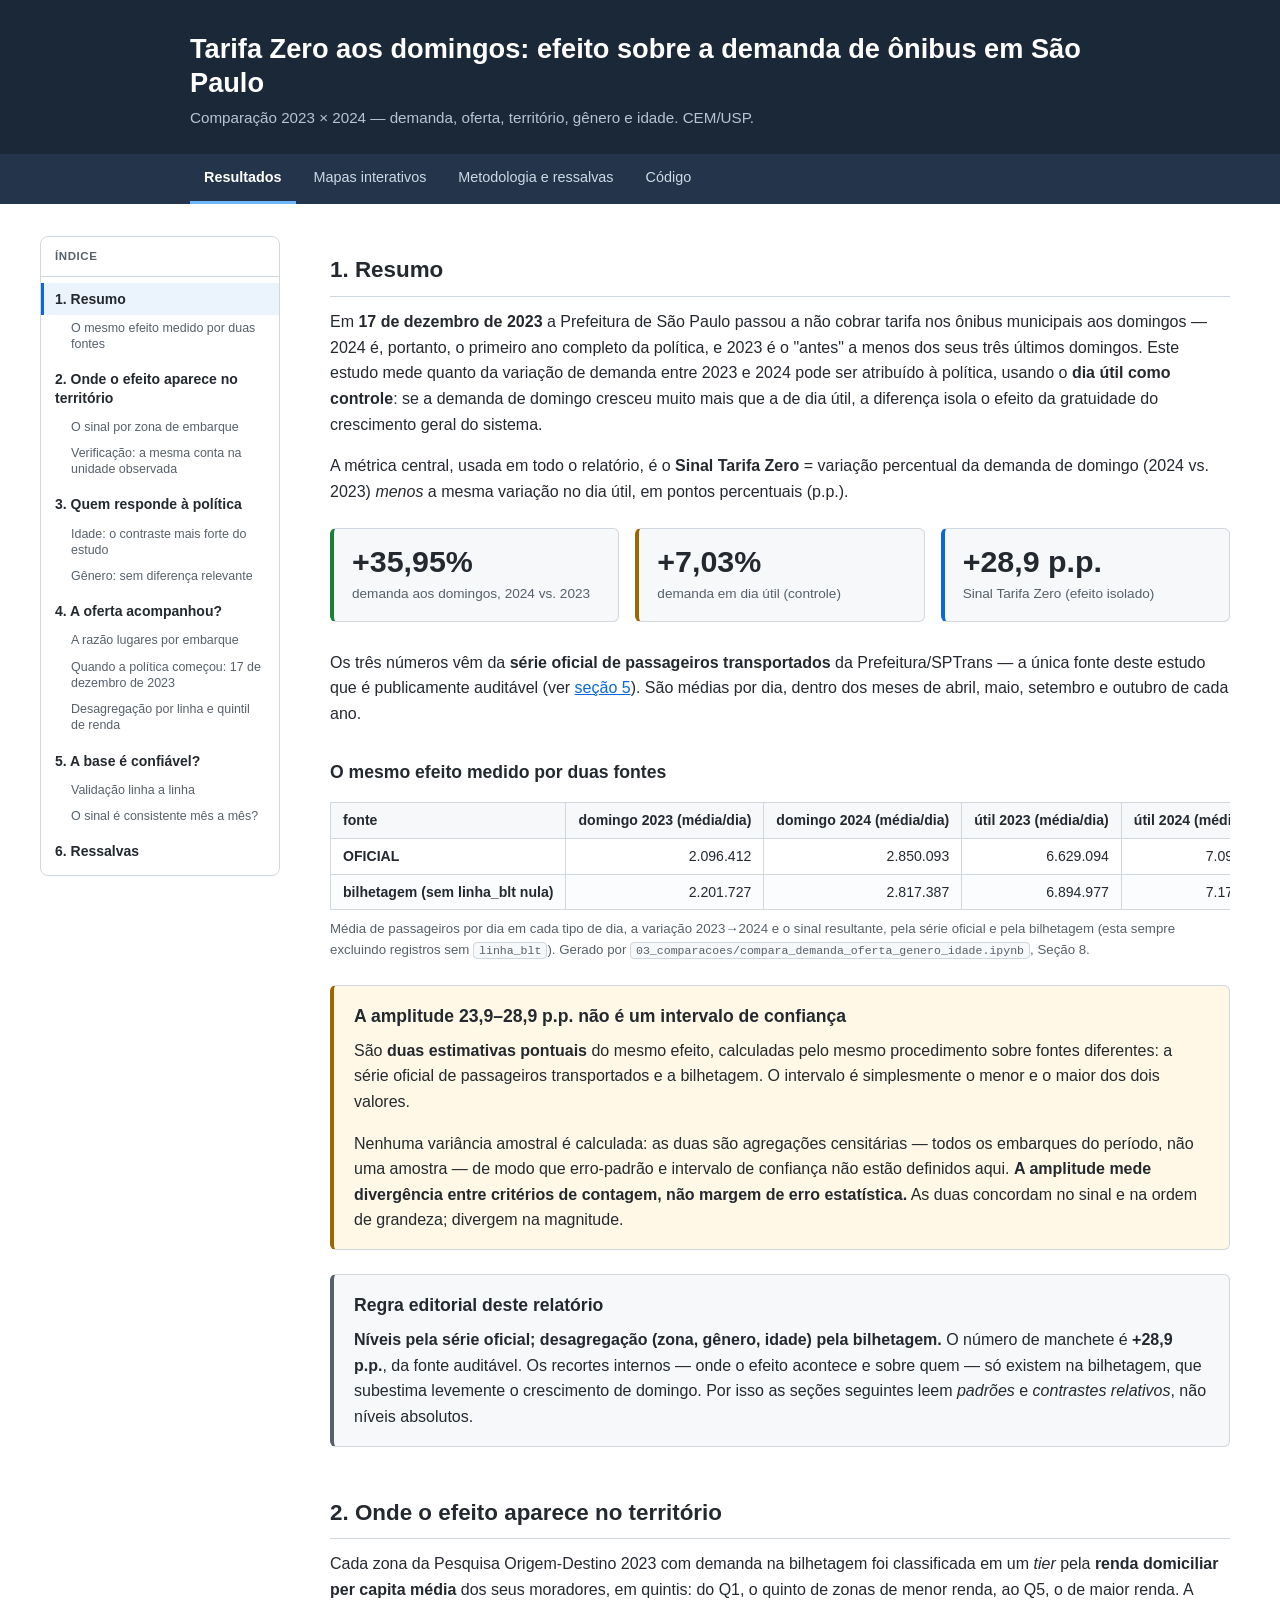
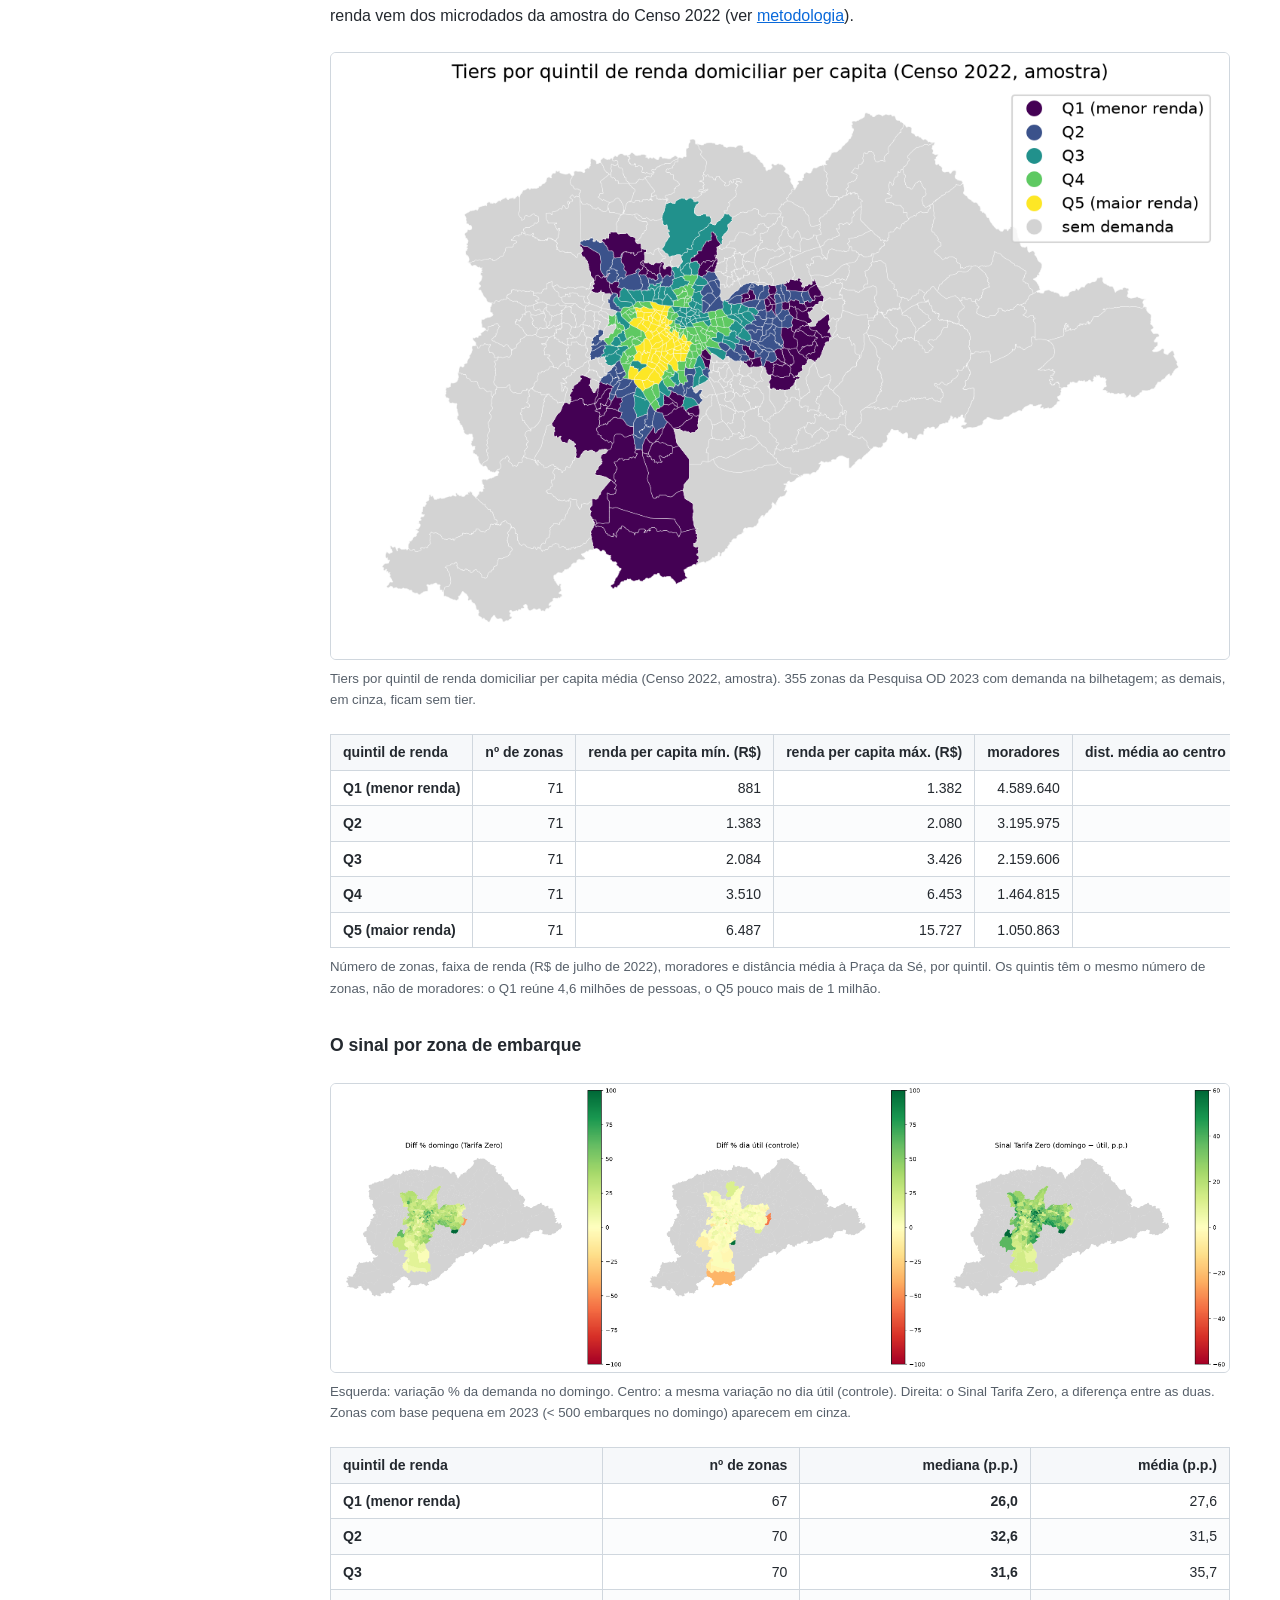
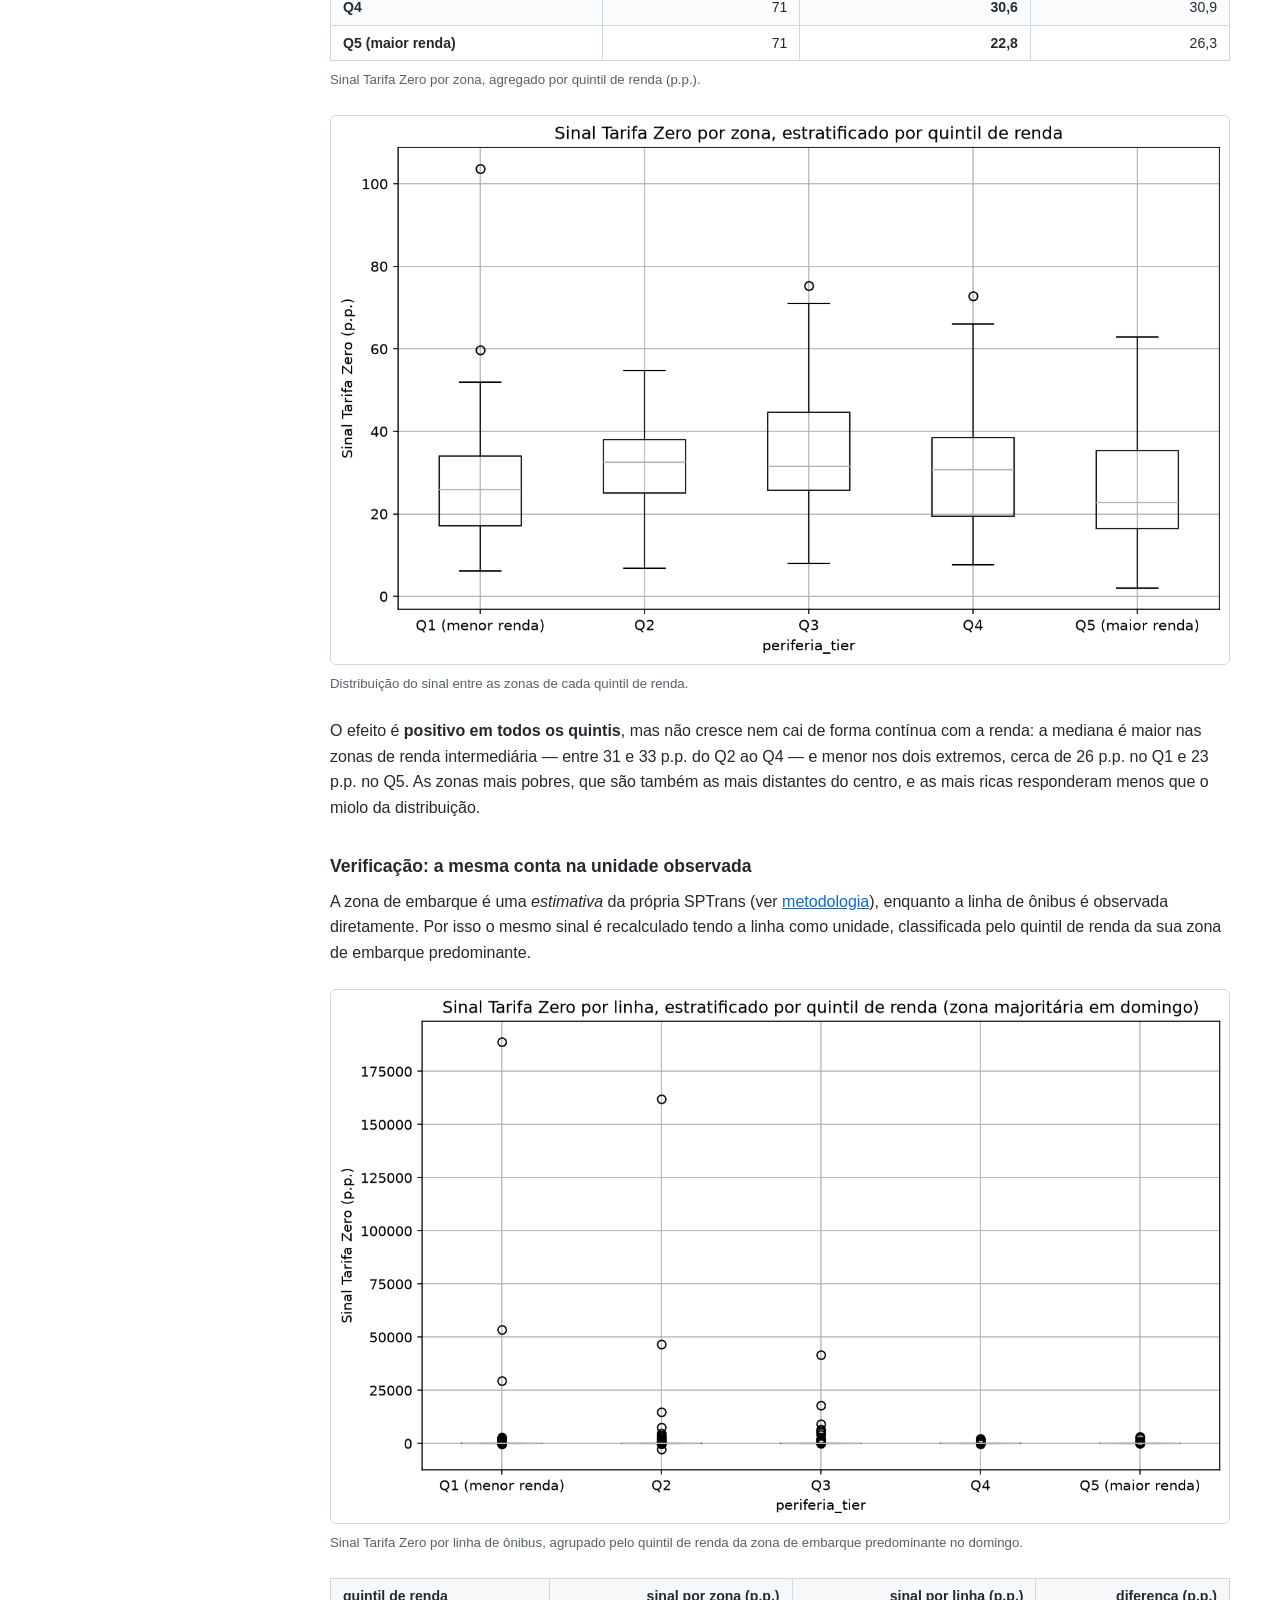
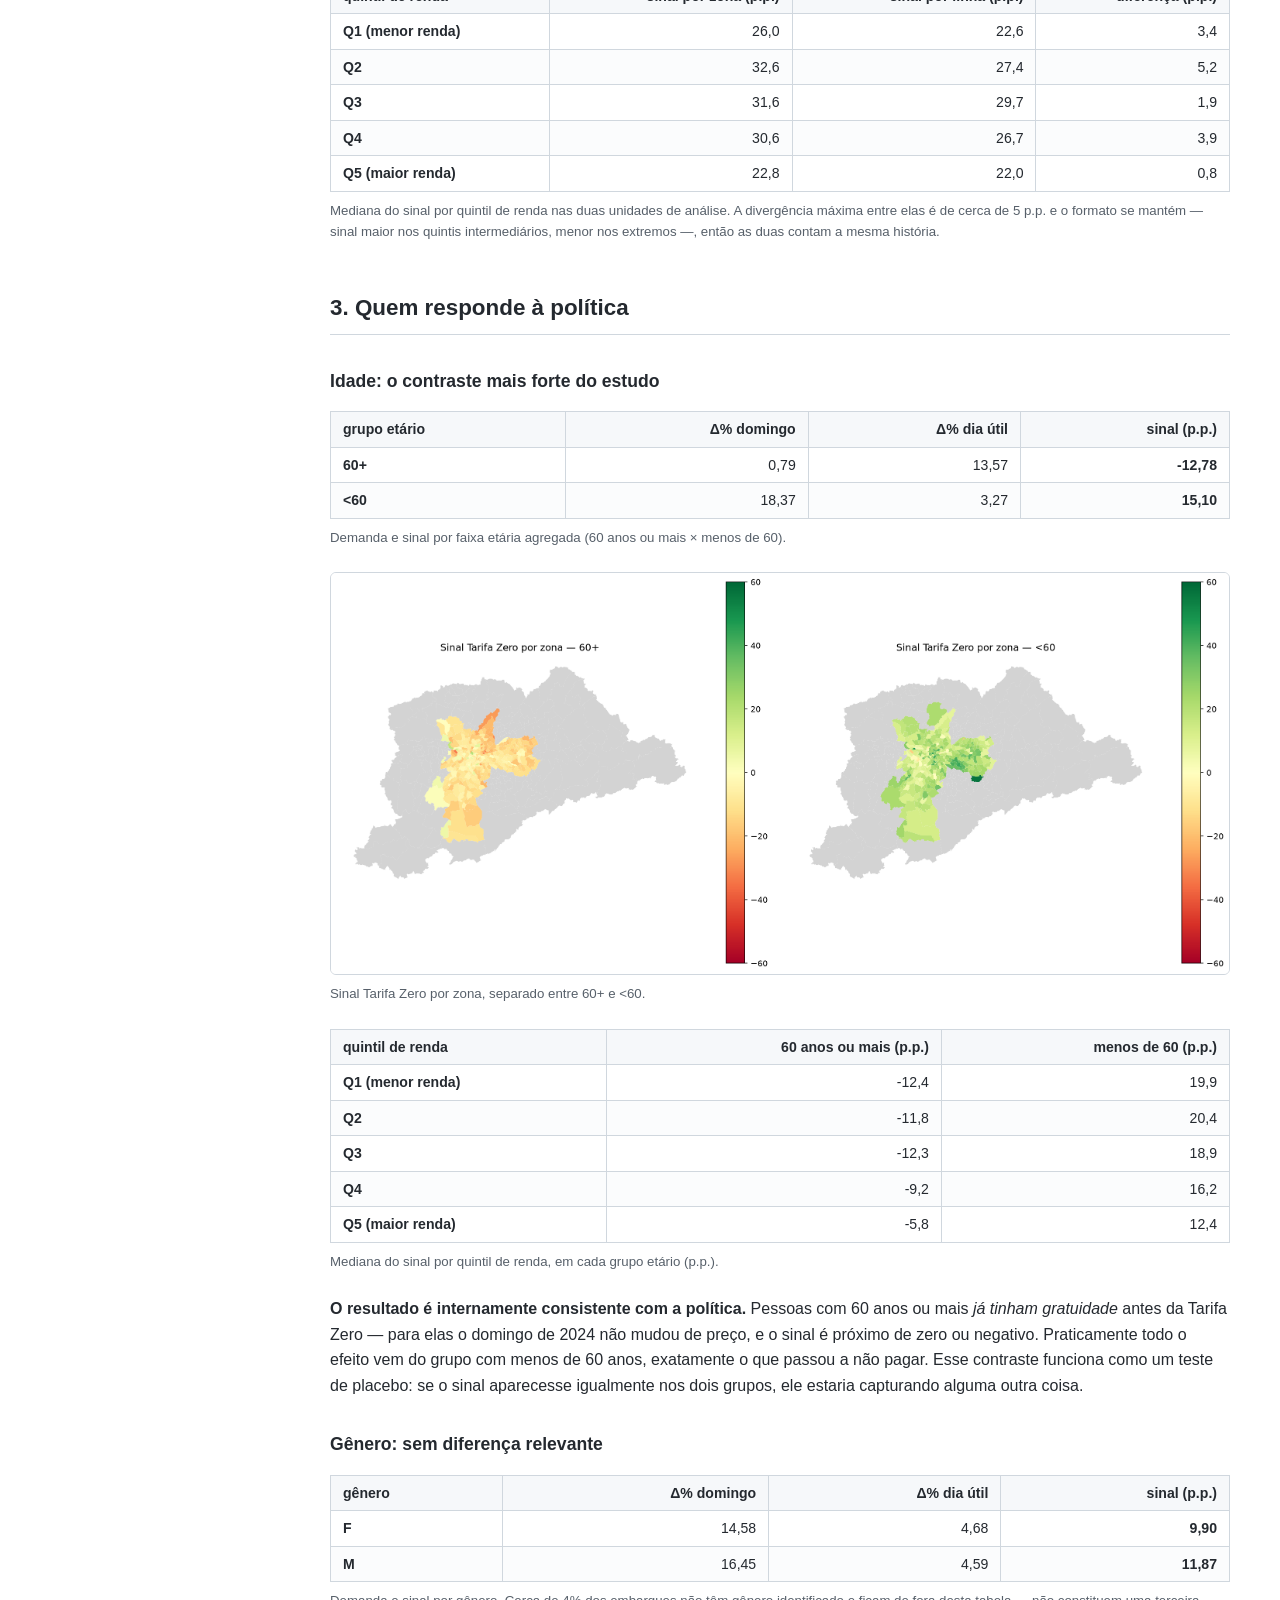
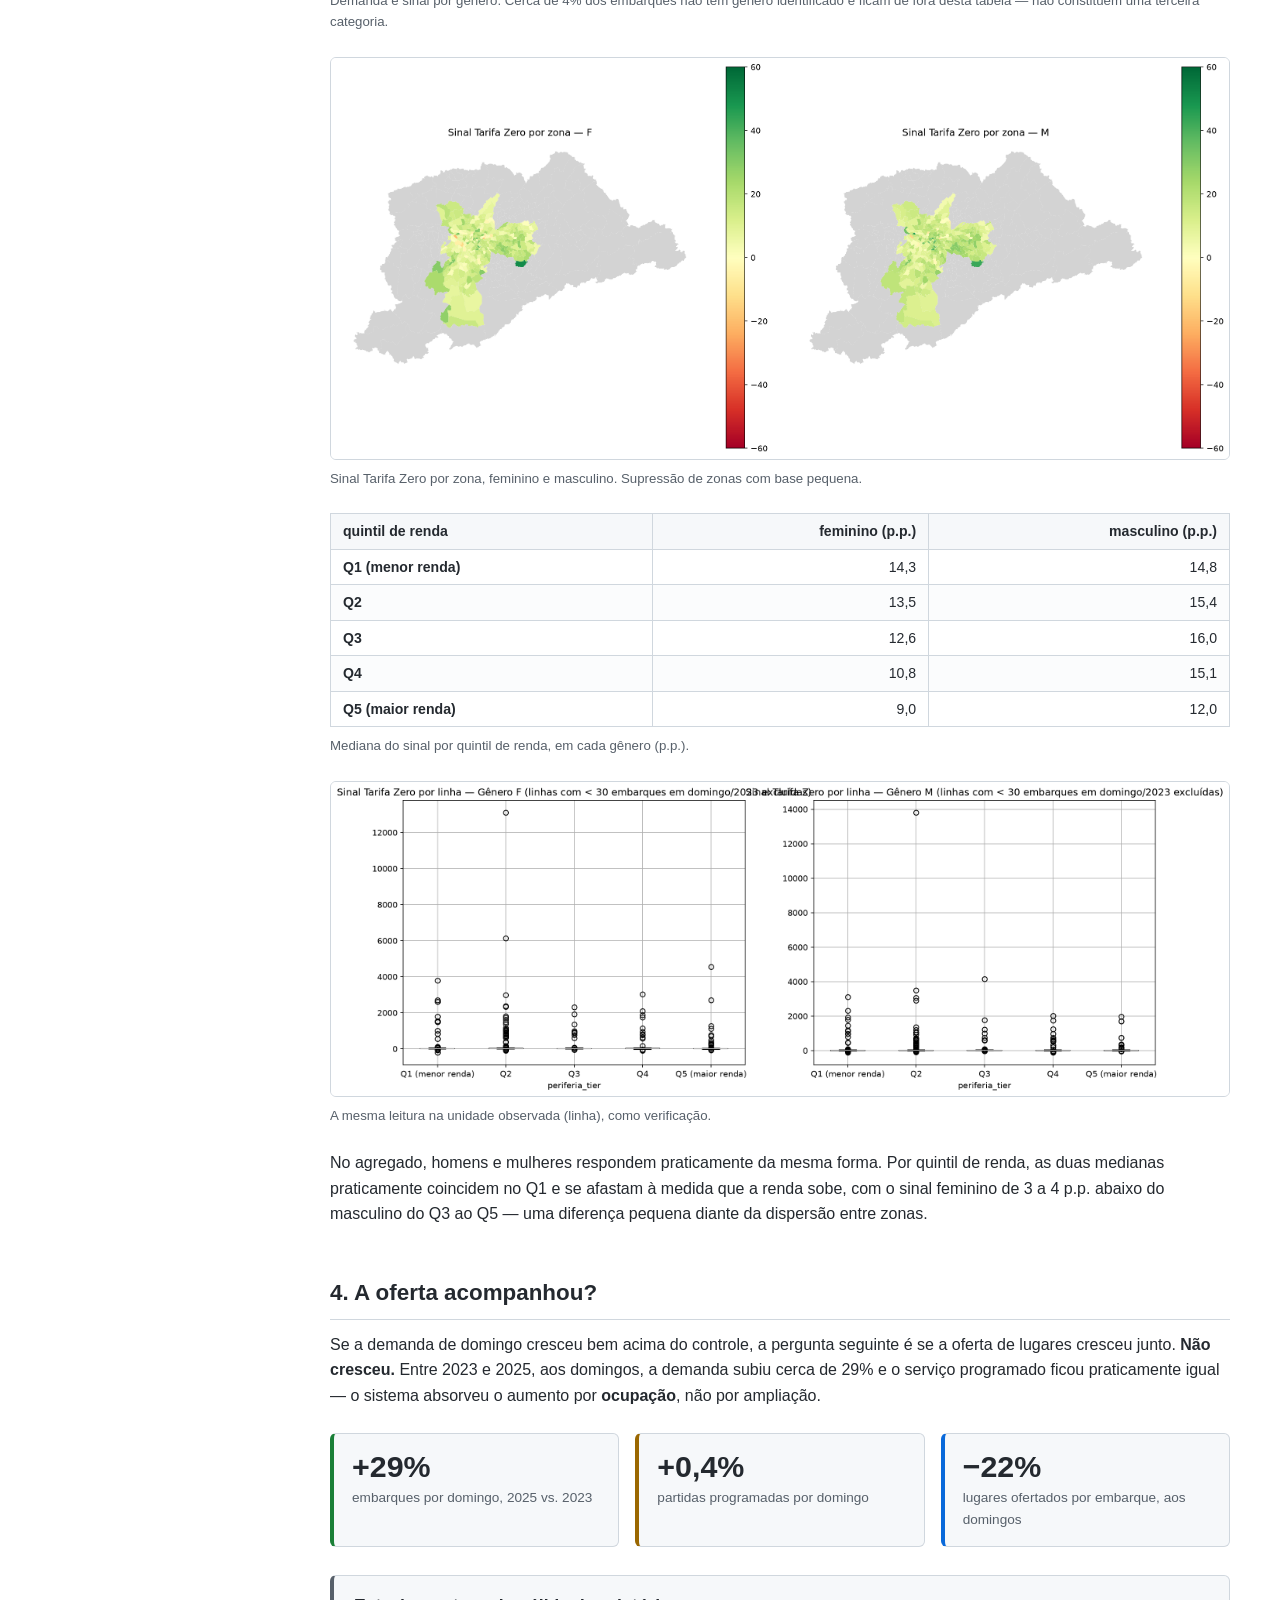
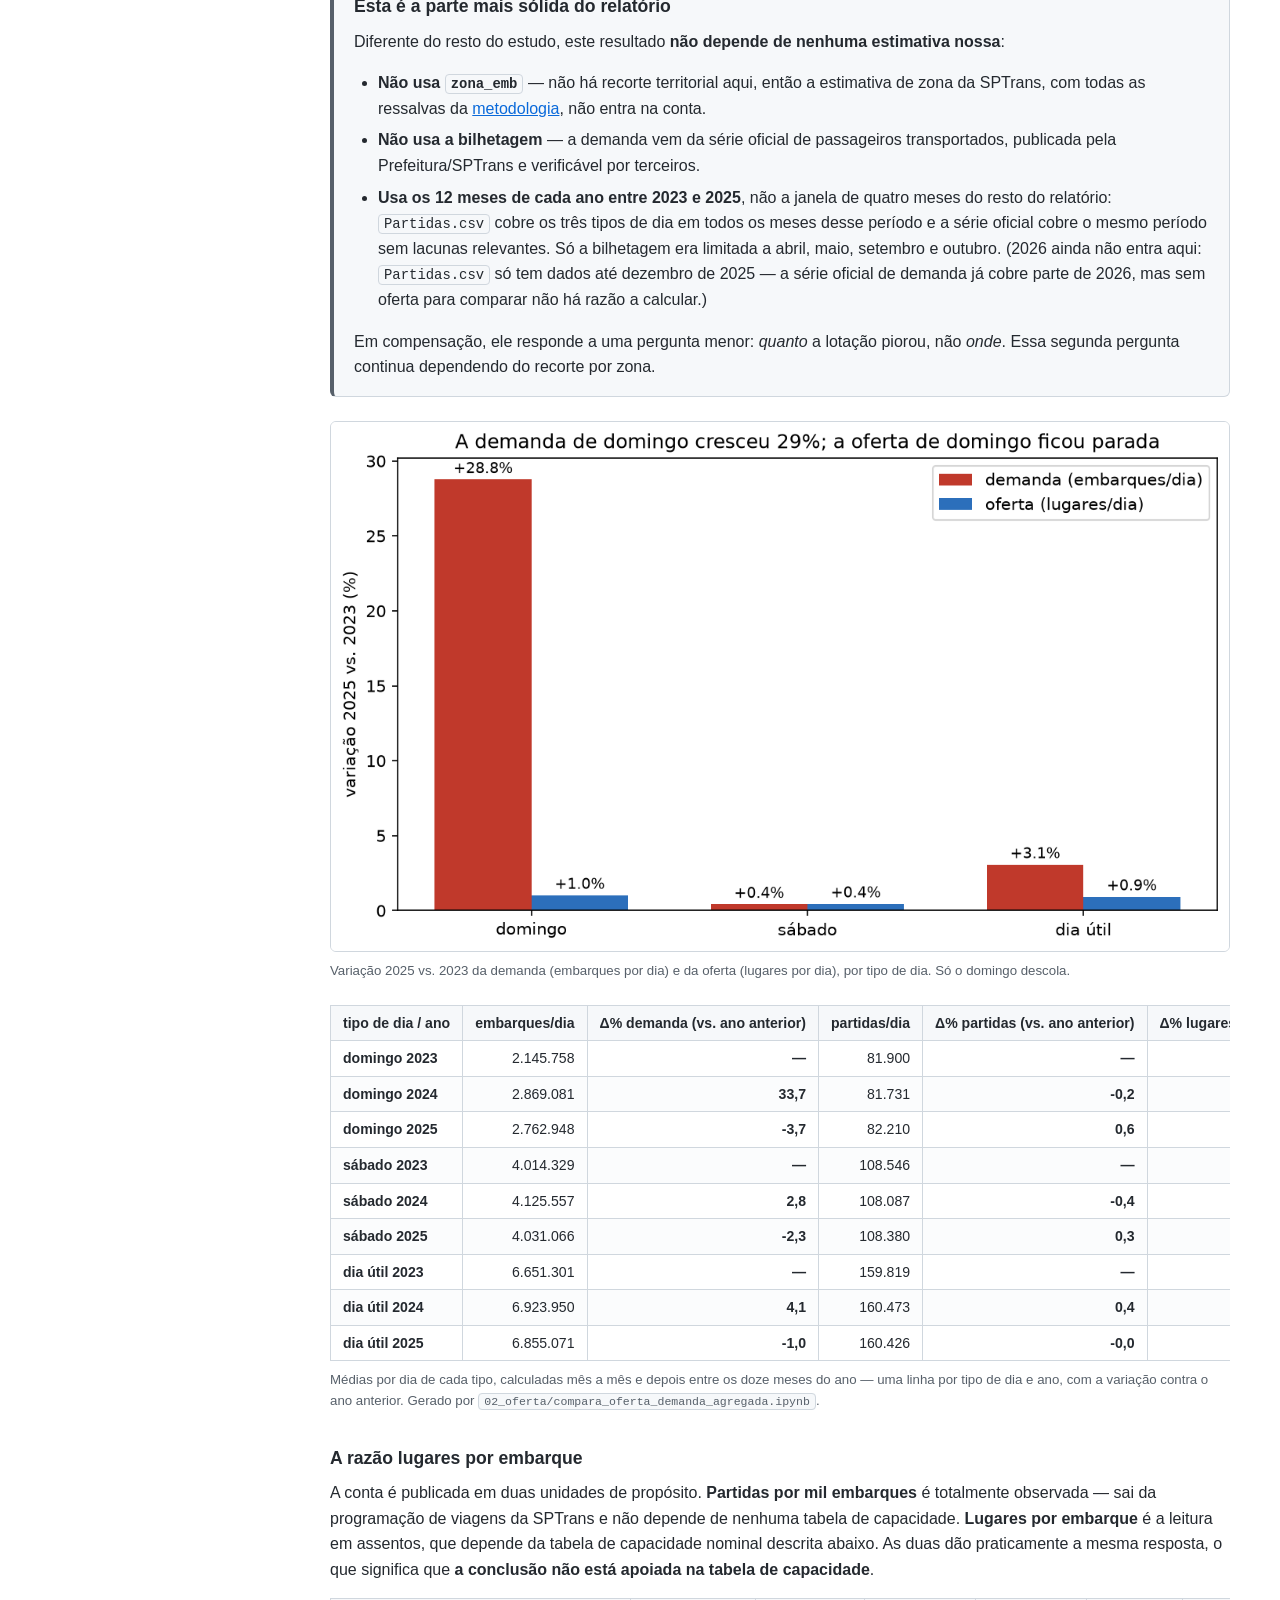
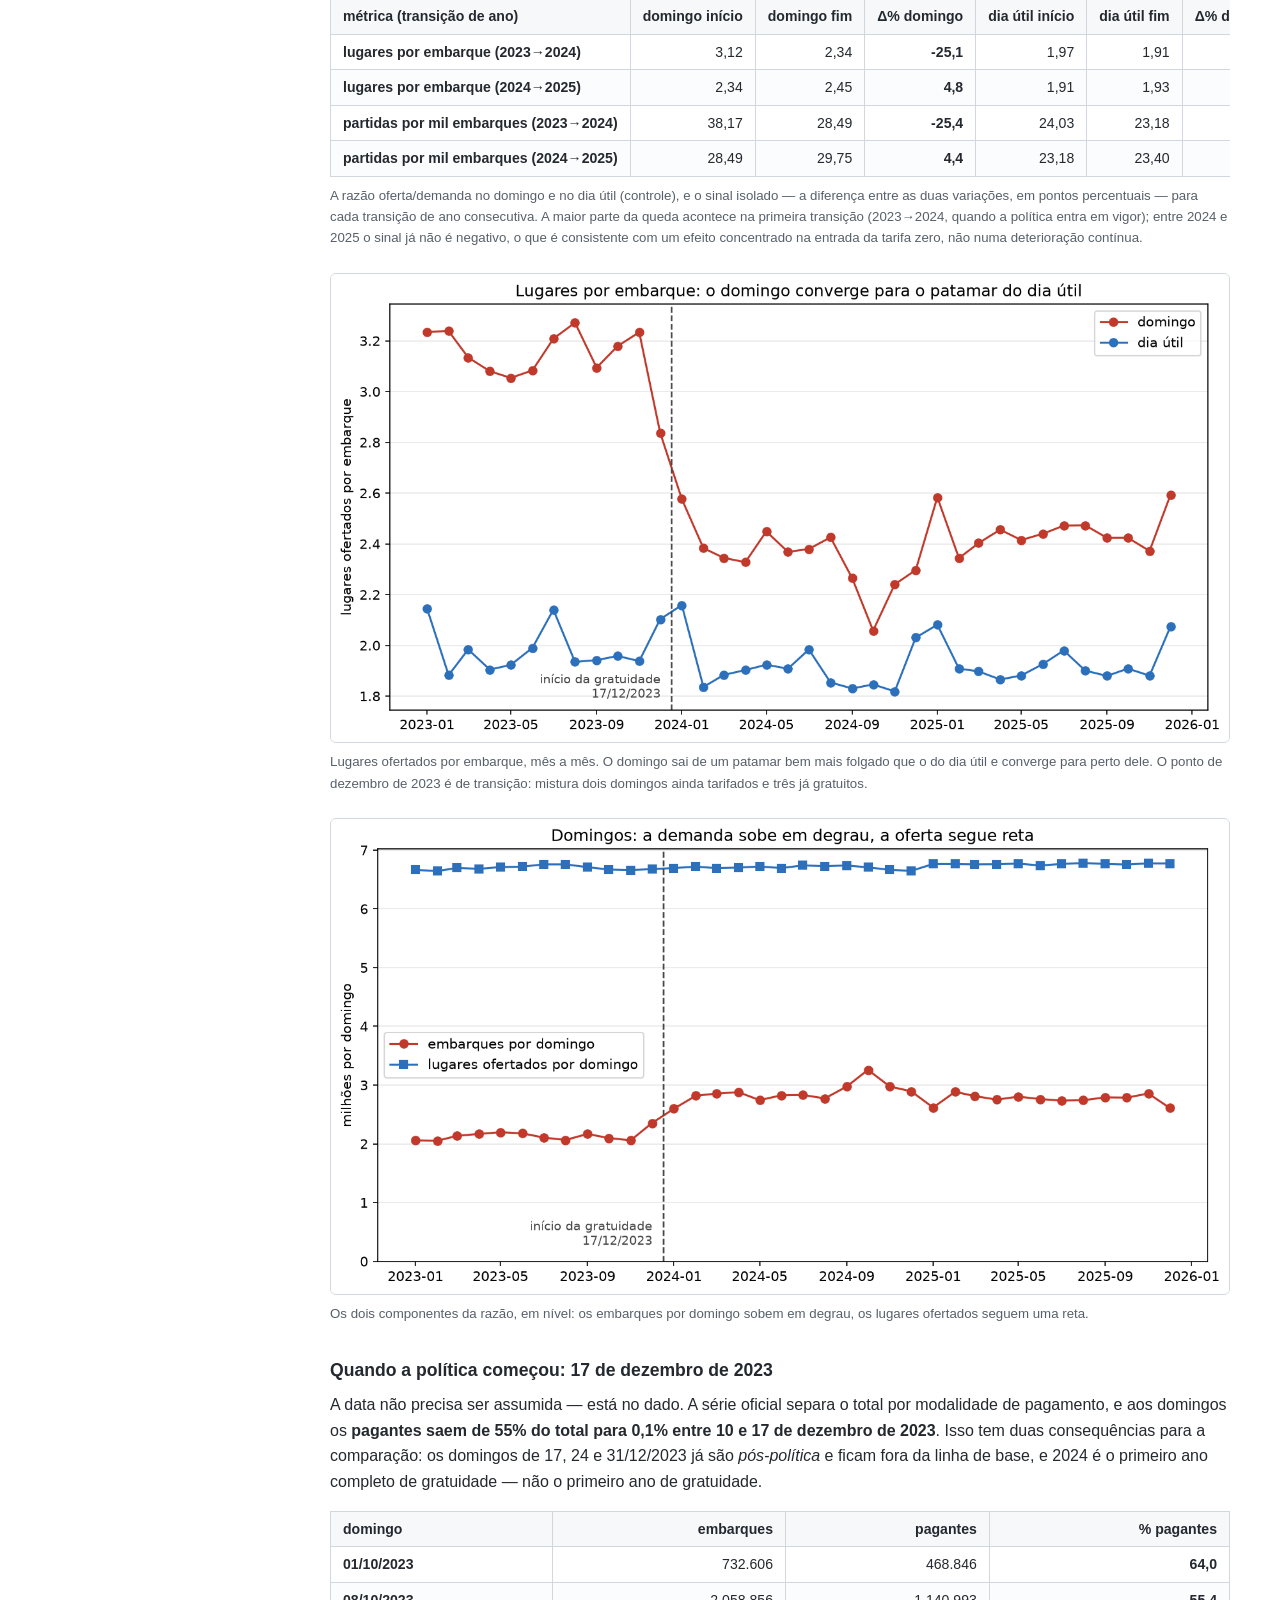
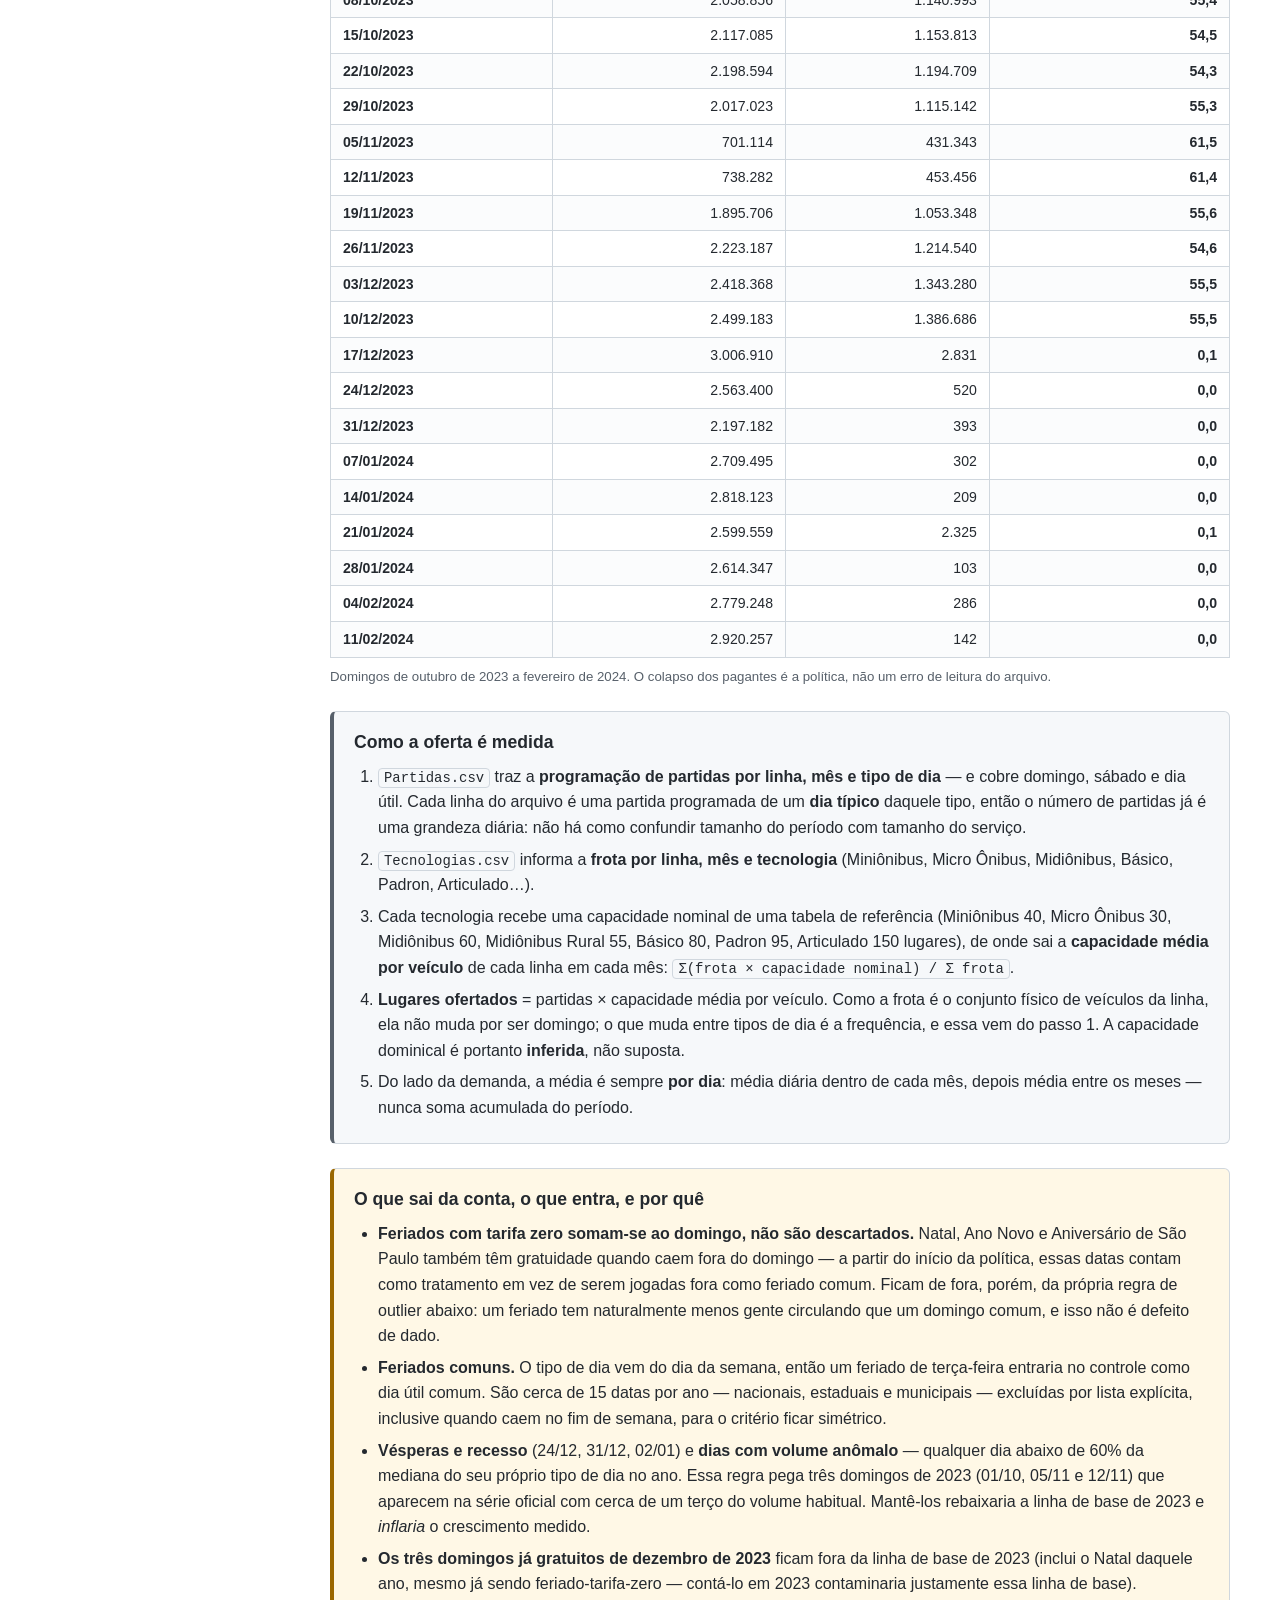
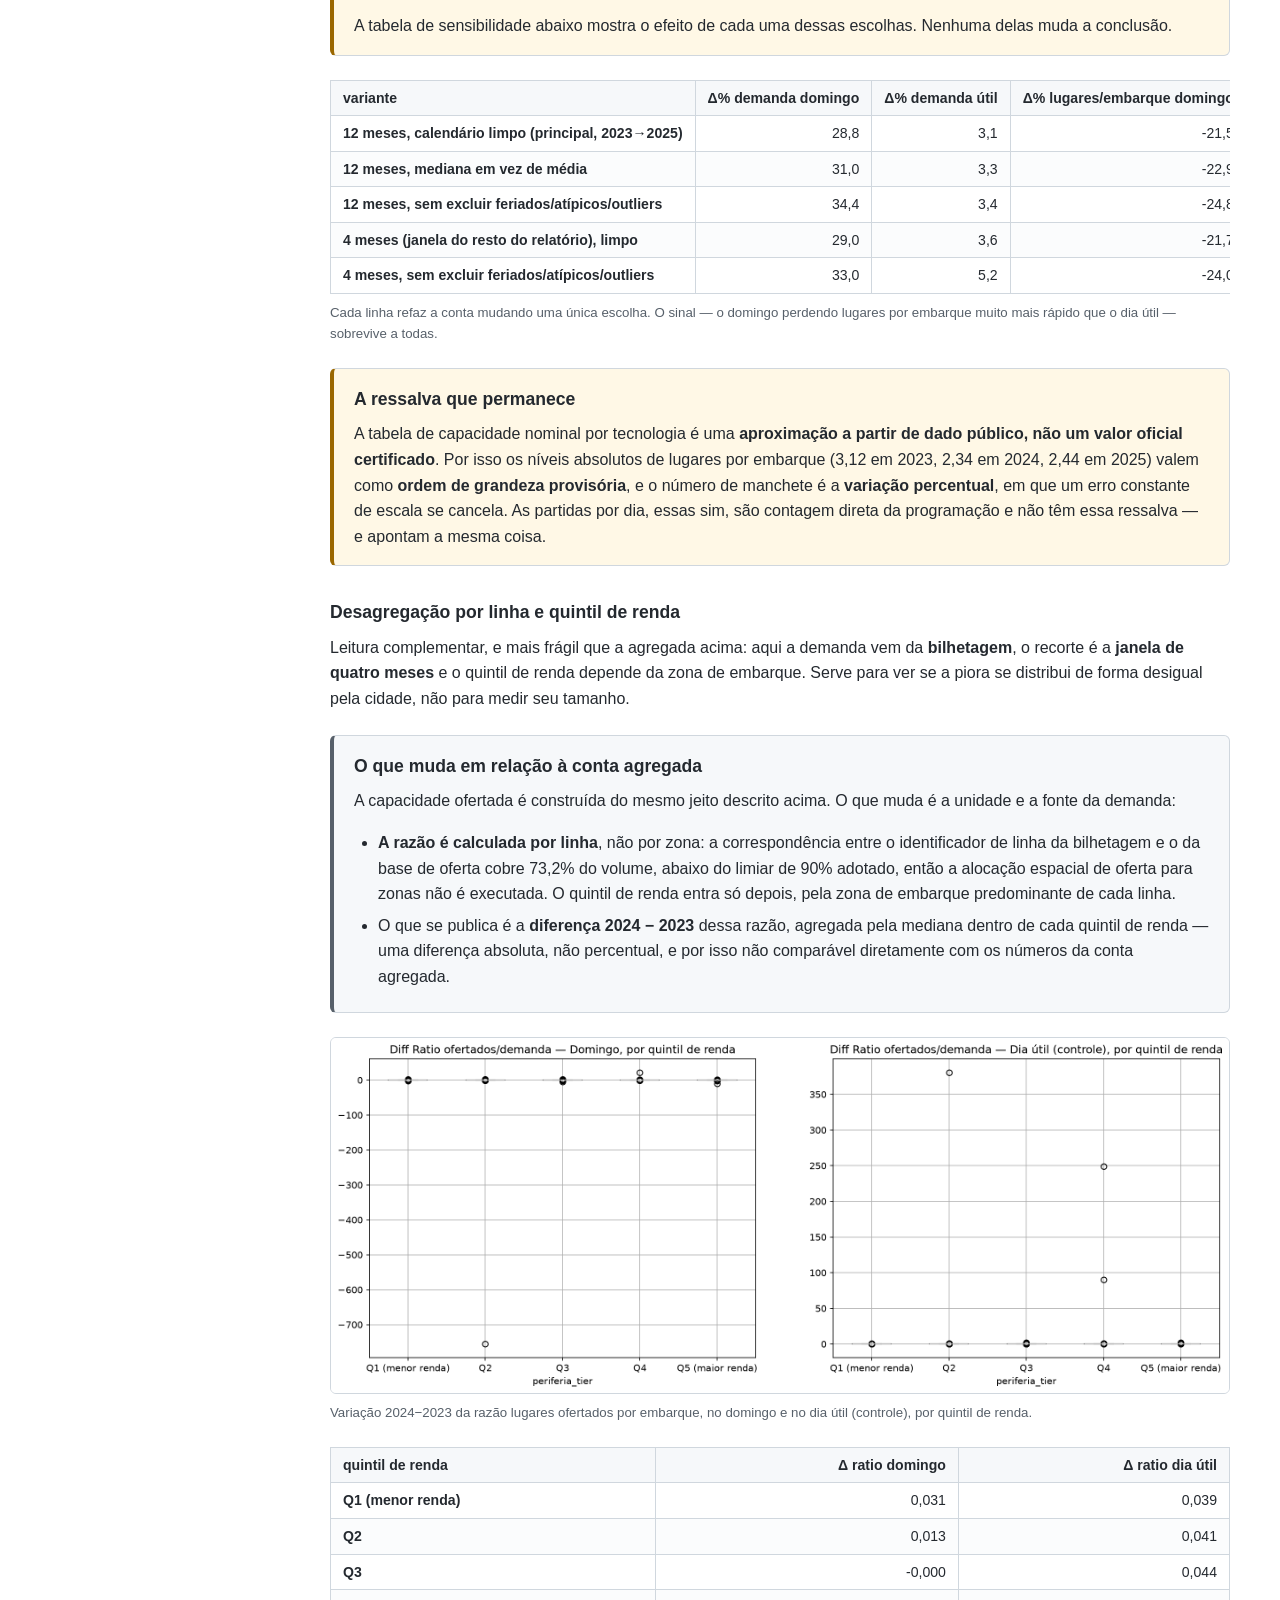
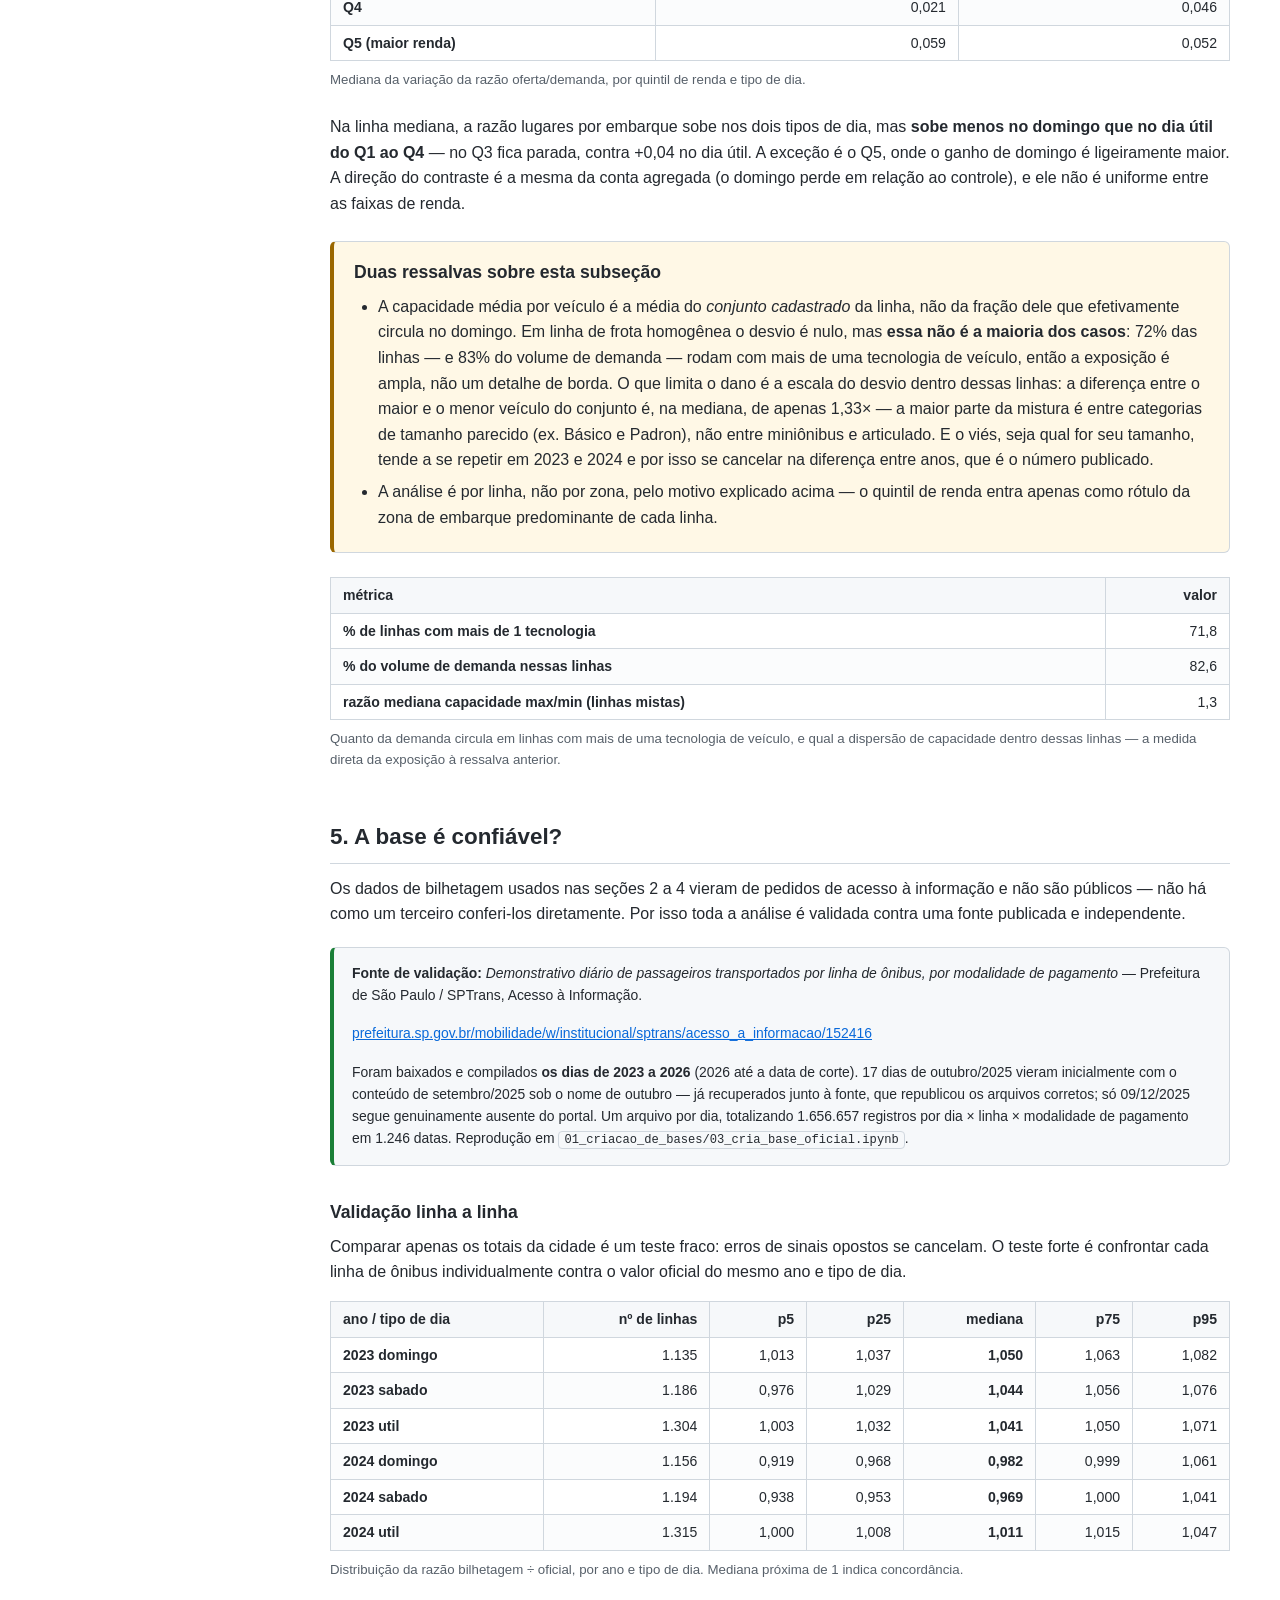
==== docs/index.html @ ce09769e "feat: troca os tiers de distancia a Se por quintis de renda do Censo 2022 Novo notebook 06 estima a " ====
<!DOCTYPE html>
<html lang="pt-BR">
<head>
<meta charset="UTF-8">
<meta name="viewport" content="width=device-width, initial-scale=1.0">
<title>Tarifa Zero aos domingos — efeito sobre a demanda de ônibus em São Paulo</title>
<meta name="description" content="Avaliação do efeito da política de Tarifa Zero aos domingos sobre a demanda e a oferta de ônibus municipais de São Paulo, 2023 x 2024.">
<link rel="stylesheet" href="estilo.css">
</head>
<body>

<header class="topo">
  <div class="interno">
    <h1>Tarifa Zero aos domingos: efeito sobre a demanda de ônibus em São Paulo</h1>
    <p class="subtitulo">Comparação 2023 × 2024 — demanda, oferta, território, gênero e idade. CEM/USP.</p>
  </div>
</header>

<nav class="principal">
  <div class="interno">
    <a href="index.html" class="ativo">Resultados</a>
    <a href="mapas.html">Mapas interativos</a>
    <a href="metodologia.html">Metodologia e ressalvas</a>
    <a href="https://github.com/gilandrade/tarifa_zero_sptrans" target="_blank" rel="noopener">Código</a>
  </div>
</nav>

<div class="pagina">

<details class="indice" id="indice" open>
  <summary>Índice</summary>
  <nav aria-label="Índice desta página"><ul></ul></nav>
</details>

<main>

<!-- ================= 1. RESUMO ================= -->
<h2 id="resumo">1. Resumo</h2>

<p>
  Em <strong>17 de dezembro de 2023</strong> a Prefeitura de São Paulo passou a não cobrar tarifa nos
  ônibus municipais aos domingos — 2024 é, portanto, o primeiro ano completo da política, e 2023 é o
  "antes" a menos dos seus três últimos domingos.
  Este estudo mede quanto da variação de demanda entre 2023 e 2024 pode ser atribuído à política,
  usando o <strong>dia útil como controle</strong>: se a demanda de domingo cresceu muito mais que a
  de dia útil, a diferença isola o efeito da gratuidade do crescimento geral do sistema.
</p>

<p>
  A métrica central, usada em todo o relatório, é o
  <strong>Sinal Tarifa Zero</strong> = variação percentual da demanda de domingo (2024 vs. 2023)
  <em>menos</em> a mesma variação no dia útil, em pontos percentuais (p.p.).
</p>

<div class="numeros">
  <div class="numero alta">
    <span class="valor">+35,95%</span>
    <span class="rotulo">demanda aos domingos, 2024 vs. 2023</span>
  </div>
  <div class="numero controle">
    <span class="valor">+7,03%</span>
    <span class="rotulo">demanda em dia útil (controle)</span>
  </div>
  <div class="numero principal">
    <span class="valor">+28,9 p.p.</span>
    <span class="rotulo">Sinal Tarifa Zero (efeito isolado)</span>
  </div>
</div>

<p>
  Os três números vêm da <strong>série oficial de passageiros transportados</strong> da
  Prefeitura/SPTrans — a única fonte deste estudo que é publicamente auditável (ver
  <a href="#confiavel">seção 5</a>). São médias por dia, dentro dos meses de abril, maio, setembro e
  outubro de cada ano.
</p>

<h3>O mesmo efeito medido por duas fontes</h3>

<div class="quadro-tabela" data-tabela="resumo_fontes"></div>
<p class="legenda-tabela">
  Média de passageiros por dia em cada tipo de dia, a variação 2023→2024 e o sinal resultante, pela
  série oficial e pela bilhetagem (esta sempre excluindo registros sem <code>linha_blt</code>).
  Gerado por <code>03_comparacoes/compara_demanda_oferta_genero_idade.ipynb</code>, Seção 8.
</p>

<div class="caixa alerta">
  <h3>A amplitude 23,9–28,9 p.p. não é um intervalo de confiança</h3>
  <p>
    São <strong>duas estimativas pontuais</strong> do mesmo efeito, calculadas pelo mesmo
    procedimento sobre fontes diferentes: a série oficial de passageiros transportados e a
    bilhetagem. O intervalo é simplesmente o menor e o maior dos dois valores.
  </p>
  <p>
    Nenhuma variância amostral é calculada: as duas são agregações censitárias — todos os embarques
    do período, não uma amostra — de modo que erro-padrão e intervalo de confiança não estão
    definidos aqui. <strong>A amplitude mede divergência entre critérios de contagem, não margem de
    erro estatística.</strong> As duas concordam no sinal e na ordem de grandeza; divergem na
    magnitude.
  </p>
</div>

<div class="caixa metodo">
  <h3>Regra editorial deste relatório</h3>
  <p>
    <strong>Níveis pela série oficial; desagregação (zona, gênero, idade) pela bilhetagem.</strong>
    O número de manchete é <strong>+28,9 p.p.</strong>, da fonte auditável. Os recortes internos —
    onde o efeito acontece e sobre quem — só existem na bilhetagem, que subestima levemente o
    crescimento de domingo. Por isso as seções seguintes leem <em>padrões</em> e <em>contrastes
    relativos</em>, não níveis absolutos.
  </p>
</div>

<!-- ================= 2. TERRITÓRIO ================= -->
<h2 id="territorio">2. Onde o efeito aparece no território</h2>

<p>
  Cada zona da Pesquisa Origem-Destino 2023 com demanda na bilhetagem foi classificada em um
  <em>tier</em> pela <strong>renda domiciliar per capita média</strong> dos seus moradores, em
  quintis: do Q1, o quinto de zonas de menor renda, ao Q5, o de maior renda. A renda vem dos
  microdados da amostra do Censo 2022 (ver <a href="metodologia.html#renda">metodologia</a>).
</p>

<figure>
  <img src="img/tiers_periferia.png" alt="Mapa das zonas OD classificadas em cinco quintis de renda domiciliar per capita">
  <figcaption>
    Tiers por quintil de renda domiciliar per capita média (Censo 2022, amostra). 355 zonas da
    Pesquisa OD 2023 com demanda na bilhetagem; as demais, em cinza, ficam sem tier.
  </figcaption>
</figure>

<div class="quadro-tabela" data-tabela="tiers_periferia"></div>
<p class="legenda-tabela">
  Número de zonas, faixa de renda (R$ de julho de 2022), moradores e distância média à Praça da Sé,
  por quintil. Os quintis têm o mesmo número de zonas, não de moradores: o Q1 reúne 4,6 milhões de
  pessoas, o Q5 pouco mais de 1 milhão.
</p>

<h3>O sinal por zona de embarque</h3>

<figure>
  <img src="img/sinal_zona_3paineis.png" alt="Três mapas lado a lado: variação percentual no domingo, no dia útil, e o sinal resultante por zona">
  <figcaption>
    Esquerda: variação % da demanda no domingo. Centro: a mesma variação no dia útil (controle).
    Direita: o Sinal Tarifa Zero, a diferença entre as duas. Zonas com base pequena em 2023
    (&lt; 500 embarques no domingo) aparecem em cinza.
  </figcaption>
</figure>

<div class="quadro-tabela" data-tabela="sinal_por_tier_zona"></div>
<p class="legenda-tabela">Sinal Tarifa Zero por zona, agregado por quintil de renda (p.p.).</p>

<figure>
  <img src="img/sinal_zona_boxplot_tier.png" alt="Boxplot do sinal Tarifa Zero por zona, estratificado por quintil de renda">
  <figcaption>Distribuição do sinal entre as zonas de cada quintil de renda.</figcaption>
</figure>

<p>
  O efeito é <strong>positivo em todos os quintis</strong>, mas não cresce nem cai de forma
  contínua com a renda: a mediana é maior nas zonas de renda intermediária — entre 31 e 33 p.p. do
  Q2 ao Q4 — e menor nos dois extremos, cerca de 26 p.p. no Q1 e 23 p.p. no Q5. As zonas mais pobres,
  que são também as mais distantes do centro, e as mais ricas responderam menos que o miolo da
  distribuição.
</p>

<h3>Verificação: a mesma conta na unidade observada</h3>

<p>
  A zona de embarque é uma <em>estimativa</em> da própria SPTrans (ver
  <a href="metodologia.html#imputacao">metodologia</a>), enquanto a linha de ônibus é observada
  diretamente. Por isso o mesmo sinal é recalculado tendo a linha como unidade, classificada pelo
  quintil de renda da sua zona de embarque predominante.
</p>

<figure>
  <img src="img/sinal_linha_boxplot_tier.png" alt="Boxplot do sinal Tarifa Zero por linha, estratificado por quintil de renda">
  <figcaption>Sinal Tarifa Zero por linha de ônibus, agrupado pelo quintil de renda da zona de embarque predominante no domingo.</figcaption>
</figure>

<div class="quadro-tabela" data-tabela="robustez_zona_vs_linha"></div>
<p class="legenda-tabela">
  Mediana do sinal por quintil de renda nas duas unidades de análise. A divergência máxima entre
  elas é de cerca de 5 p.p. e o formato se mantém — sinal maior nos quintis intermediários, menor
  nos extremos —, então as duas contam a mesma história.
</p>

<!-- ================= 3. QUEM RESPONDE ================= -->
<h2 id="quem">3. Quem responde à política</h2>

<h3>Idade: o contraste mais forte do estudo</h3>

<div class="quadro-tabela" data-tabela="resumo_idade"></div>
<p class="legenda-tabela">Demanda e sinal por faixa etária agregada (60 anos ou mais × menos de 60).</p>

<figure>
  <img src="img/sinal_zona_idade.png" alt="Dois mapas do sinal Tarifa Zero por zona: 60 anos ou mais, e menos de 60">
  <figcaption>Sinal Tarifa Zero por zona, separado entre 60+ e &lt;60.</figcaption>
</figure>

<div class="quadro-tabela" data-tabela="sinal_tier_idade"></div>
<p class="legenda-tabela">Mediana do sinal por quintil de renda, em cada grupo etário (p.p.).</p>

<p>
  <strong>O resultado é internamente consistente com a política.</strong> Pessoas com 60 anos ou mais
  <em>já tinham gratuidade</em> antes da Tarifa Zero — para elas o domingo de 2024 não mudou de
  preço, e o sinal é próximo de zero ou negativo. Praticamente todo o efeito vem do grupo com menos
  de 60 anos, exatamente o que passou a não pagar. Esse contraste funciona como um teste de placebo:
  se o sinal aparecesse igualmente nos dois grupos, ele estaria capturando alguma outra coisa.
</p>

<h3>Gênero: sem diferença relevante</h3>

<div class="quadro-tabela" data-tabela="resumo_genero"></div>
<p class="legenda-tabela">
  Demanda e sinal por gênero. Cerca de 4% dos embarques não têm gênero identificado e ficam de fora
  desta tabela — não constituem uma terceira categoria.
</p>

<figure>
  <img src="img/sinal_zona_genero.png" alt="Dois mapas do sinal Tarifa Zero por zona, feminino e masculino">
  <figcaption>Sinal Tarifa Zero por zona, feminino e masculino. Supressão de zonas com base pequena.</figcaption>
</figure>

<div class="quadro-tabela" data-tabela="sinal_tier_genero"></div>
<p class="legenda-tabela">Mediana do sinal por quintil de renda, em cada gênero (p.p.).</p>

<figure>
  <img src="img/sinal_linha_boxplot_genero.png" alt="Boxplots do sinal por linha, feminino e masculino, por quintil de renda">
  <figcaption>A mesma leitura na unidade observada (linha), como verificação.</figcaption>
</figure>

<p>
  No agregado, homens e mulheres respondem praticamente da mesma forma. Por quintil de renda, as
  duas medianas praticamente coincidem no Q1 e se afastam à medida que a renda sobe, com o sinal
  feminino de 3 a 4 p.p. abaixo do masculino do Q3 ao Q5 — uma diferença pequena diante da dispersão
  entre zonas.
</p>

<!-- ================= 4. OFERTA ================= -->
<h2 id="oferta">4. A oferta acompanhou?</h2>

<p>
  Se a demanda de domingo cresceu bem acima do controle, a pergunta seguinte é se a oferta de
  lugares cresceu junto. <strong>Não cresceu.</strong> Entre 2023 e 2025, aos domingos, a demanda
  subiu cerca de 29% e o serviço programado ficou praticamente igual — o sistema absorveu o
  aumento por <strong>ocupação</strong>, não por ampliação.
</p>

<div class="numeros">
  <div class="numero alta">
    <span class="valor">+29%</span>
    <span class="rotulo">embarques por domingo, 2025 vs. 2023</span>
  </div>
  <div class="numero controle">
    <span class="valor">+0,4%</span>
    <span class="rotulo">partidas programadas por domingo</span>
  </div>
  <div class="numero principal">
    <span class="valor">−22%</span>
    <span class="rotulo">lugares ofertados por embarque, aos domingos</span>
  </div>
</div>

<div class="caixa metodo">
  <h3>Esta é a parte mais sólida do relatório</h3>
  <p>
    Diferente do resto do estudo, este resultado <strong>não depende de nenhuma estimativa nossa</strong>:
  </p>
  <ul>
    <li>
      <strong>Não usa <code>zona_emb</code></strong> — não há recorte territorial aqui, então a
      estimativa de zona da SPTrans, com todas as ressalvas da
      <a href="metodologia.html">metodologia</a>, não entra na conta.
    </li>
    <li>
      <strong>Não usa a bilhetagem</strong> — a demanda vem da série oficial de passageiros
      transportados, publicada pela Prefeitura/SPTrans e verificável por terceiros.
    </li>
    <li>
      <strong>Usa os 12 meses de cada ano entre 2023 e 2025</strong>, não a janela de quatro meses
      do resto do relatório: <code>Partidas.csv</code> cobre os três tipos de dia em todos os meses
      desse período e a série oficial cobre o mesmo período sem lacunas relevantes. Só a bilhetagem
      era limitada a abril, maio, setembro e outubro. (2026 ainda não entra aqui: <code>Partidas.csv</code>
      só tem dados até dezembro de 2025 — a série oficial de demanda já cobre parte de 2026, mas sem
      oferta para comparar não há razão a calcular.)
    </li>
  </ul>
  <p>
    Em compensação, ele responde a uma pergunta menor: <em>quanto</em> a lotação piorou, não
    <em>onde</em>. Essa segunda pergunta continua dependendo do recorte por zona.
  </p>
</div>

<figure>
  <img src="img/variacao_oferta_demanda_barras.png" alt="Barras comparando a variação percentual da demanda e da oferta em domingo, sábado e dia útil">
  <figcaption>
    Variação 2025 vs. 2023 da demanda (embarques por dia) e da oferta (lugares por dia), por tipo de
    dia. Só o domingo descola.
  </figcaption>
</figure>

<div class="quadro-tabela" data-tabela="oferta_demanda_agregada"></div>
<p class="legenda-tabela">
  Médias por dia de cada tipo, calculadas mês a mês e depois entre os doze meses do ano — uma linha
  por tipo de dia e ano, com a variação contra o ano anterior. Gerado por
  <code>02_oferta/compara_oferta_demanda_agregada.ipynb</code>.
</p>

<h3>A razão lugares por embarque</h3>

<p>
  A conta é publicada em duas unidades de propósito. <strong>Partidas por mil embarques</strong> é
  totalmente observada — sai da programação de viagens da SPTrans e não depende de nenhuma tabela de
  capacidade. <strong>Lugares por embarque</strong> é a leitura em assentos, que depende da tabela de
  capacidade nominal descrita abaixo. As duas dão praticamente a mesma resposta, o que significa que
  <strong>a conclusão não está apoiada na tabela de capacidade</strong>.
</p>

<div class="quadro-tabela" data-tabela="sinal_ocupacao"></div>
<p class="legenda-tabela">
  A razão oferta/demanda no domingo e no dia útil (controle), e o sinal isolado — a diferença entre
  as duas variações, em pontos percentuais — para cada transição de ano consecutiva. A maior parte
  da queda acontece na primeira transição (2023→2024, quando a política entra em vigor); entre
  2024 e 2025 o sinal já não é negativo, o que é consistente com um efeito concentrado na entrada
  da tarifa zero, não numa deterioração contínua.
</p>

<figure>
  <img src="img/lugares_por_embarque_mensal.png" alt="Série mensal de lugares ofertados por embarque, domingo e dia útil, 2023-2025">
  <figcaption>
    Lugares ofertados por embarque, mês a mês. O domingo sai de um patamar bem mais folgado que o do
    dia útil e converge para perto dele. O ponto de dezembro de 2023 é de transição: mistura dois
    domingos ainda tarifados e três já gratuitos.
  </figcaption>
</figure>

<figure>
  <img src="img/oferta_demanda_mensal.png" alt="Série mensal de embarques e lugares ofertados por domingo, 2023-2025">
  <figcaption>
    Os dois componentes da razão, em nível: os embarques por domingo sobem em degrau, os lugares
    ofertados seguem uma reta.
  </figcaption>
</figure>

<h3>Quando a política começou: 17 de dezembro de 2023</h3>

<p>
  A data não precisa ser assumida — está no dado. A série oficial separa o total por modalidade de
  pagamento, e aos domingos os <strong>pagantes saem de 55% do total para 0,1% entre 10 e 17 de
  dezembro de 2023</strong>. Isso tem duas consequências para a comparação: os domingos de 17, 24 e
  31/12/2023 já são <em>pós-política</em> e ficam fora da linha de base, e 2024 é o primeiro ano
  completo de gratuidade — não o primeiro ano de gratuidade.
</p>

<div class="quadro-tabela" data-tabela="inicio_politica"></div>
<p class="legenda-tabela">
  Domingos de outubro de 2023 a fevereiro de 2024. O colapso dos pagantes é a política, não um erro
  de leitura do arquivo.
</p>

<div class="caixa metodo">
  <h3>Como a oferta é medida</h3>
  <ol>
    <li>
      <code>Partidas.csv</code> traz a <strong>programação de partidas por linha, mês e tipo de
      dia</strong> — e cobre domingo, sábado e dia útil. Cada linha do arquivo é uma partida
      programada de um <strong>dia típico</strong> daquele tipo, então o número de partidas já é uma
      grandeza diária: não há como confundir tamanho do período com tamanho do serviço.
    </li>
    <li>
      <code>Tecnologias.csv</code> informa a <strong>frota por linha, mês e tecnologia</strong>
      (Miniônibus, Micro Ônibus, Midiônibus, Básico, Padron, Articulado…).
    </li>
    <li>
      Cada tecnologia recebe uma capacidade nominal de uma tabela de referência
      (Miniônibus 40, Micro Ônibus 30, Midiônibus 60, Midiônibus Rural 55, Básico 80, Padron 95,
      Articulado 150 lugares), de onde sai a <strong>capacidade média por veículo</strong> de cada
      linha em cada mês: <code>Σ(frota × capacidade nominal) / Σ frota</code>.
    </li>
    <li>
      <strong>Lugares ofertados</strong> = partidas × capacidade média por veículo. Como a frota é o
      conjunto físico de veículos da linha, ela não muda por ser domingo; o que muda entre tipos de
      dia é a frequência, e essa vem do passo 1. A capacidade dominical é portanto
      <strong>inferida</strong>, não suposta.
    </li>
    <li>
      Do lado da demanda, a média é sempre <strong>por dia</strong>: média diária dentro de cada mês,
      depois média entre os meses — nunca soma acumulada do período.
    </li>
  </ol>
</div>

<div class="caixa alerta">
  <h3>O que sai da conta, o que entra, e por quê</h3>
  <ul>
    <li>
      <strong>Feriados com tarifa zero somam-se ao domingo, não são descartados.</strong> Natal,
      Ano Novo e Aniversário de São Paulo também têm gratuidade quando caem fora do domingo — a
      partir do início da política, essas datas contam como tratamento em vez de serem jogadas fora
      como feriado comum. Ficam de fora, porém, da própria regra de outlier abaixo: um feriado tem
      naturalmente menos gente circulando que um domingo comum, e isso não é defeito de dado.
    </li>
    <li>
      <strong>Feriados comuns.</strong> O tipo de dia vem do dia da semana, então um feriado de
      terça-feira entraria no controle como dia útil comum. São cerca de 15 datas por ano —
      nacionais, estaduais e municipais — excluídas por lista explícita, inclusive quando caem no
      fim de semana, para o critério ficar simétrico.
    </li>
    <li>
      <strong>Vésperas e recesso</strong> (24/12, 31/12, 02/01) e <strong>dias com volume anômalo</strong>
      — qualquer dia abaixo de 60% da mediana do seu próprio tipo de dia no ano. Essa regra pega três
      domingos de 2023 (01/10, 05/11 e 12/11) que aparecem na série oficial com cerca de um terço do
      volume habitual. Mantê-los rebaixaria a linha de base de 2023 e <em>inflaria</em> o crescimento
      medido.
    </li>
    <li>
      <strong>Os três domingos já gratuitos de dezembro de 2023</strong> ficam fora da linha de base
      de 2023 (inclui o Natal daquele ano, mesmo já sendo feriado-tarifa-zero — contá-lo em 2023
      contaminaria justamente essa linha de base).
    </li>
  </ul>
  <p>
    A tabela de sensibilidade abaixo mostra o efeito de cada uma dessas escolhas. Nenhuma delas muda
    a conclusão.
  </p>
</div>

<div class="quadro-tabela" data-tabela="sensibilidade_ocupacao"></div>
<p class="legenda-tabela">
  Cada linha refaz a conta mudando uma única escolha. O sinal — o domingo perdendo lugares por
  embarque muito mais rápido que o dia útil — sobrevive a todas.
</p>

<div class="caixa alerta">
  <h3>A ressalva que permanece</h3>
  <p>
    A tabela de capacidade nominal por tecnologia é uma <strong>aproximação a partir de dado público,
    não um valor oficial certificado</strong>. Por isso os níveis absolutos de lugares por embarque
    (3,12 em 2023, 2,34 em 2024, 2,44 em 2025) valem como <strong>ordem de grandeza provisória</strong>, e o número
    de manchete é a <strong>variação percentual</strong>, em que um erro constante de escala se
    cancela. As partidas por dia, essas sim, são contagem direta da programação e não têm essa
    ressalva — e apontam a mesma coisa.
  </p>
</div>

<h3>Desagregação por linha e quintil de renda</h3>

<p>
  Leitura complementar, e mais frágil que a agregada acima: aqui a demanda vem da
  <strong>bilhetagem</strong>, o recorte é a <strong>janela de quatro meses</strong> e o quintil
  de renda depende da zona de embarque. Serve para ver se a piora se distribui de forma desigual
  pela cidade, não para medir seu tamanho.
</p>

<div class="caixa metodo">
  <h3>O que muda em relação à conta agregada</h3>
  <p>
    A capacidade ofertada é construída do mesmo jeito descrito acima. O que muda é a unidade e a
    fonte da demanda:
  </p>
  <ul>
    <li>
      <strong>A razão é calculada por linha</strong>, não por zona: a correspondência entre o
      identificador de linha da bilhetagem e o da base de oferta cobre 73,2% do volume, abaixo do
      limiar de 90% adotado, então a alocação espacial de oferta para zonas não é executada. O quintil
      de renda entra só depois, pela zona de embarque predominante de cada linha.
    </li>
    <li>
      O que se publica é a <strong>diferença 2024 − 2023</strong> dessa razão, agregada pela mediana
      dentro de cada quintil de renda — uma diferença absoluta, não percentual, e por isso não comparável
      diretamente com os números da conta agregada.
    </li>
  </ul>
</div>

<figure>
  <img src="img/ratio_oferta_demanda_tier.png" alt="Boxplots da variação da razão oferta/demanda por quintil de renda, domingo e dia útil">
  <figcaption>
    Variação 2024−2023 da razão lugares ofertados por embarque, no domingo e no dia útil (controle),
    por quintil de renda.
  </figcaption>
</figure>

<div class="quadro-tabela" data-tabela="ratio_oferta_demanda_tier"></div>
<p class="legenda-tabela">Mediana da variação da razão oferta/demanda, por quintil de renda e tipo de dia.</p>

<p>
  Na linha mediana, a razão lugares por embarque sobe nos dois tipos de dia, mas
  <strong>sobe menos no domingo que no dia útil do Q1 ao Q4</strong> — no Q3 fica parada, contra
  +0,04 no dia útil. A exceção é o Q5, onde o ganho de domingo é ligeiramente maior. A direção do
  contraste é a mesma da conta agregada (o domingo perde em relação ao controle), e ele não é
  uniforme entre as faixas de renda.
</p>

<div class="caixa alerta">
  <h3>Duas ressalvas sobre esta subseção</h3>
  <ul>
    <li>
      A capacidade média por veículo é a média do <em>conjunto cadastrado</em> da linha, não da
      fração dele que efetivamente circula no domingo. Em linha de frota homogênea o desvio é nulo,
      mas <strong>essa não é a maioria dos casos</strong>: 72% das linhas — e 83% do volume de
      demanda — rodam com mais de uma tecnologia de veículo, então a exposição é ampla, não um
      detalhe de borda. O que limita o dano é a escala do desvio dentro dessas linhas: a diferença
      entre o maior e o menor veículo do conjunto é, na mediana, de apenas 1,33× — a maior parte da
      mistura é entre categorias de tamanho parecido (ex. Básico e Padron), não entre miniônibus e
      articulado. E o viés, seja qual for seu tamanho, tende a se repetir em 2023 e 2024 e por isso
      se cancelar na diferença entre anos, que é o número publicado.
    </li>
    <li>
      A análise é por linha, não por zona, pelo motivo explicado acima — o quintil de renda entra apenas como
      rótulo da zona de embarque predominante de cada linha.
    </li>
  </ul>
</div>

<div class="quadro-tabela" data-tabela="heterogeneidade_frota"></div>
<p class="legenda-tabela">
  Quanto da demanda circula em linhas com mais de uma tecnologia de veículo, e qual a dispersão de
  capacidade dentro dessas linhas — a medida direta da exposição à ressalva anterior.
</p>

<!-- ================= 5. VALIDAÇÃO ================= -->
<h2 id="confiavel">5. A base é confiável?</h2>

<p>
  Os dados de bilhetagem usados nas seções 2 a 4 vieram de pedidos de acesso à informação e não são
  públicos — não há como um terceiro conferi-los diretamente. Por isso toda a análise é validada
  contra uma fonte publicada e independente.
</p>

<div class="fonte">
  <p>
    <strong>Fonte de validação:</strong> <em>Demonstrativo diário de passageiros transportados por
    linha de ônibus, por modalidade de pagamento</em> — Prefeitura de São Paulo / SPTrans,
    Acesso à Informação.
  </p>
  <p>
    <a href="https://prefeitura.sp.gov.br/mobilidade/w/institucional/sptrans/acesso_a_informacao/152416"
       target="_blank" rel="noopener">
      prefeitura.sp.gov.br/mobilidade/w/institucional/sptrans/acesso_a_informacao/152416
    </a>
  </p>
  <p>
    Foram baixados e compilados <strong>os dias de 2023 a 2026</strong> (2026 até a data de corte).
    17 dias de outubro/2025 vieram inicialmente com o conteúdo de setembro/2025 sob o nome de
    outubro — já recuperados junto à fonte, que republicou os arquivos corretos; só 09/12/2025
    segue genuinamente ausente do portal. Um arquivo por dia, totalizando 1.656.657 registros por
    dia × linha × modalidade de pagamento em 1.246 datas.
    Reprodução em <code>01_criacao_de_bases/03_cria_base_oficial.ipynb</code>.
  </p>
</div>

<h3>Validação linha a linha</h3>

<p>
  Comparar apenas os totais da cidade é um teste fraco: erros de sinais opostos se cancelam. O teste
  forte é confrontar cada linha de ônibus individualmente contra o valor oficial do mesmo ano e tipo
  de dia.
</p>

<div class="quadro-tabela" data-tabela="validacao_por_linha"></div>
<p class="legenda-tabela">
  Distribuição da razão bilhetagem ÷ oficial, por ano e tipo de dia. Mediana próxima de 1 indica
  concordância.
</p>

<p>
  <strong>96,8% das linhas e 93,3% do volume oficial ficam dentro de ±10%</strong> do valor
  publicado. Os desvios remanescentes não são ruído difuso: concentram-se num conjunto pequeno,
  estável e identificável de linhas que divergem <em>nos dois anos</em>, o que aponta para diferença
  de contabilidade e não para erro de medição.
</p>

<div class="quadro-tabela" data-tabela="linhas_divergentes"></div>
<p class="legenda-tabela">
  Linhas de maior volume com maior divergência frente ao oficial. As que aparecem em 2023 e em 2024
  são as que merecem investigação de contabilidade.
</p>

<h3>O sinal é consistente mês a mês?</h3>

<p>
  O sinal agregado da bilhetagem (+23,9 p.p., excluindo <code>linha_blt</code> nula) fica abaixo do
  oficial (+28,9 p.p.) porque a razão bilhetagem/oficial não é estável entre 2023 e 2024 — desliza
  de cerca de 1,05 para cerca de 0,99. Decompondo por mês, essa deriva não está distribuída
  igualmente: <strong>abril concentra a maior parte da divergência</strong>. Nos outros três meses
  os dois sinais ficam próximos (diferença de 3 a 4 p.p.); em abril a diferença passa de 11 p.p.
</p>

<div class="quadro-tabela" data-tabela="niveis_mes_ano"></div>
<p class="legenda-tabela">
  Média de passageiros por dia, oficial × bilhetagem (excluindo <code>linha_blt</code> nula), por
  mês-ano — e a diferença percentual entre as duas fontes em cada célula.
</p>

<div class="quadro-tabela" data-tabela="sinal_mes_ano"></div>
<p class="legenda-tabela">
  Sinal Tarifa Zero (2024 vs. 2023) calculado mês a mês, pela série oficial e pela bilhetagem sem
  linha nula. Outubro é o mês onde as duas fontes mais concordam; abril é onde mais divergem.
</p>

<!-- ================= 6. RESSALVAS ================= -->
<h2 id="ressalvas">6. Ressalvas</h2>

<p>Cinco limitações valem para qualquer leitura deste relatório. A versão detalhada está na
   <a href="metodologia.html">página de metodologia</a>.</p>

<ol>
  <li>
    <strong>A capacidade nominal por tecnologia é aproximação de dado público</strong>, não valor
    oficial certificado — só diferenças ano a ano são publicáveis.
  </li>
  <li>
    <strong>A composição de frota é conhecida apenas para dia útil.</strong> A capacidade de domingo
    é inferida da frequência dominical aplicada ao conjunto de veículos da linha; o resíduo está em
    linhas de frota mista — que são 83% do volume de demanda, não um caso raro — e é quantificado
    na <a href="#oferta">seção 4</a>.
  </li>
  <li>
    <strong>A zona de embarque é uma estimativa da própria SPTrans</strong> (derivada de GPS,
    endereço cadastrado e horário da validação) — por isso toda leitura por zona anda ao lado da
    versão por linha.
  </li>
  <li>
    <strong>A bilhetagem subestima o crescimento de domingo</strong> em relação à série oficial: a
    razão entre as duas escorrega de cerca de 1,05 para cerca de 0,99 entre os anos.
  </li>
  <li>
    <strong>Cortes simultâneos de zona × gênero × idade × tipo de dia ficam esparsos</strong> — daí a
    supressão de zonas com base pequena nos mapas e a prioridade aos agregados por quintil de renda.
  </li>
</ol>

</main>

</div>

<footer class="rodape">
  <div class="interno">
    <p>
      Análise de impacto da política de Tarifa Zero aos domingos sobre a demanda e a oferta de
      ônibus municipais de São Paulo. Dados de 2023 a 2025 (série oficial de demanda até 2026).
    </p>
    <p>
      Código e pipeline completo:
      <a href="https://github.com/gilandrade/tarifa_zero_sptrans" target="_blank" rel="noopener">github.com/gilandrade/tarifa_zero_sptrans</a>
    </p>
  </div>
</footer>

<script src="tabelas.js"></script>
<script>
  document.querySelectorAll("[data-tabela]").forEach(function (el) {
    var chave = el.getAttribute("data-tabela");
    var html = (typeof TABELAS !== "undefined") ? TABELAS[chave] : null;
    if (html) {
      el.innerHTML = html;
    } else {
      el.classList.remove("quadro-tabela");
      el.className = "tabela-pendente";
      el.textContent = "Tabela “" + chave + "” ainda não gerada — rode "
        + "python scripts/gera_tabelas.py na raiz do repositório.";
    }
  });
</script>

<script src="indice.js"></script>

</body>
</html>
---- docs/estilo.css ----
/* Tarifa Zero SPTrans — estilo compartilhado das páginas de resultados */

:root {
    --cor-texto: #24292f;
    --cor-suave: #57606a;
    --cor-fundo: #ffffff;
    --cor-fundo-alt: #f6f8fa;
    --cor-borda: #d0d7de;
    --cor-destaque: #0969da;
    --cor-positivo: #1a7f37;
    --cor-negativo: #b2182b;
    --largura: 900px;          /* coluna de conteúdo */
    --largura-pagina: 1240px;  /* conteúdo + índice lateral */
    --largura-indice: 240px;
    /* altura real de nav.principal (sticky): 0.9rem x line-height 1.6 = 23px,
       mais 12px de padding em cima e embaixo, mais 3px de borda inferior */
    --altura-nav: 50px;
}

* { box-sizing: border-box; }

html { scroll-behavior: smooth; }

@media (prefers-reduced-motion: reduce) {
    html { scroll-behavior: auto; }
}

body {
    font-family: -apple-system, BlinkMacSystemFont, "Segoe UI", Helvetica, Arial, sans-serif;
    line-height: 1.6;
    color: var(--cor-texto);
    background: var(--cor-fundo);
    margin: 0;
}

/* ==== cabeçalho e navegação ==== */

header.topo {
    background: #1b2838;
    color: #fff;
    padding: 32px 20px 24px;
}

header.topo .interno {
    max-width: var(--largura);
    margin: 0 auto;
}

header.topo h1 {
    margin: 0 0 6px;
    font-size: 1.7rem;
    line-height: 1.25;
}

header.topo .subtitulo {
    margin: 0;
    color: #b8c4d0;
    font-size: 0.95rem;
}

nav.principal {
    background: #24344a;
    padding: 0 20px;
    position: sticky;
    top: 0;
    z-index: 10;
}

nav.principal .interno {
    max-width: var(--largura);
    margin: 0 auto;
    display: flex;
    flex-wrap: wrap;
    gap: 4px;
}

nav.principal a {
    color: #cdd9e5;
    text-decoration: none;
    padding: 12px 14px;
    font-size: 0.9rem;
    border-bottom: 3px solid transparent;
}

nav.principal a:hover { color: #fff; border-bottom-color: #5a8dc0; }
nav.principal a.ativo { color: #fff; border-bottom-color: #6cb6ff; font-weight: 600; }

/* ==== índice lateral (docs/indice.js monta a lista) ==== */

/* Card branco delimitado só pela borda — tratamento leve, para a navegação não
   competir com o conteúdo. O mesmo card serve aos dois modos: em tela estreita é um
   <details> recolhível acima do conteúdo, e a partir de 1080px vira a barra lateral
   sticky à esquerda (a media query no fim do arquivo muda só o posicionamento). */
.indice {
    background: var(--cor-fundo);
    border: 1px solid var(--cor-borda);
    border-radius: 8px;
    margin: 24px 20px 0;
}

.indice[hidden] { display: none; }

/* O <summary> é o cabeçalho do card nos dois modos: botão de abrir/fechar no
   estreito, título no largo. */
.indice > summary {
    background: var(--cor-fundo);
    border-bottom: 1px solid var(--cor-borda);
    border-radius: 8px 8px 0 0;
    padding: 10px 14px;
    cursor: pointer;
    font-size: 0.72rem;
    font-weight: 700;
    text-transform: uppercase;
    letter-spacing: 0.05em;
    color: var(--cor-suave);
    list-style-position: inside;
}

/* Recolhido só aparece o cabeçalho: sem isso a borda dele encosta na borda de
   baixo do card e vira uma linha dupla. */
.indice:not([open]) > summary {
    border-bottom: none;
    border-radius: 8px;
}

.indice > nav { padding: 6px 0 8px; }

.indice ul {
    list-style: none;
    margin: 0;
    padding: 0;
}

.indice li { margin: 0; }

.indice a {
    /* -webkit-box + line-clamp: títulos longos param em 2 linhas com reticências,
       senão "Quando a política começou: 17 de dezembro de 2023" ocupa 3 linhas e
       deixa a barra irregular. */
    display: -webkit-box;
    -webkit-line-clamp: 2;
    -webkit-box-orient: vertical;
    overflow: hidden;
    text-decoration: none;
    line-height: 1.3;
}

.indice a:hover { background: rgba(9, 105, 218, 0.06); }

/* Marcador do item ativo por sombra interna, não por borda: assim o texto não
   desloca quando o item entra e sai do estado ativo. */
.indice a.ativo {
    color: var(--cor-destaque);
    background: rgba(9, 105, 218, 0.08);
    box-shadow: inset 3px 0 0 var(--cor-destaque);
}

/* Nível 1 — seções (h2) */
.indice .n2 > a {
    padding: 7px 12px 7px 14px;
    font-size: 0.875rem;
    font-weight: 600;
    color: var(--cor-texto);
}

.indice .n2 + .n2 > a,
.indice .n3 + .n2 > a { margin-top: 6px; }

/* Nível 2 — subseções (h3): 16px a mais de recuo, e um degrau real de tamanho e peso */
.indice .n3 > a {
    padding: 5px 12px 5px 30px;
    font-size: 0.78rem;
    font-weight: 400;
    color: var(--cor-suave);
}

.indice .n3 > a.ativo { font-weight: 600; }

/* ==== conteúdo ==== */

main {
    max-width: var(--largura);
    margin: 0 auto;
    padding: 32px 20px 80px;
}

h2 {
    margin: 48px 0 12px;
    padding-bottom: 8px;
    border-bottom: 1px solid var(--cor-borda);
    font-size: 1.4rem;
}

h2:first-of-type { margin-top: 16px; }

h3 { margin: 32px 0 8px; font-size: 1.1rem; }

/* Sem isso o link interno (#oferta, #confiavel) para o título atrás da nav sticky. */
h2, h3 { scroll-margin-top: calc(var(--altura-nav) + 16px); }

p { margin: 0 0 16px; }

a { color: var(--cor-destaque); }

ol, ul { margin: 0 0 16px; padding-left: 24px; }
li { margin-bottom: 6px; }

code {
    background: var(--cor-fundo-alt);
    border: 1px solid var(--cor-borda);
    border-radius: 4px;
    padding: 1px 5px;
    font-size: 0.87em;
    font-family: ui-monospace, SFMono-Regular, Consolas, monospace;
}

/* ==== números em destaque ==== */

.numeros {
    display: grid;
    grid-template-columns: repeat(auto-fit, minmax(180px, 1fr));
    gap: 16px;
    margin: 24px 0 28px;
}

.numero {
    background: var(--cor-fundo-alt);
    border: 1px solid var(--cor-borda);
    border-left: 4px solid var(--cor-borda);
    border-radius: 6px;
    padding: 16px 18px;
}

.numero.principal { border-left-color: var(--cor-destaque); }
.numero.alta { border-left-color: var(--cor-positivo); }
.numero.controle { border-left-color: #9a6700; }

.numero .valor {
    font-size: 1.9rem;
    font-weight: 700;
    line-height: 1.1;
    display: block;
}

.numero .rotulo {
    font-size: 0.85rem;
    color: var(--cor-suave);
    display: block;
    margin-top: 4px;
}

/* ==== tabelas geradas por scripts/gera_tabelas.py ==== */

.quadro-tabela {
    overflow-x: auto;
    margin: 16px 0 8px;
    -webkit-overflow-scrolling: touch;
}

table.tabela {
    border-collapse: collapse;
    font-size: 0.88rem;
    min-width: 100%;
    white-space: nowrap;
}

table.tabela th,
table.tabela td {
    border: 1px solid var(--cor-borda);
    padding: 6px 12px;
    text-align: right;
}

table.tabela thead th {
    background: var(--cor-fundo-alt);
    font-weight: 600;
    text-align: right;
}

table.tabela th:first-child,
table.tabela td:first-child {
    text-align: left;
    font-weight: 600;
}

table.tabela tbody tr:nth-child(even) { background: #fbfcfd; }

.tabela-pendente {
    border: 1px dashed var(--cor-borda);
    border-radius: 6px;
    padding: 14px;
    color: var(--cor-suave);
    font-size: 0.88rem;
    background: var(--cor-fundo-alt);
}

.legenda-tabela,
.legenda-figura {
    font-size: 0.83rem;
    color: var(--cor-suave);
    margin: 4px 0 24px;
}

/* ==== figuras ==== */

figure {
    margin: 24px 0;
}

figure img {
    max-width: 100%;
    height: auto;
    display: block;
    border: 1px solid var(--cor-borda);
    border-radius: 6px;
}

figure figcaption {
    font-size: 0.83rem;
    color: var(--cor-suave);
    margin-top: 8px;
}

/* ==== caixas de destaque ==== */

.caixa {
    border: 1px solid var(--cor-borda);
    border-left: 4px solid var(--cor-destaque);
    background: var(--cor-fundo-alt);
    border-radius: 6px;
    padding: 16px 20px;
    margin: 24px 0;
}

.caixa h3 { margin-top: 0; }
.caixa > *:last-child { margin-bottom: 0; }

.caixa.alerta { border-left-color: #9a6700; background: #fff8e6; }
.caixa.metodo { border-left-color: #57606a; }

.fonte {
    font-size: 0.87rem;
    border: 1px solid var(--cor-borda);
    border-left: 4px solid var(--cor-positivo);
    background: var(--cor-fundo-alt);
    border-radius: 6px;
    padding: 14px 18px;
    margin: 20px 0;
}

.fonte > *:last-child { margin-bottom: 0; }

/* ==== galeria de mapas ==== */

.grade-mapas {
    display: grid;
    grid-template-columns: 1fr;
    gap: 28px;
    margin: 24px 0;
}

.cartao-mapa {
    border: 1px solid var(--cor-borda);
    border-radius: 8px;
    overflow: hidden;
    background: var(--cor-fundo);
}

.cartao-mapa .cabecalho {
    background: var(--cor-fundo-alt);
    border-bottom: 1px solid var(--cor-borda);
    padding: 14px 18px;
}

.cartao-mapa .cabecalho h3 { margin: 0 0 4px; font-size: 1.05rem; }
.cartao-mapa .cabecalho p { margin: 0; font-size: 0.85rem; color: var(--cor-suave); }

.cartao-mapa .palco {
    height: 460px;
    background: var(--cor-fundo-alt);
    display: flex;
    align-items: center;
    justify-content: center;
    position: relative;
}

.cartao-mapa iframe {
    width: 100%;
    height: 100%;
    border: none;
    display: block;
}

.cartao-mapa .acoes {
    padding: 14px 18px;
    display: flex;
    gap: 10px;
    flex-wrap: wrap;
}

.botao {
    display: inline-block;
    padding: 9px 18px;
    border-radius: 6px;
    text-decoration: none;
    font-size: 0.88rem;
    font-weight: 600;
    border: 1px solid var(--cor-borda);
    background: var(--cor-fundo);
    color: var(--cor-texto);
    cursor: pointer;
    font-family: inherit;
}

.botao:hover { background: var(--cor-fundo-alt); }

.botao.primario {
    background: var(--cor-destaque);
    border-color: var(--cor-destaque);
    color: #fff;
}

.botao.primario:hover { background: #0757ba; }

.aviso-peso {
    font-size: 0.82rem;
    color: var(--cor-suave);
    text-align: center;
    padding: 0 24px;
}

/* ==== rodapé ==== */

footer.rodape {
    border-top: 1px solid var(--cor-borda);
    background: var(--cor-fundo-alt);
    padding: 28px 20px;
    font-size: 0.85rem;
    color: var(--cor-suave);
}

footer.rodape .interno { max-width: var(--largura); margin: 0 auto; }
footer.rodape p { margin: 0 0 8px; }

/* ==== layout de duas colunas ====
   Depois das regras base de `main`, senão o `padding` da coluna de conteúdo
   sobrescreveria o que é zerado aqui. */

@media (min-width: 1080px) {
    .pagina {
        display: flex;
        align-items: flex-start;
        gap: 40px;
        max-width: var(--largura-pagina);
        margin: 0 auto;
        padding: 0 20px;
    }

    /* Só posicionamento: a aparência do card vem do bloco base e não é desmontada
       aqui — foi exatamente isso que deixava o índice sem contorno no desktop. */
    .indice {
        flex: 0 0 var(--largura-indice);
        position: sticky;
        top: calc(var(--altura-nav) + 16px);
        max-height: calc(100vh - var(--altura-nav) - 32px);
        overflow-y: auto;
        margin: 32px 0 0;
    }

    /* No modo lateral o índice não pode ser recolhido, então o cabeçalho não deve
       parecer clicável nem mostrar o triângulo do <details>. Sticky só aqui, que é
       onde a lista rola por dentro do card — no modo estreito ele escorregaria para
       debaixo da nav.principal, que também é sticky. */
    .indice > summary {
        position: sticky;
        top: 0;
        z-index: 1;
        cursor: default;
        pointer-events: none;
        list-style: none;
    }

    .indice > summary::-webkit-details-marker { display: none; }

    /* min-width: 0 é obrigatório — sem ele as tabelas largas de .quadro-tabela
       esticam o flex item em vez de rolarem dentro do próprio quadro.
       As margens auto da regra base seguem valendo: centralizam o conteúdo
       quando o índice está escondido (mapas.html). */
    main {
        flex: 1 1 auto;
        min-width: 0;
        padding-left: 0;
        padding-right: 0;
    }
}

@media (max-width: 600px) {
    header.topo h1 { font-size: 1.3rem; }
    .numero .valor { font-size: 1.5rem; }
    .cartao-mapa .palco { height: 320px; }
    main { padding: 24px 16px 60px; }
    .indice { margin: 20px 16px 0; }
}
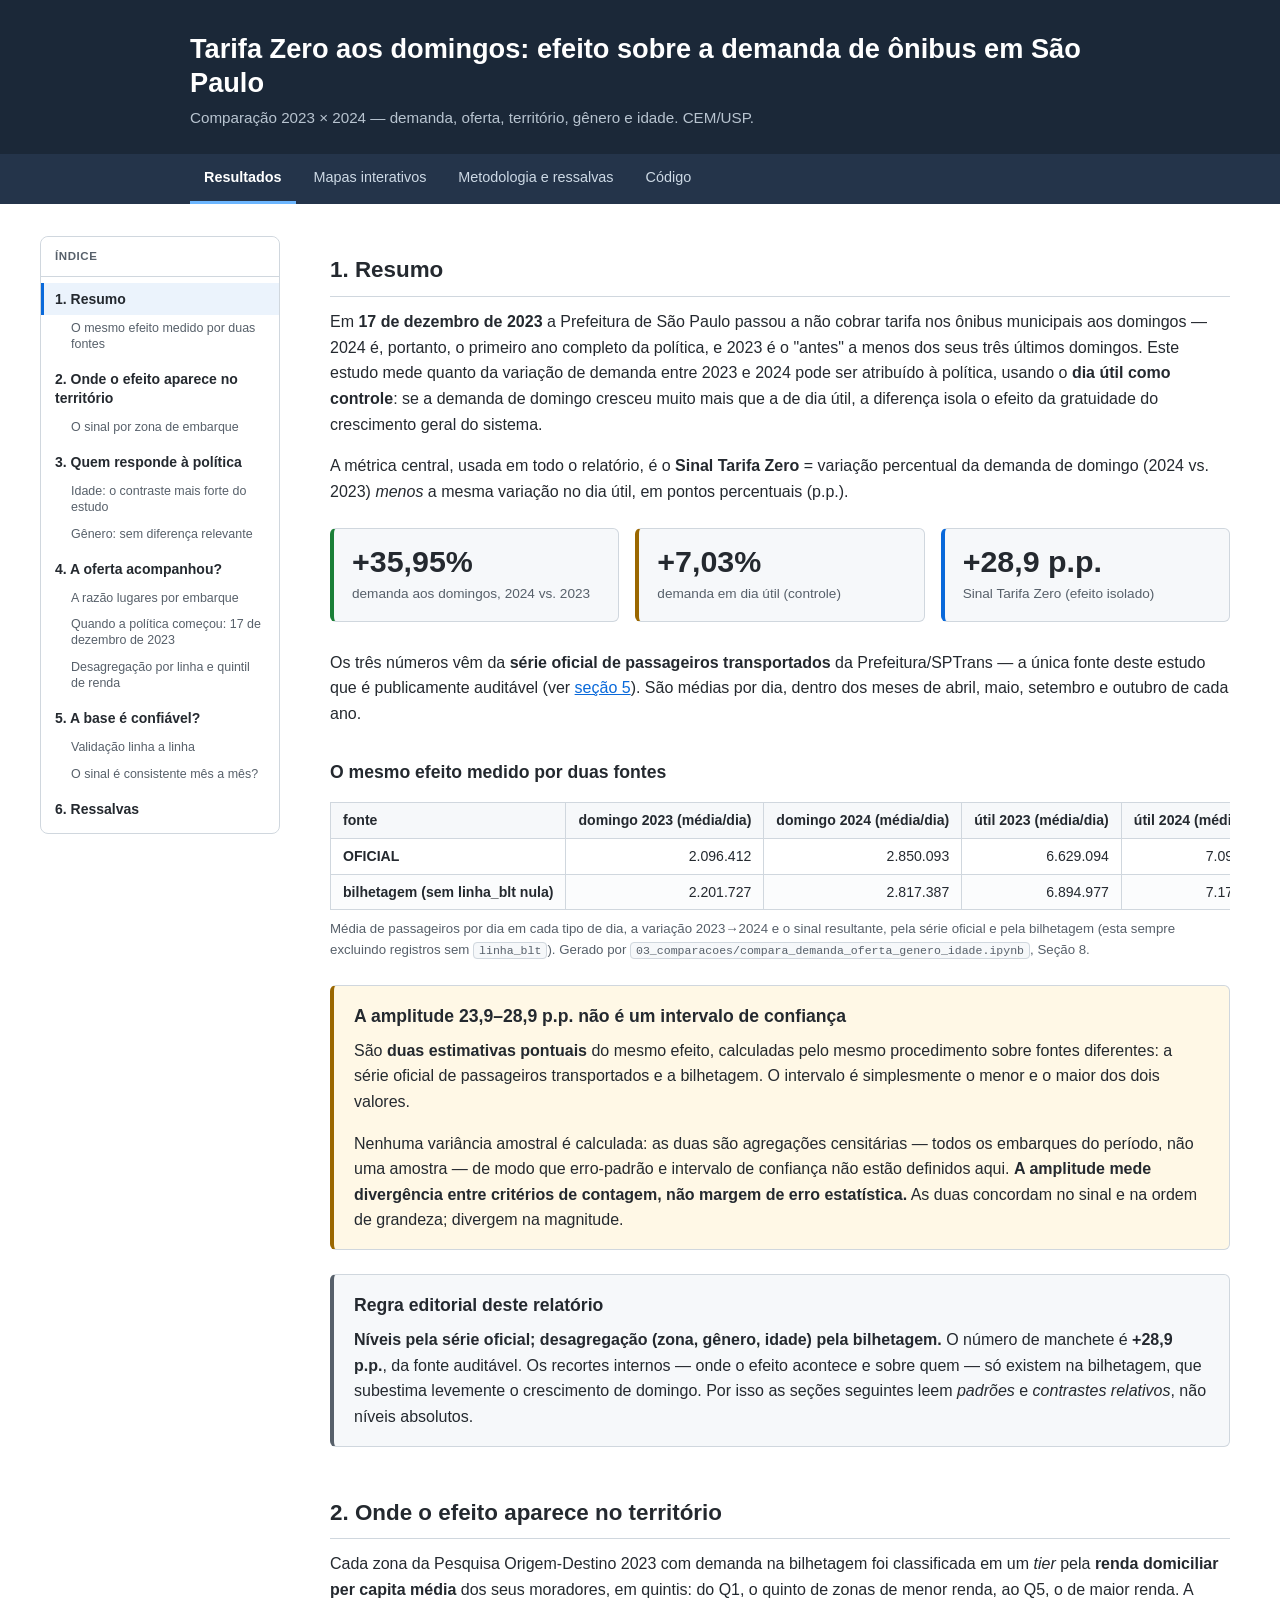
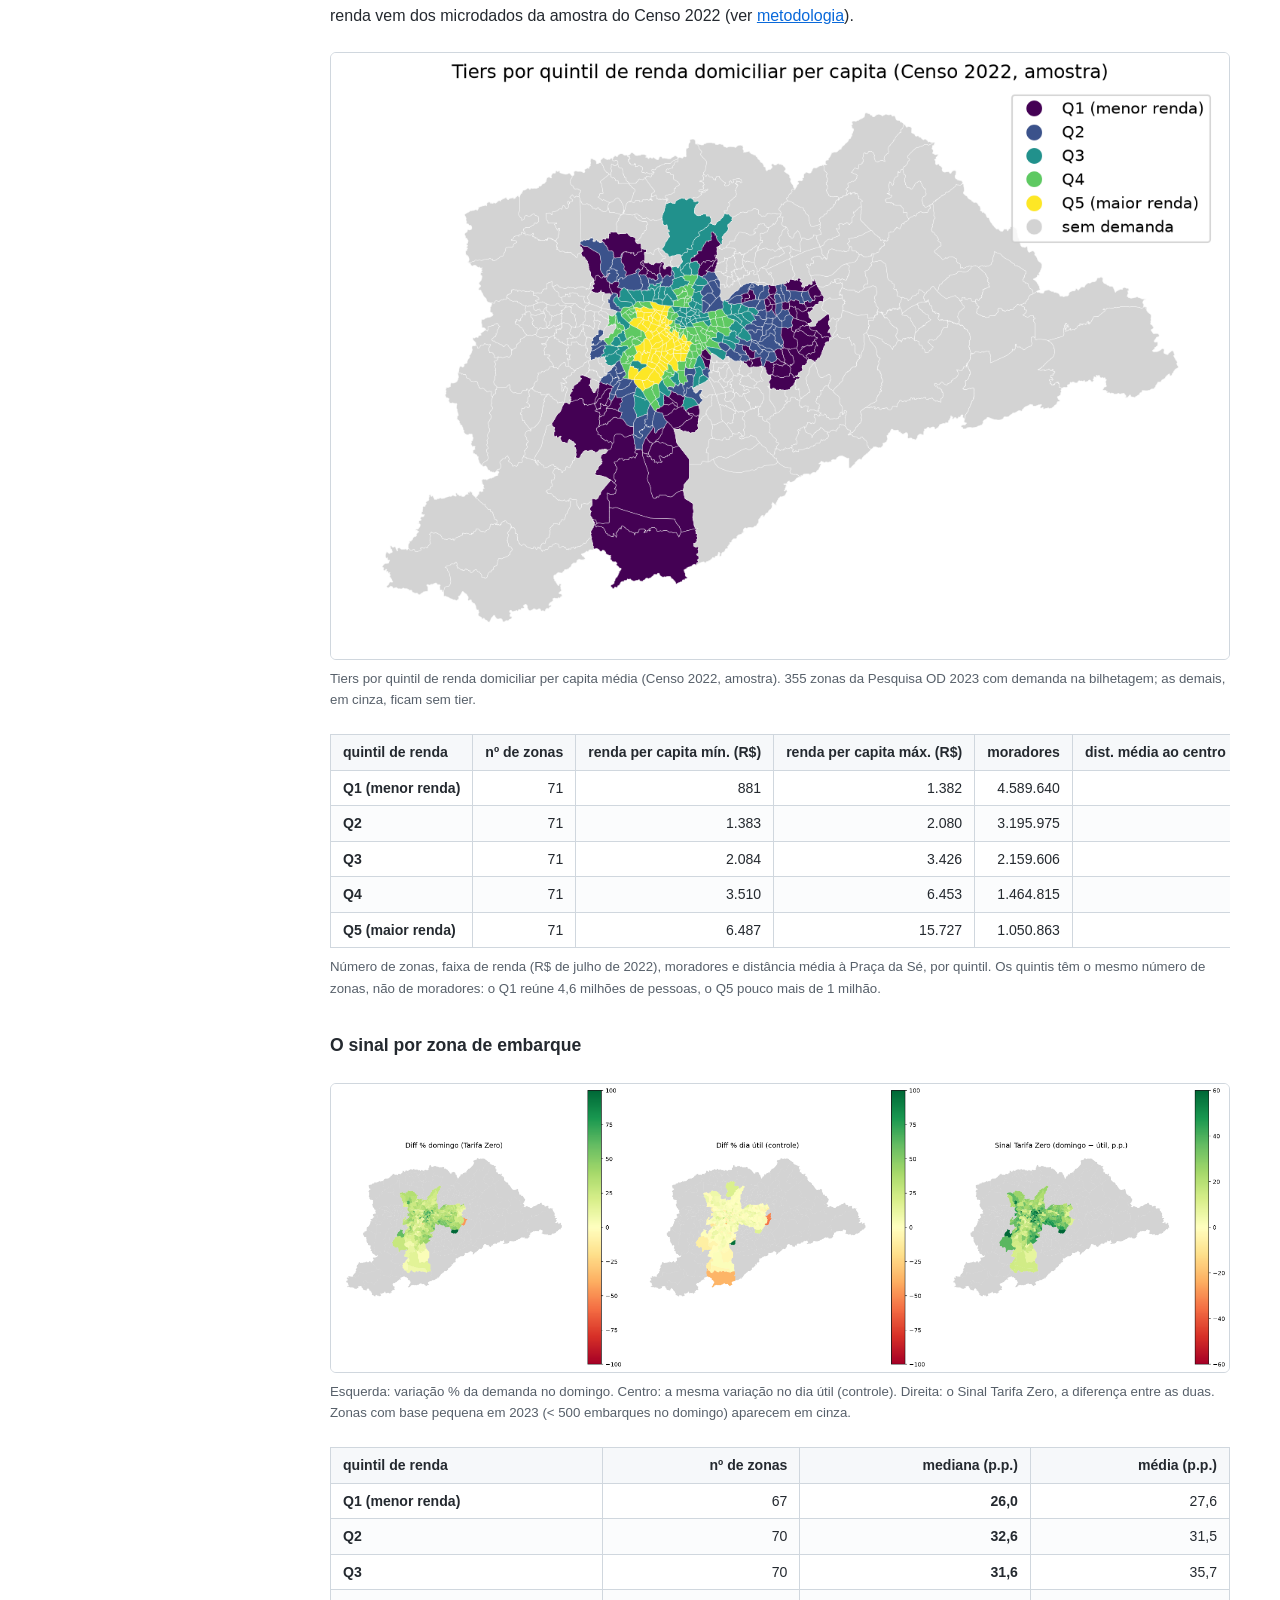
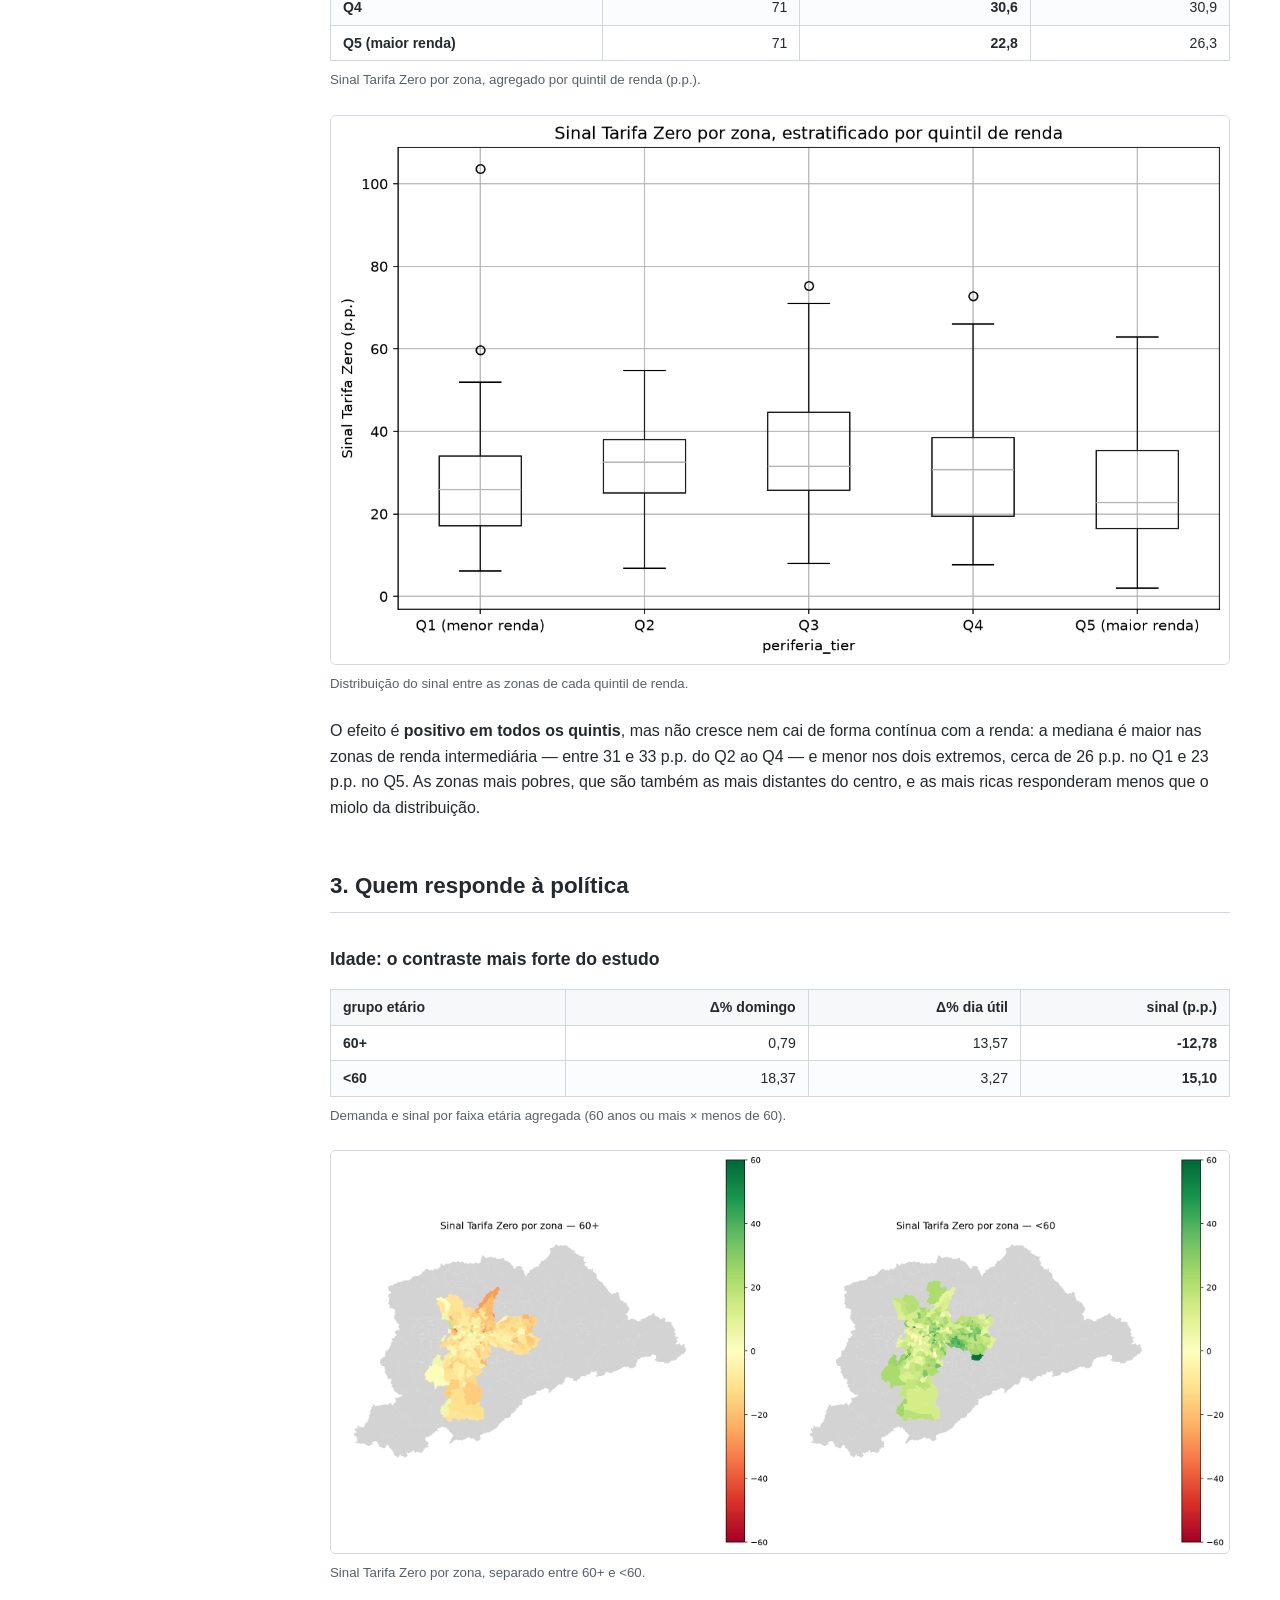
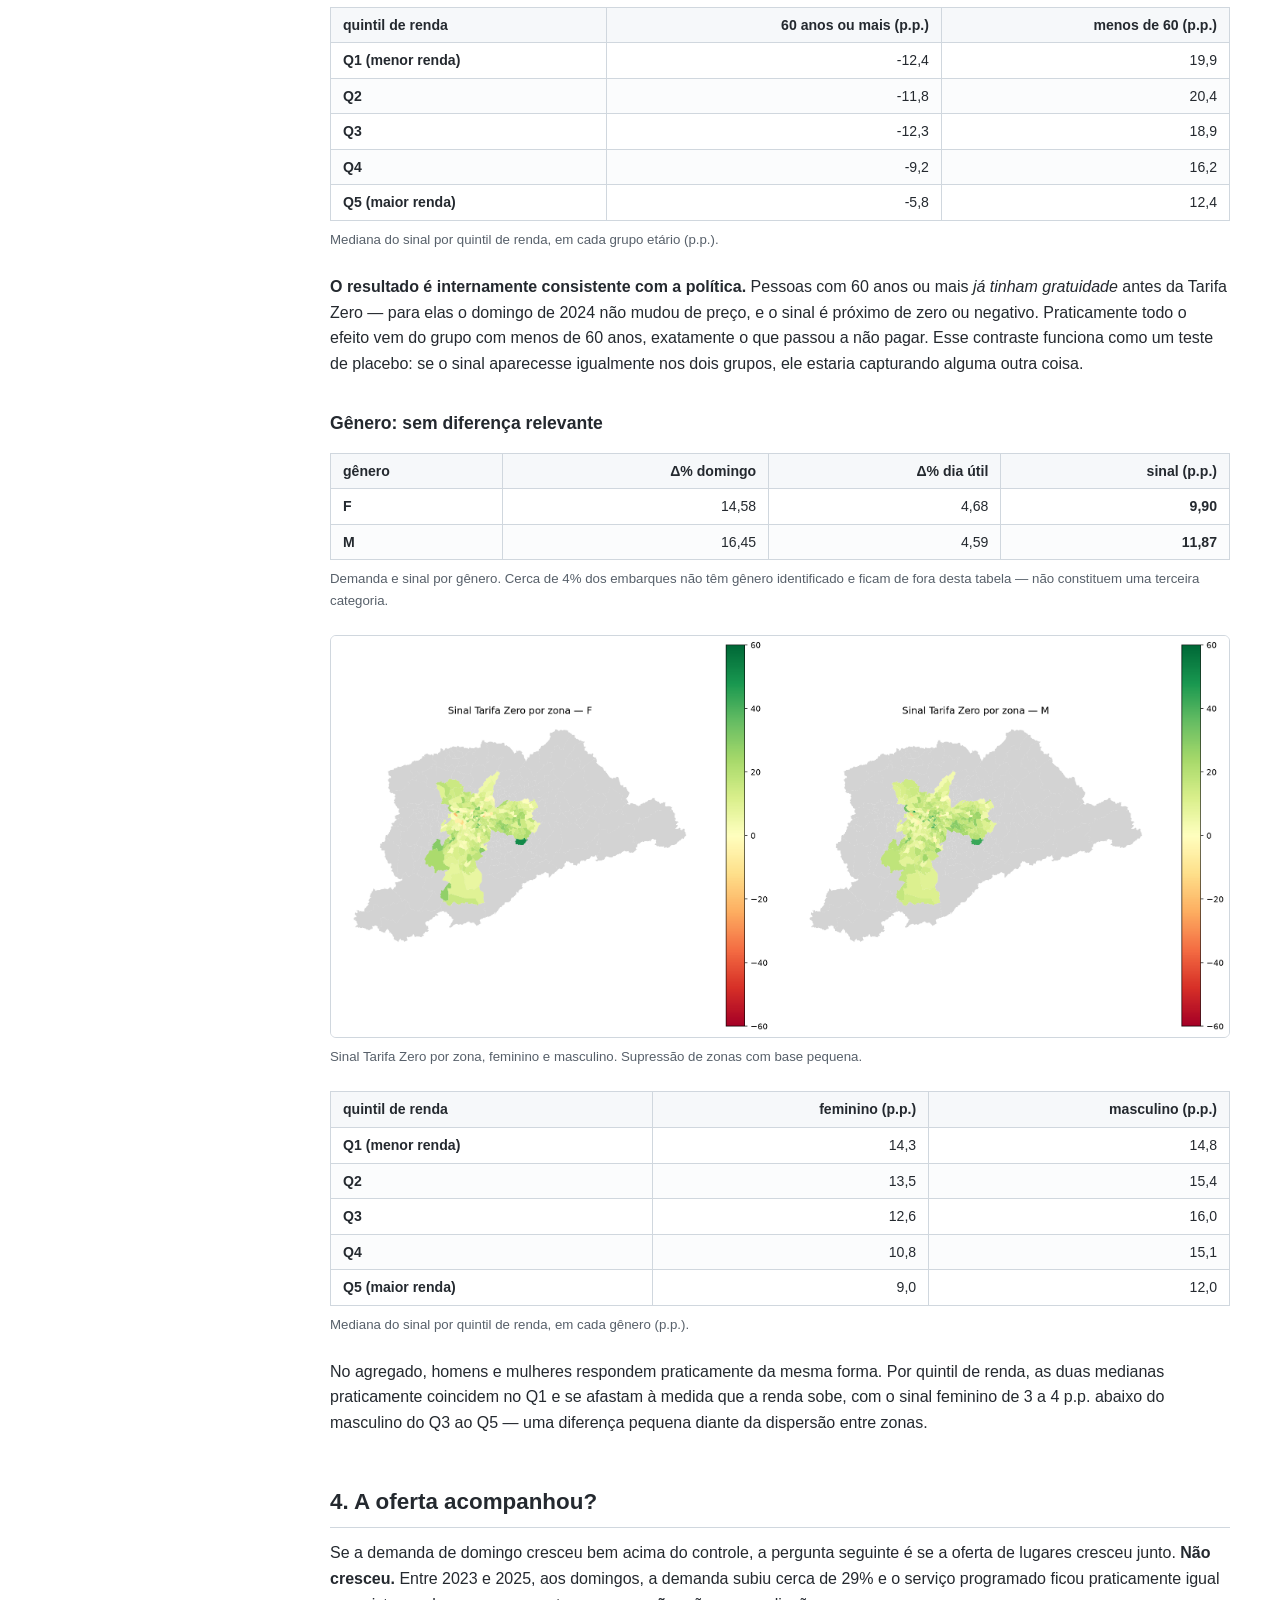
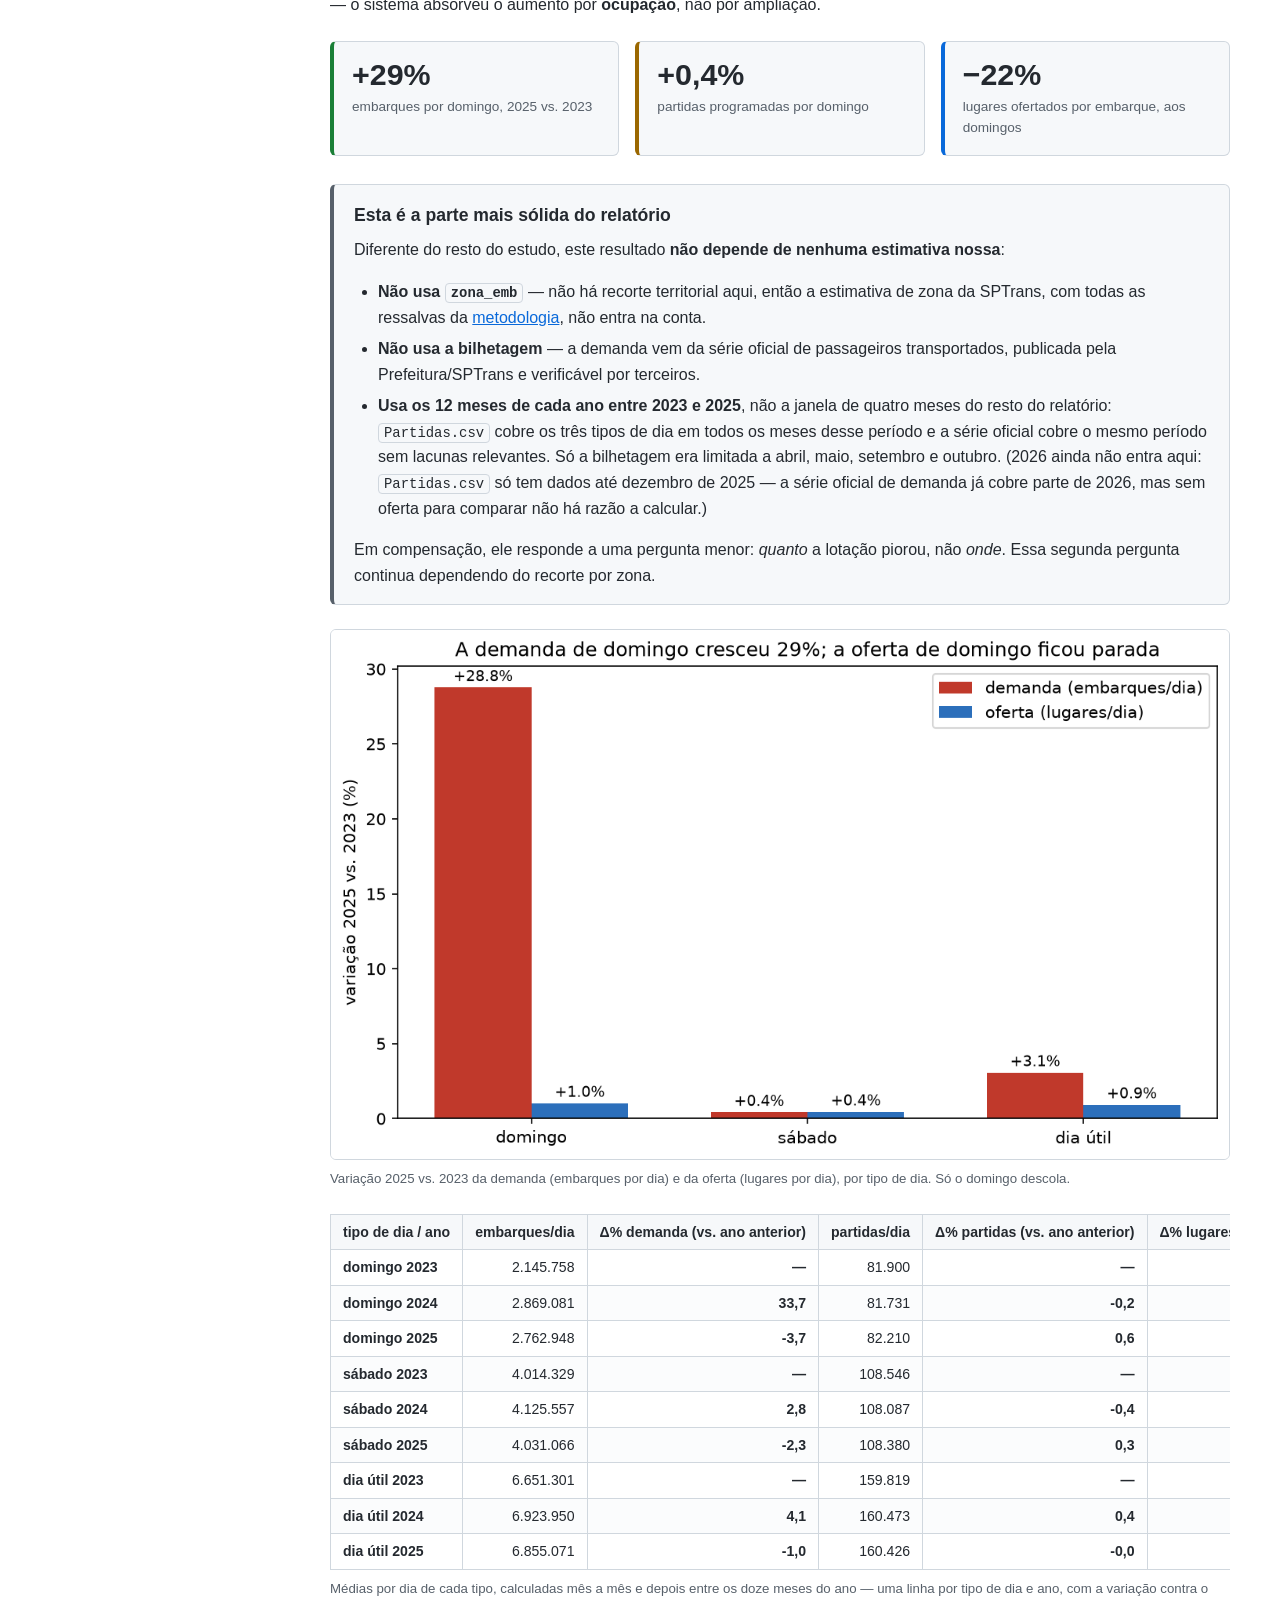
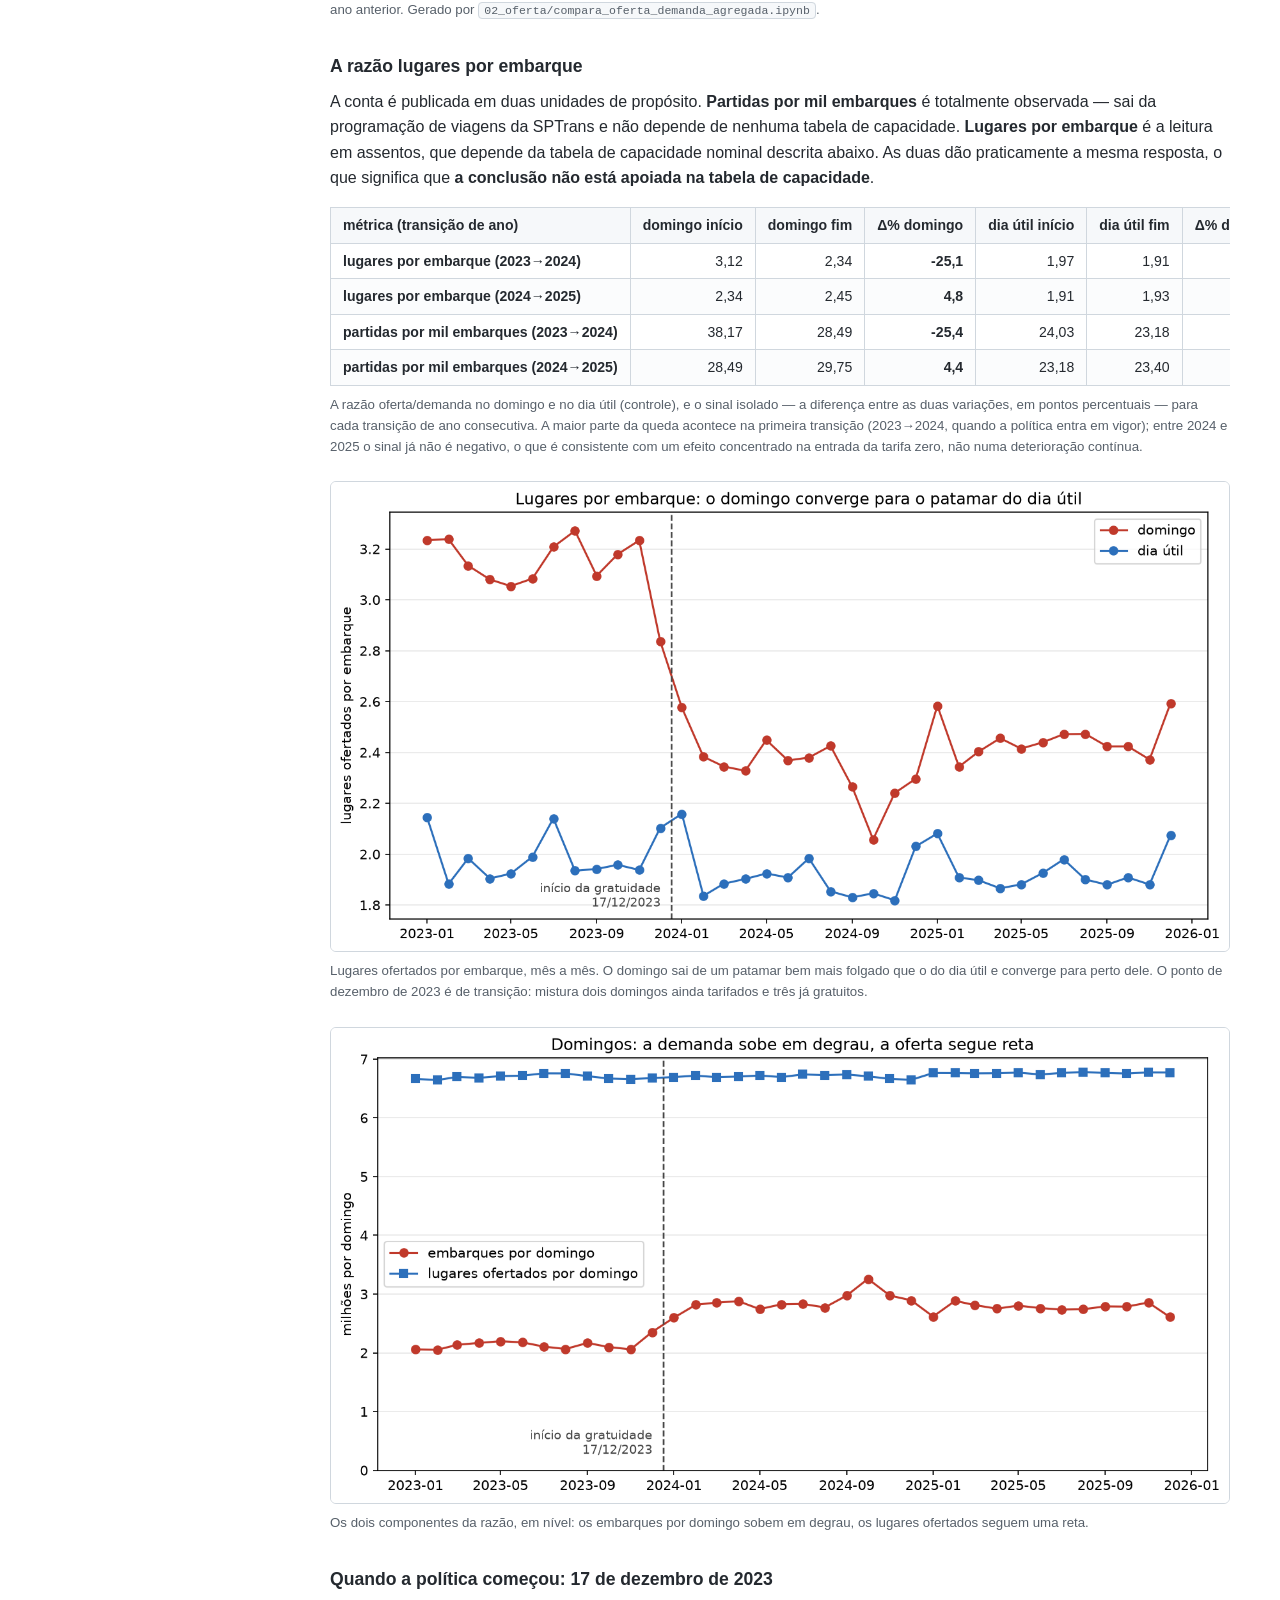
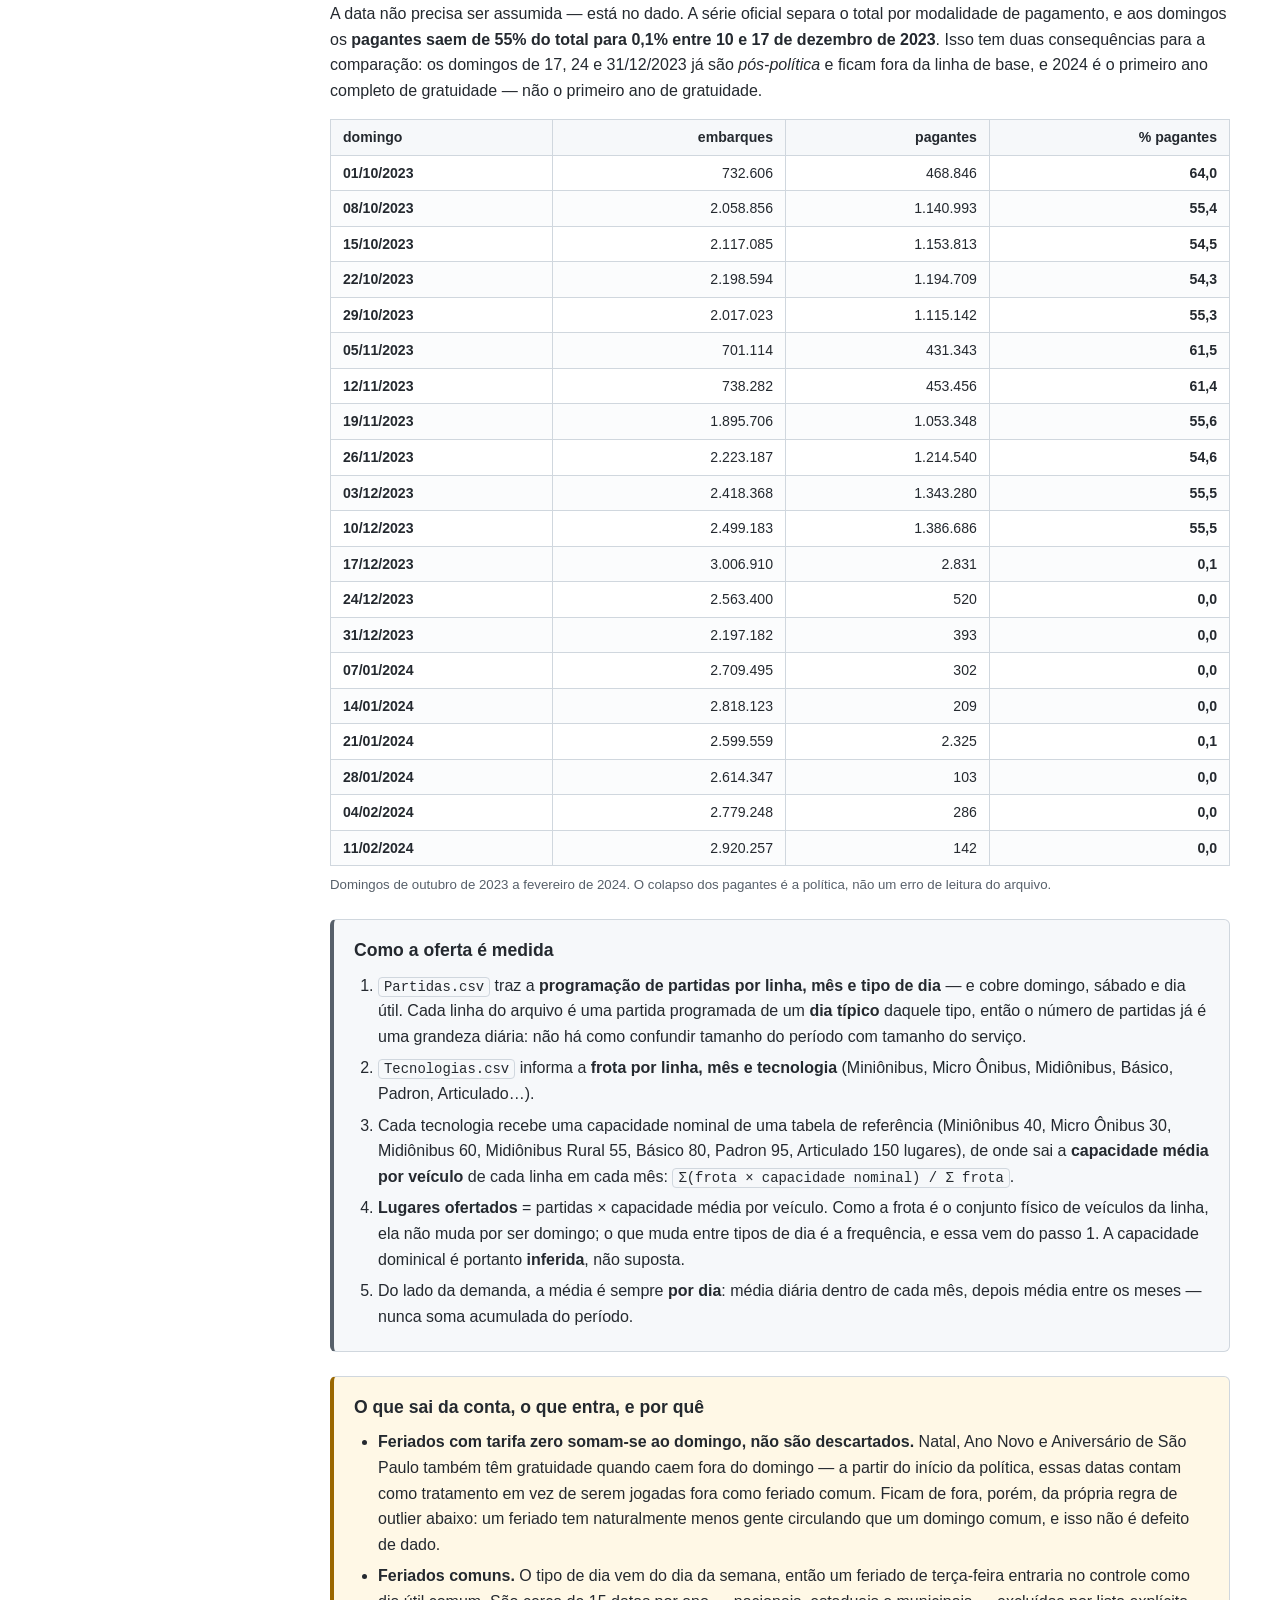
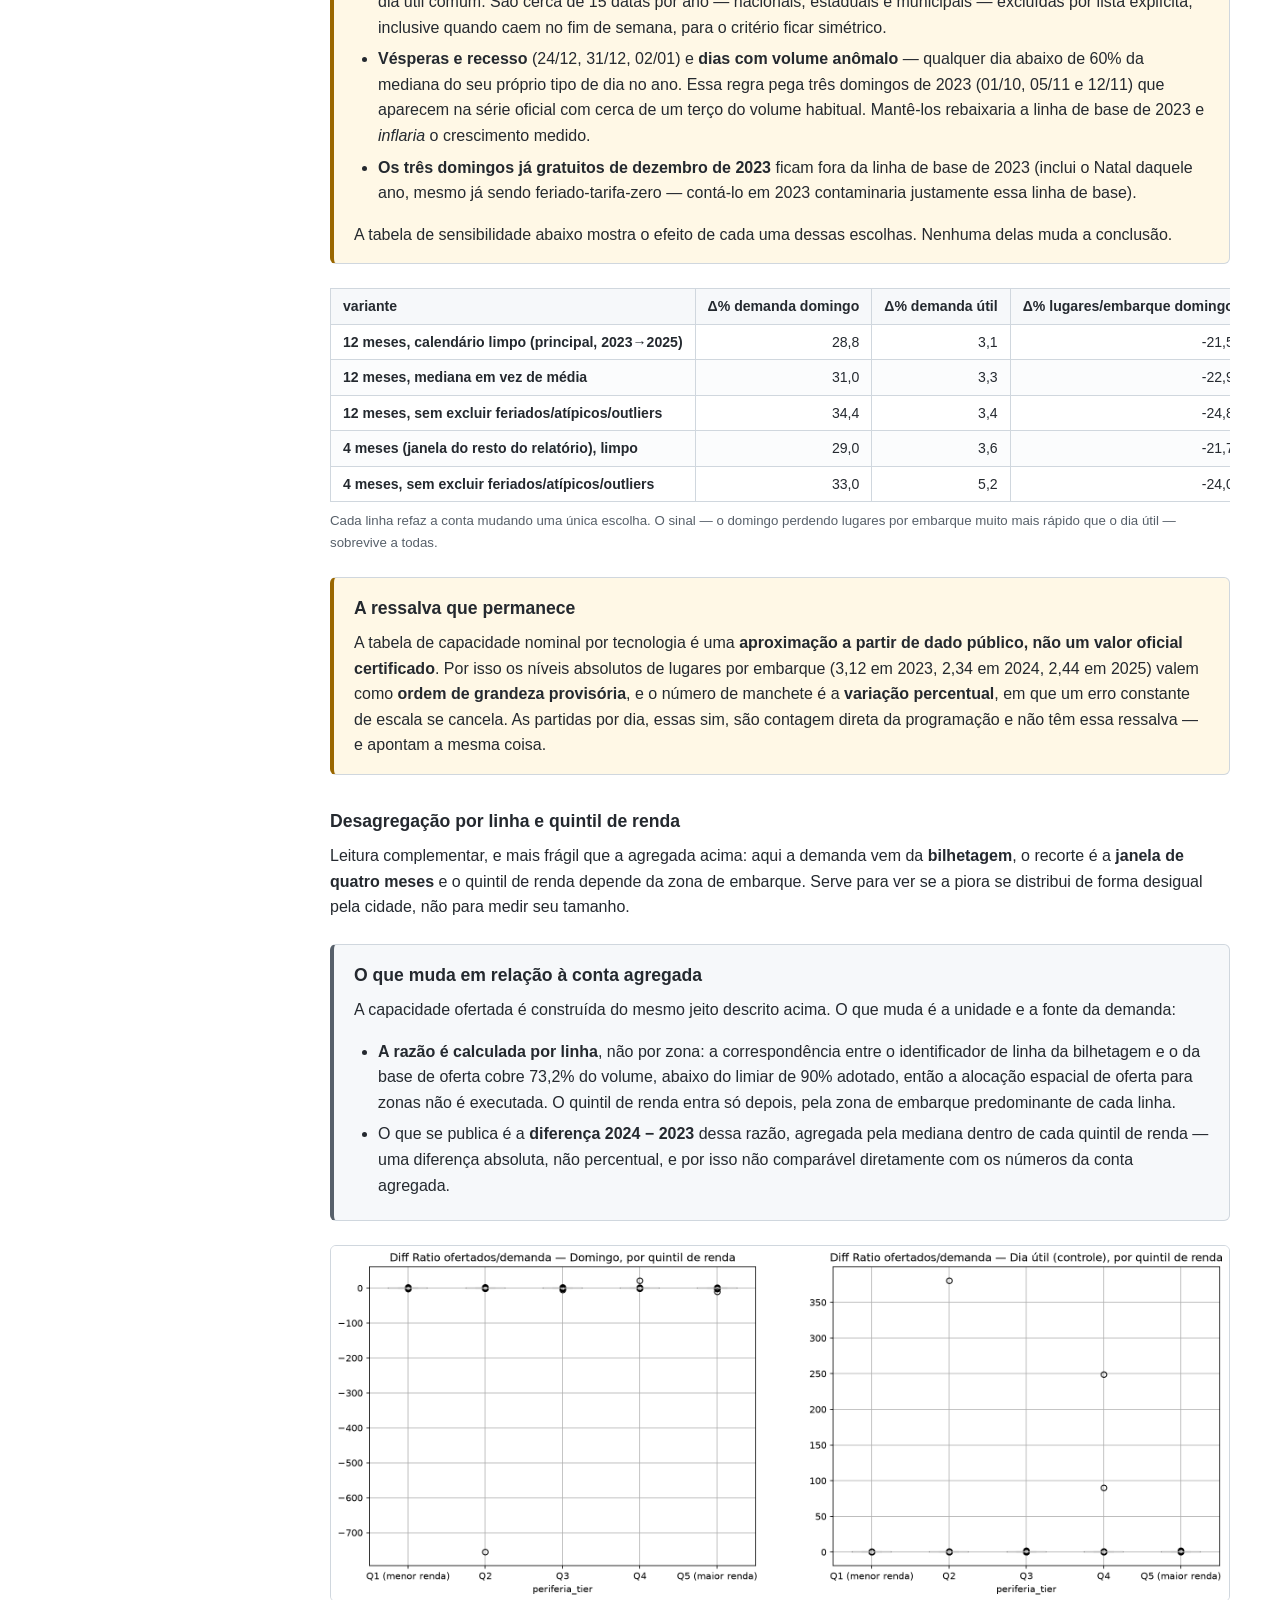
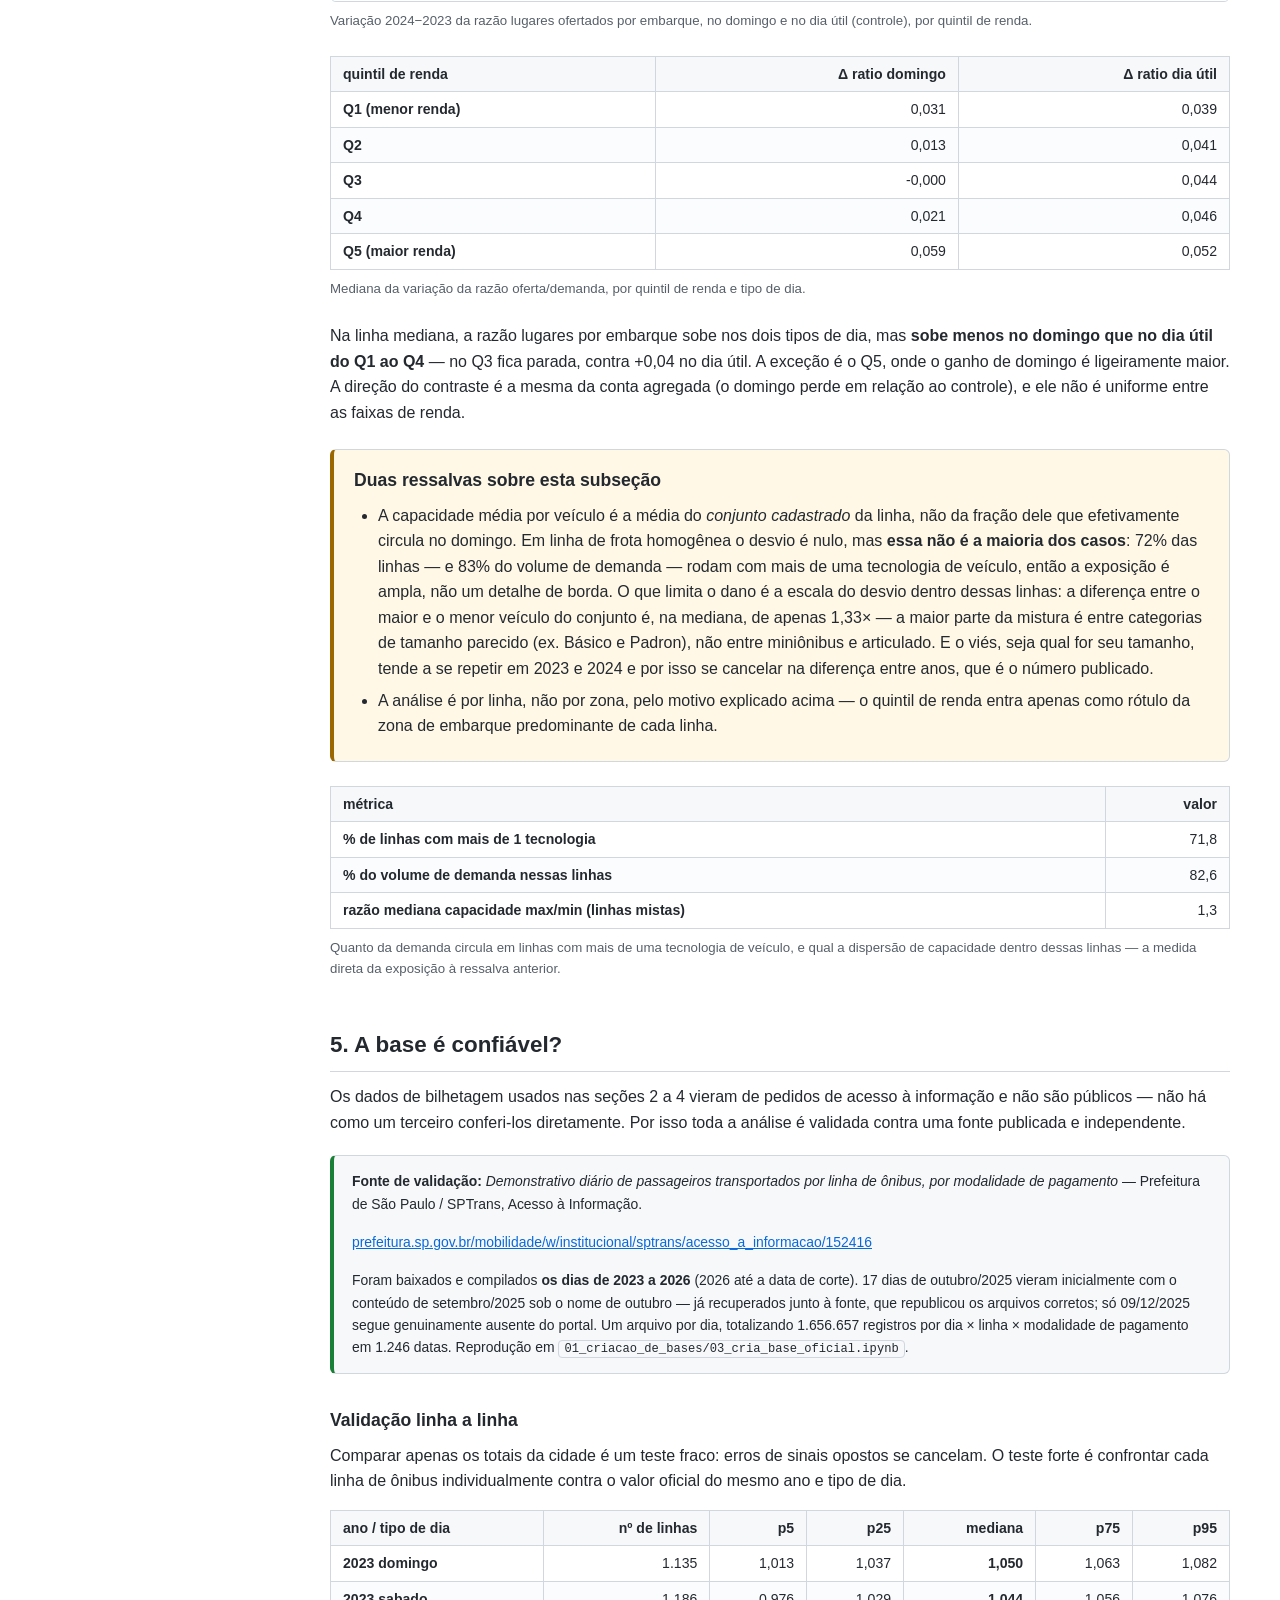
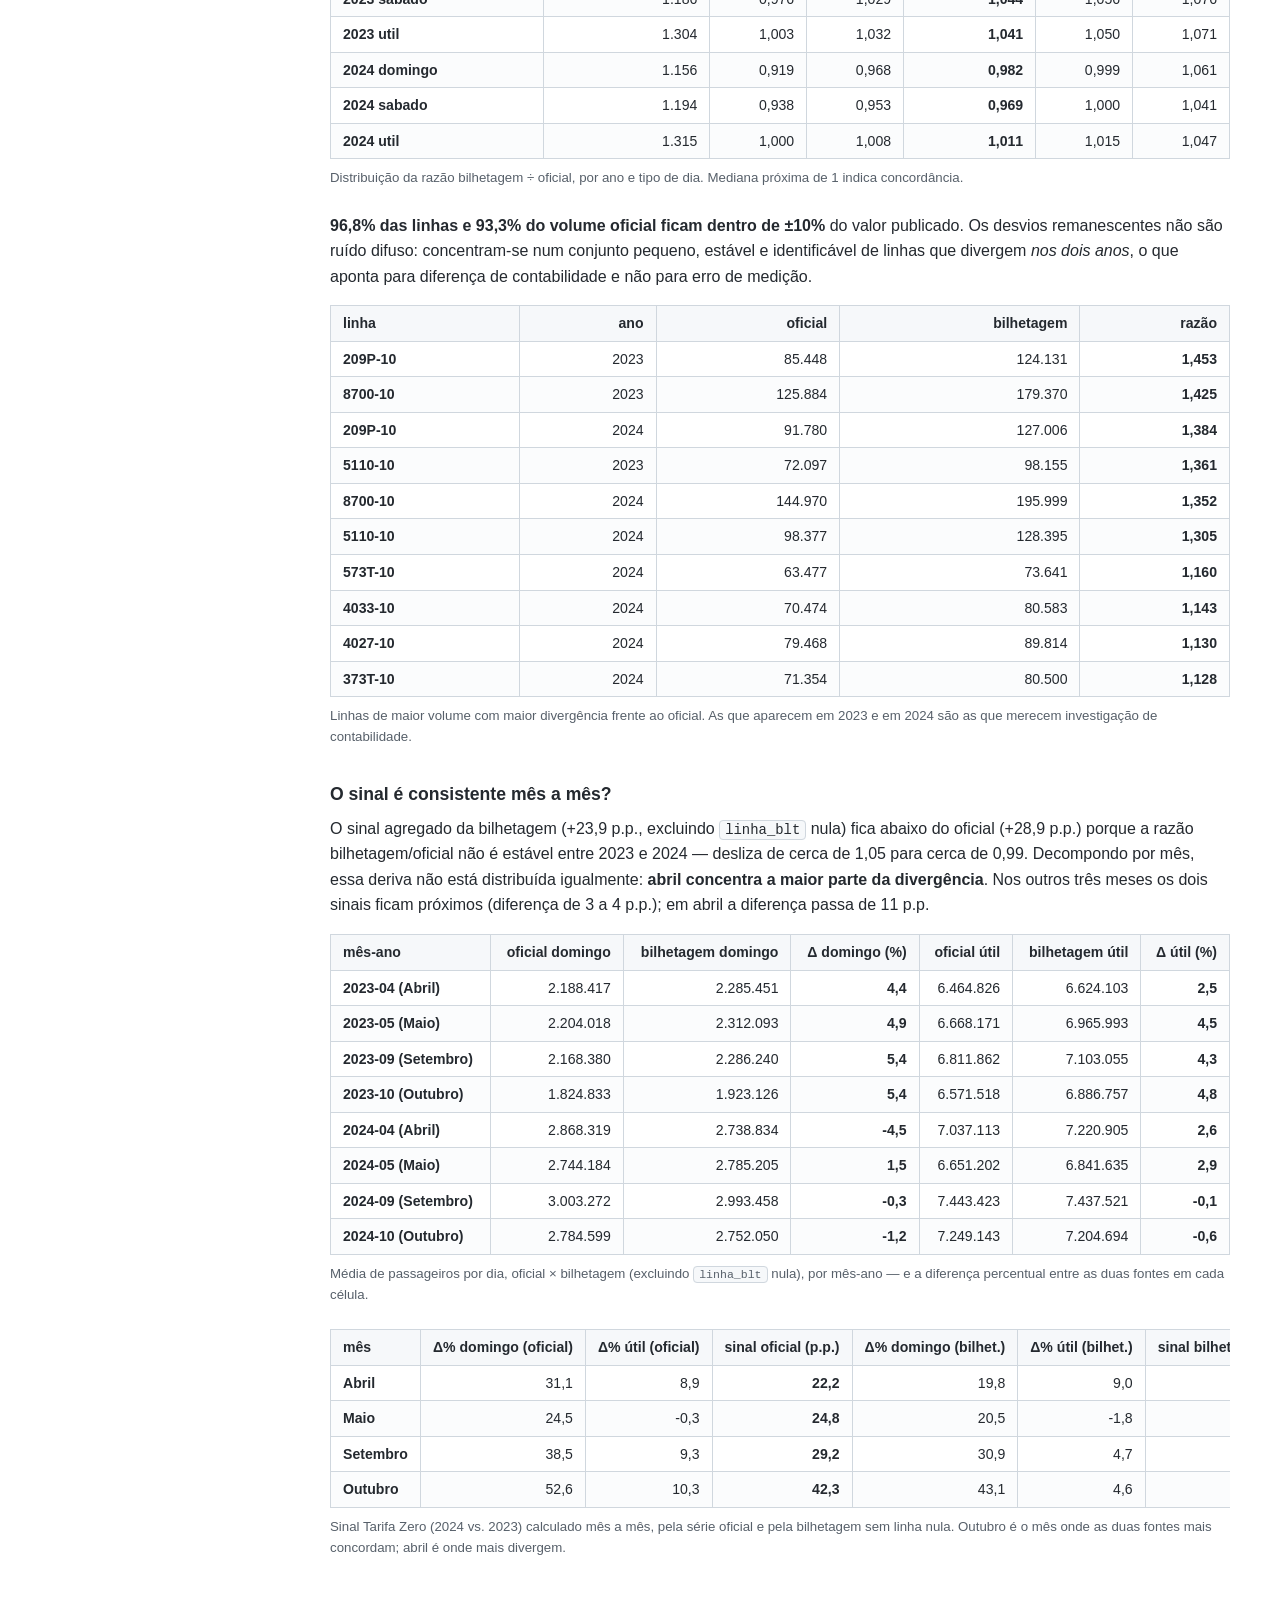
==== commit 2489b628: "refactor: remove as versoes por linha usadas como robustez da leitura por zona Assume como correta a" ====
--- a/docs/index.html
+++ b/docs/index.html
@@ -162,27 +162,6 @@
   distribuição.
 </p>
 
-<h3>Verificação: a mesma conta na unidade observada</h3>
-
-<p>
-  A zona de embarque é uma <em>estimativa</em> da própria SPTrans (ver
-  <a href="metodologia.html#imputacao">metodologia</a>), enquanto a linha de ônibus é observada
-  diretamente. Por isso o mesmo sinal é recalculado tendo a linha como unidade, classificada pelo
-  quintil de renda da sua zona de embarque predominante.
-</p>
-
-<figure>
-  <img src="img/sinal_linha_boxplot_tier.png" alt="Boxplot do sinal Tarifa Zero por linha, estratificado por quintil de renda">
-  <figcaption>Sinal Tarifa Zero por linha de ônibus, agrupado pelo quintil de renda da zona de embarque predominante no domingo.</figcaption>
-</figure>
-
-<div class="quadro-tabela" data-tabela="robustez_zona_vs_linha"></div>
-<p class="legenda-tabela">
-  Mediana do sinal por quintil de renda nas duas unidades de análise. A divergência máxima entre
-  elas é de cerca de 5 p.p. e o formato se mantém — sinal maior nos quintis intermediários, menor
-  nos extremos —, então as duas contam a mesma história.
-</p>
-
 <!-- ================= 3. QUEM RESPONDE ================= -->
 <h2 id="quem">3. Quem responde à política</h2>
 
@@ -222,11 +201,6 @@
 
 <div class="quadro-tabela" data-tabela="sinal_tier_genero"></div>
 <p class="legenda-tabela">Mediana do sinal por quintil de renda, em cada gênero (p.p.).</p>
-
-<figure>
-  <img src="img/sinal_linha_boxplot_genero.png" alt="Boxplots do sinal por linha, feminino e masculino, por quintil de renda">
-  <figcaption>A mesma leitura na unidade observada (linha), como verificação.</figcaption>
-</figure>
 
 <p>
   No agregado, homens e mulheres respondem praticamente da mesma forma. Por quintil de renda, as
@@ -617,8 +591,8 @@
   </li>
   <li>
     <strong>A zona de embarque é uma estimativa da própria SPTrans</strong> (derivada de GPS,
-    endereço cadastrado e horário da validação) — por isso toda leitura por zona anda ao lado da
-    versão por linha.
+    endereço cadastrado e horário da validação). A leitura por zona parte da premissa de que essa
+    atribuição está correta.
   </li>
   <li>
     <strong>A bilhetagem subestima o crescimento de domingo</strong> em relação à série oficial: a
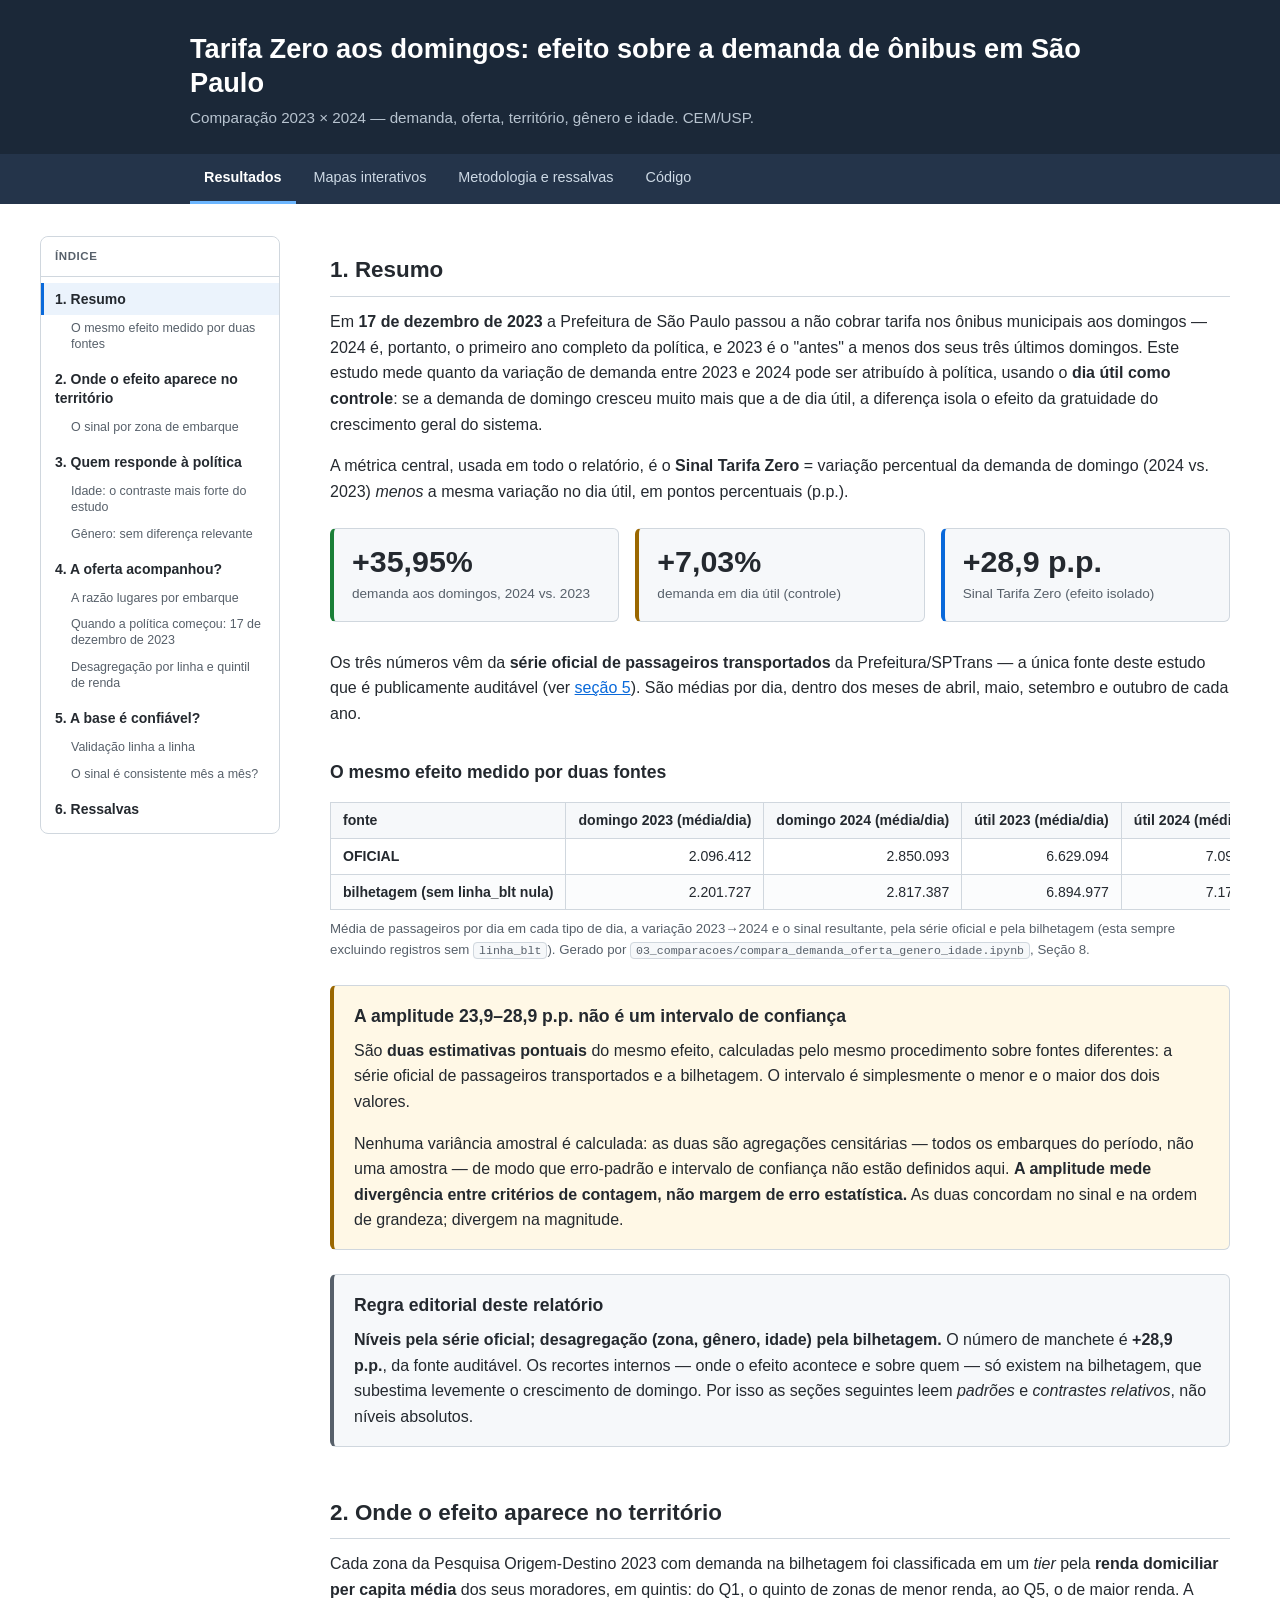
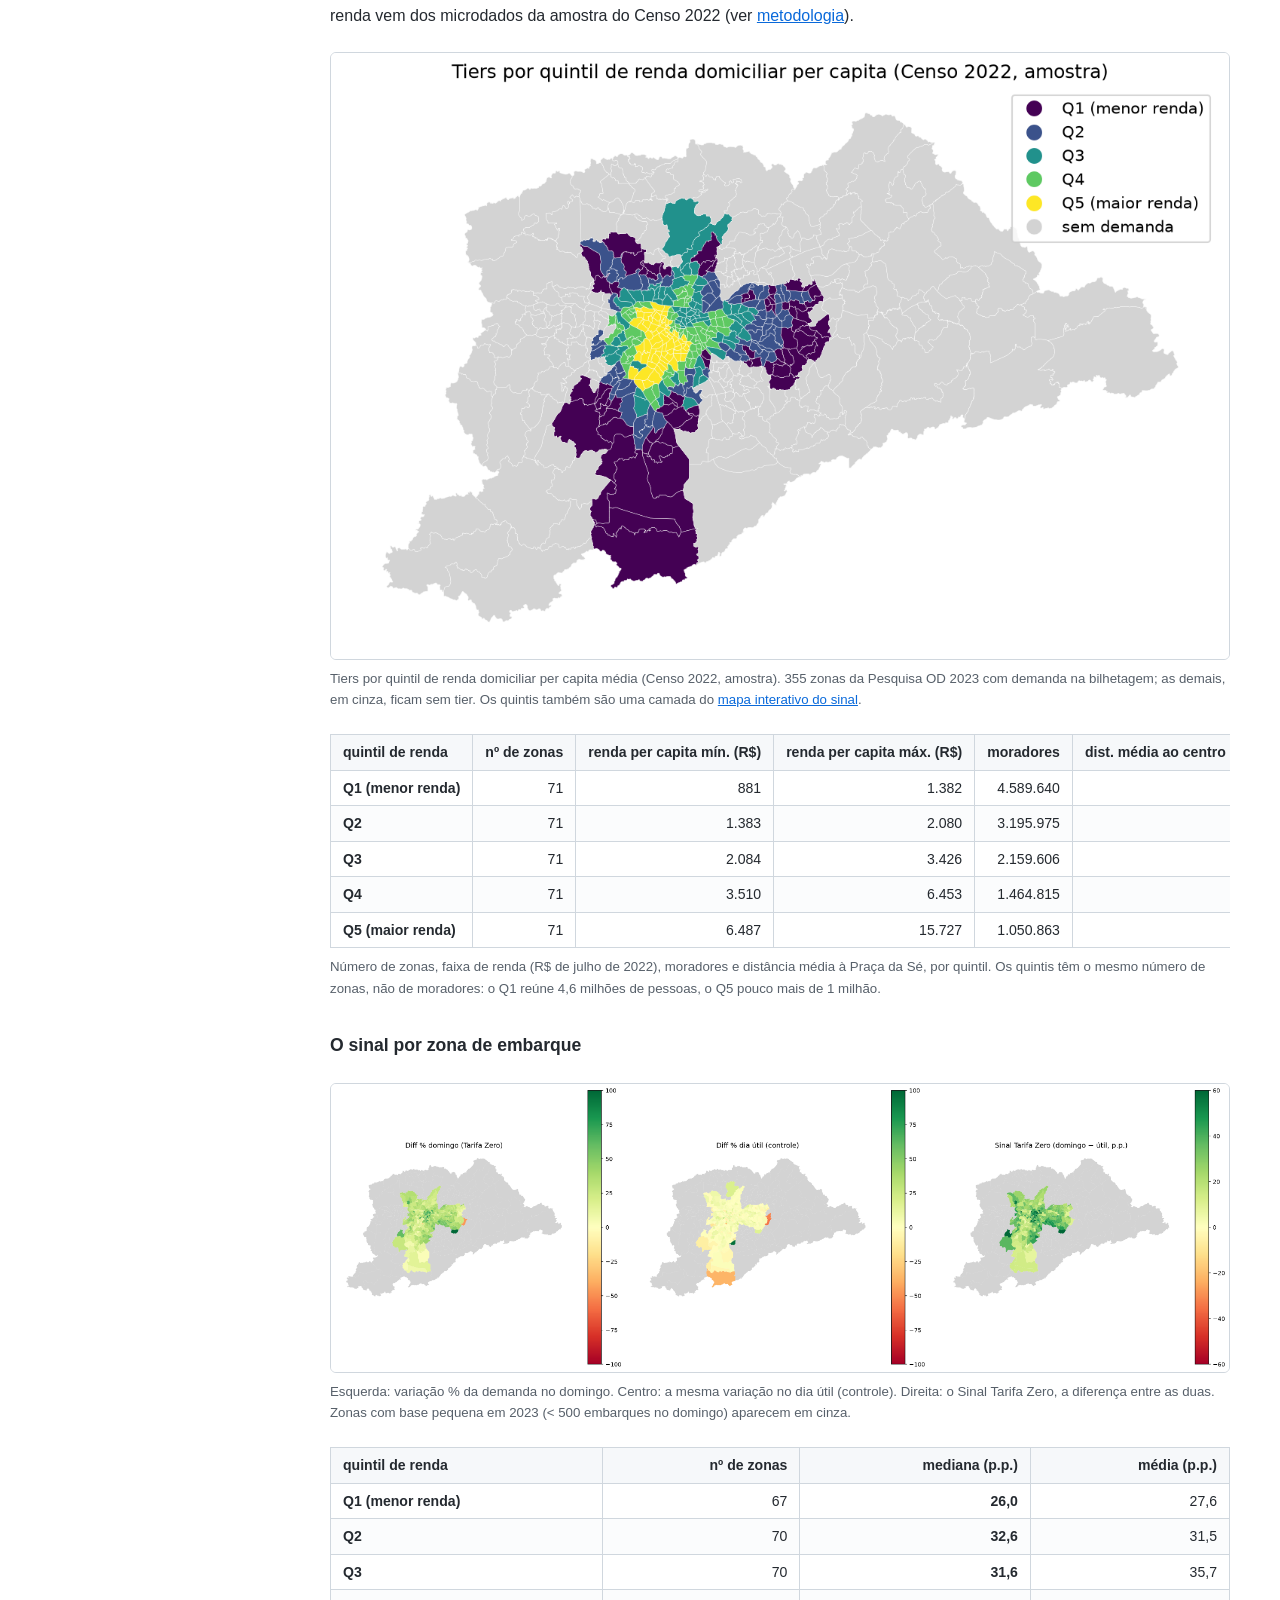
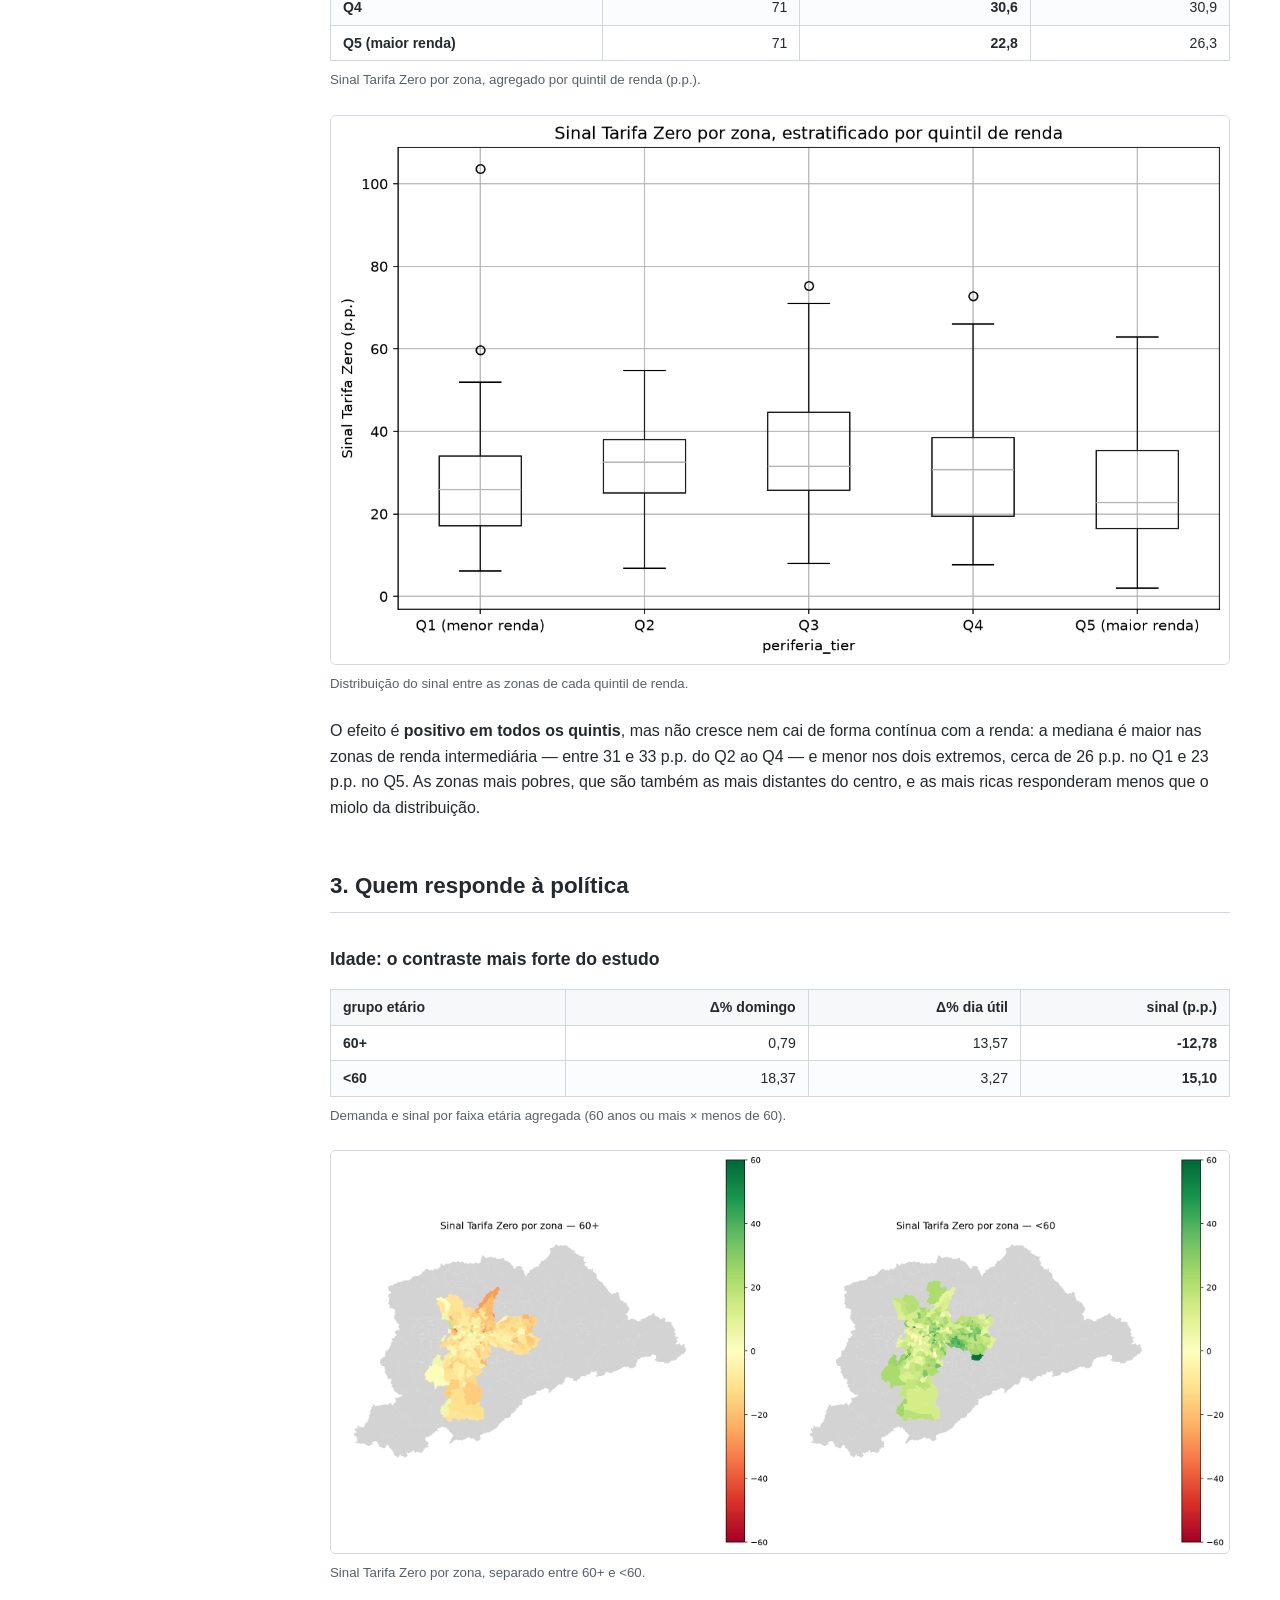
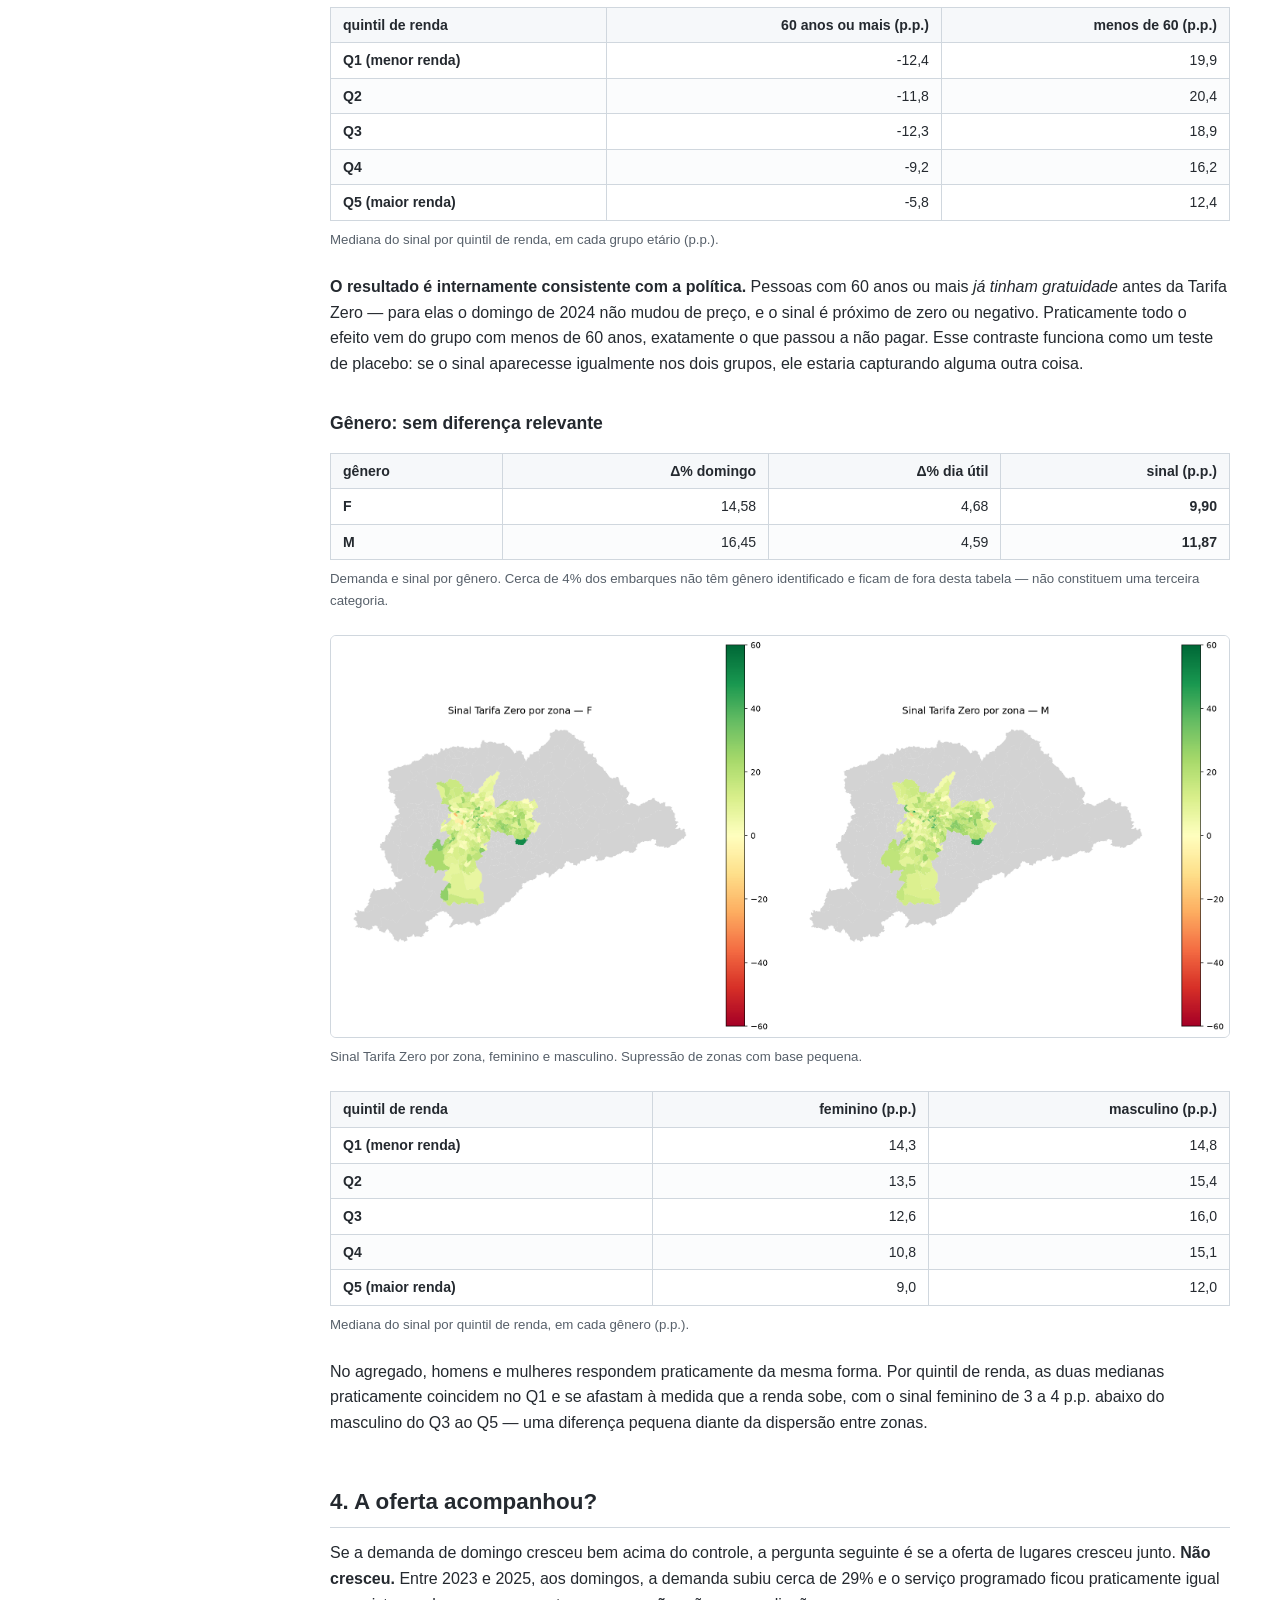
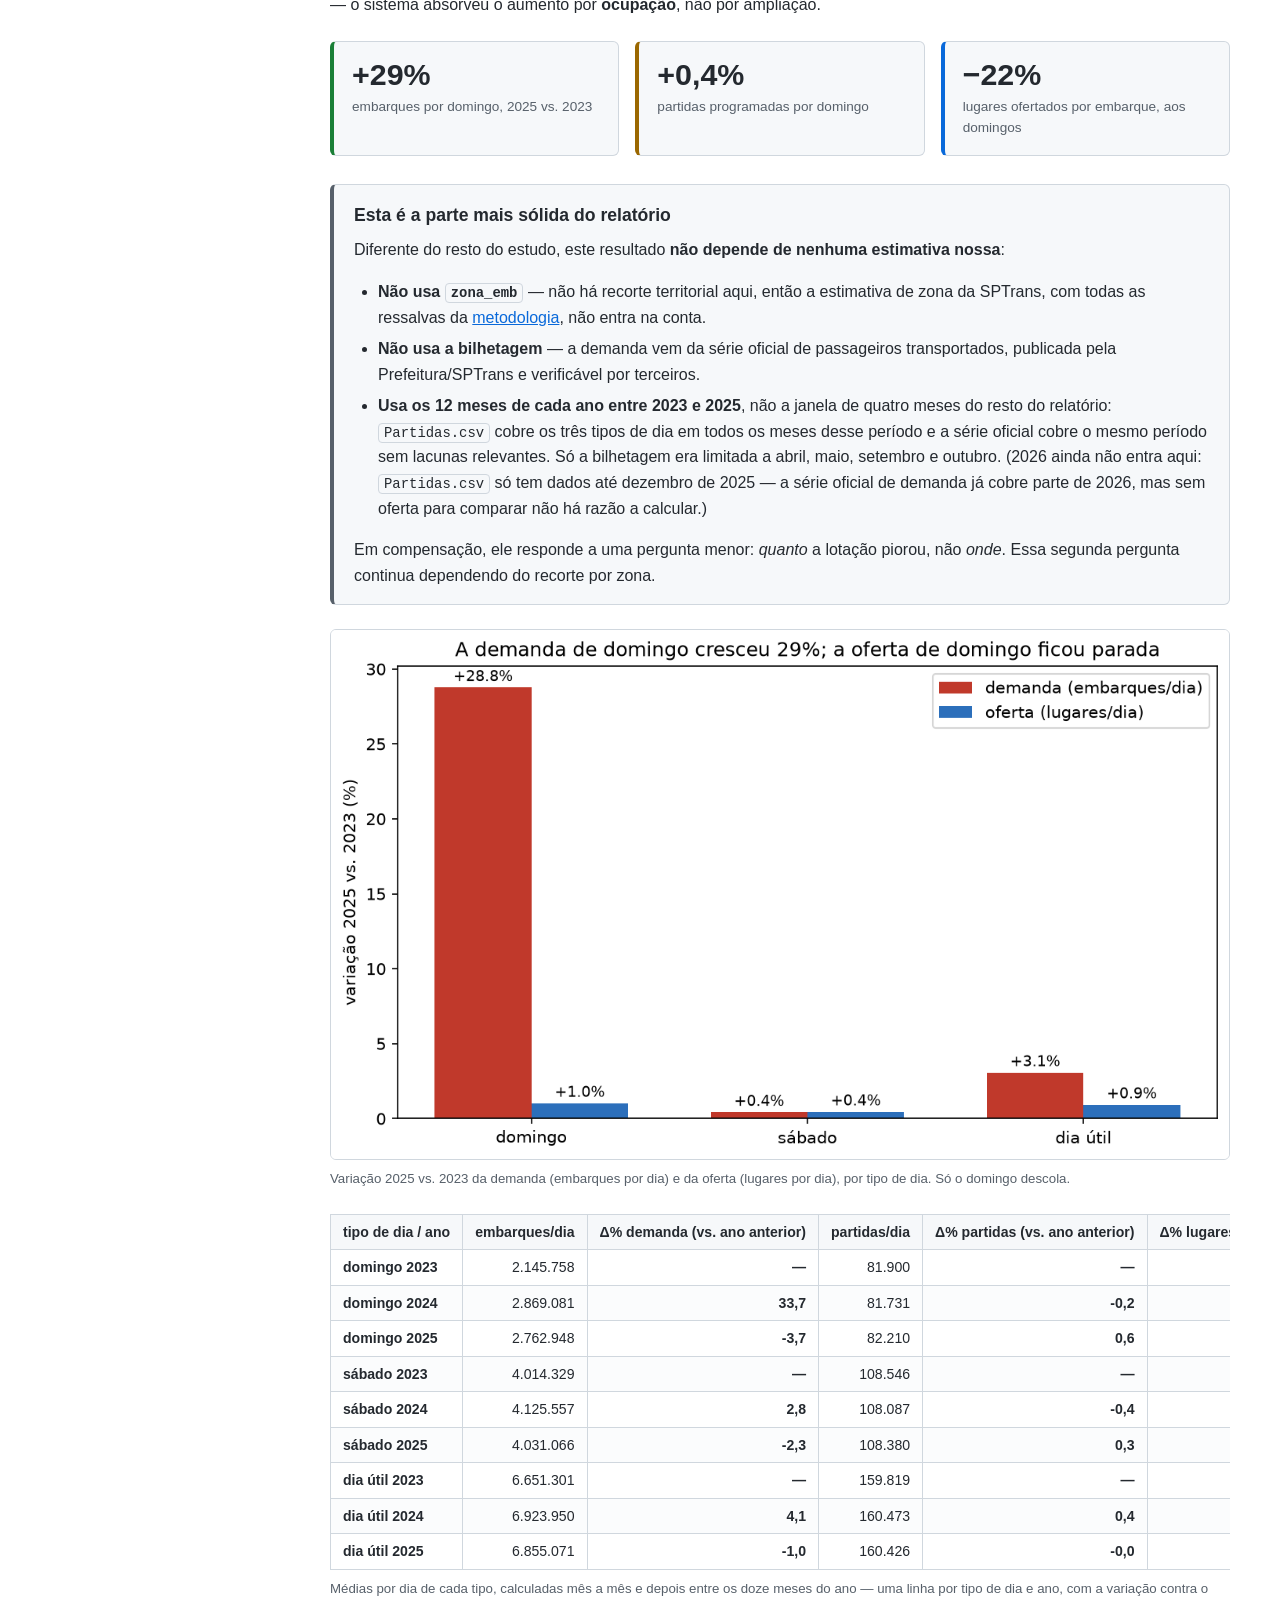
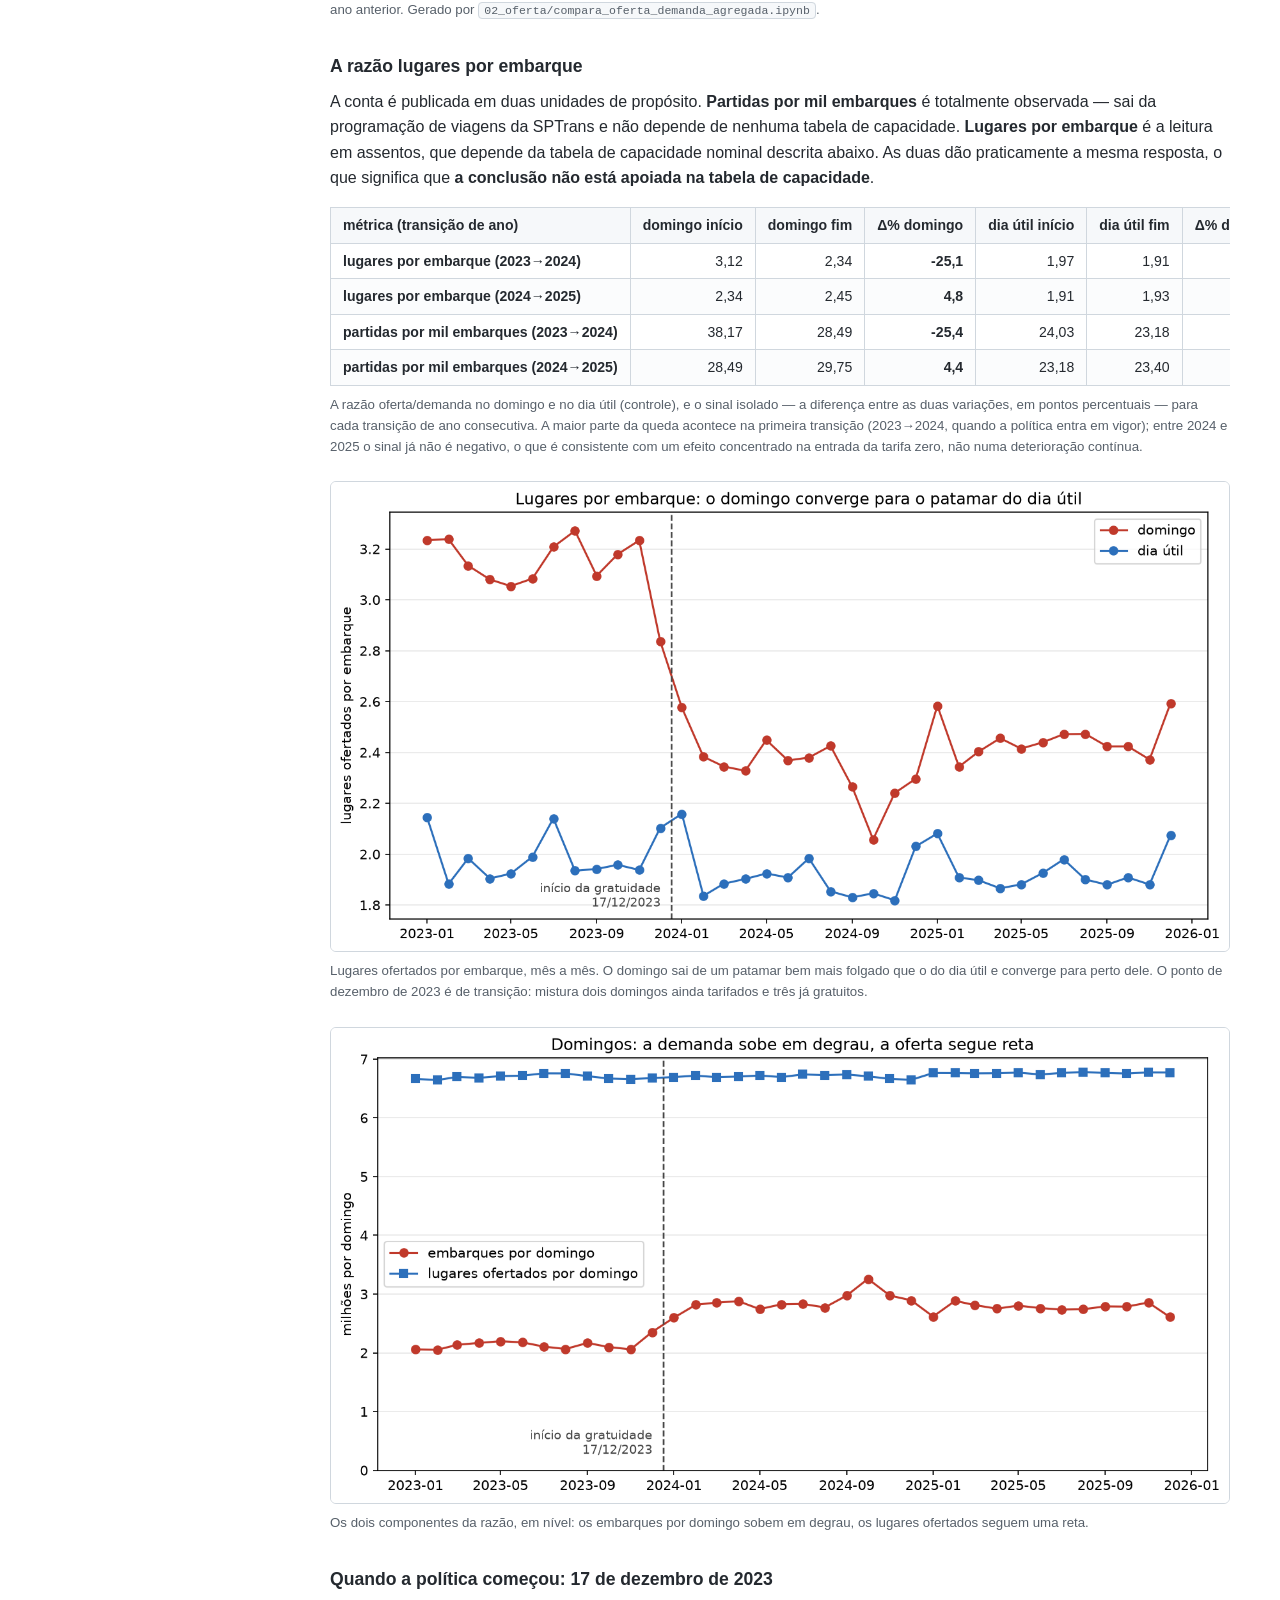
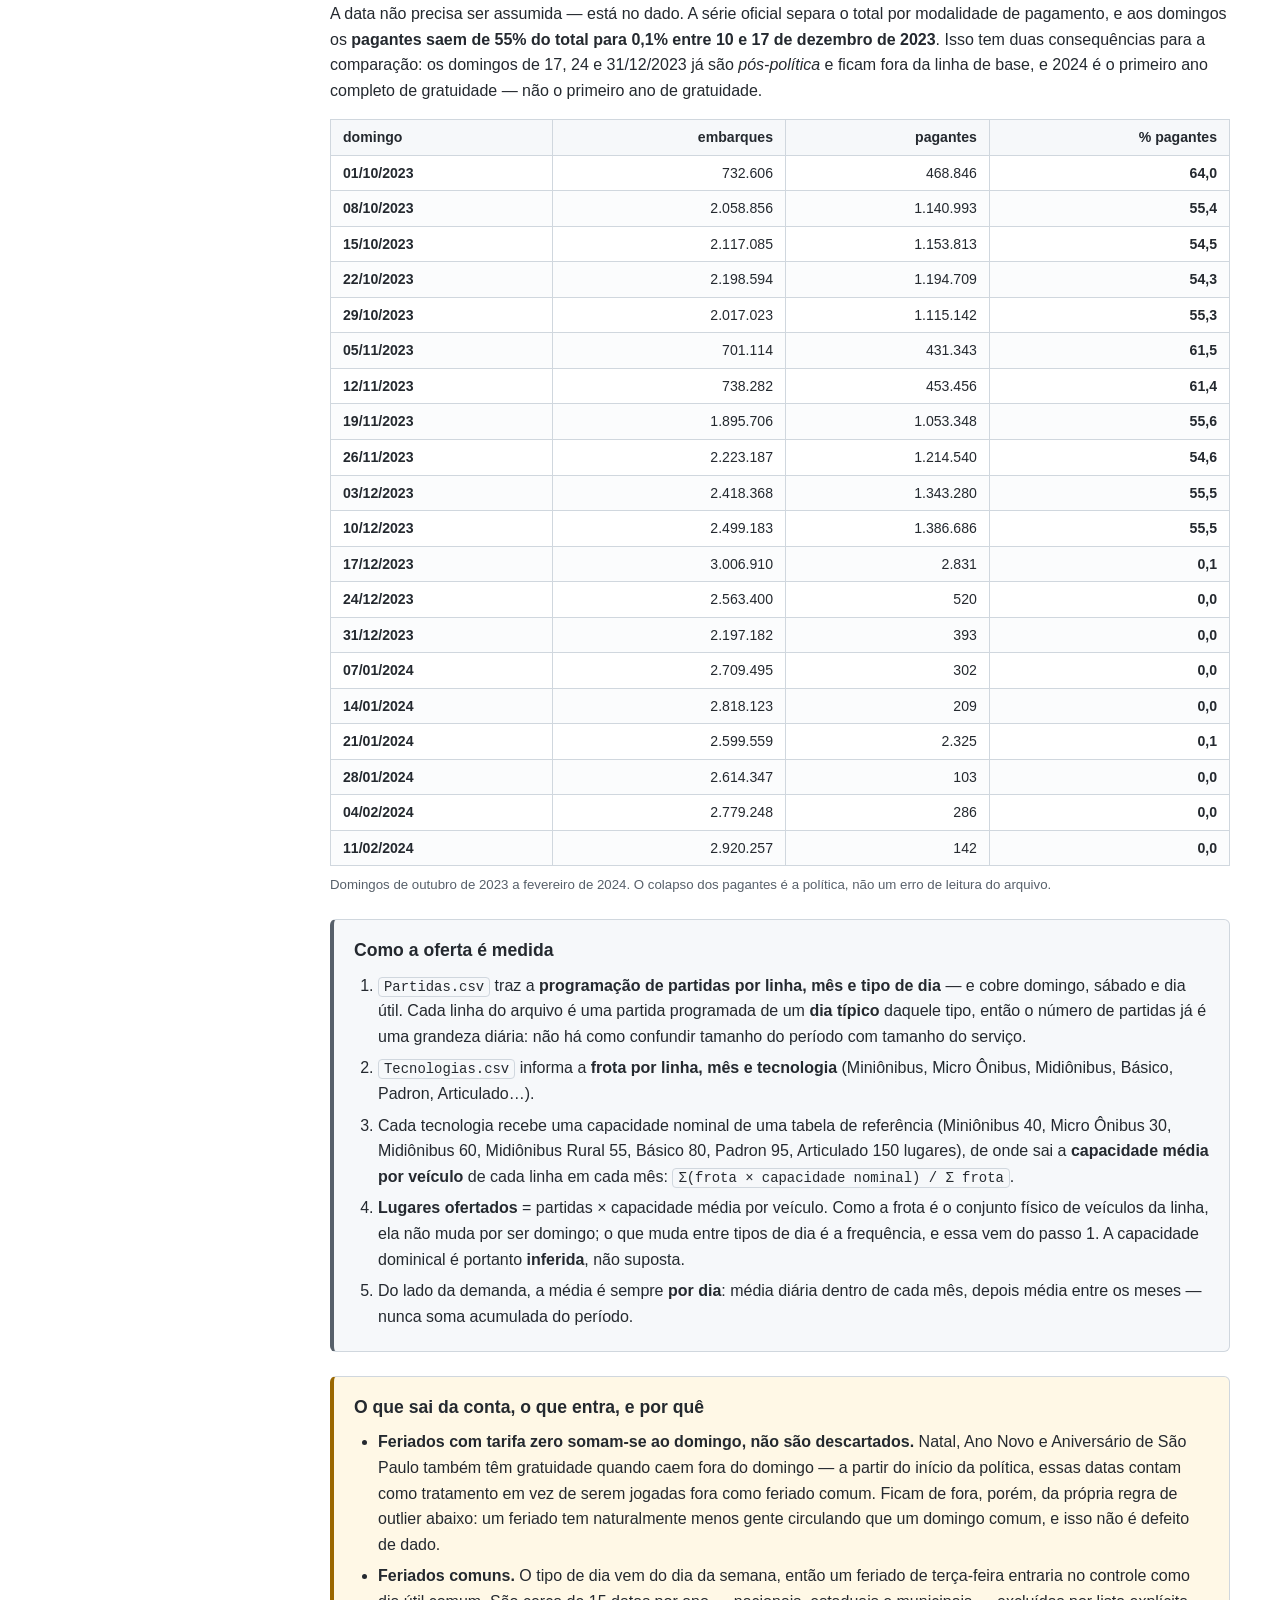
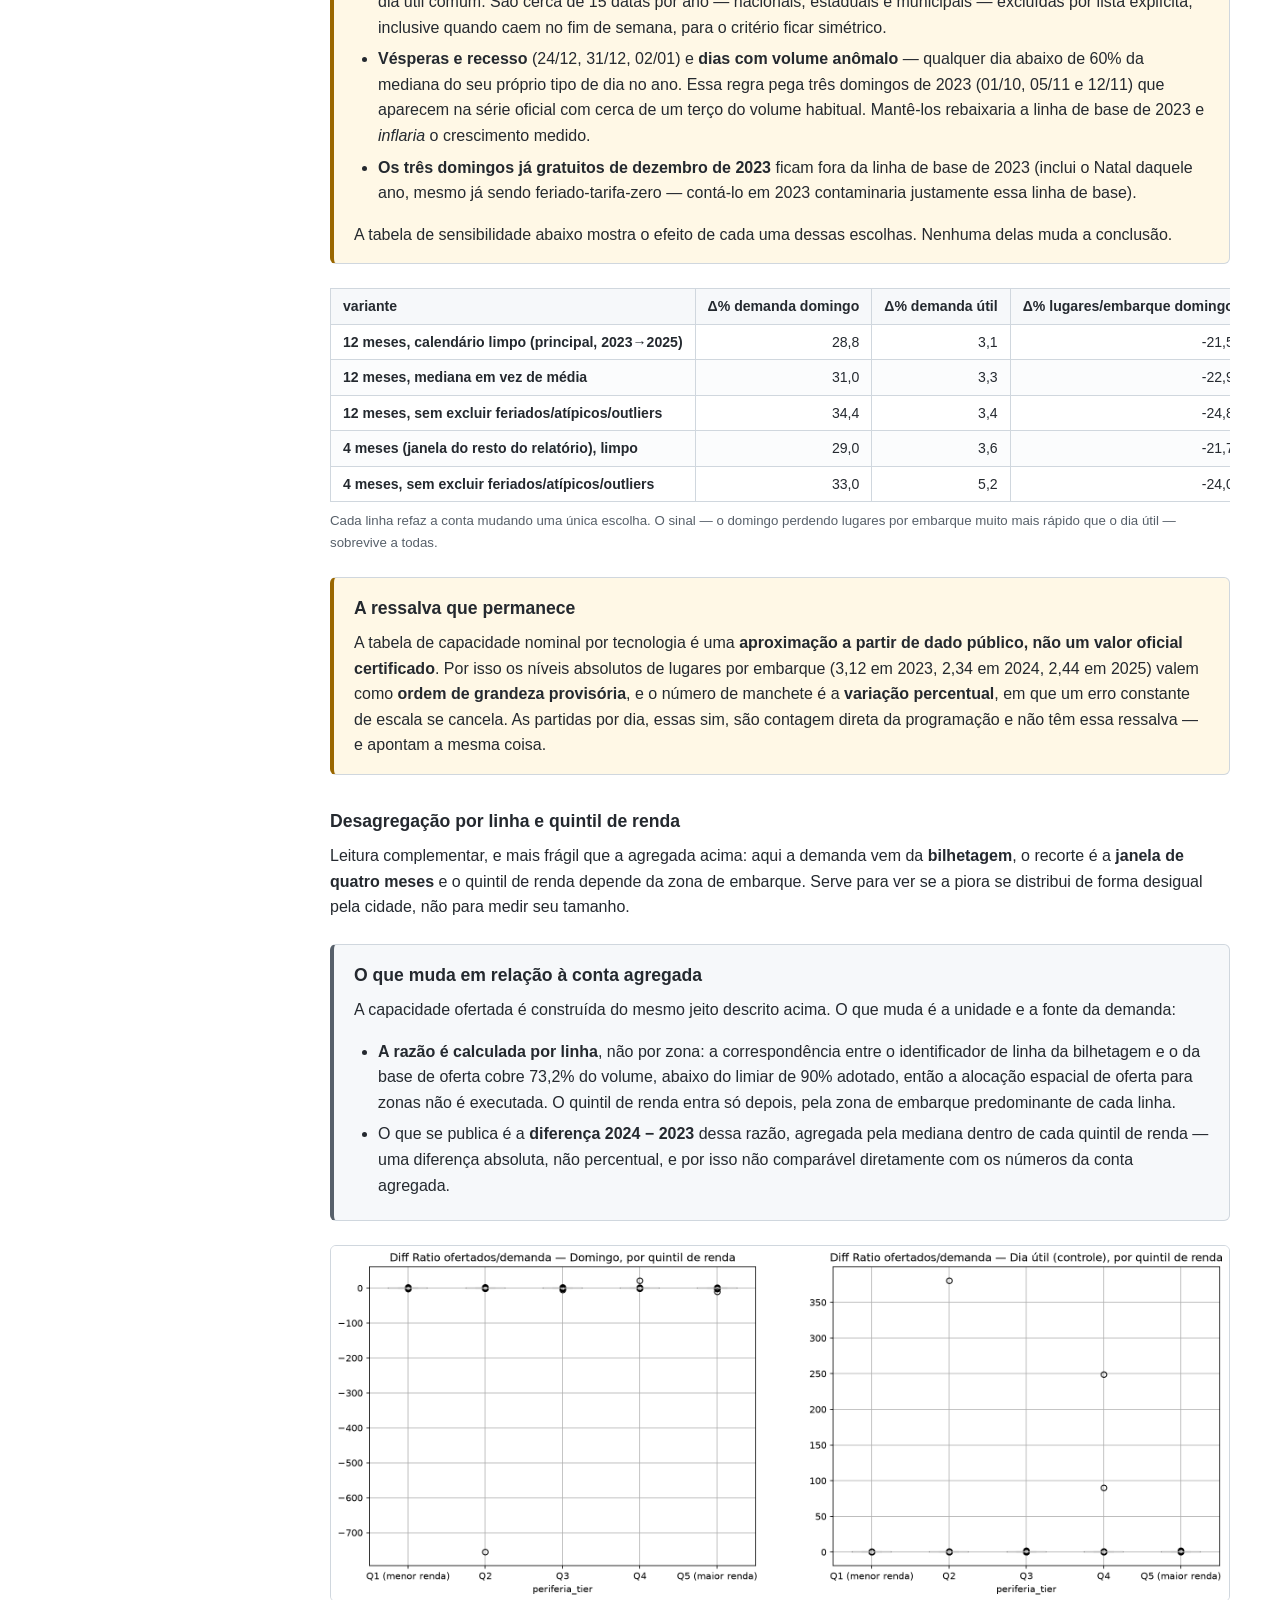
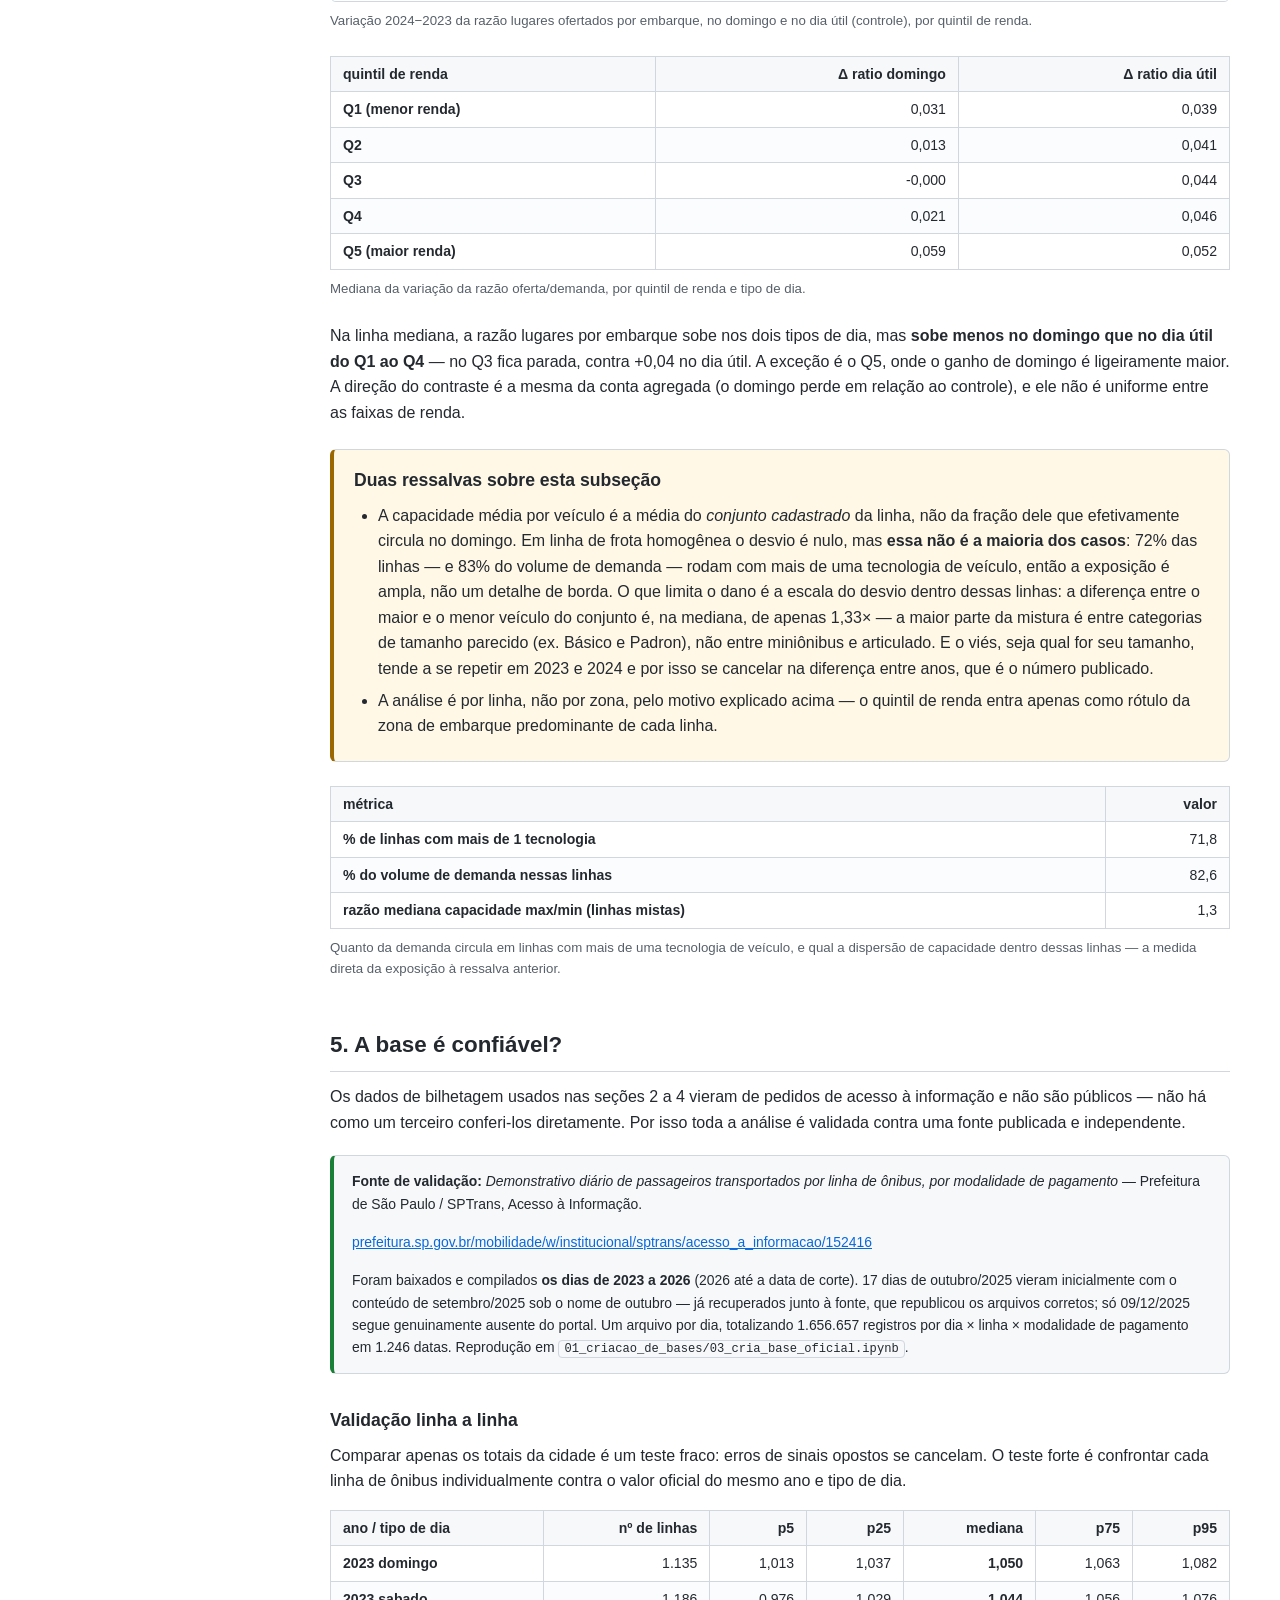
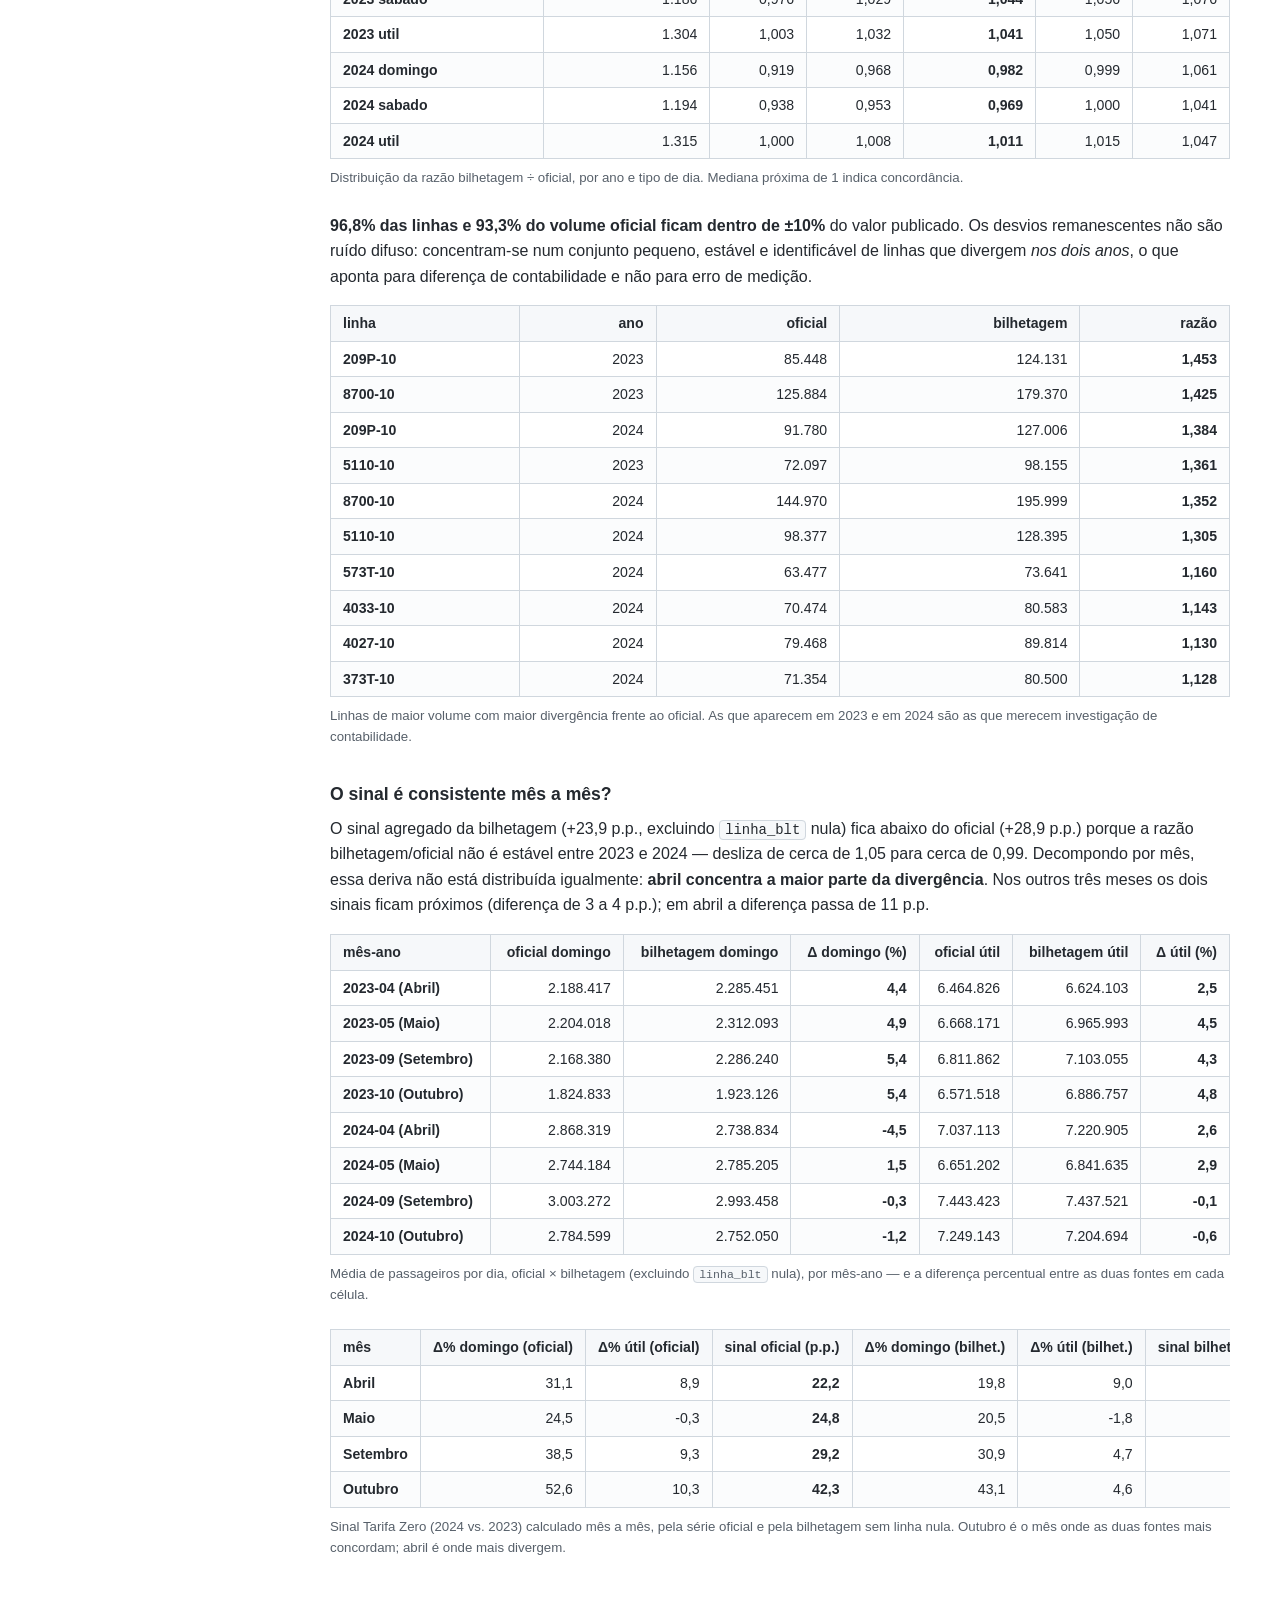
==== commit 3a6477b6: "feat: adiciona camada de quintis de renda ao mapa interativo do sinal Duas camadas alternaveis com t" ====
--- a/docs/index.html
+++ b/docs/index.html
@@ -124,7 +124,8 @@
   <img src="img/tiers_periferia.png" alt="Mapa das zonas OD classificadas em cinco quintis de renda domiciliar per capita">
   <figcaption>
     Tiers por quintil de renda domiciliar per capita média (Censo 2022, amostra). 355 zonas da
-    Pesquisa OD 2023 com demanda na bilhetagem; as demais, em cinza, ficam sem tier.
+    Pesquisa OD 2023 com demanda na bilhetagem; as demais, em cinza, ficam sem tier. Os quintis
+    também são uma camada do <a href="mapa_sinal_tarifa_zero_zona.html">mapa interativo do sinal</a>.
   </figcaption>
 </figure>
 
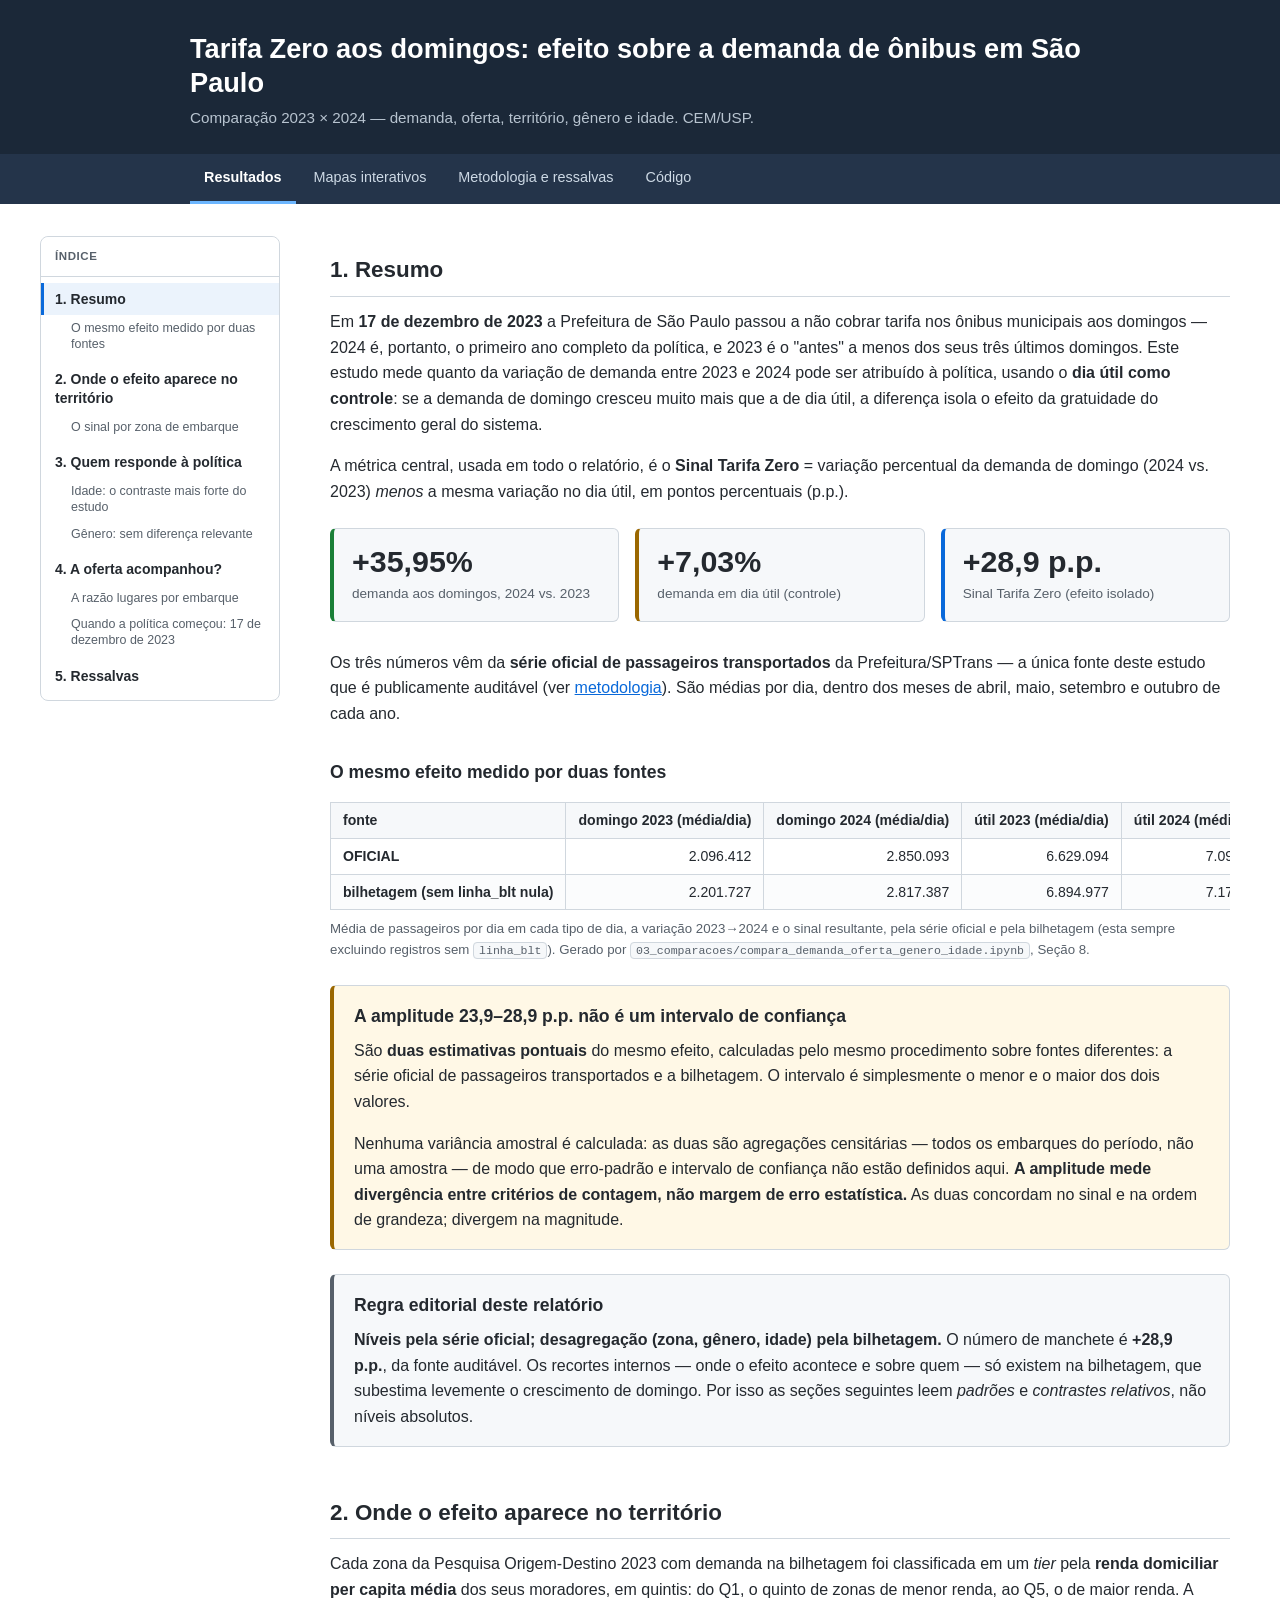
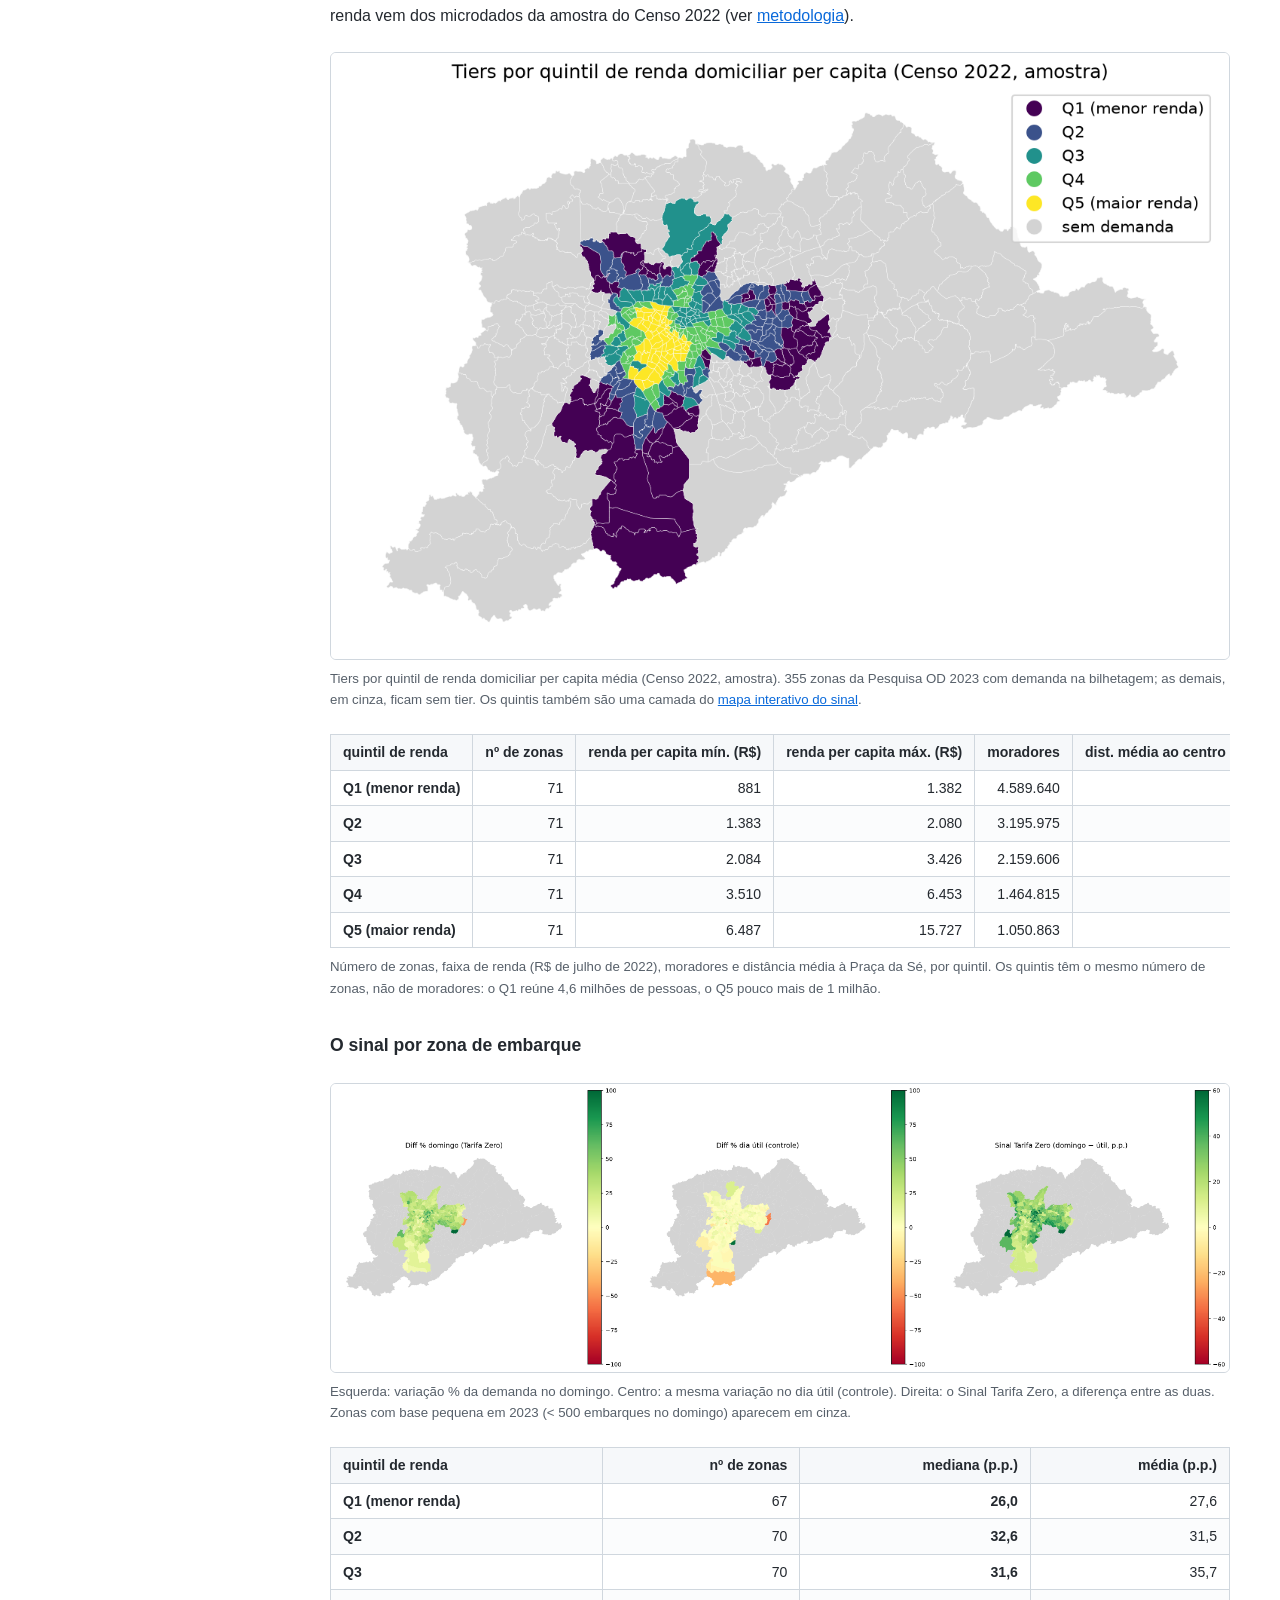
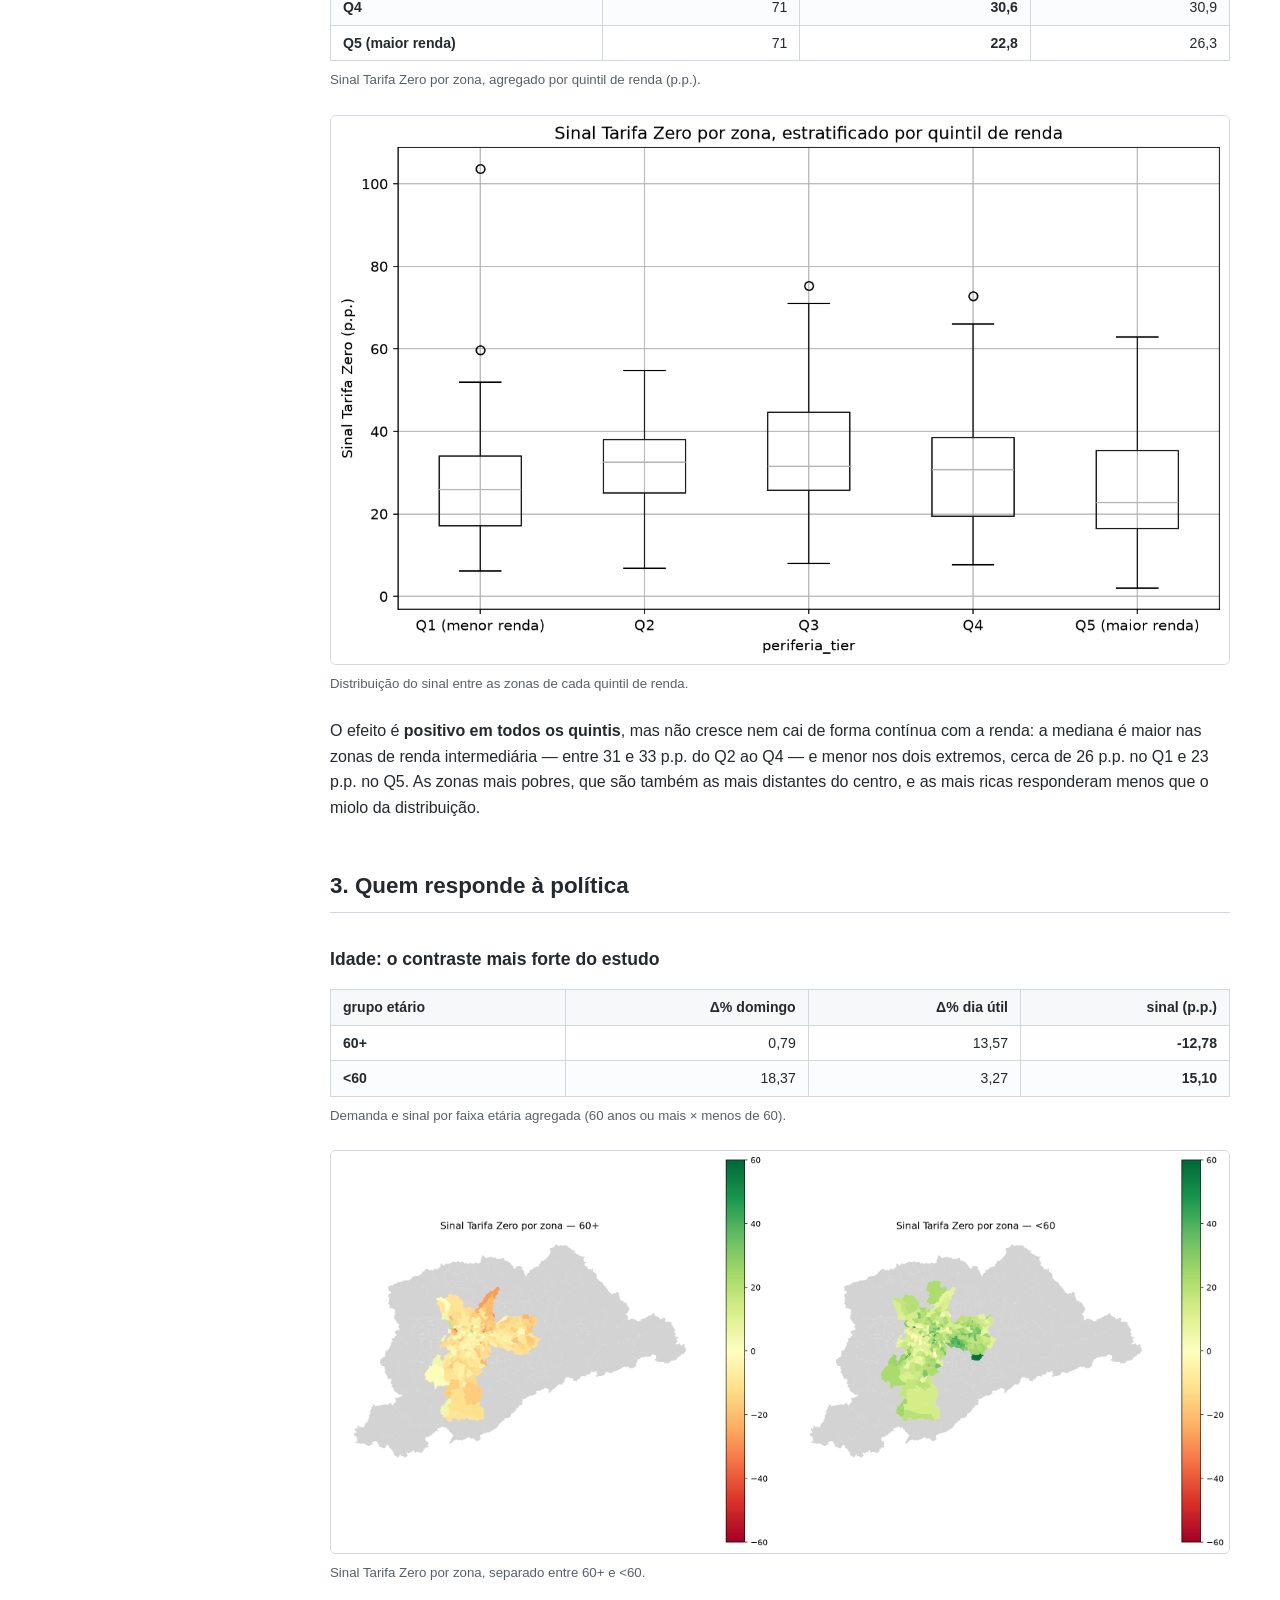
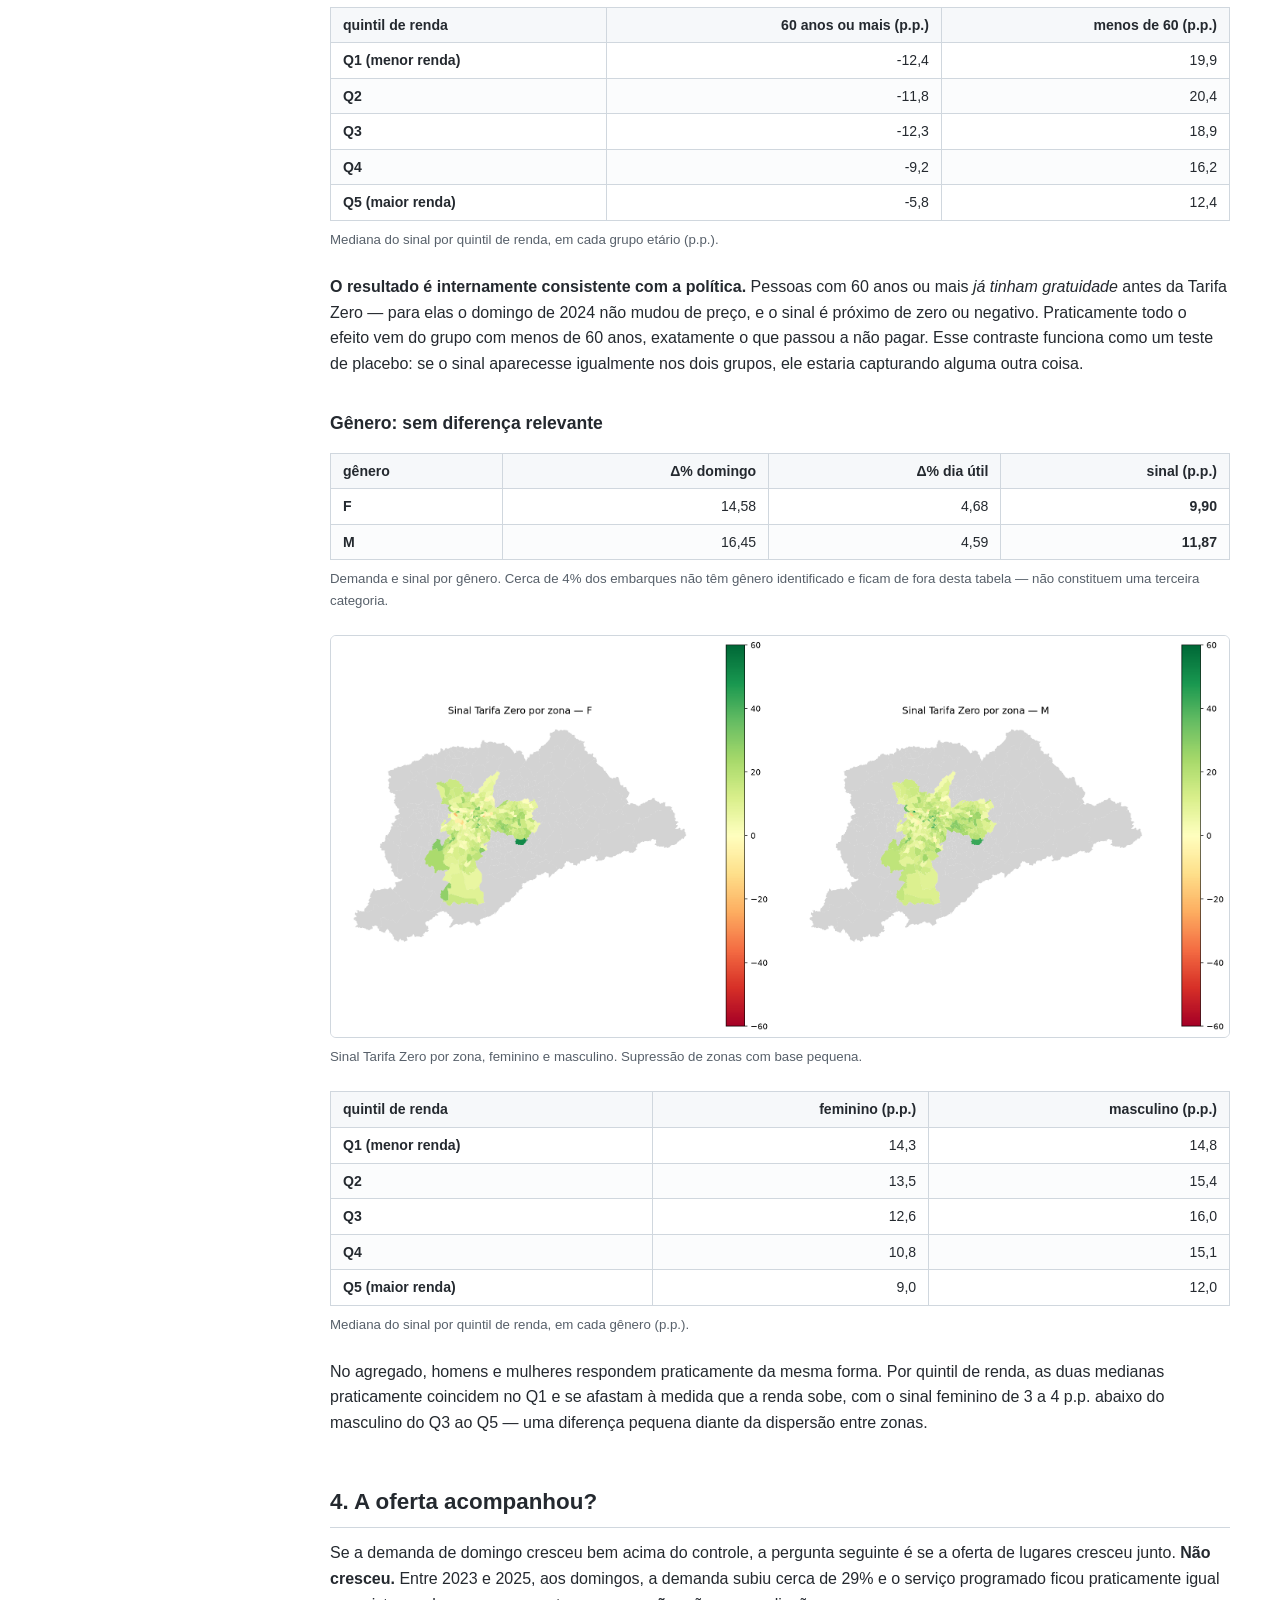
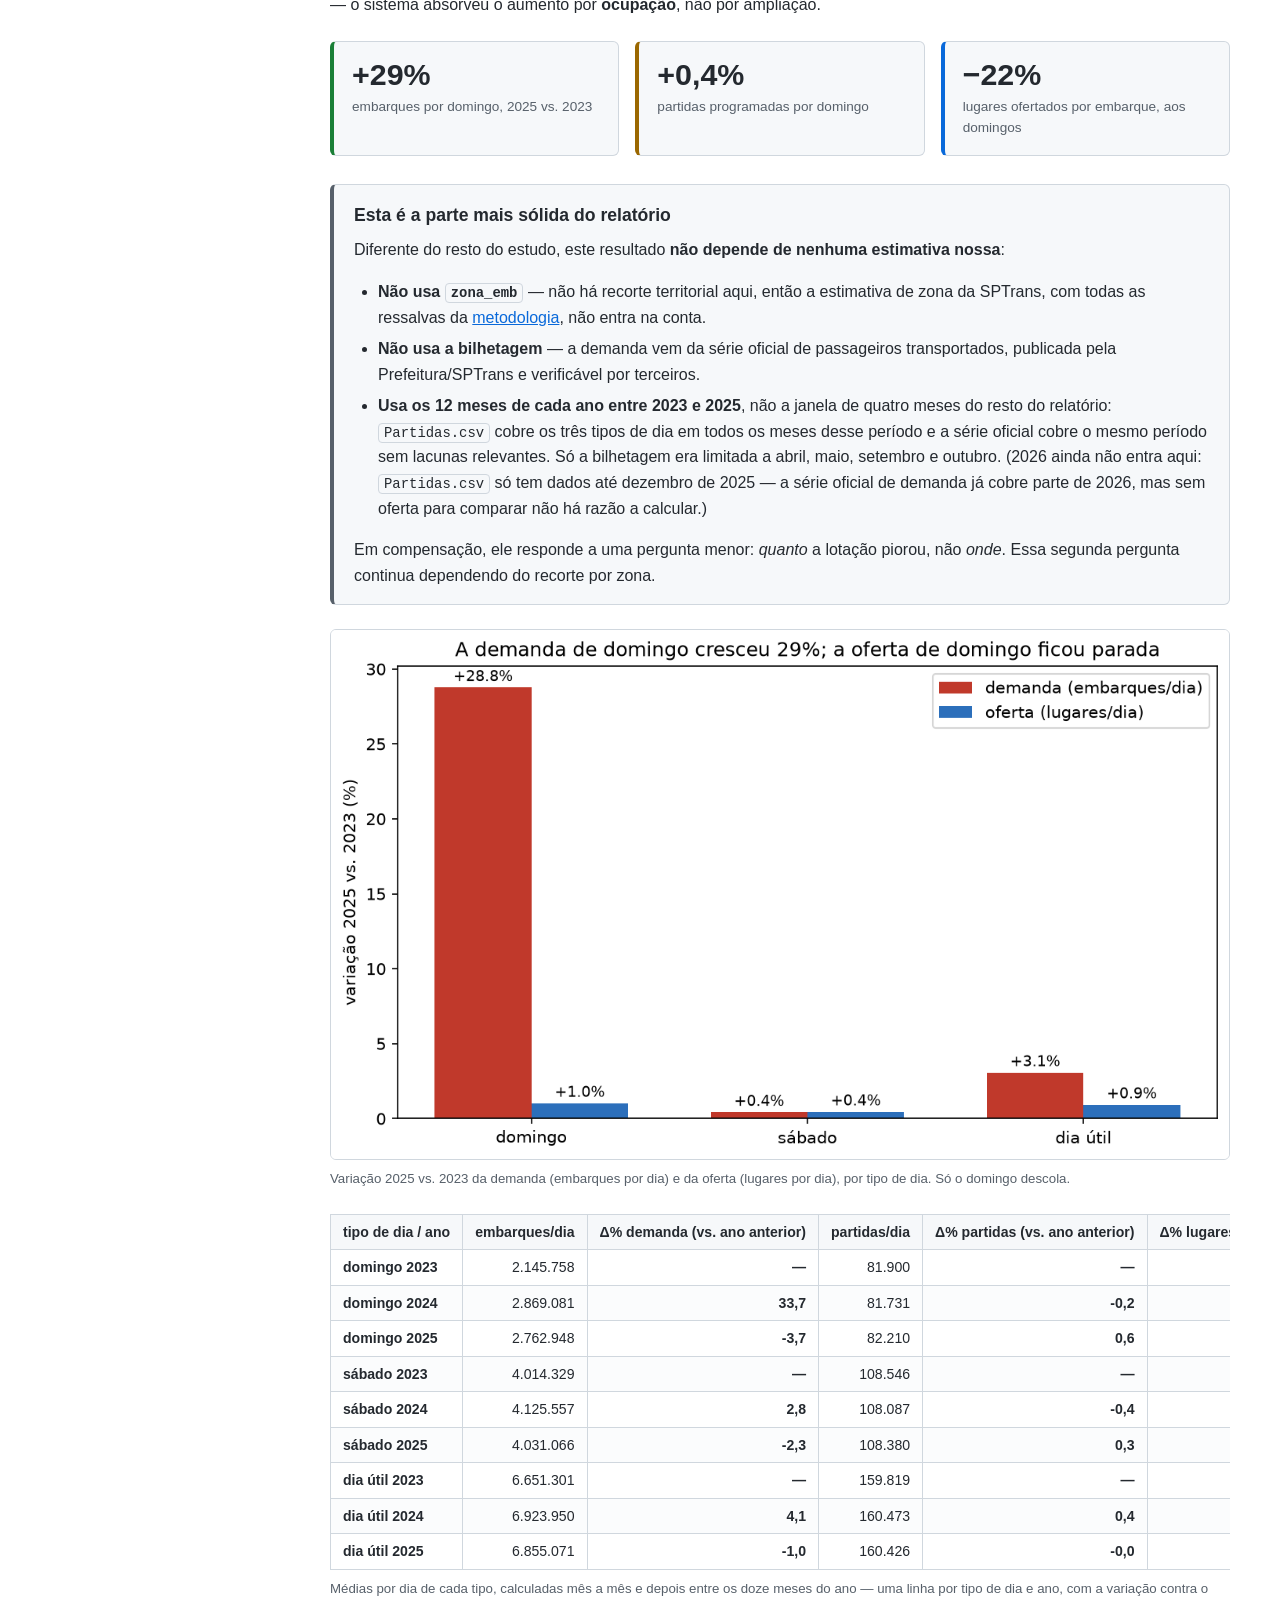
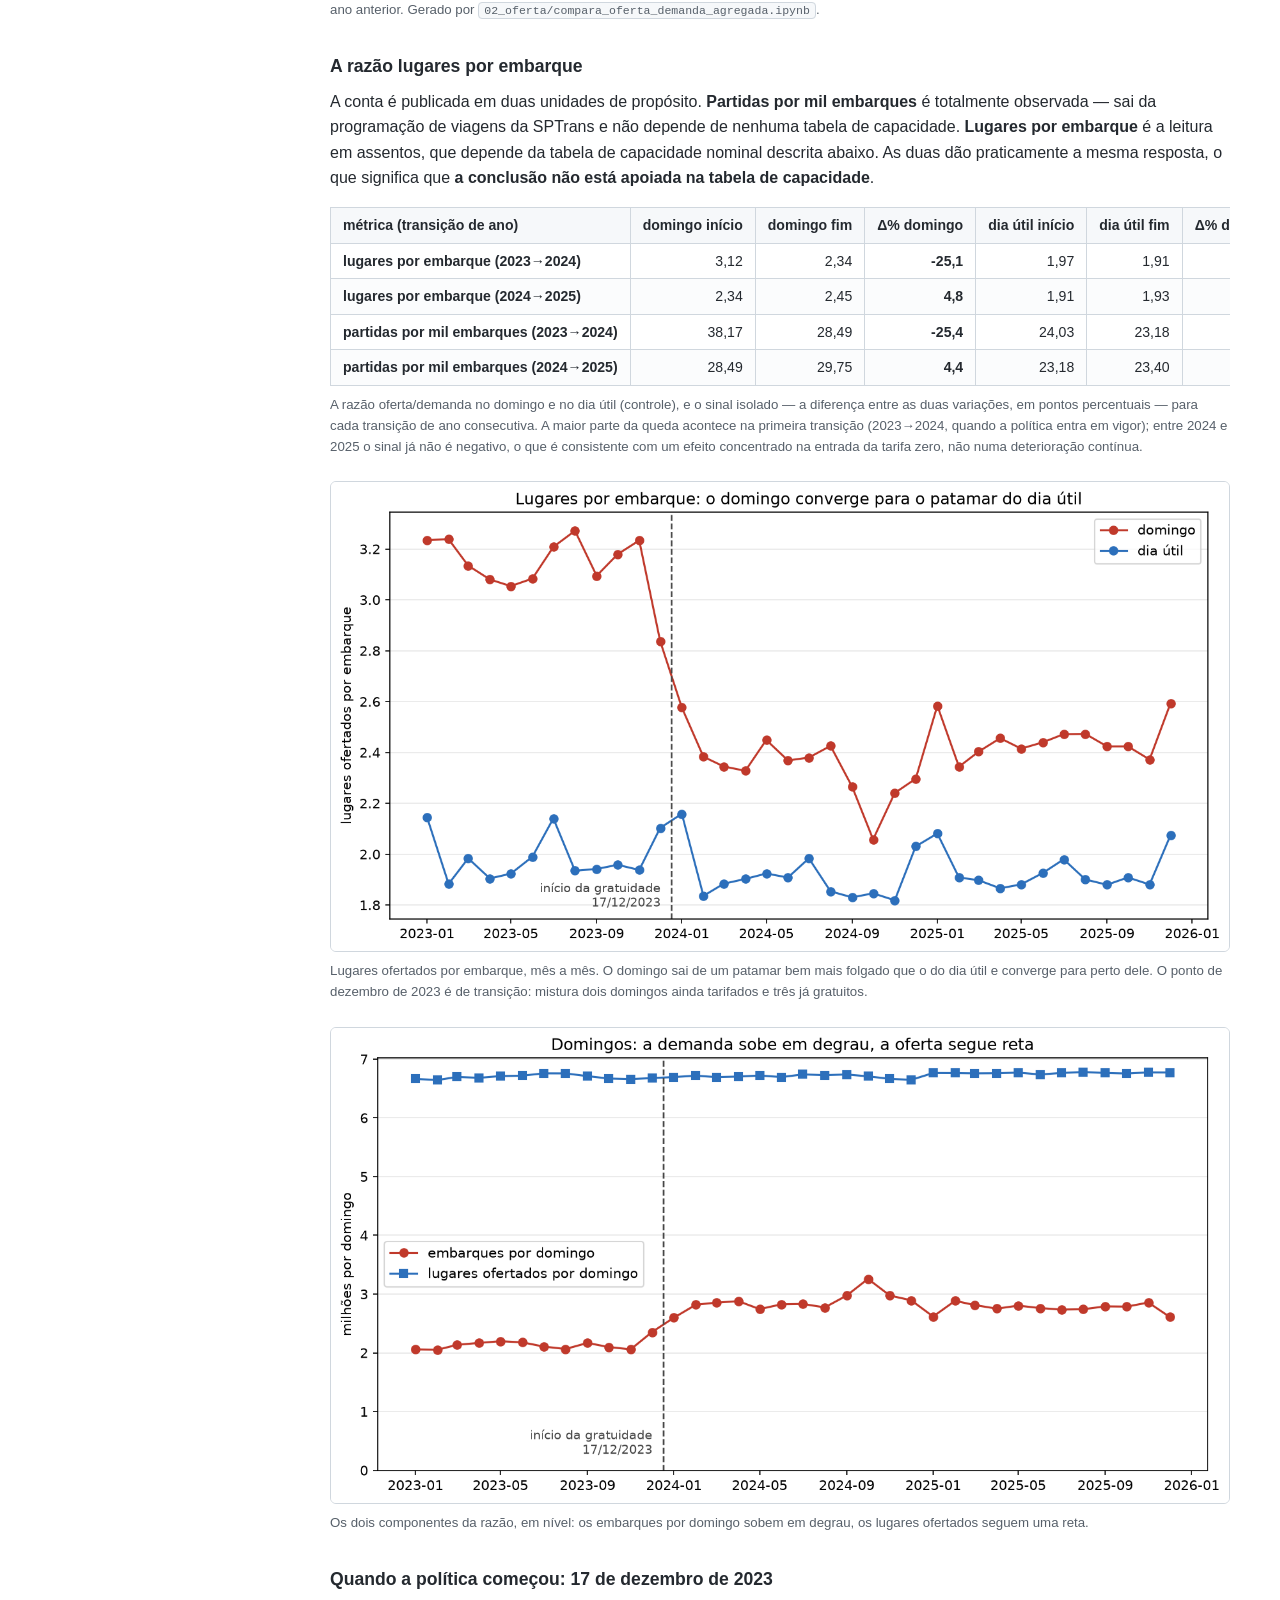
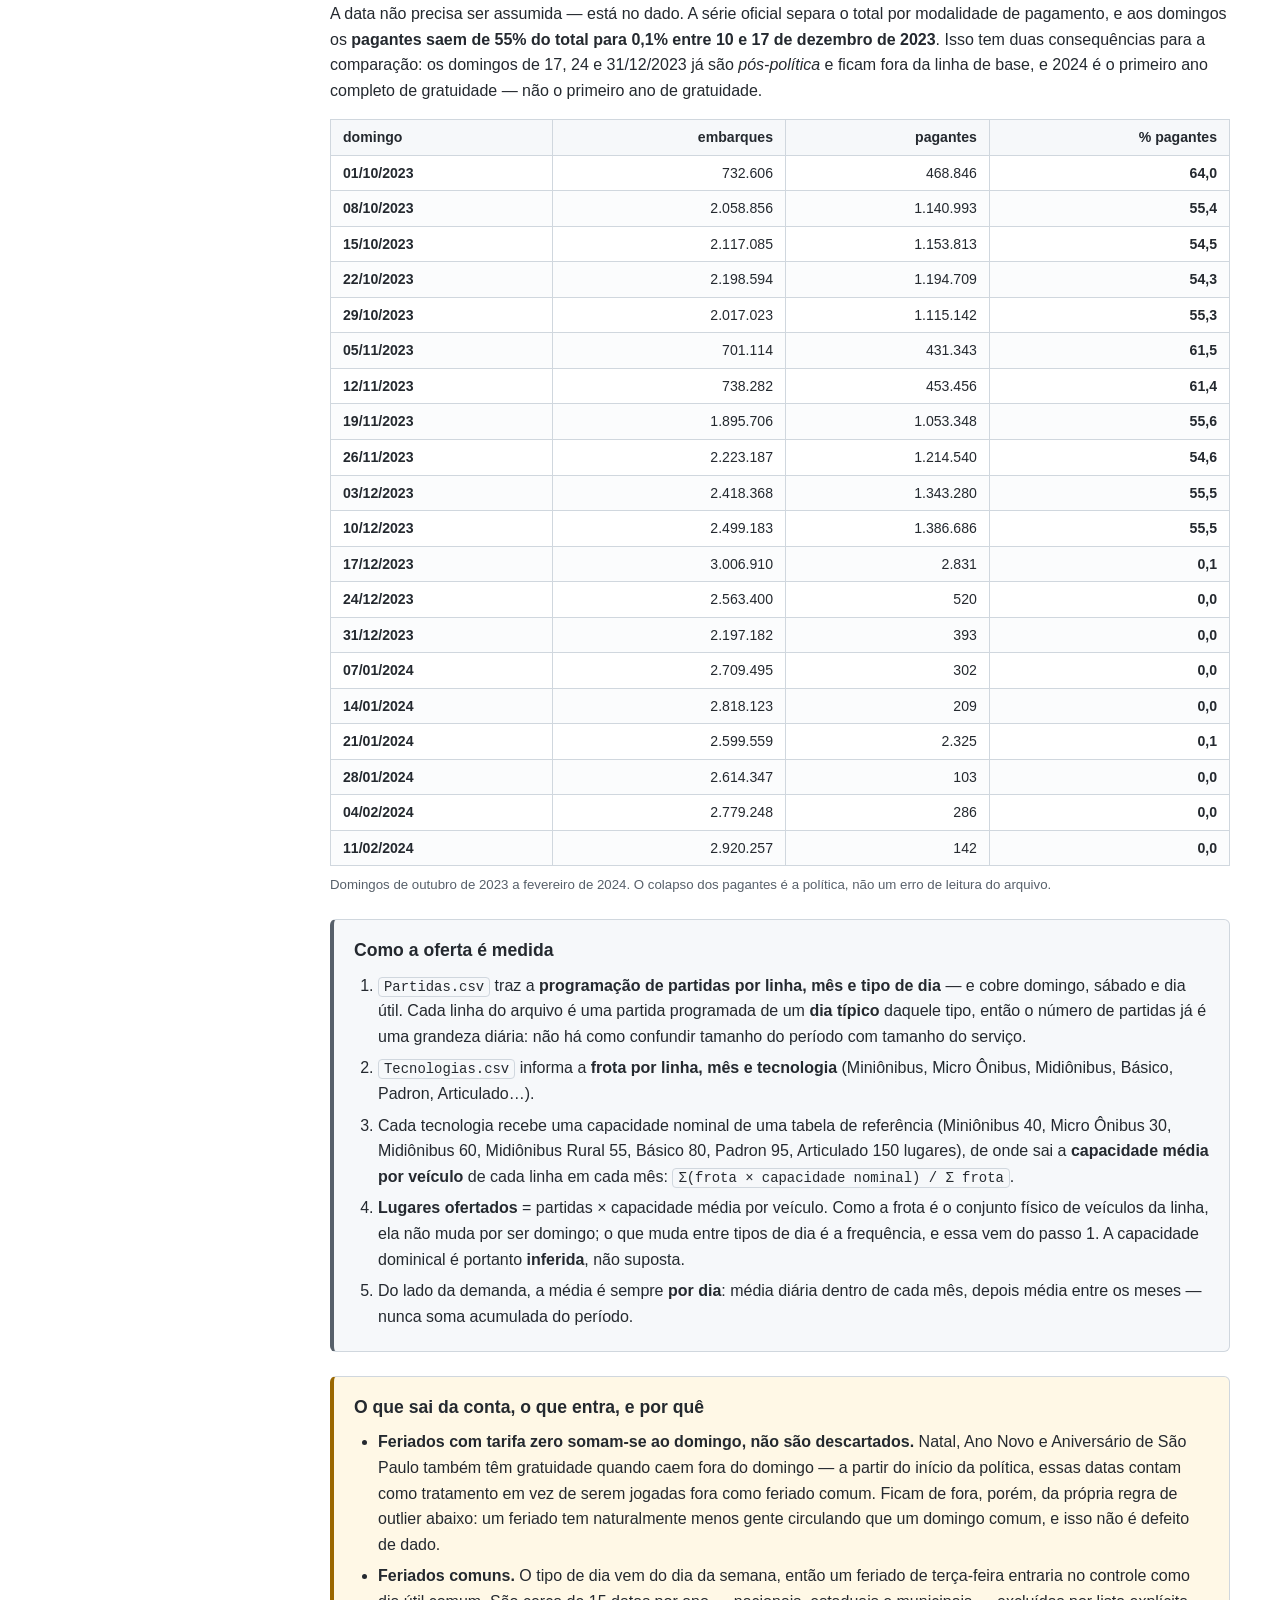
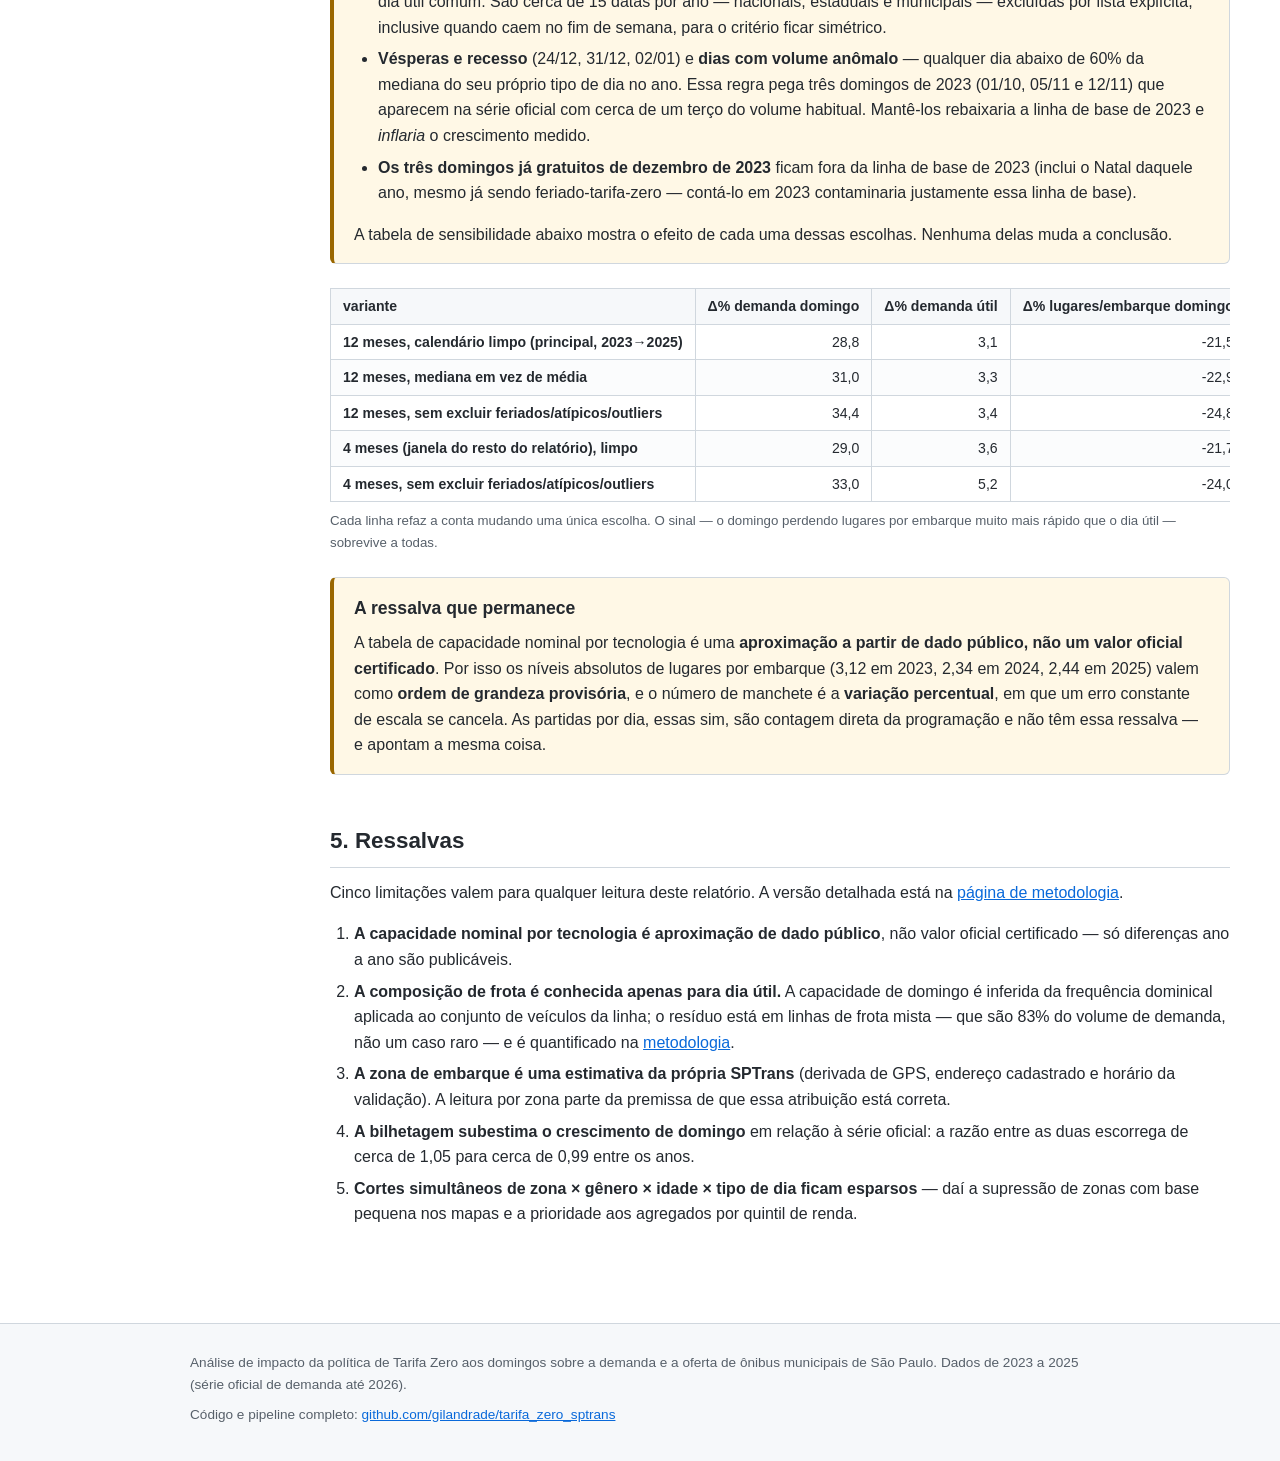
==== commit 0525f277: "docs: enxuga o relatorio, sem a razao por linha e a secao de validacao Saem a desagregacao da razao " ====
--- a/docs/index.html
+++ b/docs/index.html
@@ -70,7 +70,7 @@
 <p>
   Os três números vêm da <strong>série oficial de passageiros transportados</strong> da
   Prefeitura/SPTrans — a única fonte deste estudo que é publicamente auditável (ver
-  <a href="#confiavel">seção 5</a>). São médias por dia, dentro dos meses de abril, maio, setembro e
+  <a href="metodologia.html#fontes">metodologia</a>). São médias por dia, dentro dos meses de abril, maio, setembro e
   outubro de cada ano.
 </p>
 
@@ -417,164 +417,8 @@
   </p>
 </div>
 
-<h3>Desagregação por linha e quintil de renda</h3>
-
-<p>
-  Leitura complementar, e mais frágil que a agregada acima: aqui a demanda vem da
-  <strong>bilhetagem</strong>, o recorte é a <strong>janela de quatro meses</strong> e o quintil
-  de renda depende da zona de embarque. Serve para ver se a piora se distribui de forma desigual
-  pela cidade, não para medir seu tamanho.
-</p>
-
-<div class="caixa metodo">
-  <h3>O que muda em relação à conta agregada</h3>
-  <p>
-    A capacidade ofertada é construída do mesmo jeito descrito acima. O que muda é a unidade e a
-    fonte da demanda:
-  </p>
-  <ul>
-    <li>
-      <strong>A razão é calculada por linha</strong>, não por zona: a correspondência entre o
-      identificador de linha da bilhetagem e o da base de oferta cobre 73,2% do volume, abaixo do
-      limiar de 90% adotado, então a alocação espacial de oferta para zonas não é executada. O quintil
-      de renda entra só depois, pela zona de embarque predominante de cada linha.
-    </li>
-    <li>
-      O que se publica é a <strong>diferença 2024 − 2023</strong> dessa razão, agregada pela mediana
-      dentro de cada quintil de renda — uma diferença absoluta, não percentual, e por isso não comparável
-      diretamente com os números da conta agregada.
-    </li>
-  </ul>
-</div>
-
-<figure>
-  <img src="img/ratio_oferta_demanda_tier.png" alt="Boxplots da variação da razão oferta/demanda por quintil de renda, domingo e dia útil">
-  <figcaption>
-    Variação 2024−2023 da razão lugares ofertados por embarque, no domingo e no dia útil (controle),
-    por quintil de renda.
-  </figcaption>
-</figure>
-
-<div class="quadro-tabela" data-tabela="ratio_oferta_demanda_tier"></div>
-<p class="legenda-tabela">Mediana da variação da razão oferta/demanda, por quintil de renda e tipo de dia.</p>
-
-<p>
-  Na linha mediana, a razão lugares por embarque sobe nos dois tipos de dia, mas
-  <strong>sobe menos no domingo que no dia útil do Q1 ao Q4</strong> — no Q3 fica parada, contra
-  +0,04 no dia útil. A exceção é o Q5, onde o ganho de domingo é ligeiramente maior. A direção do
-  contraste é a mesma da conta agregada (o domingo perde em relação ao controle), e ele não é
-  uniforme entre as faixas de renda.
-</p>
-
-<div class="caixa alerta">
-  <h3>Duas ressalvas sobre esta subseção</h3>
-  <ul>
-    <li>
-      A capacidade média por veículo é a média do <em>conjunto cadastrado</em> da linha, não da
-      fração dele que efetivamente circula no domingo. Em linha de frota homogênea o desvio é nulo,
-      mas <strong>essa não é a maioria dos casos</strong>: 72% das linhas — e 83% do volume de
-      demanda — rodam com mais de uma tecnologia de veículo, então a exposição é ampla, não um
-      detalhe de borda. O que limita o dano é a escala do desvio dentro dessas linhas: a diferença
-      entre o maior e o menor veículo do conjunto é, na mediana, de apenas 1,33× — a maior parte da
-      mistura é entre categorias de tamanho parecido (ex. Básico e Padron), não entre miniônibus e
-      articulado. E o viés, seja qual for seu tamanho, tende a se repetir em 2023 e 2024 e por isso
-      se cancelar na diferença entre anos, que é o número publicado.
-    </li>
-    <li>
-      A análise é por linha, não por zona, pelo motivo explicado acima — o quintil de renda entra apenas como
-      rótulo da zona de embarque predominante de cada linha.
-    </li>
-  </ul>
-</div>
-
-<div class="quadro-tabela" data-tabela="heterogeneidade_frota"></div>
-<p class="legenda-tabela">
-  Quanto da demanda circula em linhas com mais de uma tecnologia de veículo, e qual a dispersão de
-  capacidade dentro dessas linhas — a medida direta da exposição à ressalva anterior.
-</p>
-
-<!-- ================= 5. VALIDAÇÃO ================= -->
-<h2 id="confiavel">5. A base é confiável?</h2>
-
-<p>
-  Os dados de bilhetagem usados nas seções 2 a 4 vieram de pedidos de acesso à informação e não são
-  públicos — não há como um terceiro conferi-los diretamente. Por isso toda a análise é validada
-  contra uma fonte publicada e independente.
-</p>
-
-<div class="fonte">
-  <p>
-    <strong>Fonte de validação:</strong> <em>Demonstrativo diário de passageiros transportados por
-    linha de ônibus, por modalidade de pagamento</em> — Prefeitura de São Paulo / SPTrans,
-    Acesso à Informação.
-  </p>
-  <p>
-    <a href="https://prefeitura.sp.gov.br/mobilidade/w/institucional/sptrans/acesso_a_informacao/152416"
-       target="_blank" rel="noopener">
-      prefeitura.sp.gov.br/mobilidade/w/institucional/sptrans/acesso_a_informacao/152416
-    </a>
-  </p>
-  <p>
-    Foram baixados e compilados <strong>os dias de 2023 a 2026</strong> (2026 até a data de corte).
-    17 dias de outubro/2025 vieram inicialmente com o conteúdo de setembro/2025 sob o nome de
-    outubro — já recuperados junto à fonte, que republicou os arquivos corretos; só 09/12/2025
-    segue genuinamente ausente do portal. Um arquivo por dia, totalizando 1.656.657 registros por
-    dia × linha × modalidade de pagamento em 1.246 datas.
-    Reprodução em <code>01_criacao_de_bases/03_cria_base_oficial.ipynb</code>.
-  </p>
-</div>
-
-<h3>Validação linha a linha</h3>
-
-<p>
-  Comparar apenas os totais da cidade é um teste fraco: erros de sinais opostos se cancelam. O teste
-  forte é confrontar cada linha de ônibus individualmente contra o valor oficial do mesmo ano e tipo
-  de dia.
-</p>
-
-<div class="quadro-tabela" data-tabela="validacao_por_linha"></div>
-<p class="legenda-tabela">
-  Distribuição da razão bilhetagem ÷ oficial, por ano e tipo de dia. Mediana próxima de 1 indica
-  concordância.
-</p>
-
-<p>
-  <strong>96,8% das linhas e 93,3% do volume oficial ficam dentro de ±10%</strong> do valor
-  publicado. Os desvios remanescentes não são ruído difuso: concentram-se num conjunto pequeno,
-  estável e identificável de linhas que divergem <em>nos dois anos</em>, o que aponta para diferença
-  de contabilidade e não para erro de medição.
-</p>
-
-<div class="quadro-tabela" data-tabela="linhas_divergentes"></div>
-<p class="legenda-tabela">
-  Linhas de maior volume com maior divergência frente ao oficial. As que aparecem em 2023 e em 2024
-  são as que merecem investigação de contabilidade.
-</p>
-
-<h3>O sinal é consistente mês a mês?</h3>
-
-<p>
-  O sinal agregado da bilhetagem (+23,9 p.p., excluindo <code>linha_blt</code> nula) fica abaixo do
-  oficial (+28,9 p.p.) porque a razão bilhetagem/oficial não é estável entre 2023 e 2024 — desliza
-  de cerca de 1,05 para cerca de 0,99. Decompondo por mês, essa deriva não está distribuída
-  igualmente: <strong>abril concentra a maior parte da divergência</strong>. Nos outros três meses
-  os dois sinais ficam próximos (diferença de 3 a 4 p.p.); em abril a diferença passa de 11 p.p.
-</p>
-
-<div class="quadro-tabela" data-tabela="niveis_mes_ano"></div>
-<p class="legenda-tabela">
-  Média de passageiros por dia, oficial × bilhetagem (excluindo <code>linha_blt</code> nula), por
-  mês-ano — e a diferença percentual entre as duas fontes em cada célula.
-</p>
-
-<div class="quadro-tabela" data-tabela="sinal_mes_ano"></div>
-<p class="legenda-tabela">
-  Sinal Tarifa Zero (2024 vs. 2023) calculado mês a mês, pela série oficial e pela bilhetagem sem
-  linha nula. Outubro é o mês onde as duas fontes mais concordam; abril é onde mais divergem.
-</p>
-
-<!-- ================= 6. RESSALVAS ================= -->
-<h2 id="ressalvas">6. Ressalvas</h2>
+<!-- ================= 5. RESSALVAS ================= -->
+<h2 id="ressalvas">5. Ressalvas</h2>
 
 <p>Cinco limitações valem para qualquer leitura deste relatório. A versão detalhada está na
    <a href="metodologia.html">página de metodologia</a>.</p>
@@ -588,7 +432,7 @@
     <strong>A composição de frota é conhecida apenas para dia útil.</strong> A capacidade de domingo
     é inferida da frequência dominical aplicada ao conjunto de veículos da linha; o resíduo está em
     linhas de frota mista — que são 83% do volume de demanda, não um caso raro — e é quantificado
-    na <a href="#oferta">seção 4</a>.
+    na <a href="metodologia.html#capacidade">metodologia</a>.
   </li>
   <li>
     <strong>A zona de embarque é uma estimativa da própria SPTrans</strong> (derivada de GPS,
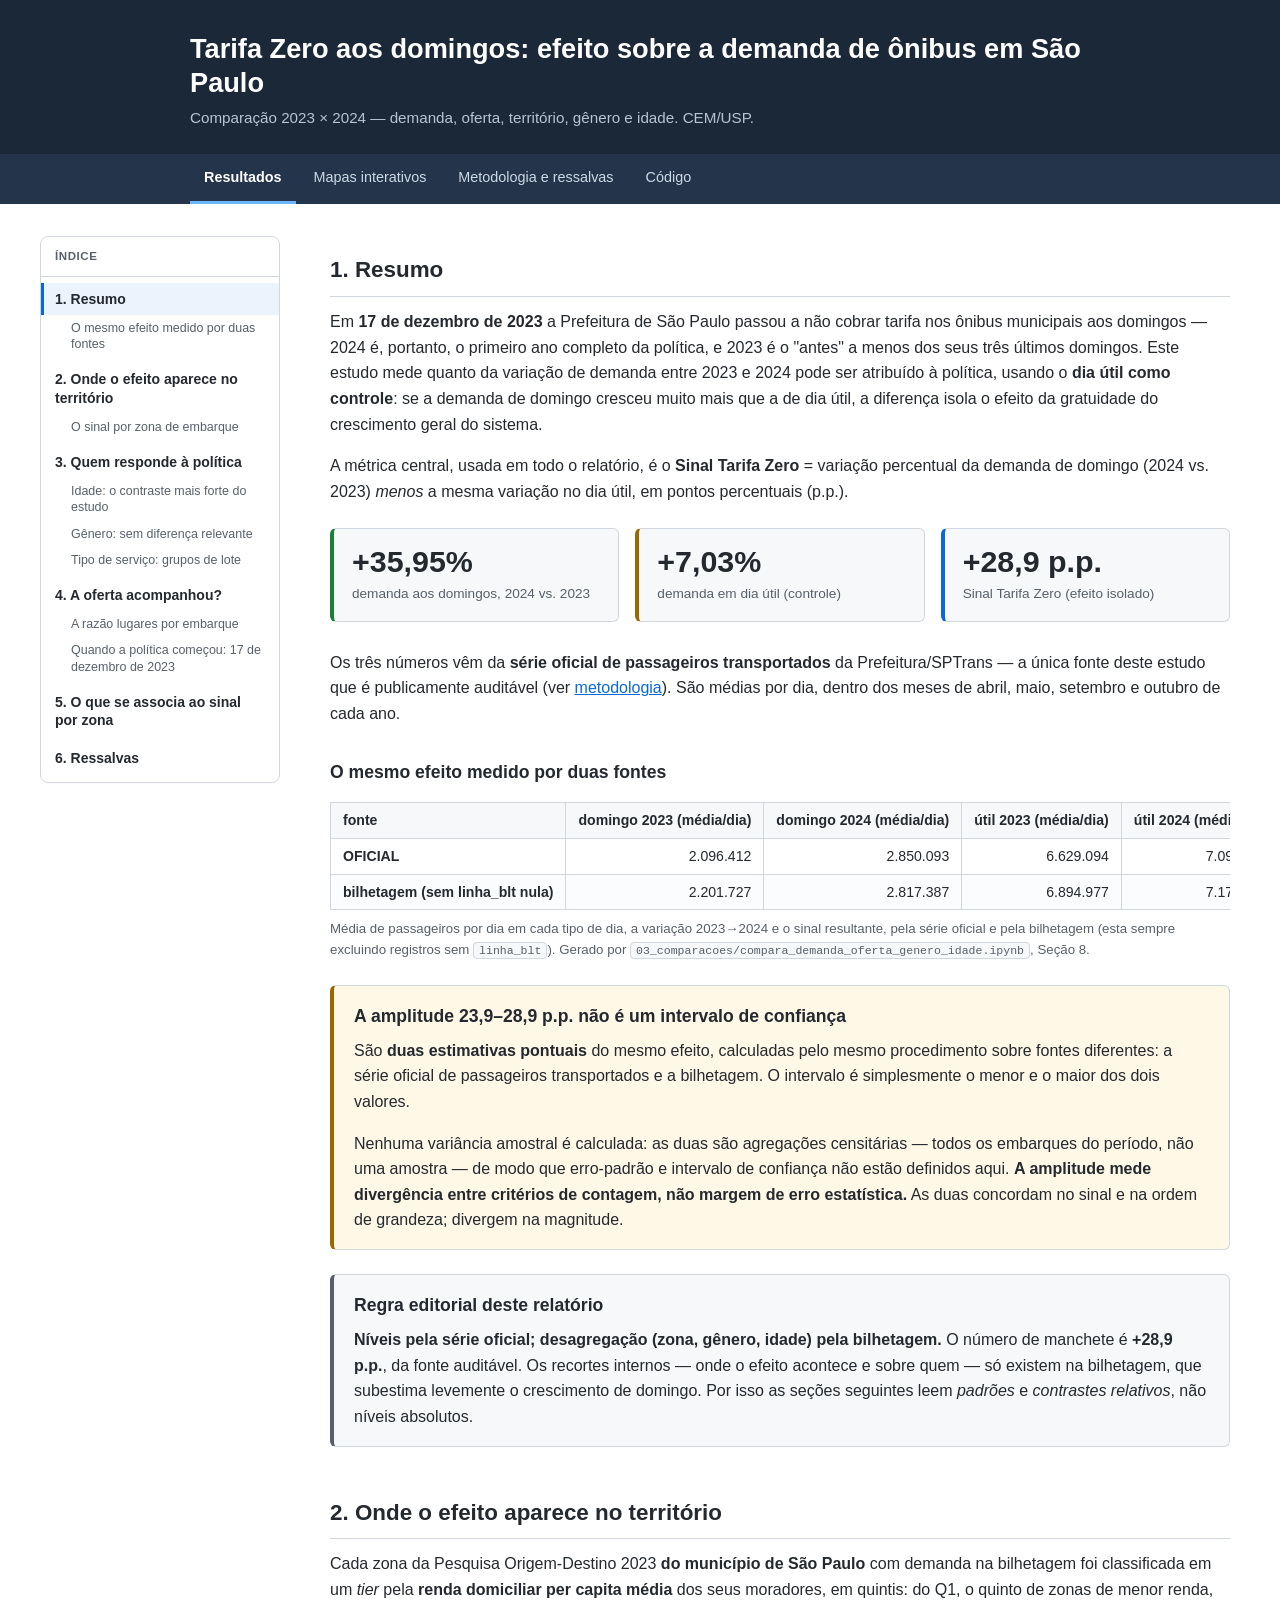
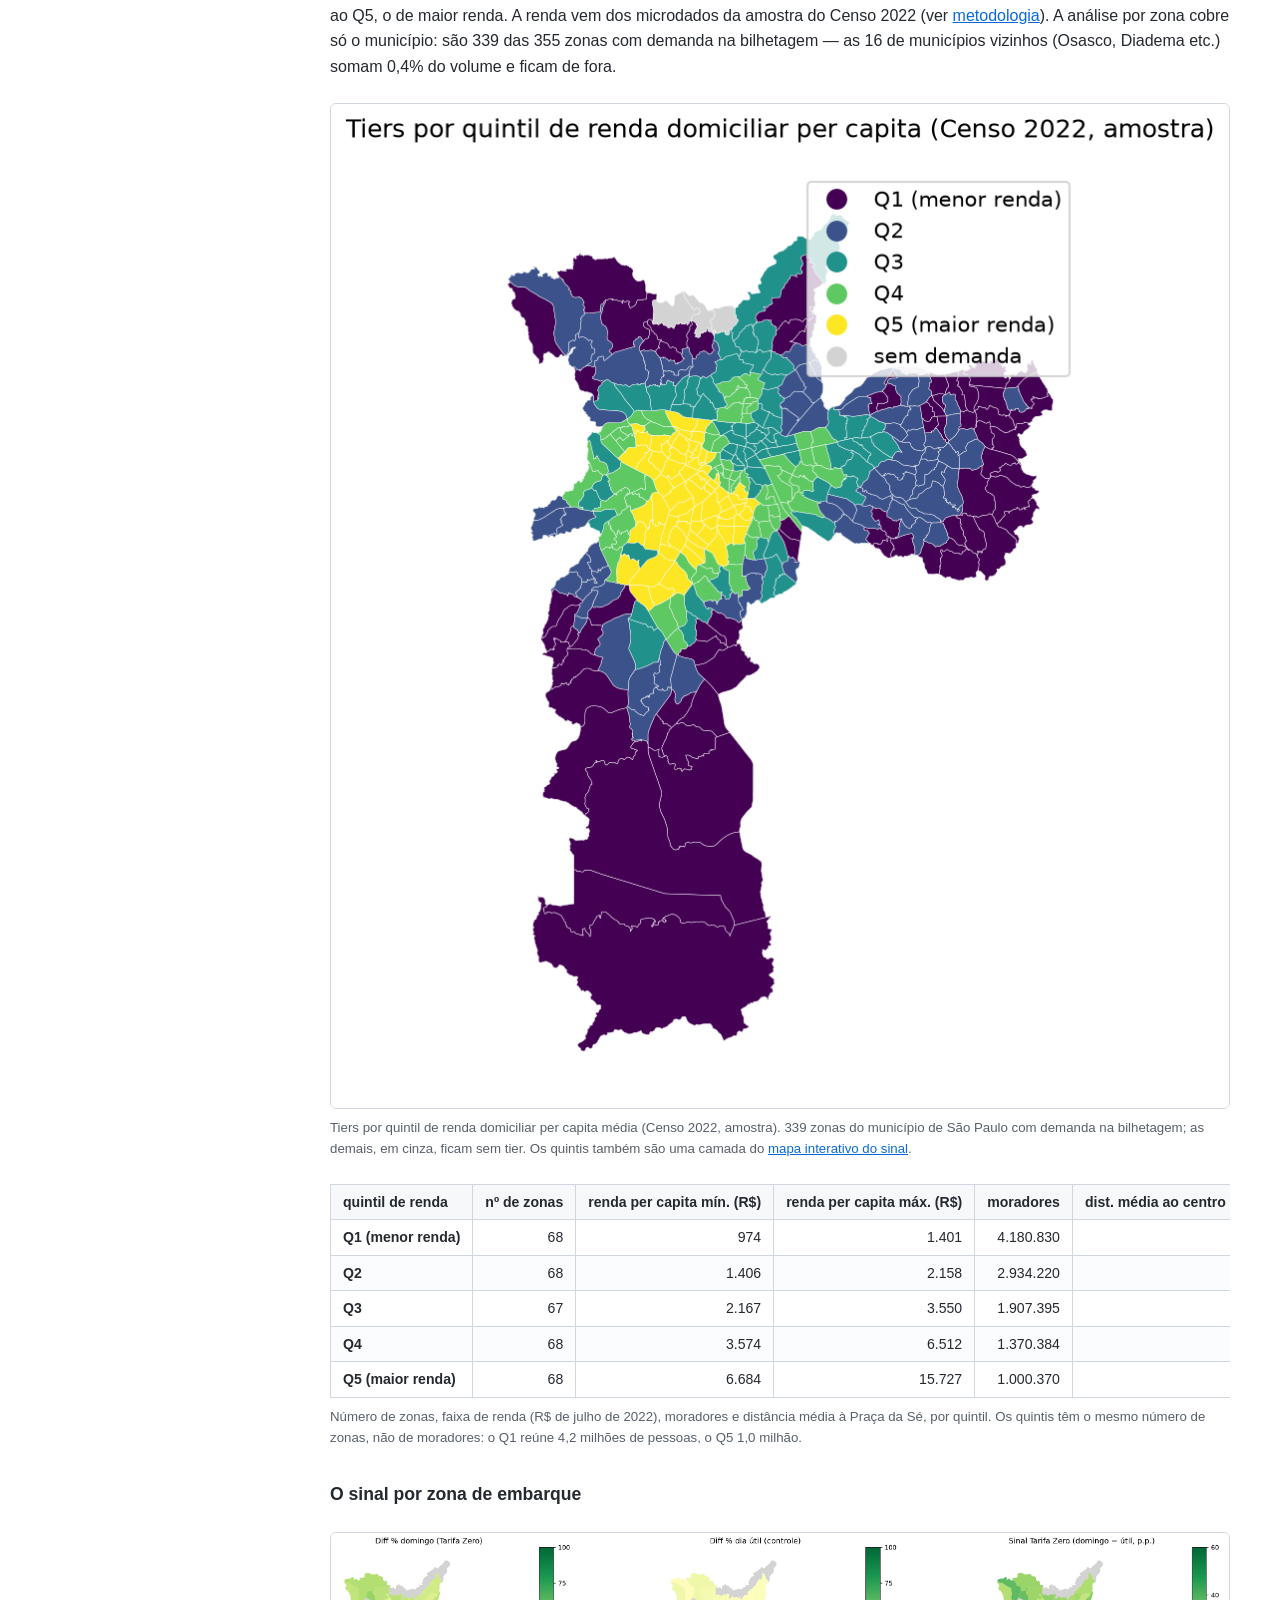
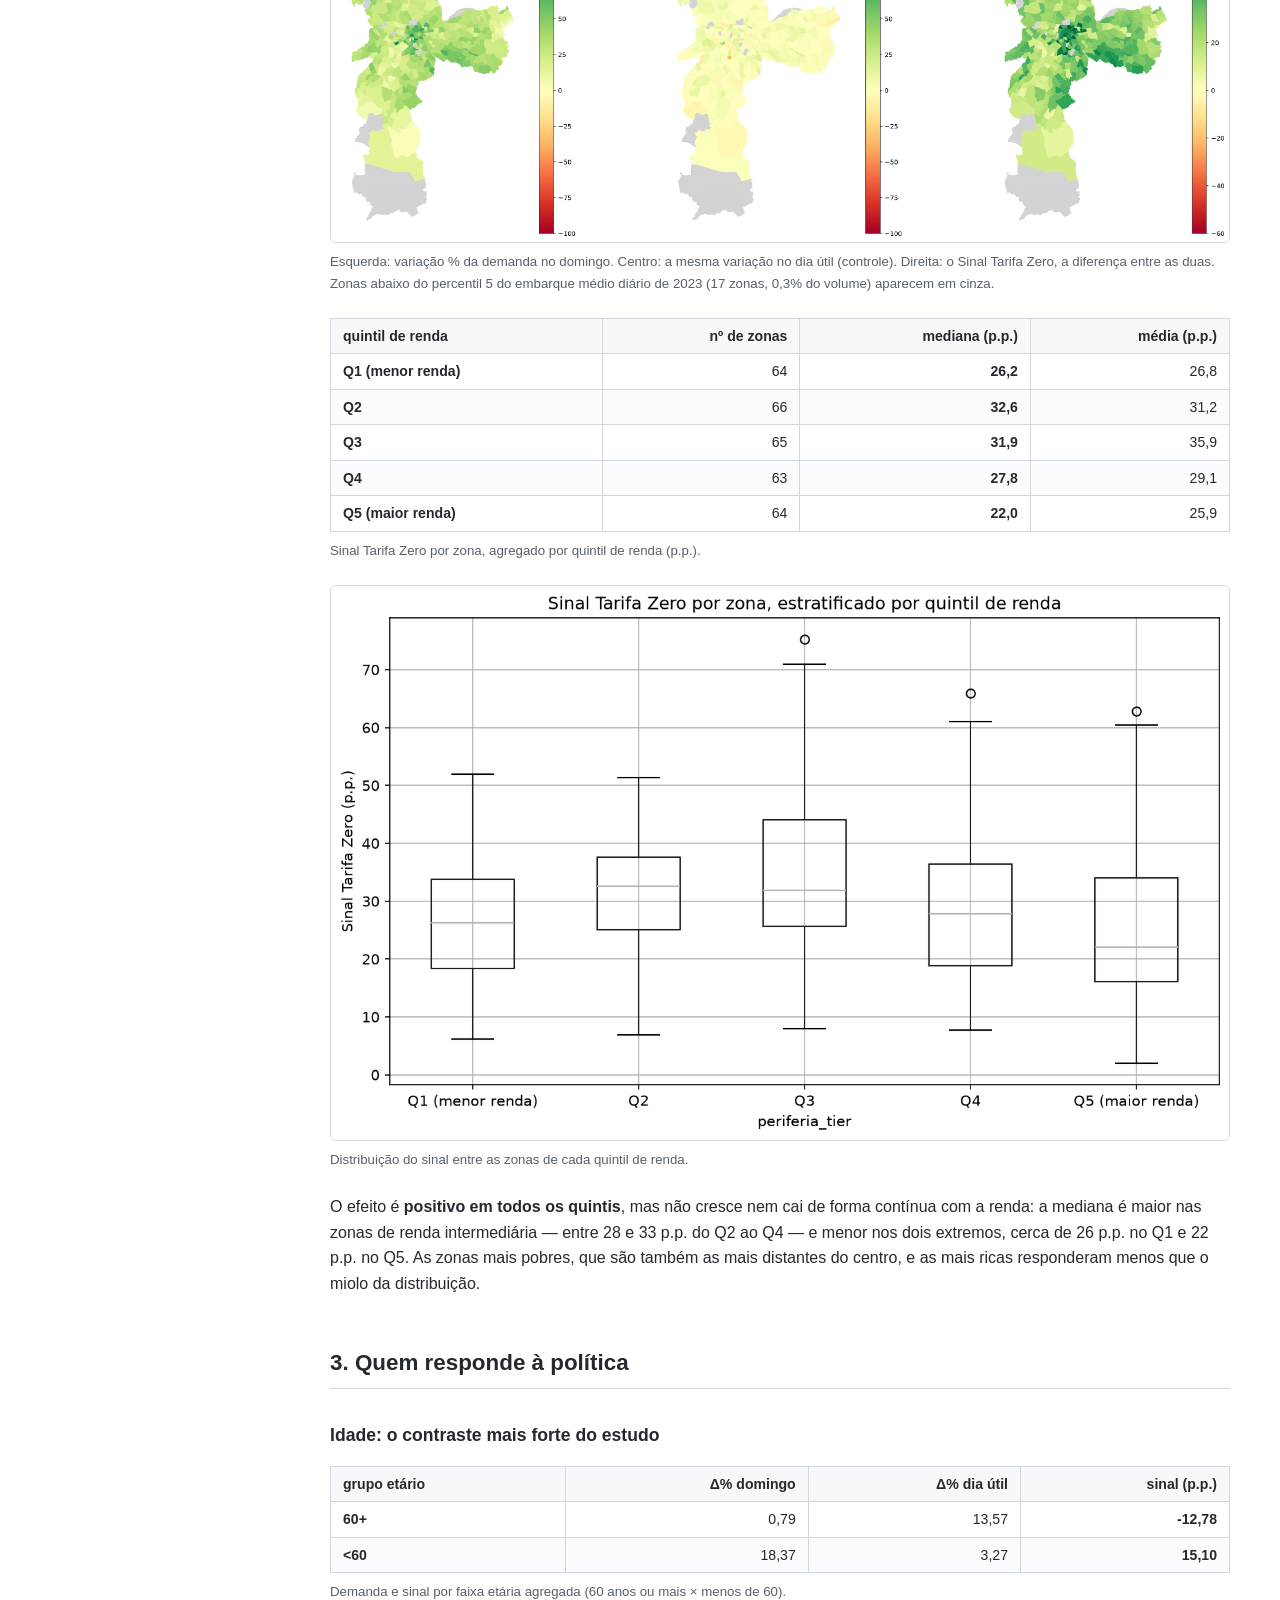
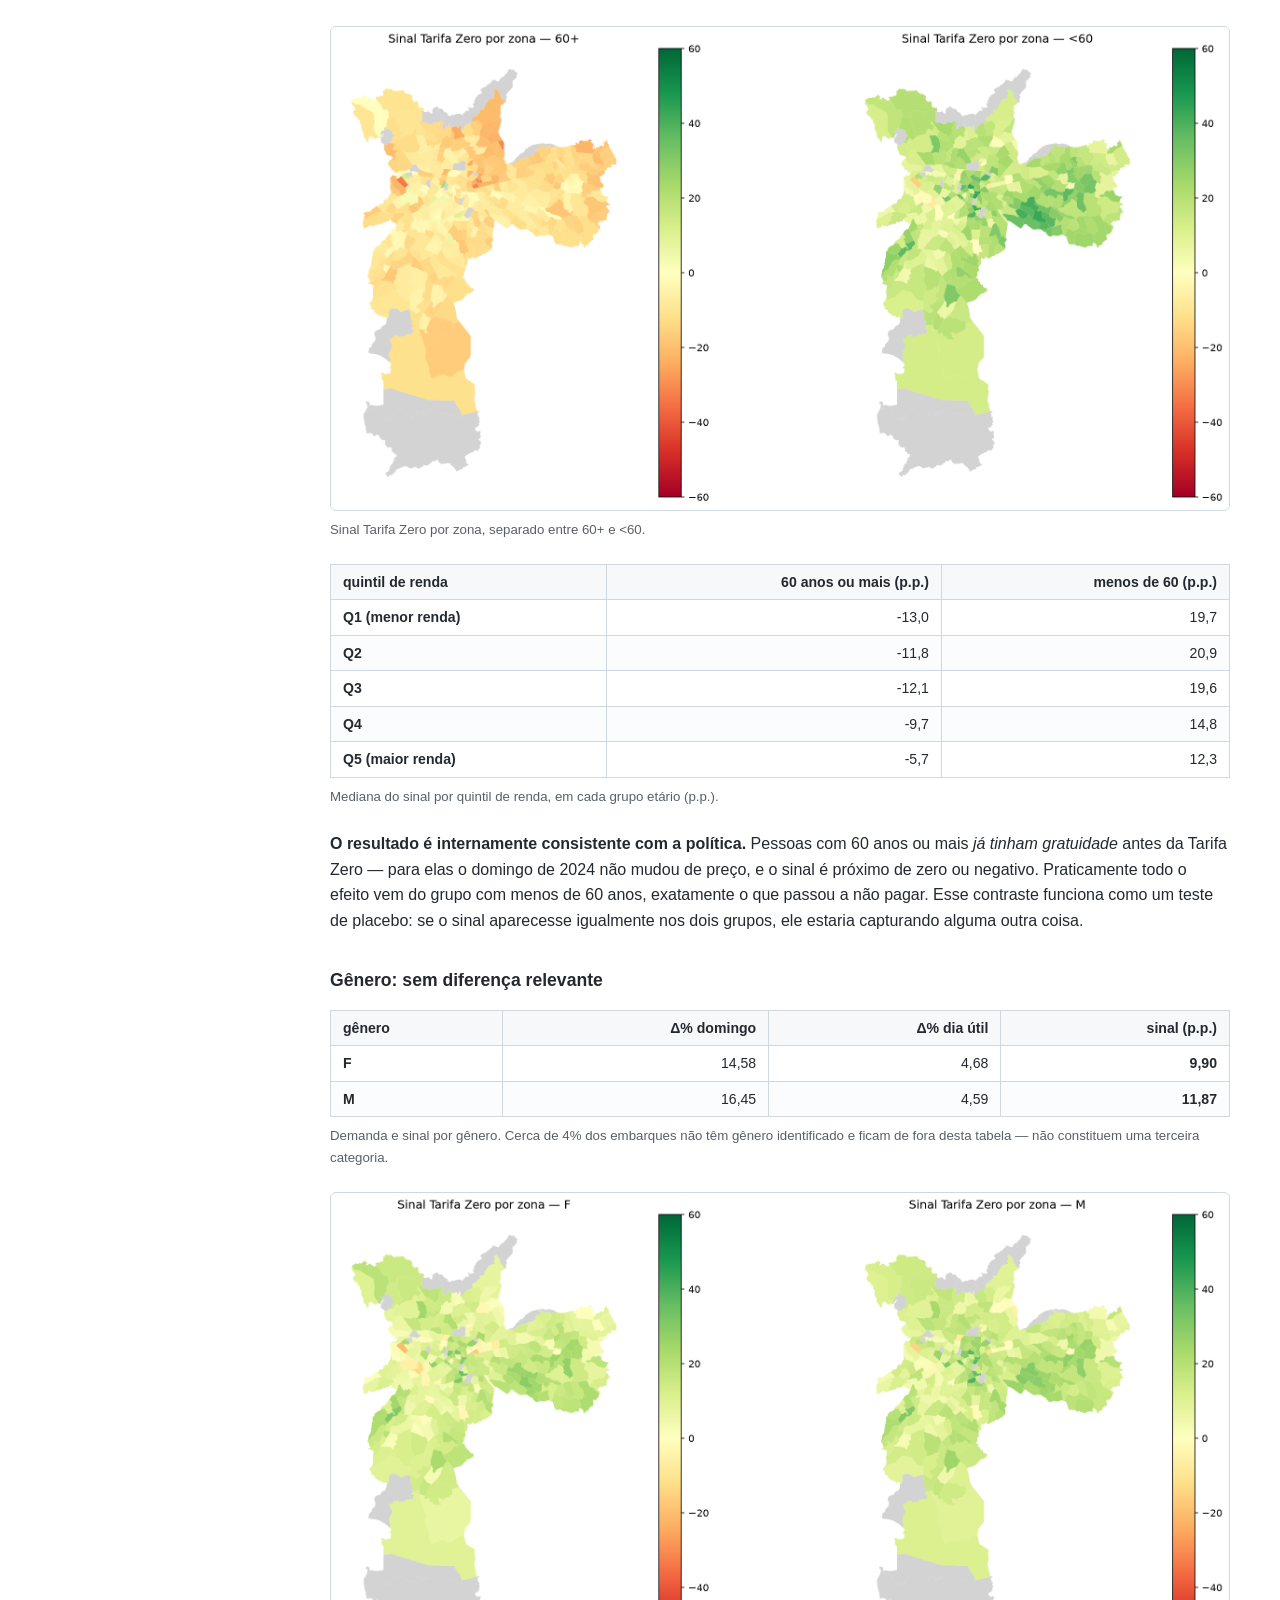
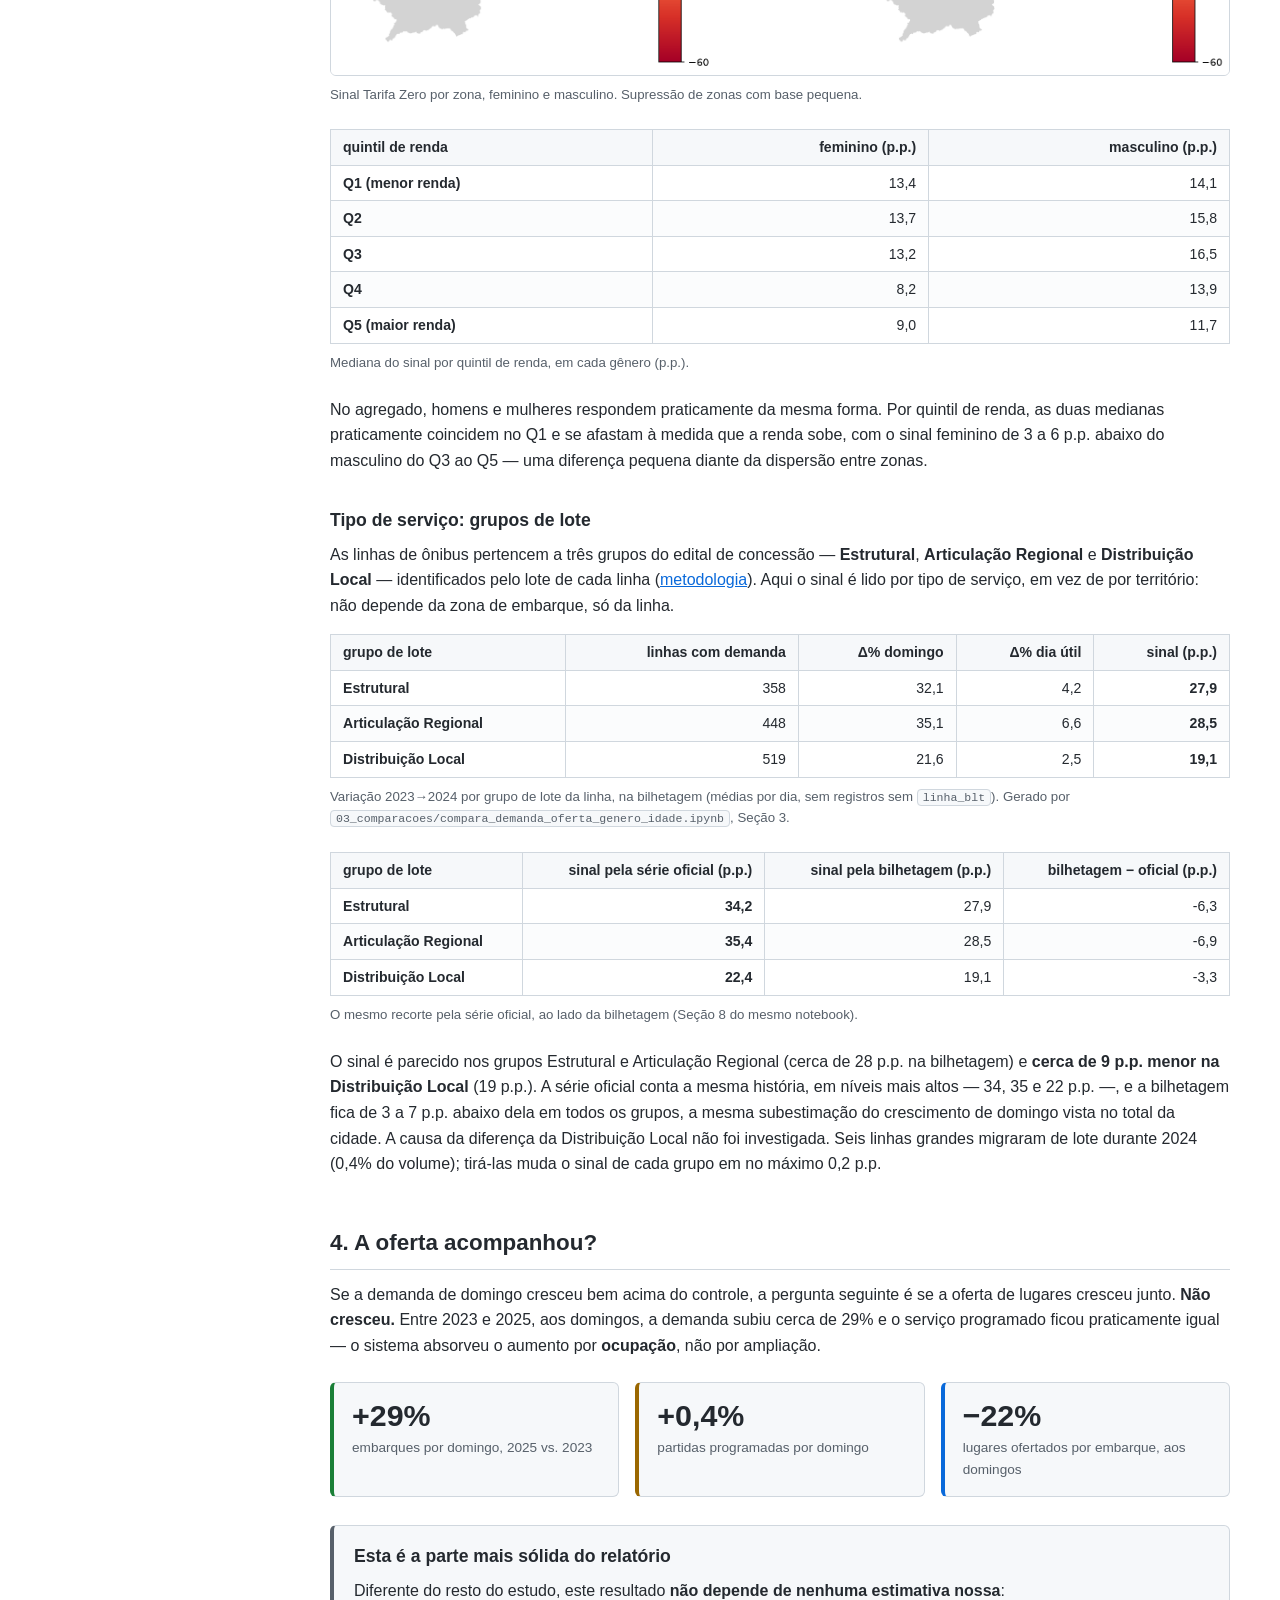
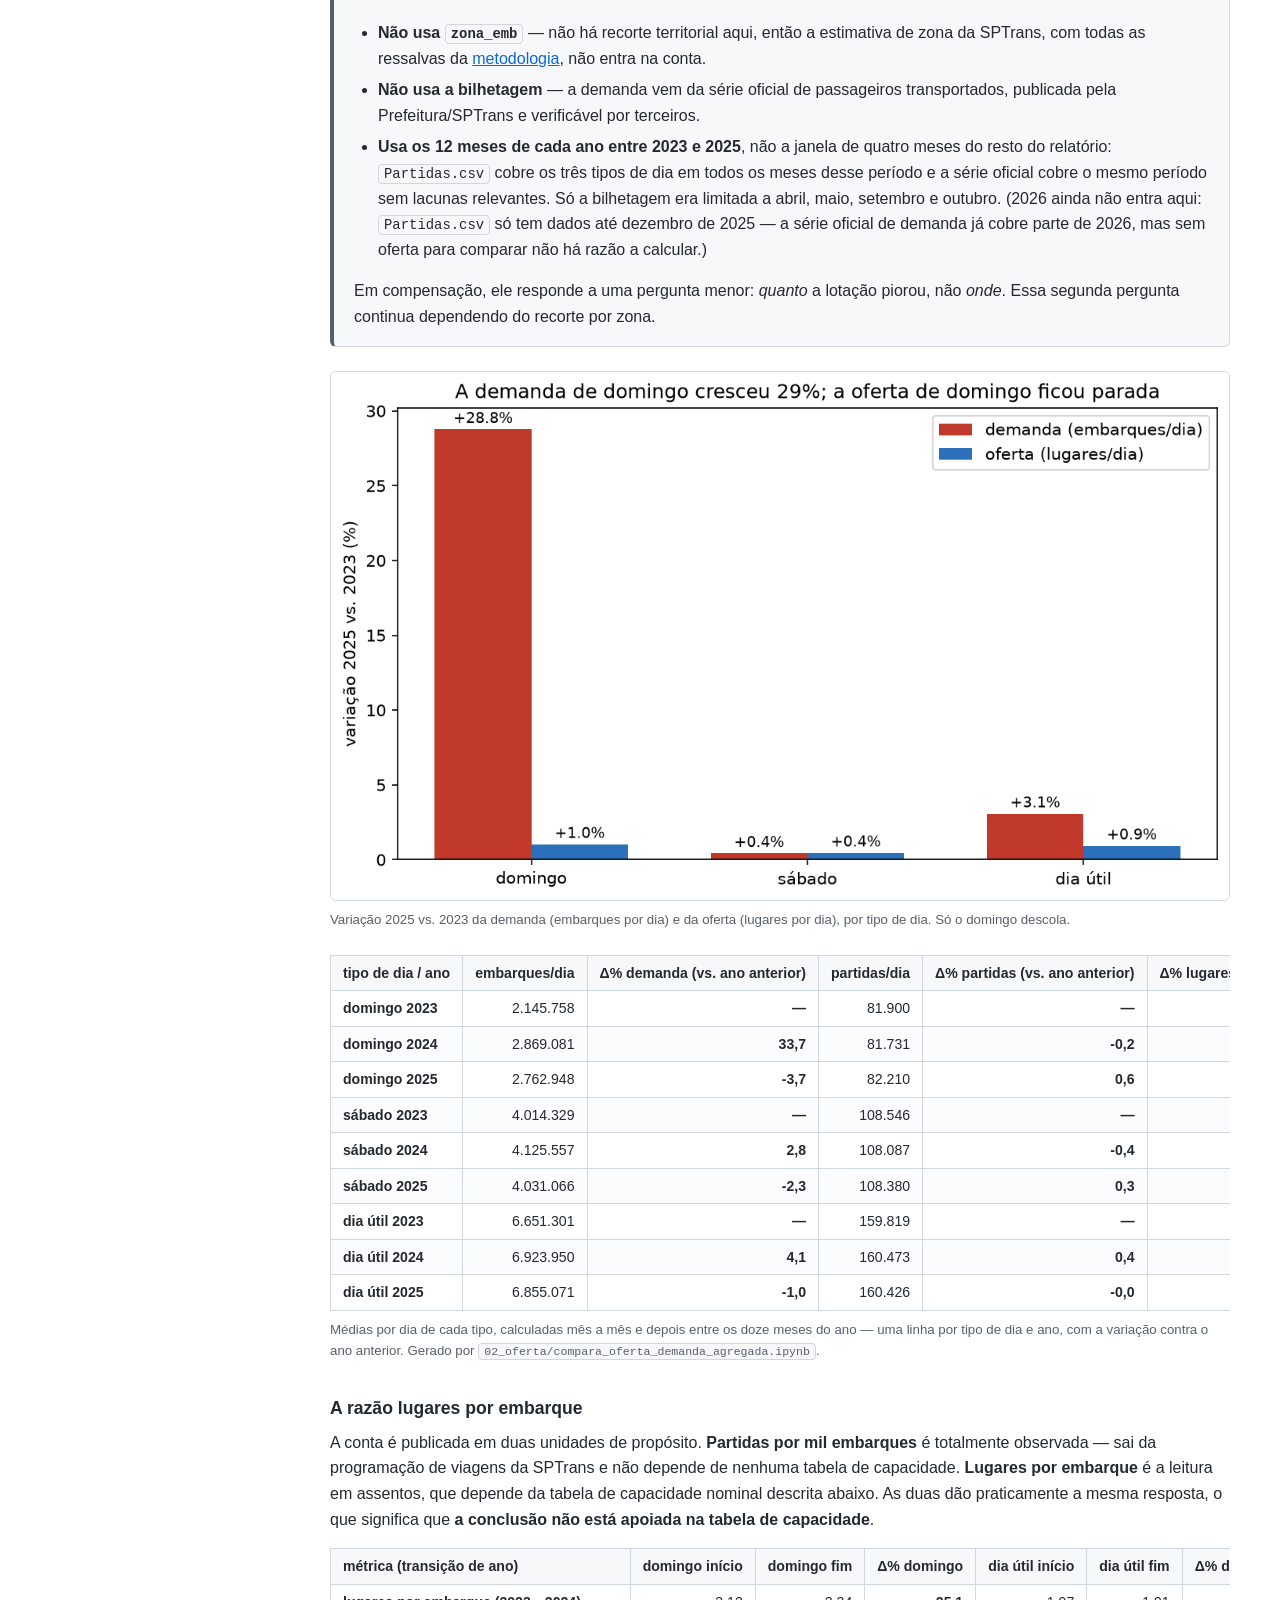
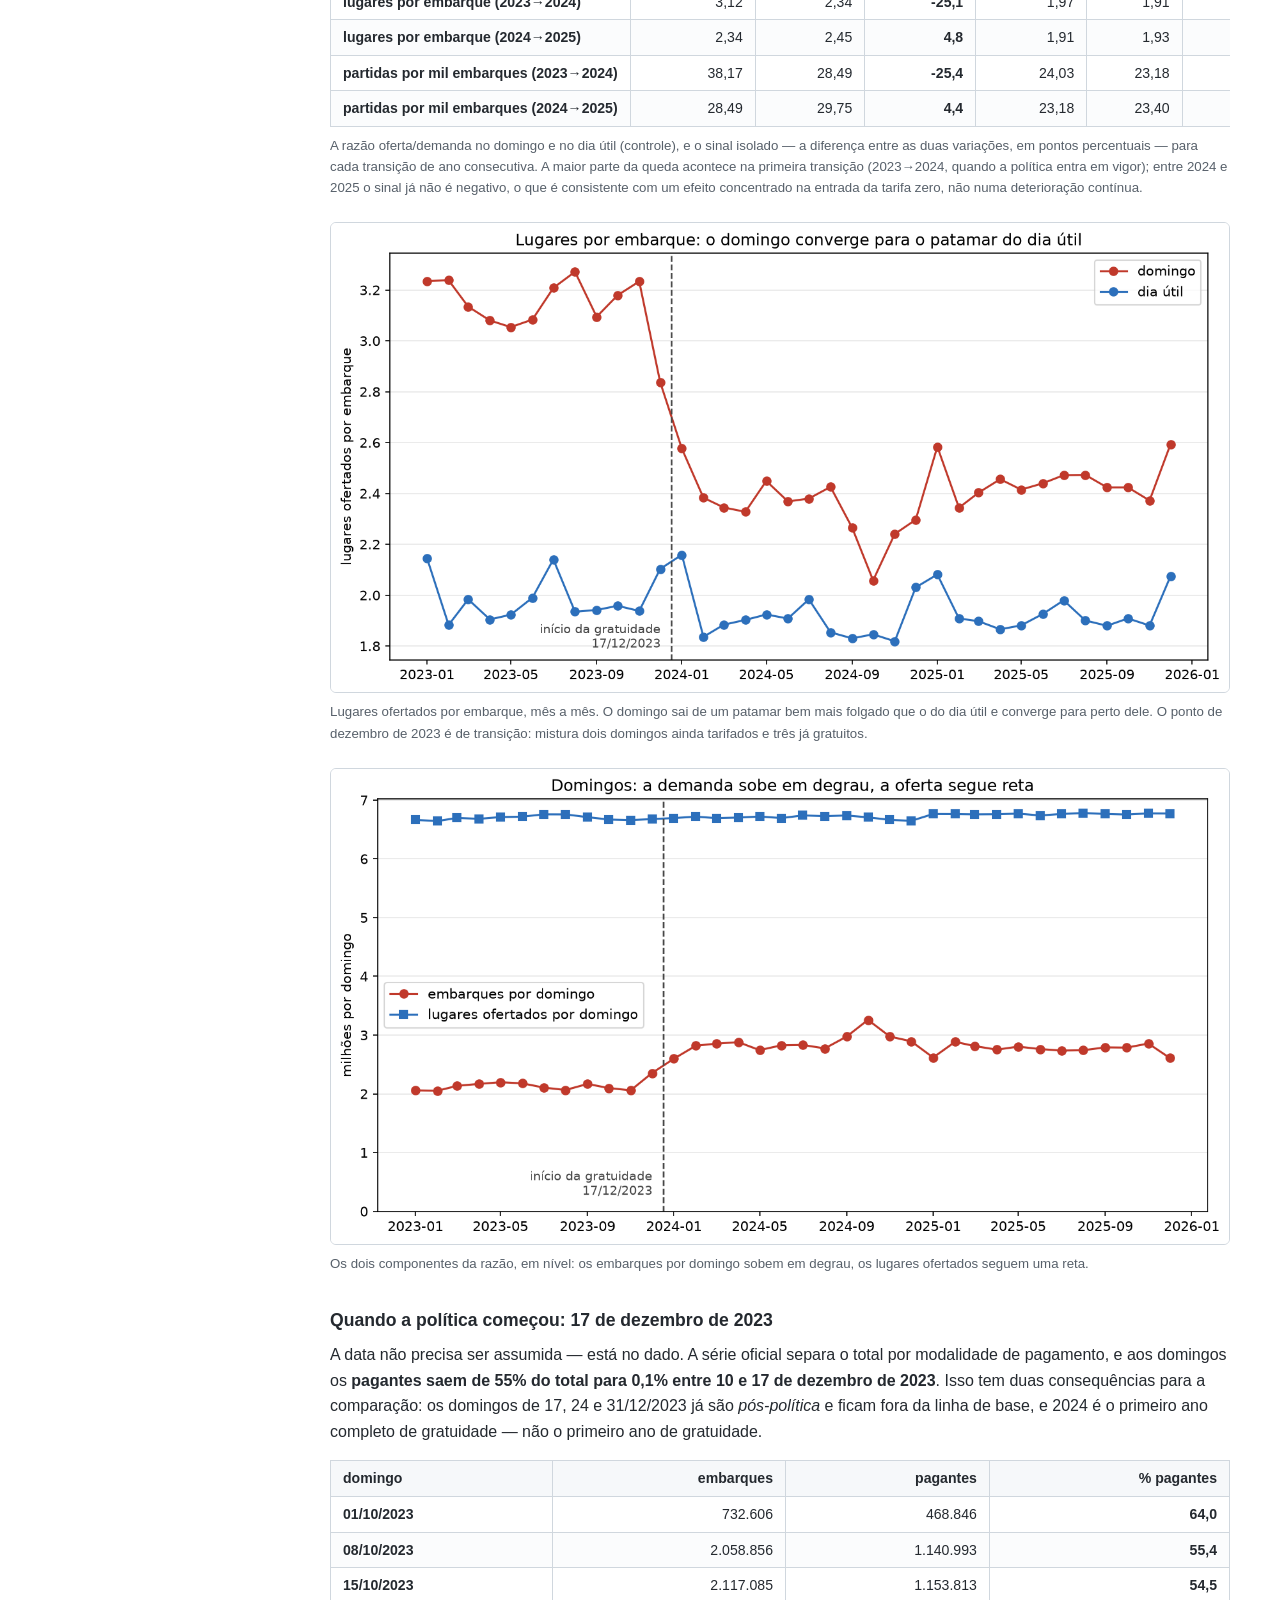
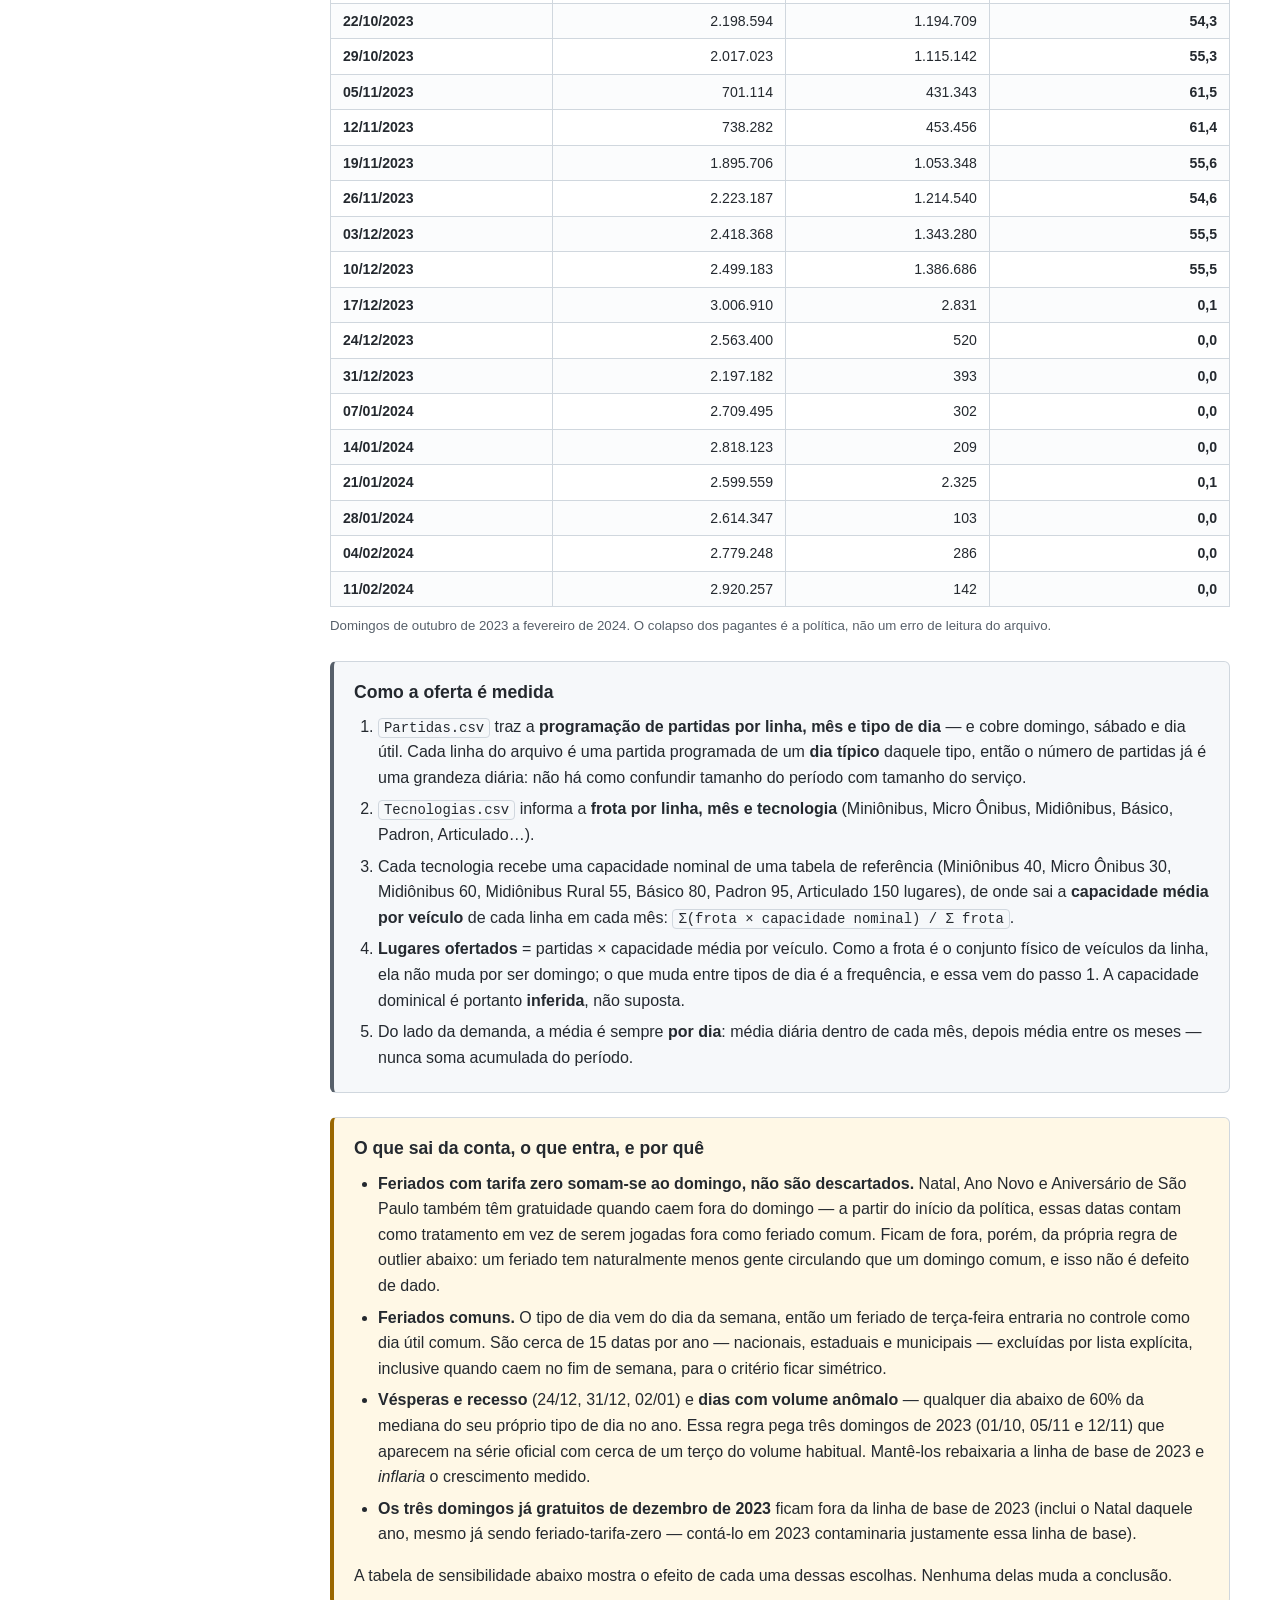
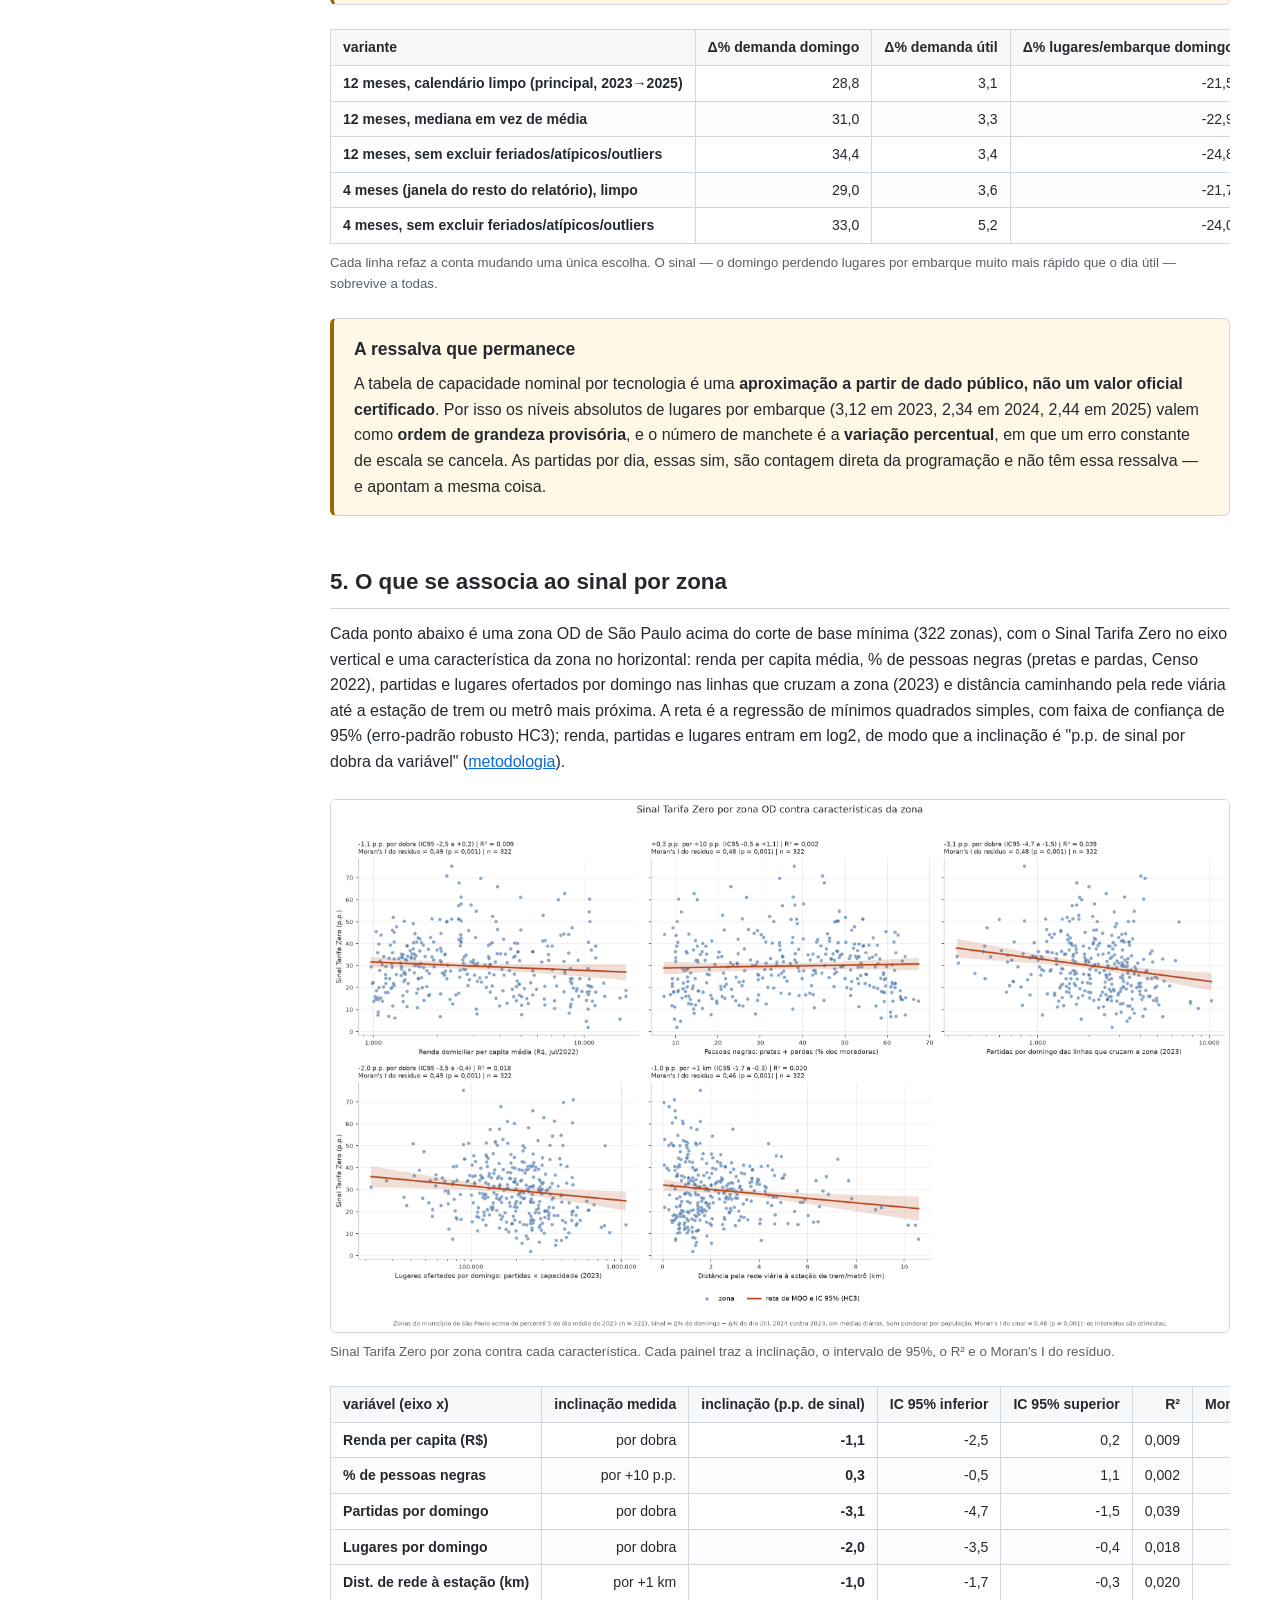
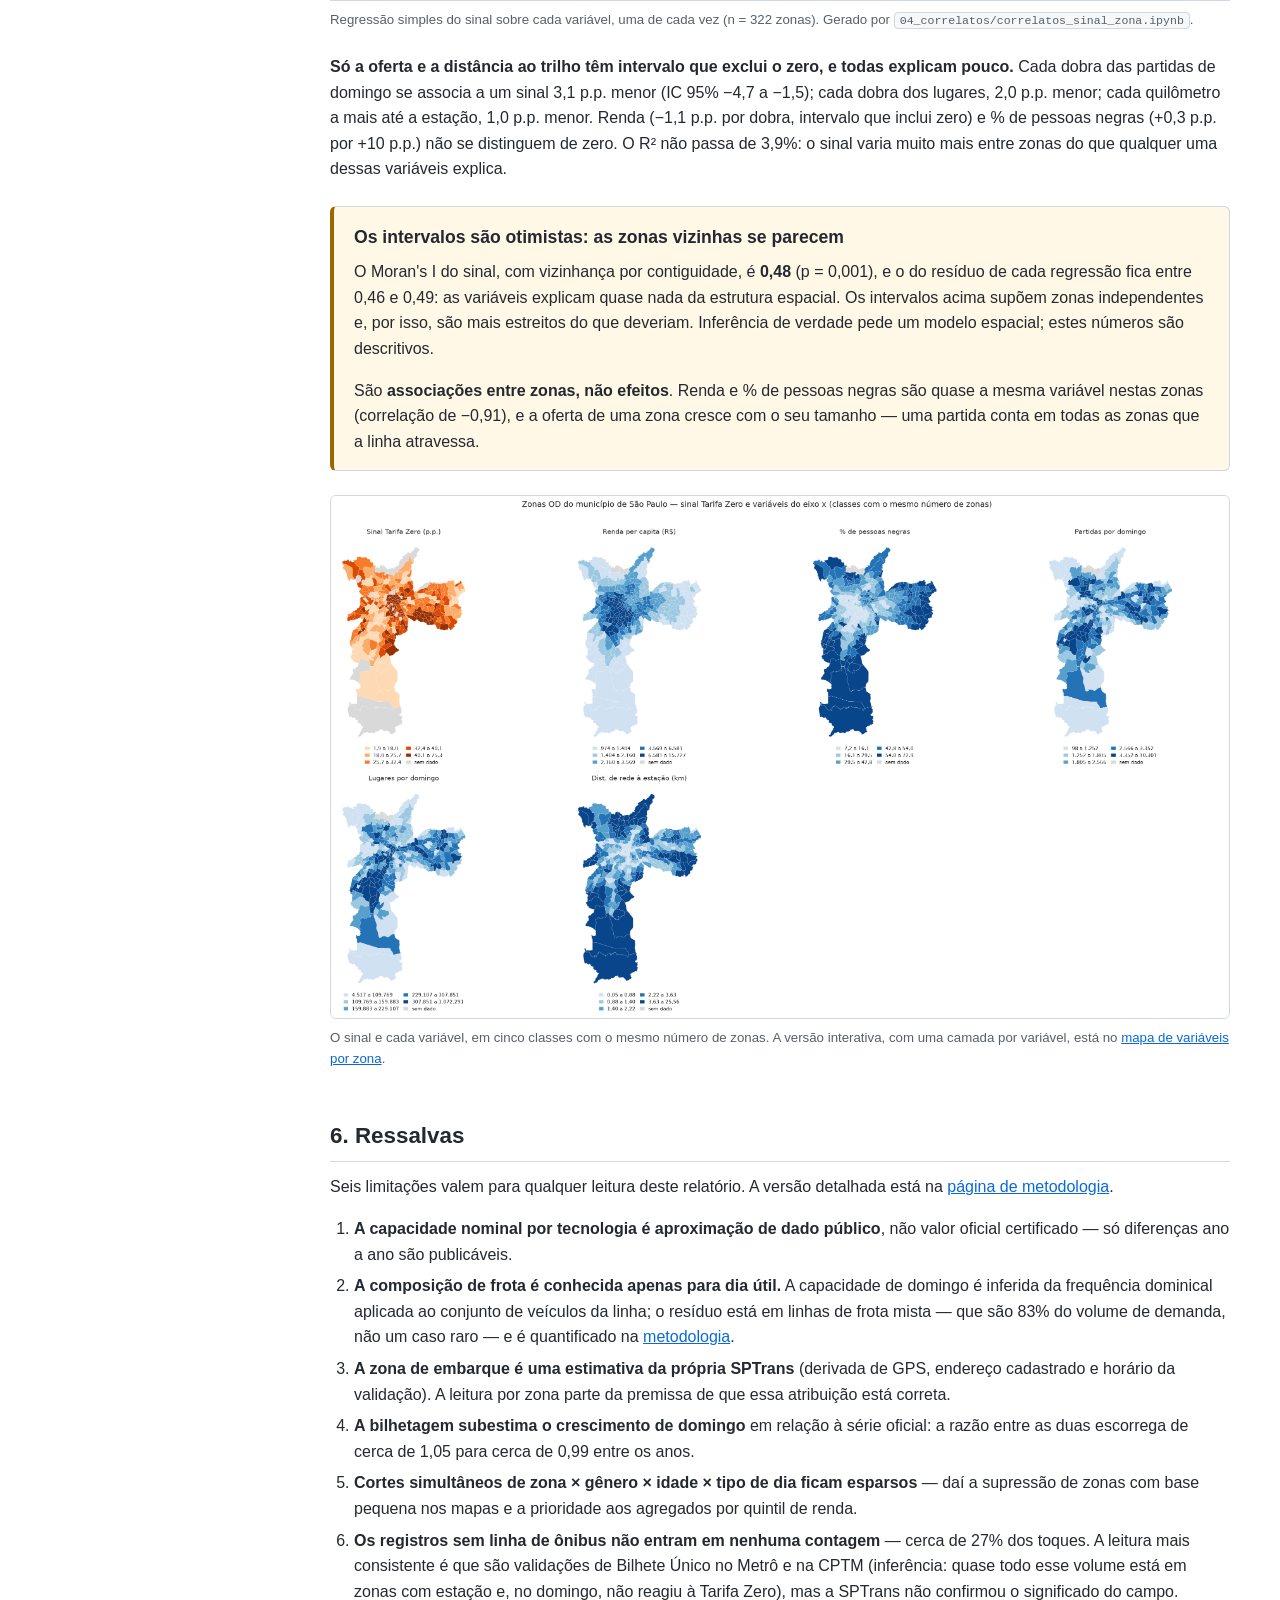
==== commit c5b98f2a: "docs: republica o relatorio com o novo universo de zonas e os correlatos" ====
--- a/docs/index.html
+++ b/docs/index.html
@@ -114,17 +114,19 @@
 <h2 id="territorio">2. Onde o efeito aparece no território</h2>
 
 <p>
-  Cada zona da Pesquisa Origem-Destino 2023 com demanda na bilhetagem foi classificada em um
+  Cada zona da Pesquisa Origem-Destino 2023 <strong>do município de São Paulo</strong> com demanda na bilhetagem foi classificada em um
   <em>tier</em> pela <strong>renda domiciliar per capita média</strong> dos seus moradores, em
   quintis: do Q1, o quinto de zonas de menor renda, ao Q5, o de maior renda. A renda vem dos
-  microdados da amostra do Censo 2022 (ver <a href="metodologia.html#renda">metodologia</a>).
+  microdados da amostra do Censo 2022 (ver <a href="metodologia.html#renda">metodologia</a>). A análise por zona cobre só
+  o município: são 339 das 355 zonas com demanda na bilhetagem — as 16 de municípios vizinhos (Osasco, Diadema etc.)
+  somam 0,4% do volume e ficam de fora.
 </p>
 
 <figure>
   <img src="img/tiers_periferia.png" alt="Mapa das zonas OD classificadas em cinco quintis de renda domiciliar per capita">
   <figcaption>
-    Tiers por quintil de renda domiciliar per capita média (Censo 2022, amostra). 355 zonas da
-    Pesquisa OD 2023 com demanda na bilhetagem; as demais, em cinza, ficam sem tier. Os quintis
+    Tiers por quintil de renda domiciliar per capita média (Censo 2022, amostra). 339 zonas do
+    município de São Paulo com demanda na bilhetagem; as demais, em cinza, ficam sem tier. Os quintis
     também são uma camada do <a href="mapa_sinal_tarifa_zero_zona.html">mapa interativo do sinal</a>.
   </figcaption>
 </figure>
@@ -132,8 +134,8 @@
 <div class="quadro-tabela" data-tabela="tiers_periferia"></div>
 <p class="legenda-tabela">
   Número de zonas, faixa de renda (R$ de julho de 2022), moradores e distância média à Praça da Sé,
-  por quintil. Os quintis têm o mesmo número de zonas, não de moradores: o Q1 reúne 4,6 milhões de
-  pessoas, o Q5 pouco mais de 1 milhão.
+  por quintil. Os quintis têm o mesmo número de zonas, não de moradores: o Q1 reúne 4,2 milhões de
+  pessoas, o Q5 1,0 milhão.
 </p>
 
 <h3>O sinal por zona de embarque</h3>
@@ -142,8 +144,8 @@
   <img src="img/sinal_zona_3paineis.png" alt="Três mapas lado a lado: variação percentual no domingo, no dia útil, e o sinal resultante por zona">
   <figcaption>
     Esquerda: variação % da demanda no domingo. Centro: a mesma variação no dia útil (controle).
-    Direita: o Sinal Tarifa Zero, a diferença entre as duas. Zonas com base pequena em 2023
-    (&lt; 500 embarques no domingo) aparecem em cinza.
+    Direita: o Sinal Tarifa Zero, a diferença entre as duas. Zonas abaixo do percentil 5 do
+    embarque médio diário de 2023 (17 zonas, 0,3% do volume) aparecem em cinza.
   </figcaption>
 </figure>
 
@@ -157,8 +159,8 @@
 
 <p>
   O efeito é <strong>positivo em todos os quintis</strong>, mas não cresce nem cai de forma
-  contínua com a renda: a mediana é maior nas zonas de renda intermediária — entre 31 e 33 p.p. do
-  Q2 ao Q4 — e menor nos dois extremos, cerca de 26 p.p. no Q1 e 23 p.p. no Q5. As zonas mais pobres,
+  contínua com a renda: a mediana é maior nas zonas de renda intermediária — entre 28 e 33 p.p. do
+  Q2 ao Q4 — e menor nos dois extremos, cerca de 26 p.p. no Q1 e 22 p.p. no Q5. As zonas mais pobres,
   que são também as mais distantes do centro, e as mais ricas responderam menos que o miolo da
   distribuição.
 </p>
@@ -206,8 +208,35 @@
 <p>
   No agregado, homens e mulheres respondem praticamente da mesma forma. Por quintil de renda, as
   duas medianas praticamente coincidem no Q1 e se afastam à medida que a renda sobe, com o sinal
-  feminino de 3 a 4 p.p. abaixo do masculino do Q3 ao Q5 — uma diferença pequena diante da dispersão
+  feminino de 3 a 6 p.p. abaixo do masculino do Q3 ao Q5 — uma diferença pequena diante da dispersão
   entre zonas.
+</p>
+
+<h3>Tipo de serviço: grupos de lote</h3>
+
+<p>
+  As linhas de ônibus pertencem a três grupos do edital de concessão — <strong>Estrutural</strong>,
+  <strong>Articulação Regional</strong> e <strong>Distribuição Local</strong> — identificados pelo lote de cada
+  linha (<a href="metodologia.html#grupos">metodologia</a>). Aqui o sinal é lido por tipo de serviço, em vez de por
+  território: não depende da zona de embarque, só da linha.
+</p>
+
+<div class="quadro-tabela" data-tabela="sinal_por_grupo_linha"></div>
+<p class="legenda-tabela">
+  Variação 2023→2024 por grupo de lote da linha, na bilhetagem (médias por dia, sem registros sem
+  <code>linha_blt</code>). Gerado por <code>03_comparacoes/compara_demanda_oferta_genero_idade.ipynb</code>, Seção 3.
+</p>
+
+<div class="quadro-tabela" data-tabela="validacao_grupo_linha"></div>
+<p class="legenda-tabela">O mesmo recorte pela série oficial, ao lado da bilhetagem (Seção 8 do mesmo notebook).</p>
+
+<p>
+  O sinal é parecido nos grupos Estrutural e Articulação Regional (cerca de 28 p.p. na bilhetagem) e
+  <strong>cerca de 9 p.p. menor na Distribuição Local</strong> (19 p.p.). A série oficial conta a mesma história,
+  em níveis mais altos — 34, 35 e 22 p.p. —, e a bilhetagem fica de 3 a 7 p.p. abaixo dela em todos os grupos, a mesma
+  subestimação do crescimento de domingo vista no total da cidade. A causa da diferença da Distribuição Local não foi investigada.
+  Seis linhas grandes migraram de lote durante 2024 (0,4% do volume); tirá-las muda o sinal de cada grupo em no máximo
+  0,2 p.p.
 </p>
 
 <!-- ================= 4. OFERTA ================= -->
@@ -417,10 +446,67 @@
   </p>
 </div>
 
-<!-- ================= 5. RESSALVAS ================= -->
-<h2 id="ressalvas">5. Ressalvas</h2>
-
-<p>Cinco limitações valem para qualquer leitura deste relatório. A versão detalhada está na
+<!-- ================= 5. CORRELATOS ================= -->
+<h2 id="correlatos">5. O que se associa ao sinal por zona</h2>
+
+<p>
+  Cada ponto abaixo é uma zona OD de São Paulo acima do corte de base mínima (322 zonas), com o
+  Sinal Tarifa Zero no eixo vertical e uma característica da zona no horizontal: renda per capita
+  média, % de pessoas negras (pretas e pardas, Censo 2022), partidas e lugares ofertados por domingo
+  nas linhas que cruzam a zona (2023) e distância caminhando pela rede viária até a estação de
+  trem ou metrô mais próxima. A reta é a regressão de mínimos quadrados simples, com faixa de
+  confiança de 95% (erro-padrão robusto HC3); renda, partidas e lugares entram em log2, de modo que a
+  inclinação é "p.p. de sinal por dobra da variável" (<a href="metodologia.html#correlatos">metodologia</a>).
+</p>
+
+<figure>
+  <img src="img/xy_sinal_variaveis.png" alt="Cinco gráficos de dispersão do sinal Tarifa Zero por zona contra renda, percentual de pessoas negras, partidas, lugares ofertados e distância à estação, com reta de regressão e faixa de confiança">
+  <figcaption>
+    Sinal Tarifa Zero por zona contra cada característica. Cada painel traz a inclinação, o intervalo de 95%,
+    o R² e o Moran's I do resíduo.
+  </figcaption>
+</figure>
+
+<div class="quadro-tabela" data-tabela="regressoes_sinal_zona"></div>
+<p class="legenda-tabela">
+  Regressão simples do sinal sobre cada variável, uma de cada vez (n = 322 zonas). Gerado por
+  <code>04_correlatos/correlatos_sinal_zona.ipynb</code>.
+</p>
+
+<p>
+  <strong>Só a oferta e a distância ao trilho têm intervalo que exclui o zero, e todas explicam pouco.</strong>
+  Cada dobra das partidas de domingo se associa a um sinal 3,1 p.p. menor (IC 95% −4,7 a −1,5); cada dobra dos
+  lugares, 2,0 p.p. menor; cada quilômetro a mais até a estação, 1,0 p.p. menor. Renda (−1,1 p.p. por dobra, intervalo
+  que inclui zero) e % de pessoas negras (+0,3 p.p. por +10 p.p.) não se distinguem de zero. O R² não passa de 3,9%: o
+  sinal varia muito mais entre zonas do que qualquer uma dessas variáveis explica.
+</p>
+
+<div class="caixa alerta">
+  <h3>Os intervalos são otimistas: as zonas vizinhas se parecem</h3>
+  <p>
+    O Moran's I do sinal, com vizinhança por contiguidade, é <strong>0,48</strong> (p = 0,001), e o do resíduo de cada regressão fica
+    entre 0,46 e 0,49: as variáveis explicam quase nada da estrutura espacial. Os intervalos acima supõem zonas
+    independentes e, por isso, são mais estreitos do que deveriam. Inferência de verdade pede um modelo espacial; estes números
+    são descritivos.
+  </p>
+  <p>
+    São <strong>associações entre zonas, não efeitos</strong>. Renda e % de pessoas negras são quase a mesma variável nestas zonas
+    (correlação de −0,91), e a oferta de uma zona cresce com o seu tamanho — uma partida conta em todas as zonas que a linha atravessa.
+  </p>
+</div>
+
+<figure>
+  <img src="img/mapas_variaveis_zona.png" alt="Mapas das zonas de São Paulo: sinal Tarifa Zero e as variáveis do eixo horizontal, em cinco classes">
+  <figcaption>
+    O sinal e cada variável, em cinco classes com o mesmo número de zonas. A versão interativa, com uma camada por
+    variável, está no <a href="mapa_variaveis_zona.html">mapa de variáveis por zona</a>.
+  </figcaption>
+</figure>
+
+<!-- ================= 6. RESSALVAS ================= -->
+<h2 id="ressalvas">6. Ressalvas</h2>
+
+<p>Seis limitações valem para qualquer leitura deste relatório. A versão detalhada está na
    <a href="metodologia.html">página de metodologia</a>.</p>
 
 <ol>
@@ -447,6 +533,11 @@
     <strong>Cortes simultâneos de zona × gênero × idade × tipo de dia ficam esparsos</strong> — daí a
     supressão de zonas com base pequena nos mapas e a prioridade aos agregados por quintil de renda.
   </li>
+  <li>
+    <strong>Os registros sem linha de ônibus não entram em nenhuma contagem</strong> — cerca de 27% dos toques. A leitura mais
+    consistente é que são validações de Bilhete Único no Metrô e na CPTM (inferência: quase todo esse volume está em zonas com
+    estação e, no domingo, não reagiu à Tarifa Zero), mas a SPTrans não confirmou o significado do campo.
+  </li>
 </ol>
 
 </main>
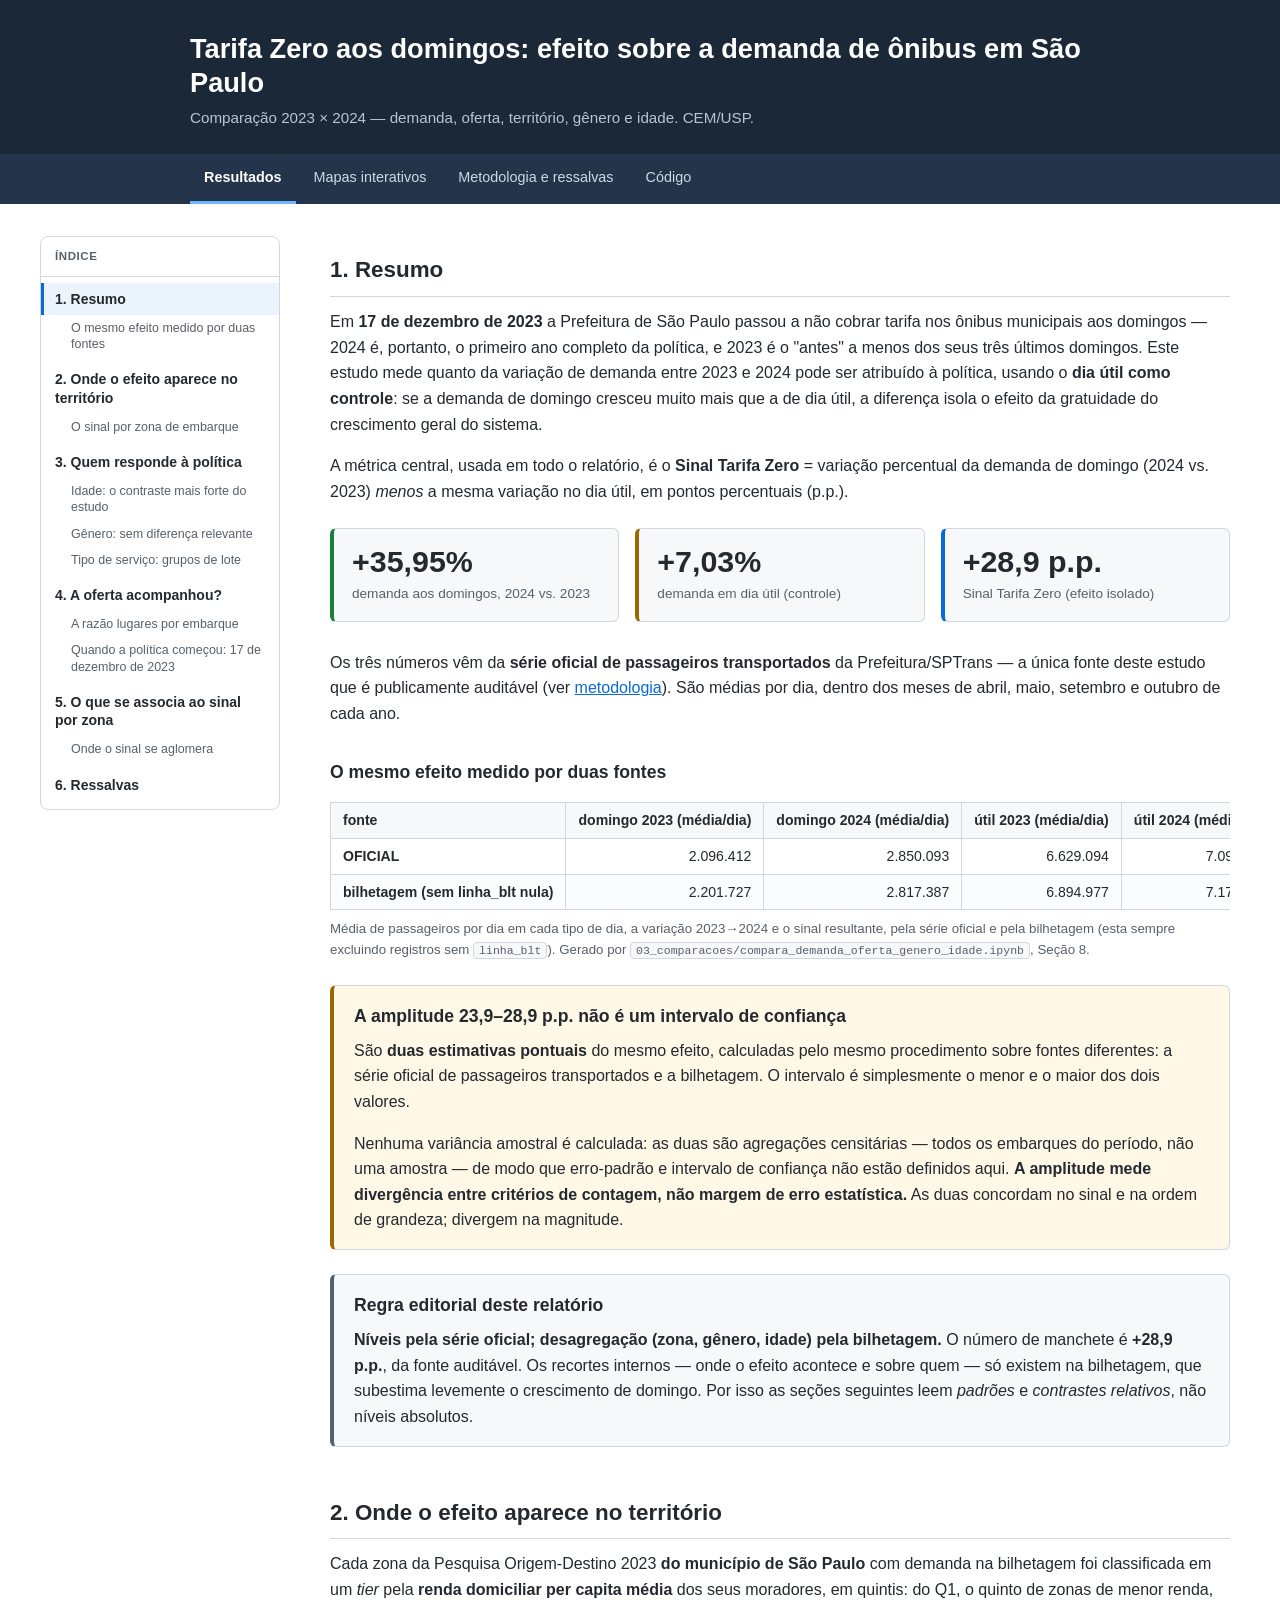
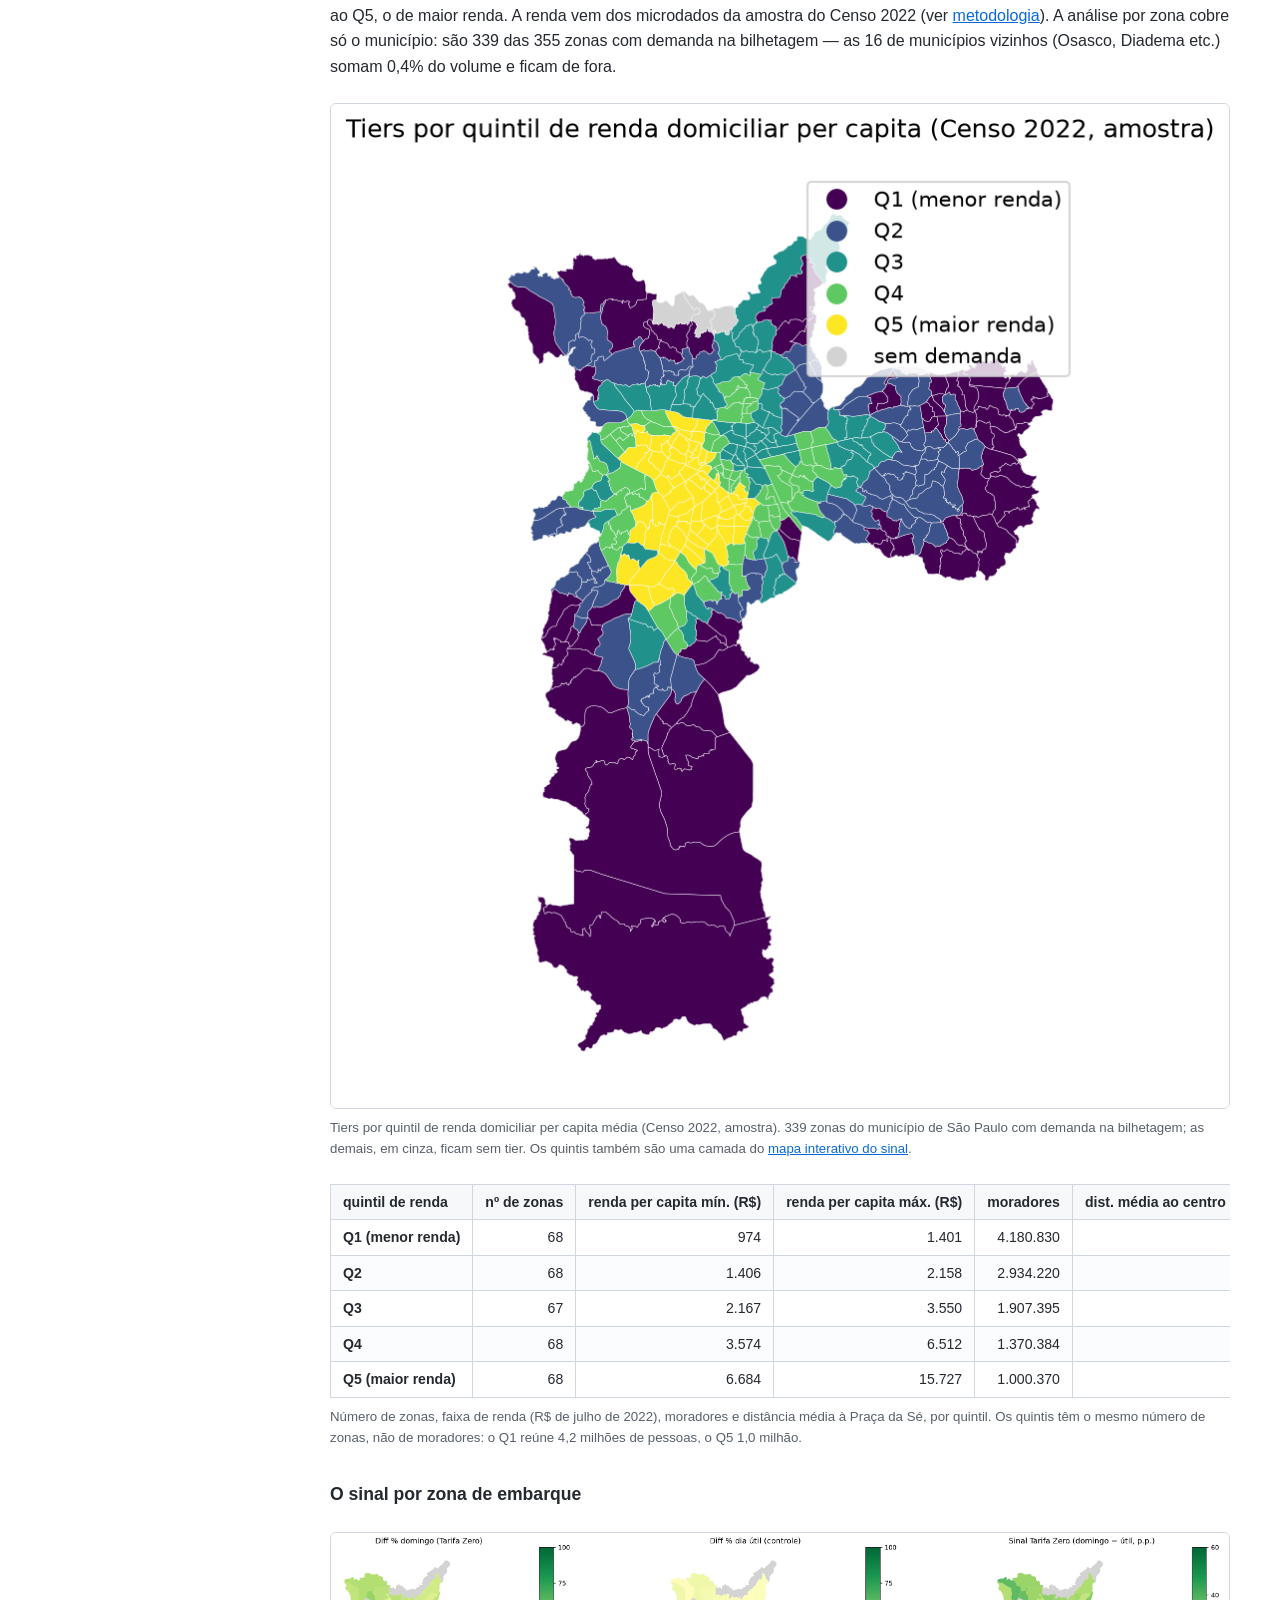
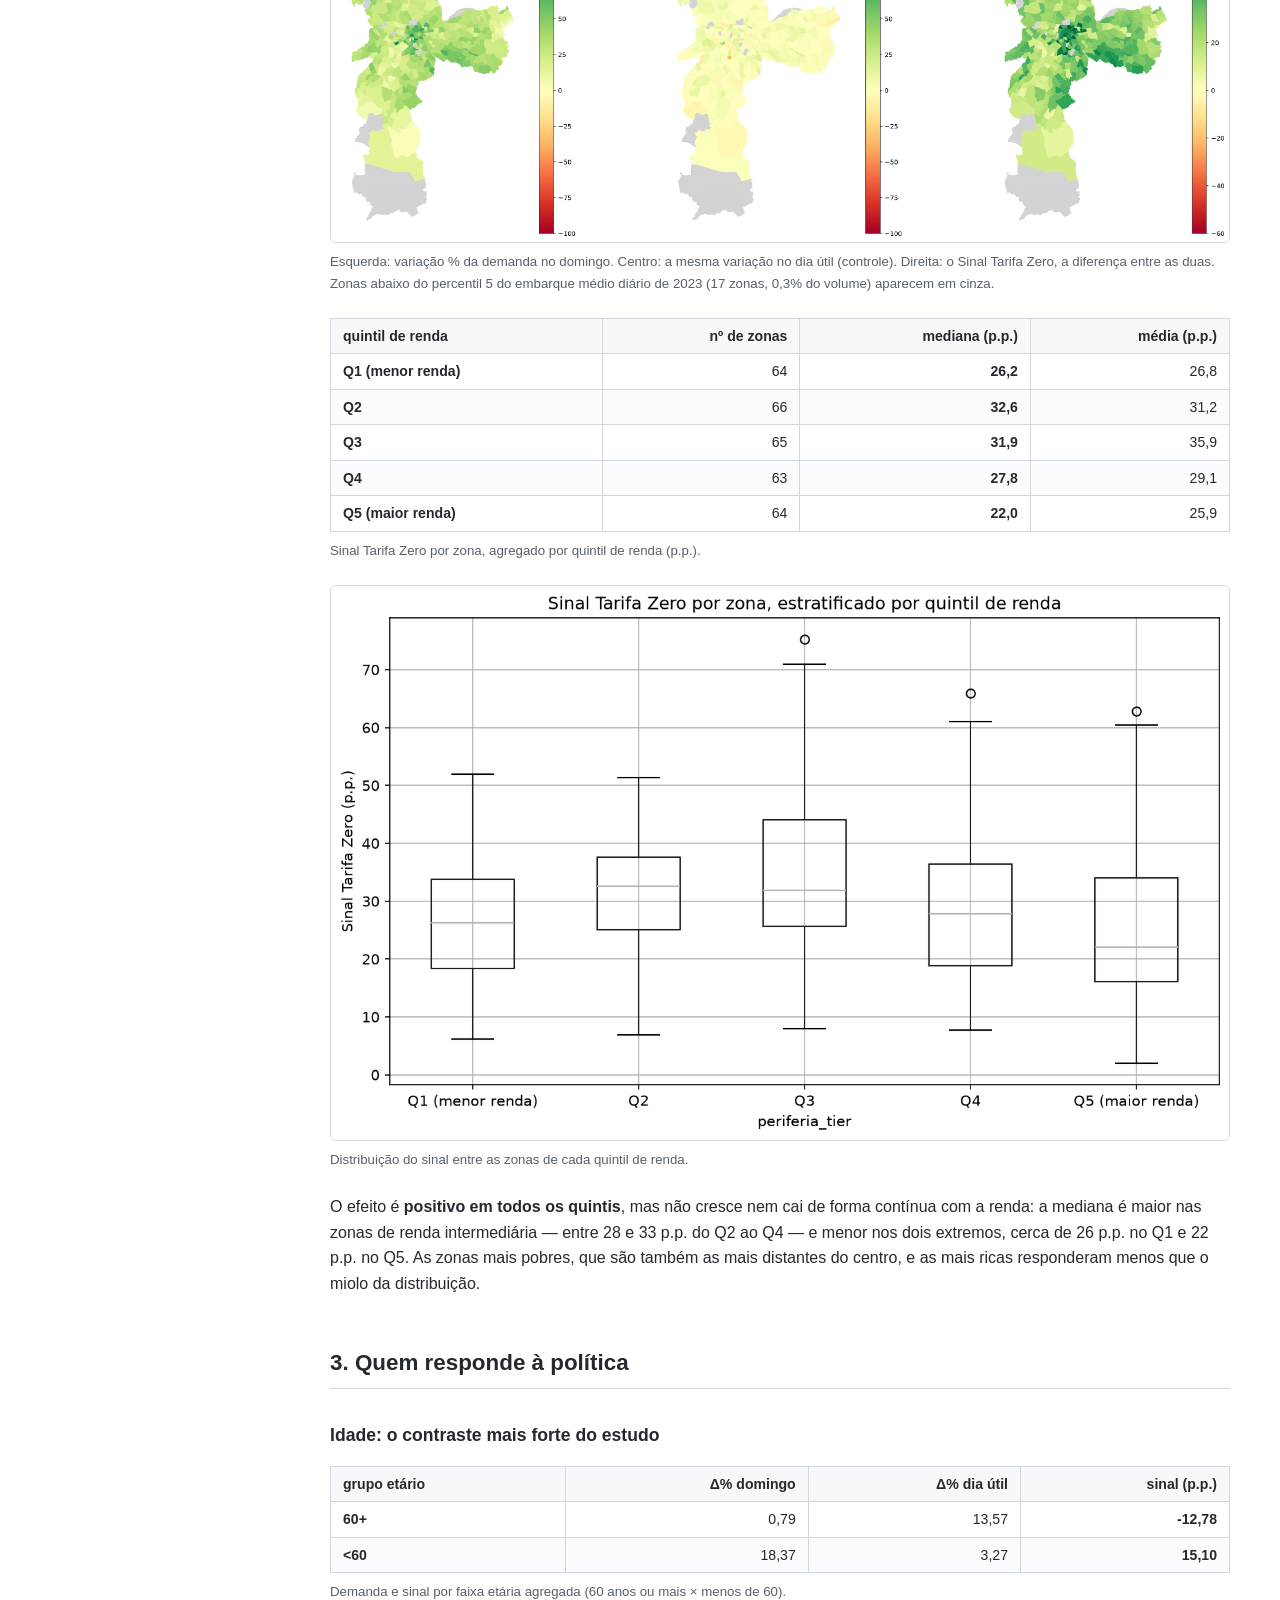
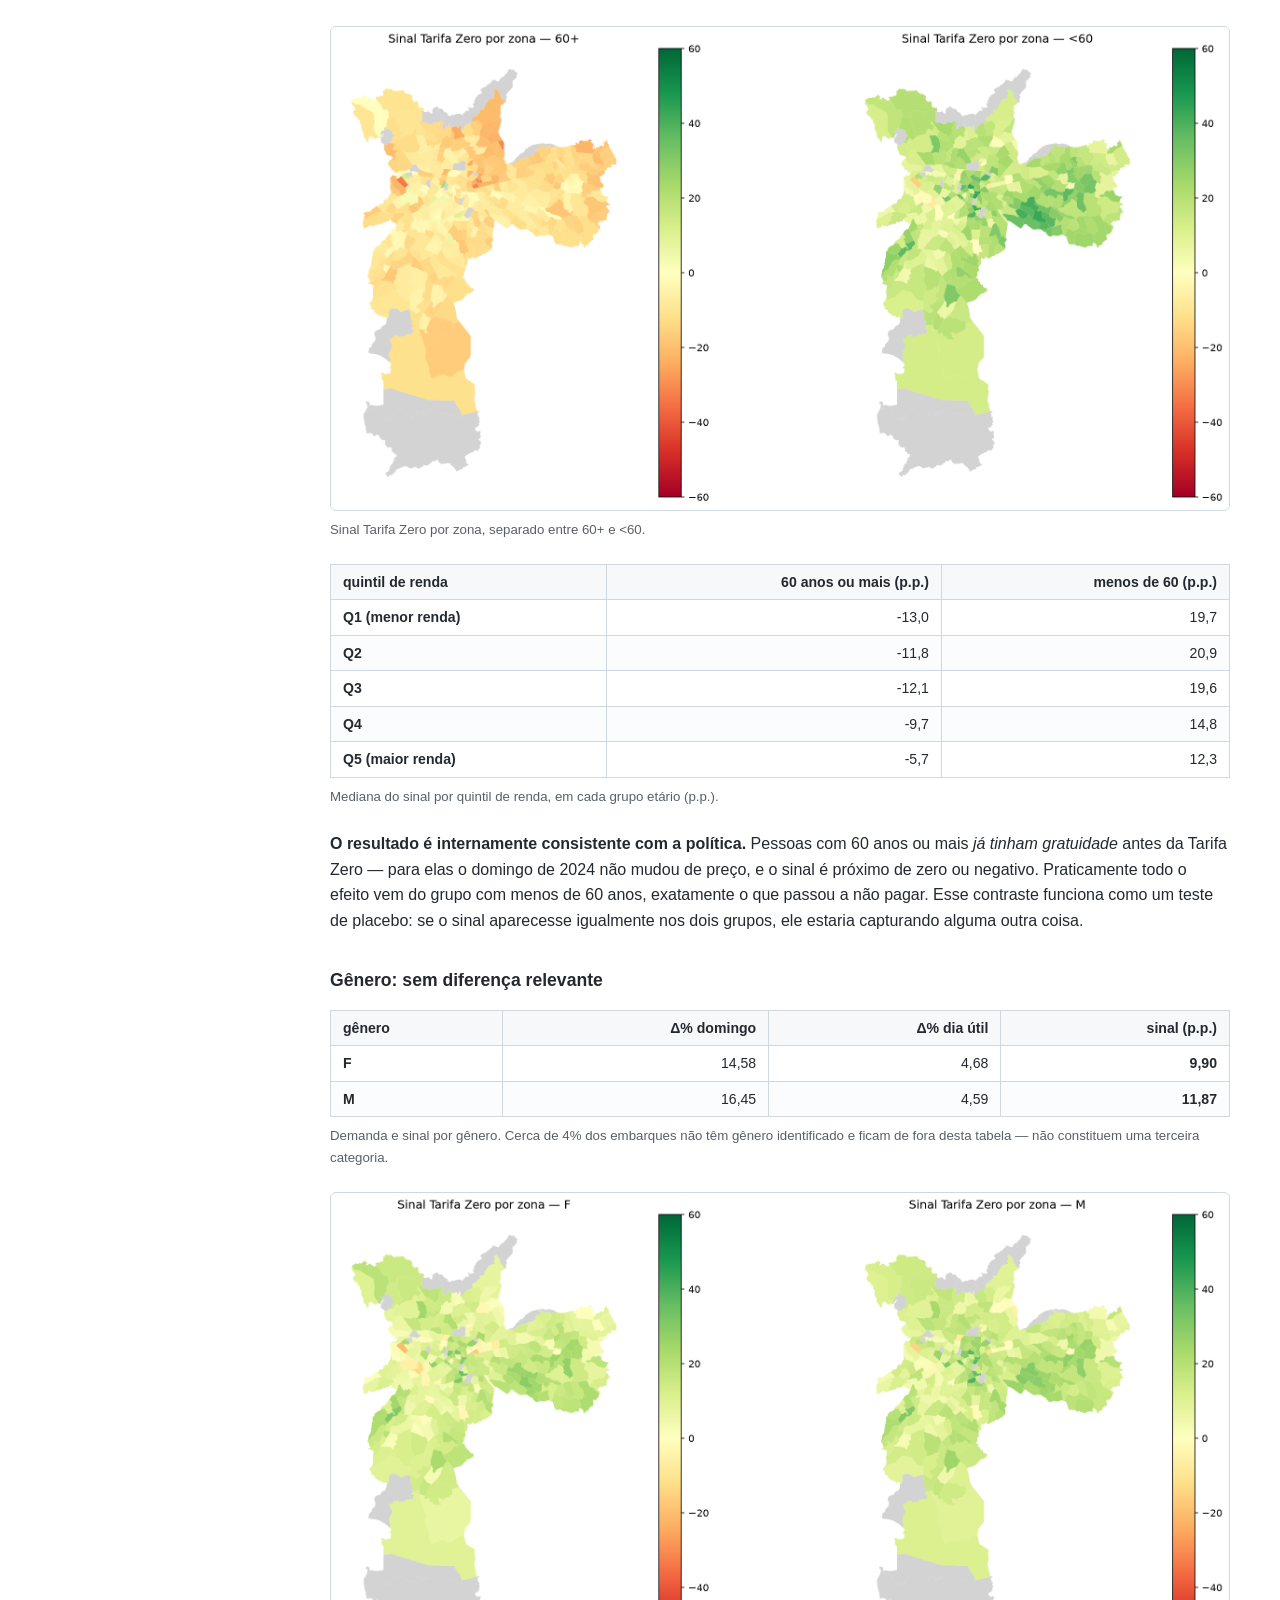
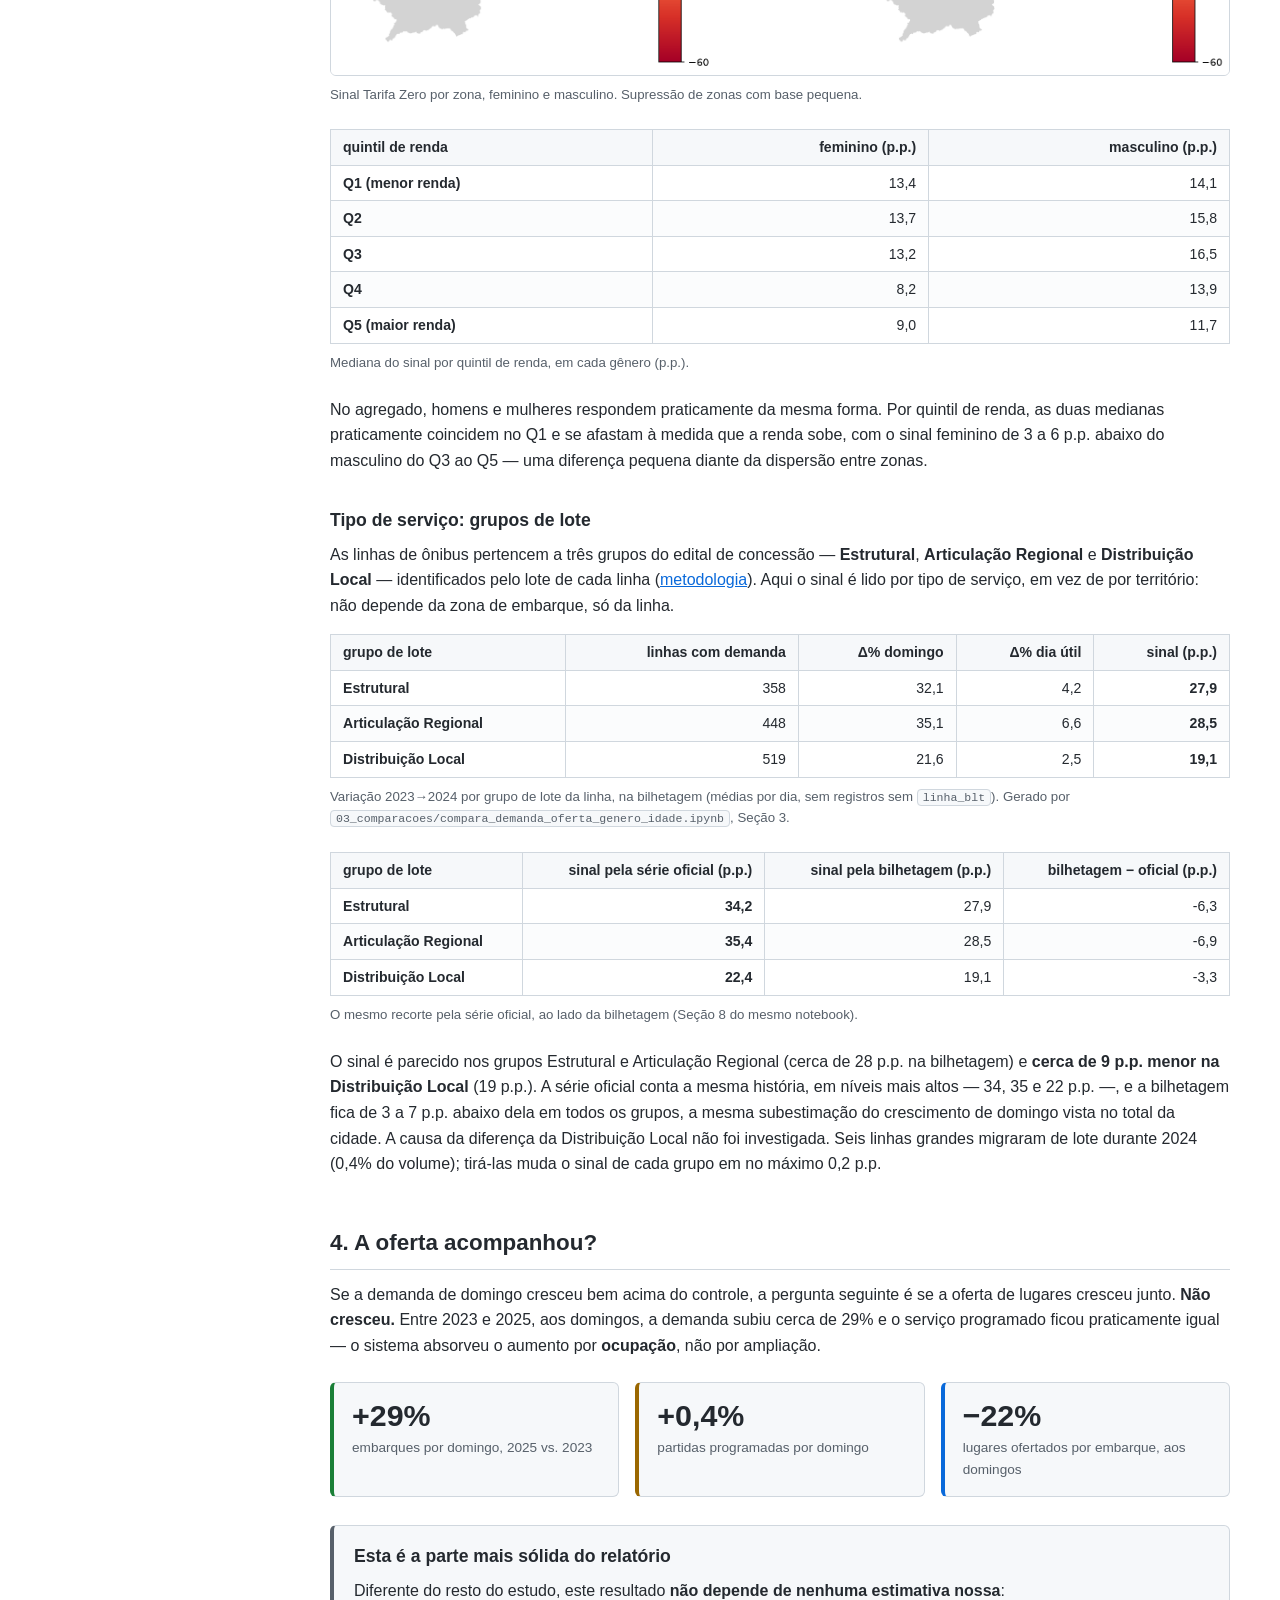
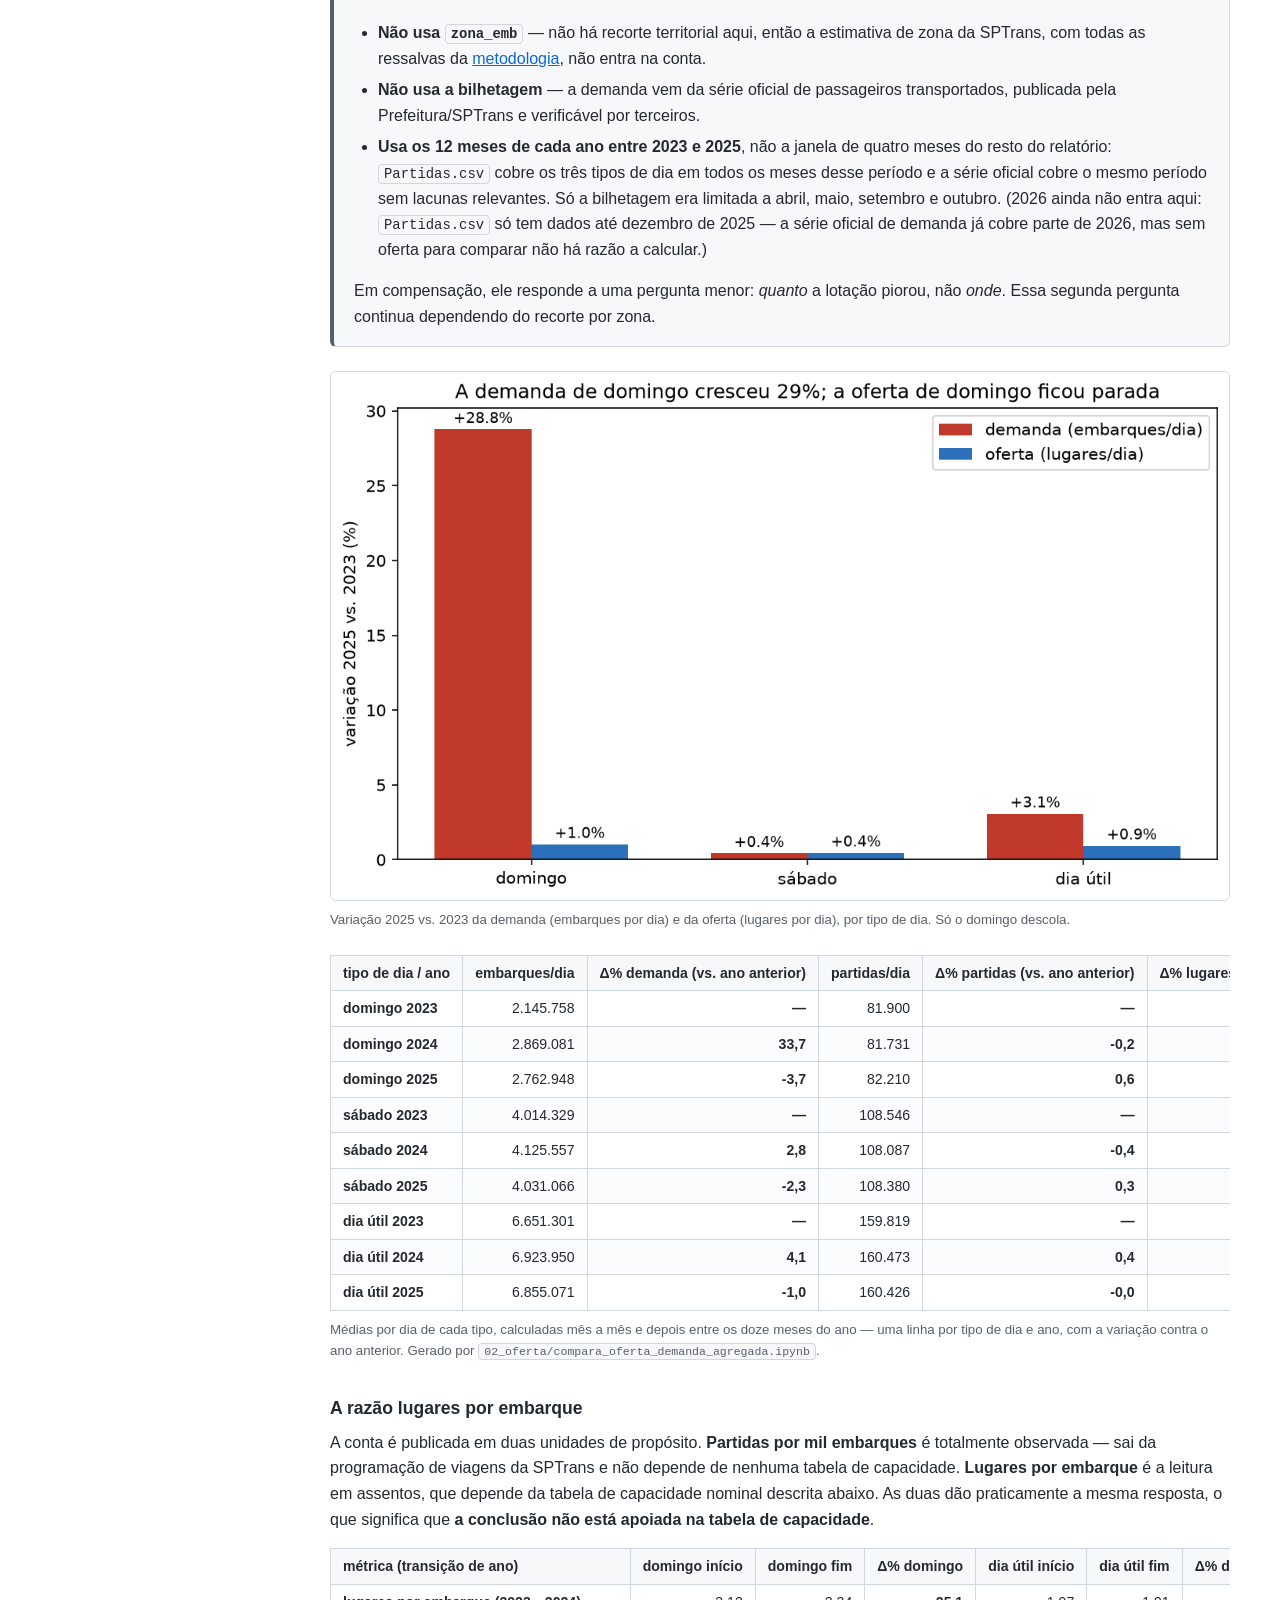
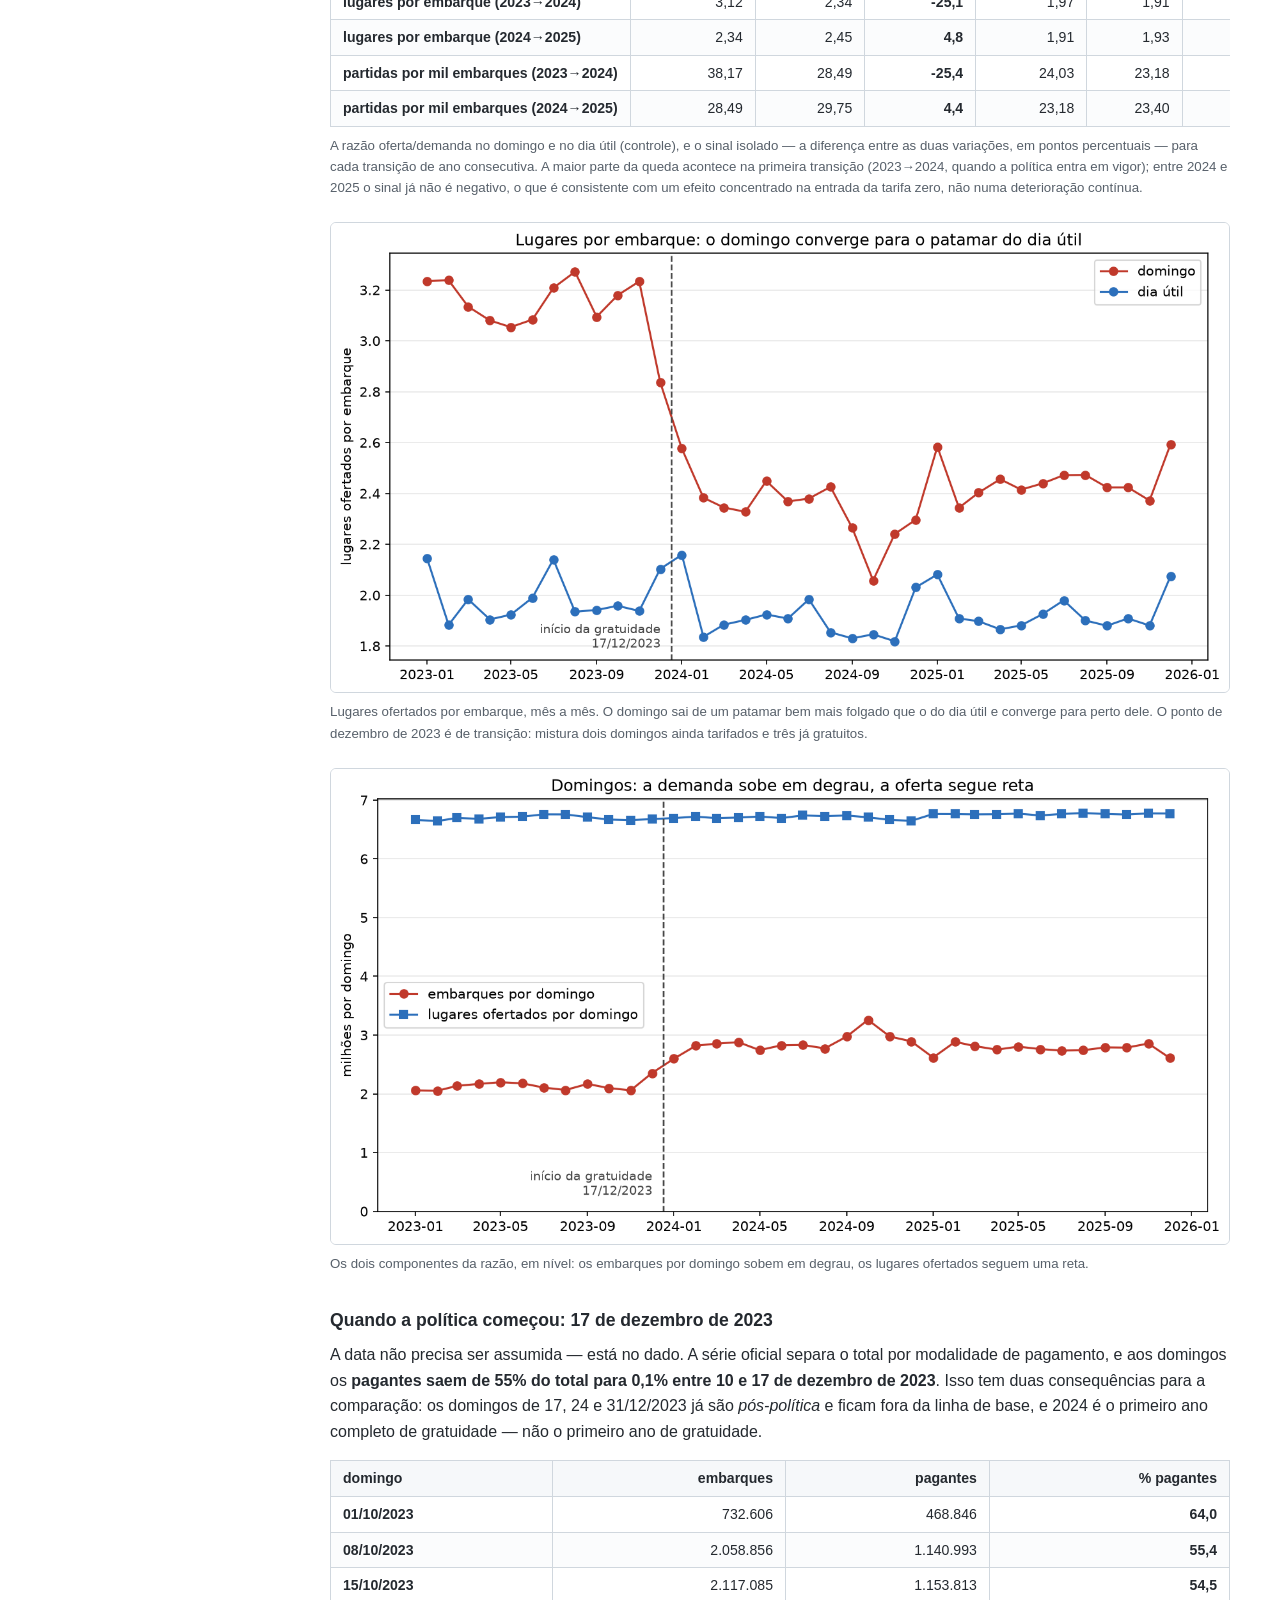
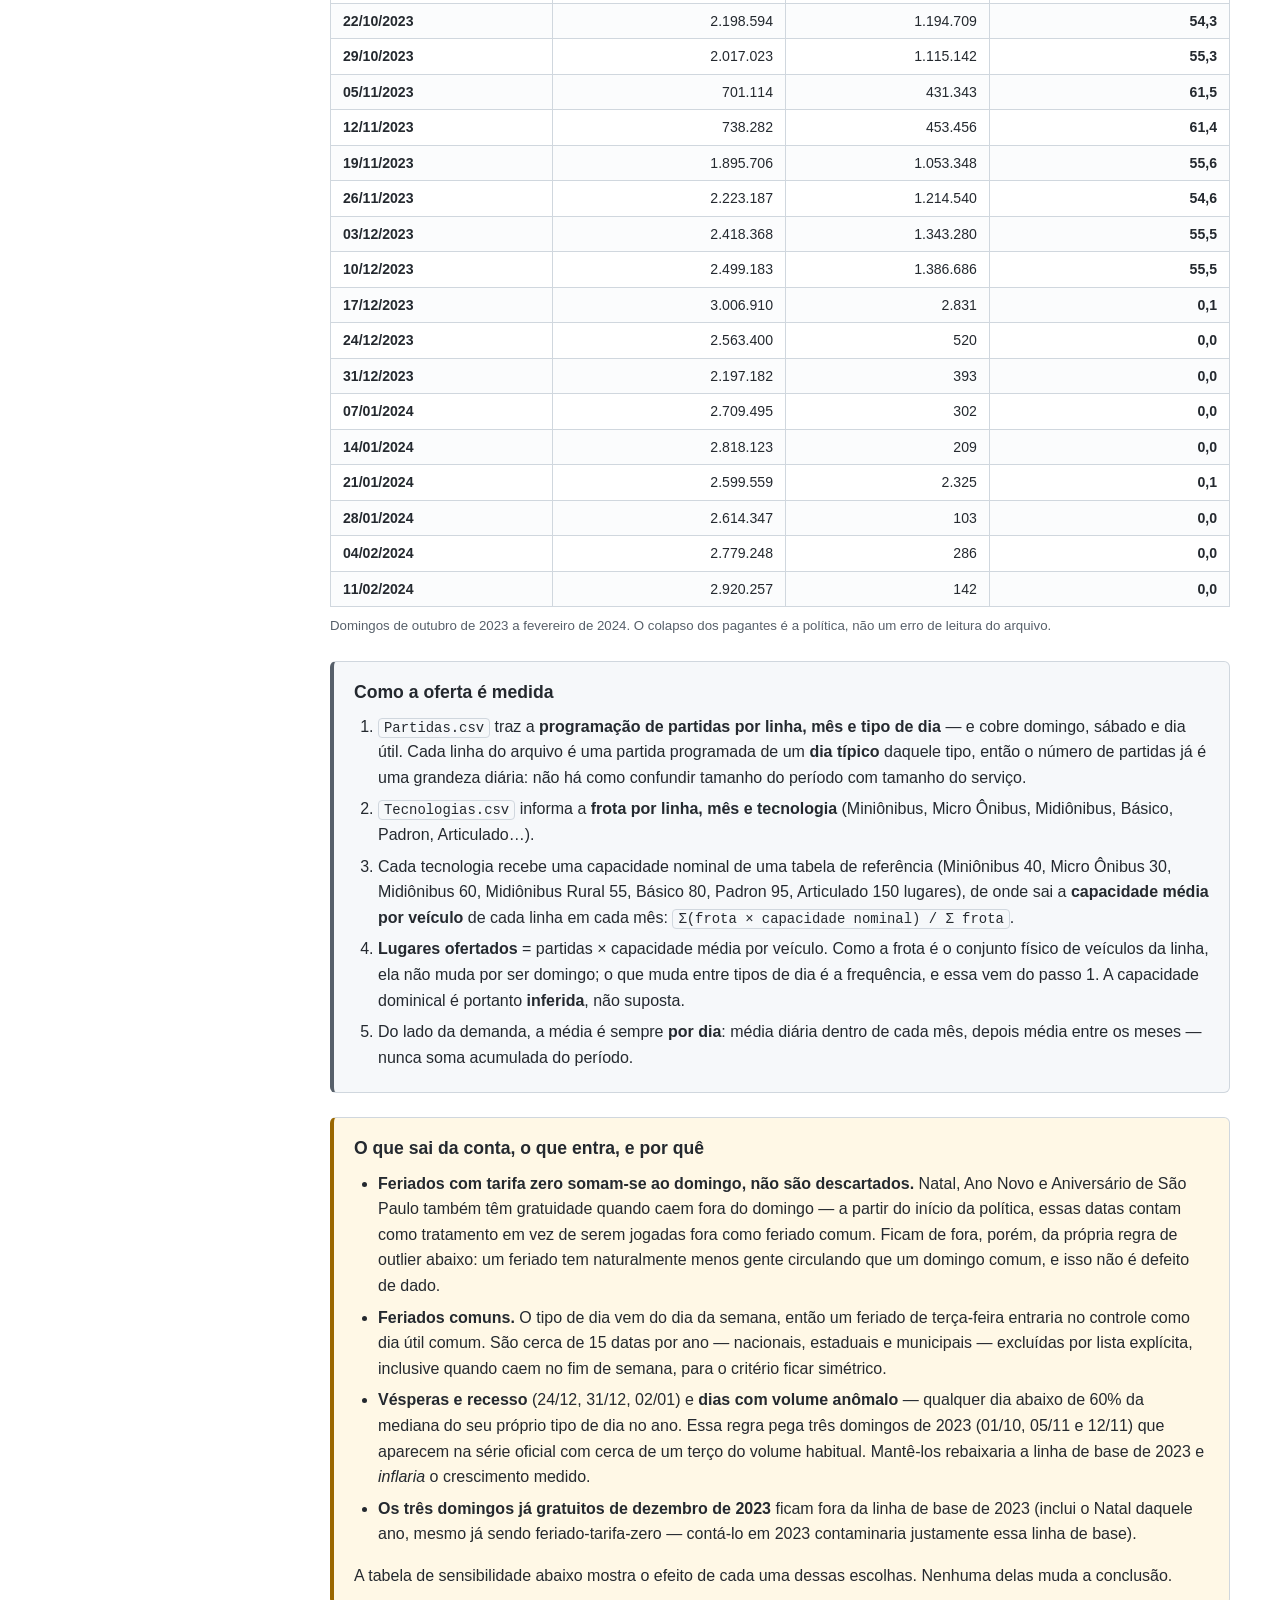
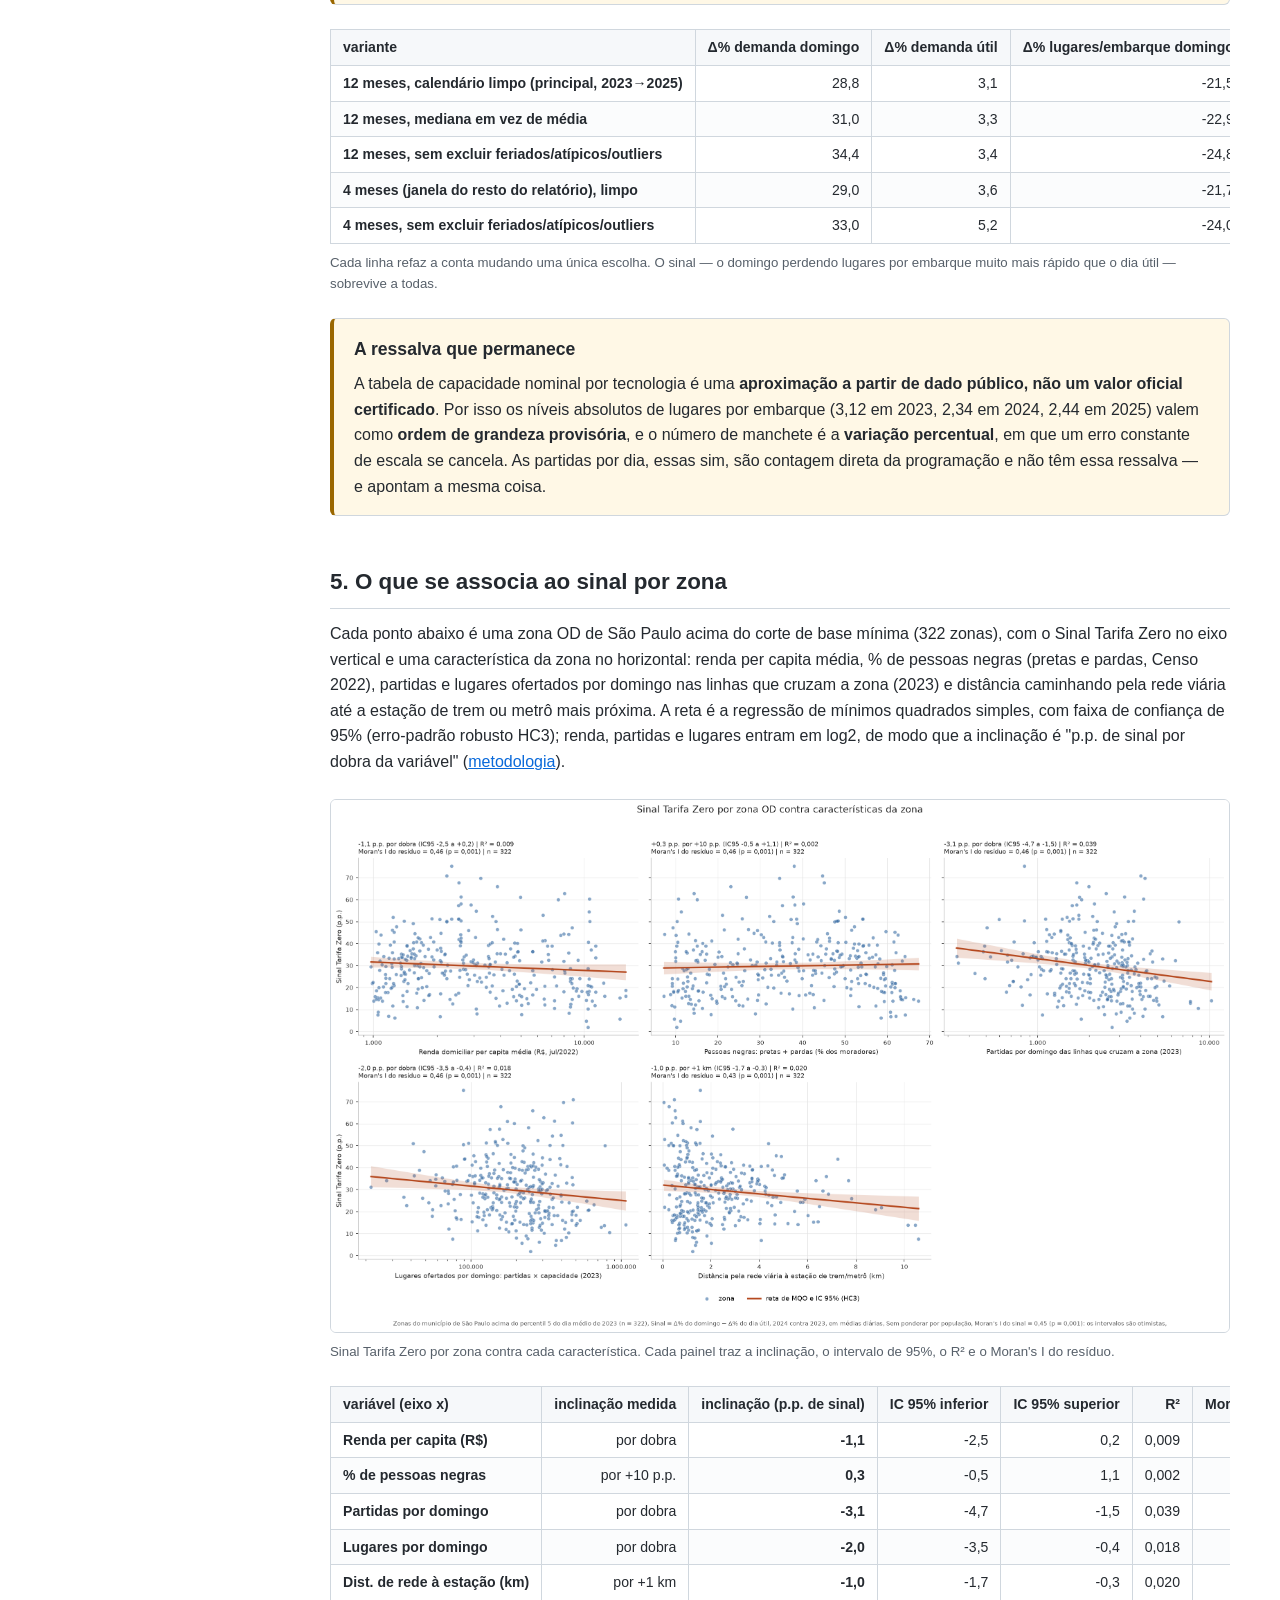
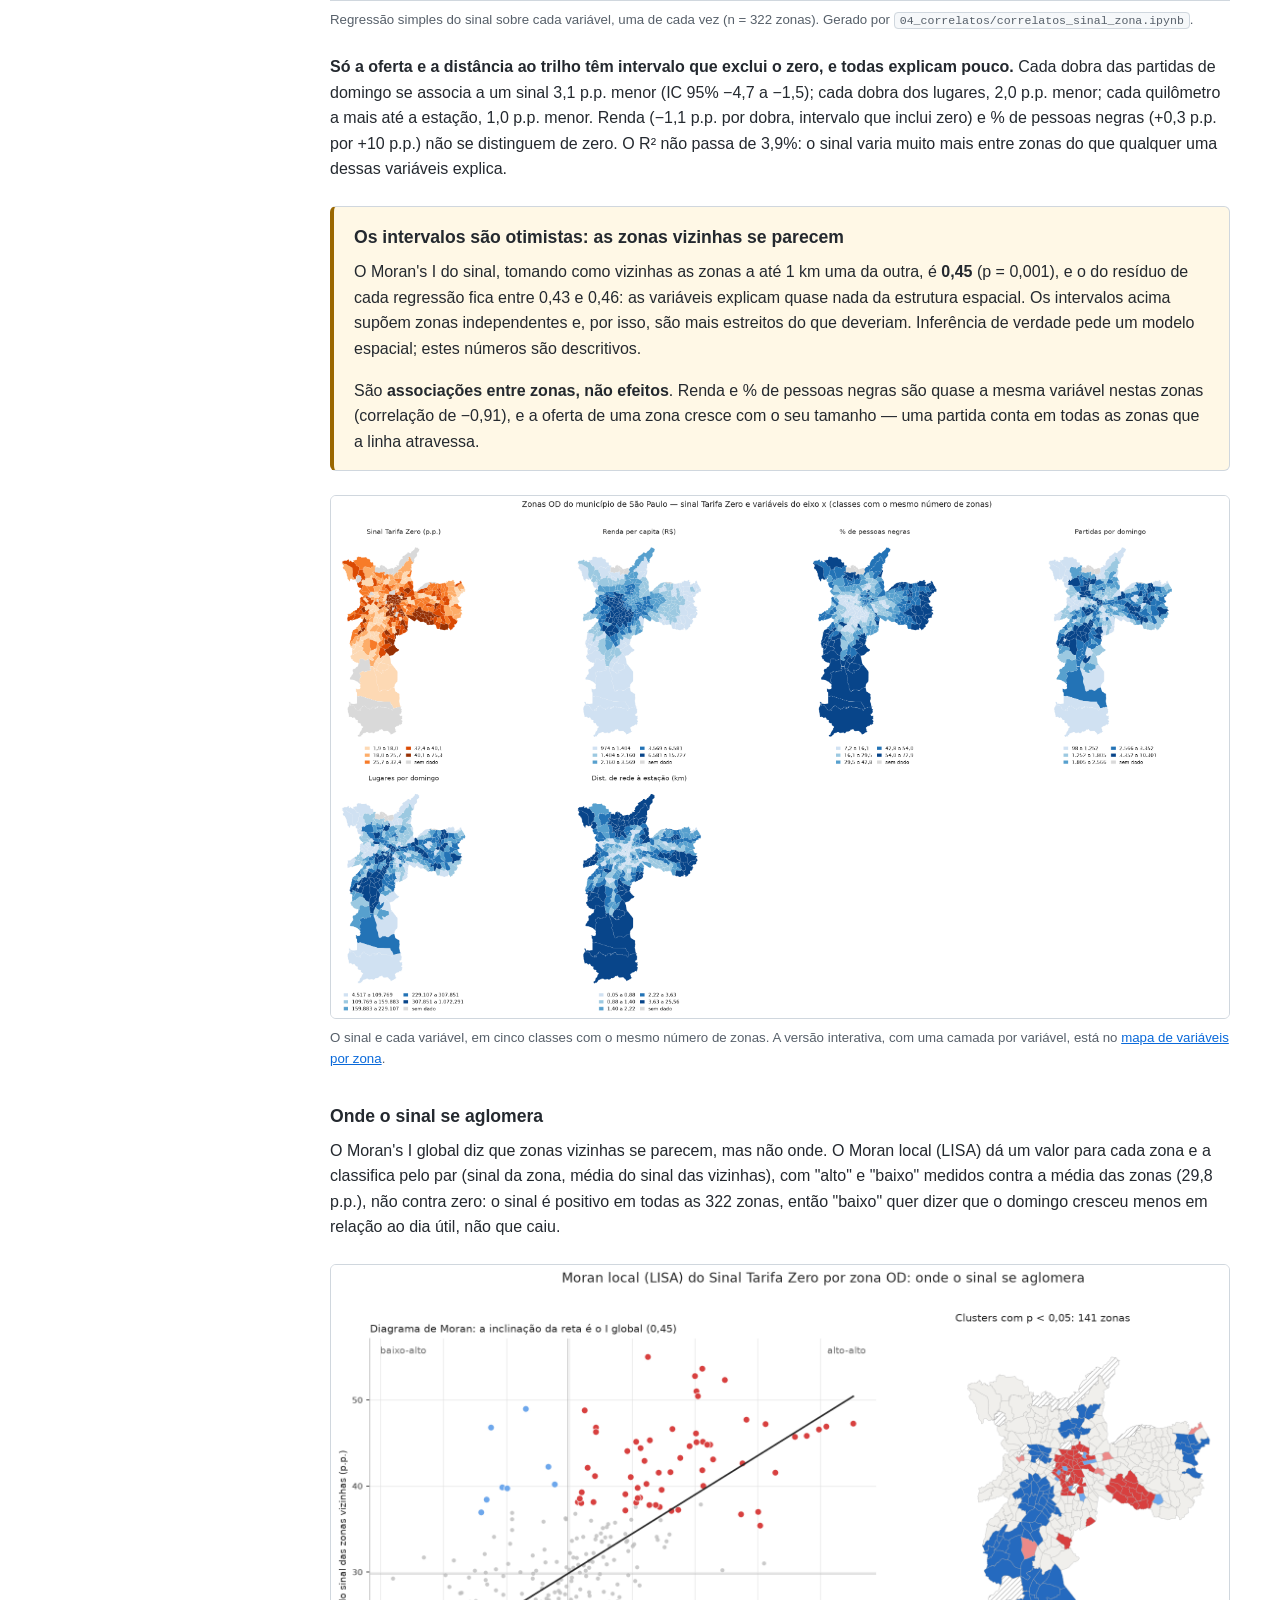
==== commit 80c73302: "feat: vizinhanca de 1 km no Moran, Moran local (LISA) do sinal e publicacao no relatorio" ====
--- a/docs/index.html
+++ b/docs/index.html
@@ -484,8 +484,8 @@
 <div class="caixa alerta">
   <h3>Os intervalos são otimistas: as zonas vizinhas se parecem</h3>
   <p>
-    O Moran's I do sinal, com vizinhança por contiguidade, é <strong>0,48</strong> (p = 0,001), e o do resíduo de cada regressão fica
-    entre 0,46 e 0,49: as variáveis explicam quase nada da estrutura espacial. Os intervalos acima supõem zonas
+    O Moran's I do sinal, tomando como vizinhas as zonas a até 1 km uma da outra, é <strong>0,45</strong> (p = 0,001), e o do resíduo de cada regressão fica
+    entre 0,43 e 0,46: as variáveis explicam quase nada da estrutura espacial. Os intervalos acima supõem zonas
     independentes e, por isso, são mais estreitos do que deveriam. Inferência de verdade pede um modelo espacial; estes números
     são descritivos.
   </p>
@@ -502,6 +502,47 @@
     variável, está no <a href="mapa_variaveis_zona.html">mapa de variáveis por zona</a>.
   </figcaption>
 </figure>
+
+<h3 id="lisa">Onde o sinal se aglomera</h3>
+
+<p>
+  O Moran's I global diz que zonas vizinhas se parecem, mas não onde. O Moran local (LISA) dá um valor para cada
+  zona e a classifica pelo par (sinal da zona, média do sinal das vizinhas), com "alto" e "baixo" medidos contra a
+  média das zonas (29,8 p.p.), não contra zero: o sinal é positivo em todas as 322 zonas, então "baixo" quer dizer
+  que o domingo cresceu menos em relação ao dia útil, não que caiu.
+</p>
+
+<figure>
+  <img src="img/lisa_sinal_zona.png" alt="À esquerda, diagrama de Moran do sinal por zona; à direita, mapa de São Paulo com as zonas em aglomerados de sinal alto (vermelho) e baixo (azul)">
+  <figcaption>
+    À esquerda, o sinal de cada zona contra a média das vizinhas; a inclinação da reta é o I global. À direita, as zonas
+    com p &lt; 0,05 no teste local. A versão interativa é a última camada do
+    <a href="mapa_variaveis_zona.html">mapa de variáveis por zona</a>.
+  </figcaption>
+</figure>
+
+<p>
+  Das 322 zonas, 141 saem significativas, e formam poucos blocos grandes e contíguos.
+  <strong>60 são alto-alto</strong> (sinal médio de 47,3 p.p.): um bloco de 45 zonas no centro (Sé, República, Brás,
+  Pari, Liberdade, Bela Vista, Bom Retiro) e outro de 13 na zona leste, em torno de São Mateus e Sapopemba.
+  <strong>68 são baixo-baixo</strong> (17,1 p.p.): um bloco de 47 zonas do sudoeste ao sul (Pinheiros, Butantã, Morumbi,
+  Santo Amaro, até Jardim Ângela, Grajaú e Parelheiros) e blocos menores na Lapa e Perdizes, em Tucuruvi e Mandaqui e no
+  Itaim Paulista. Outras 13 zonas destoam das vizinhas (8 baixo-alto, 5 alto-baixo), quase todas dentro ou na borda desses blocos.
+</p>
+
+<div class="caixa alerta">
+  <h3>Como ler o mapa</h3>
+  <p>
+    O corte é p &lt; 0,05 <strong>sem correção para testes múltiplos</strong>: são 322 testes, e cerca de 16 zonas podem
+    estar marcadas por acaso. Vale ler os blocos, não as zonas isoladas. Em 13 das 141 zonas o próprio sinal está a menos
+    de 3,3 p.p. da média, e o rótulo vem das vizinhas.
+  </p>
+  <p>
+    O agrupamento é descritivo. As cinco variáveis acima explicam pouco dele (o Moran's I do resíduo continua em 0,43–0,46), e
+    nos blocos altos a base de domingo de 2023 é pequena (mediana de 2.252 embarques por domingo, contra 4.758 nas zonas sem
+    aglomerado), o que também infla a variação percentual. É onde procurar a variável que falta, não uma explicação.
+  </p>
+</div>
 
 <!-- ================= 6. RESSALVAS ================= -->
 <h2 id="ressalvas">6. Ressalvas</h2>
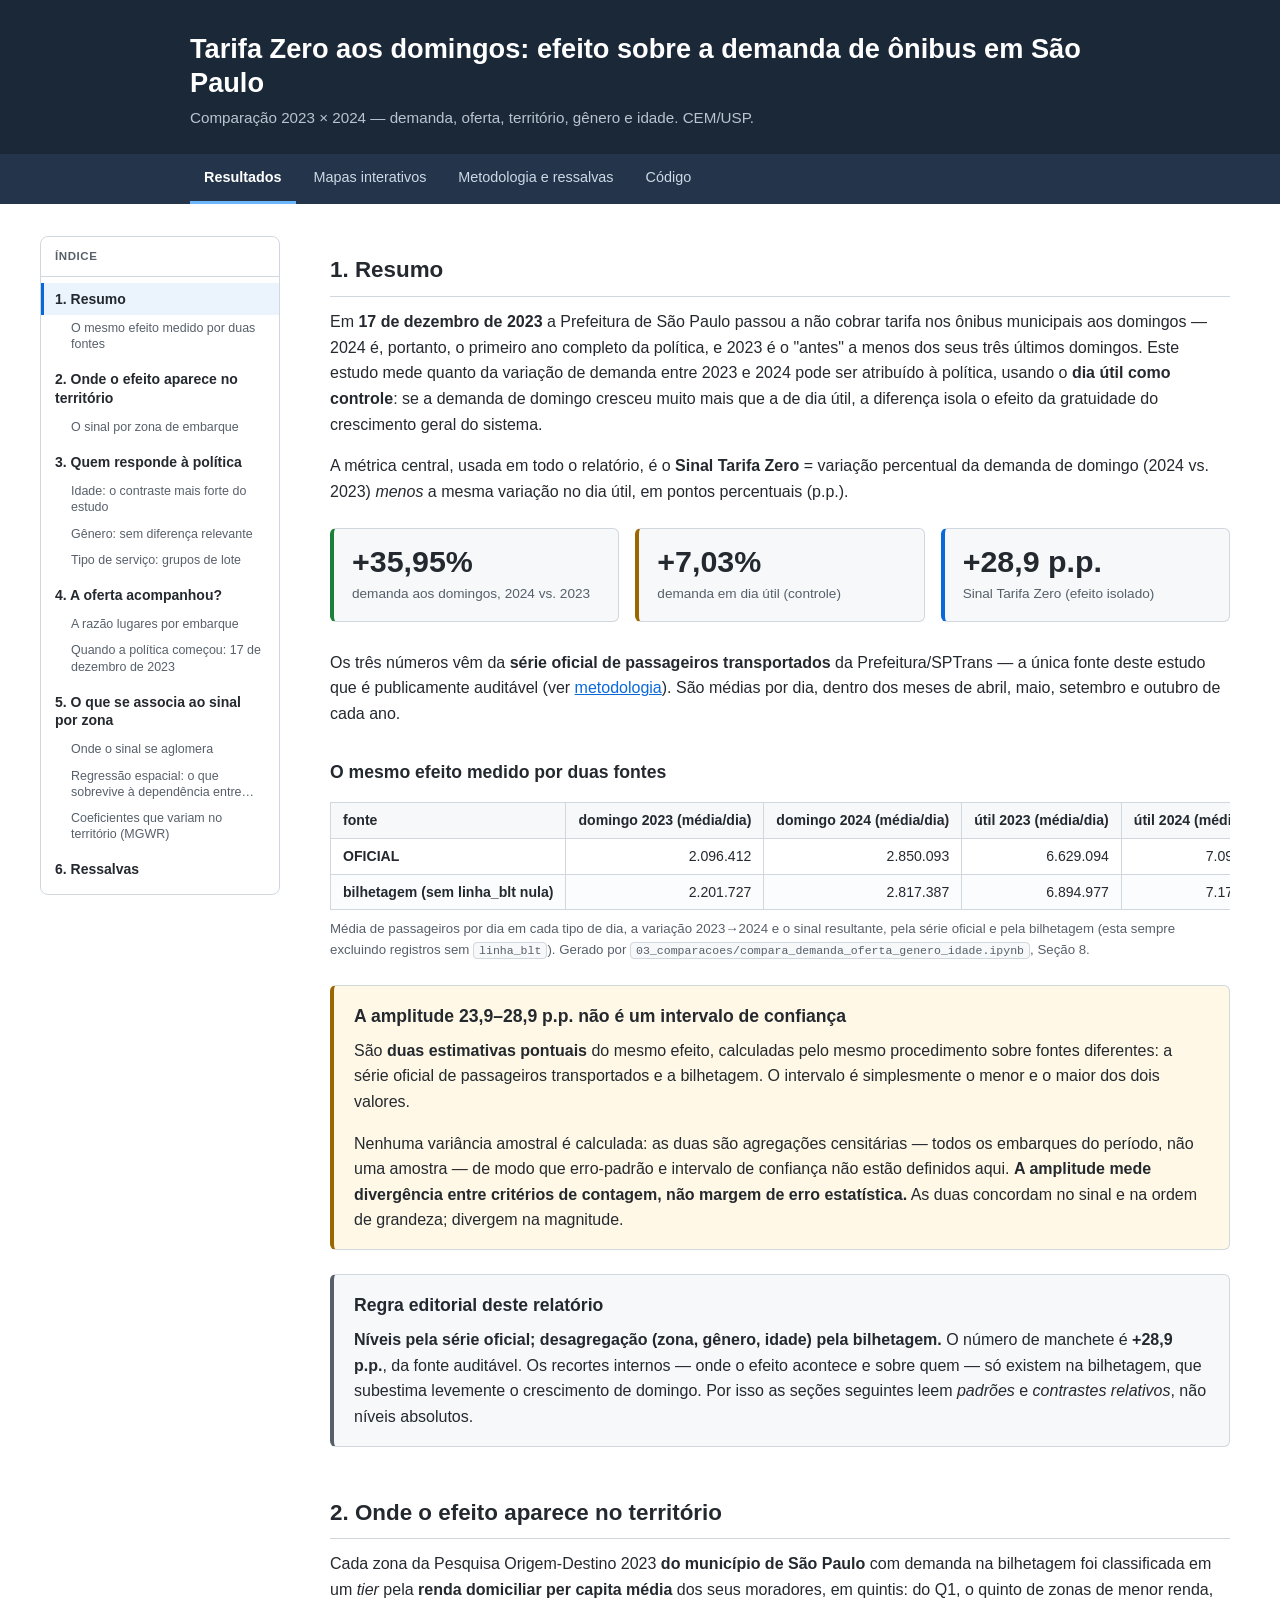
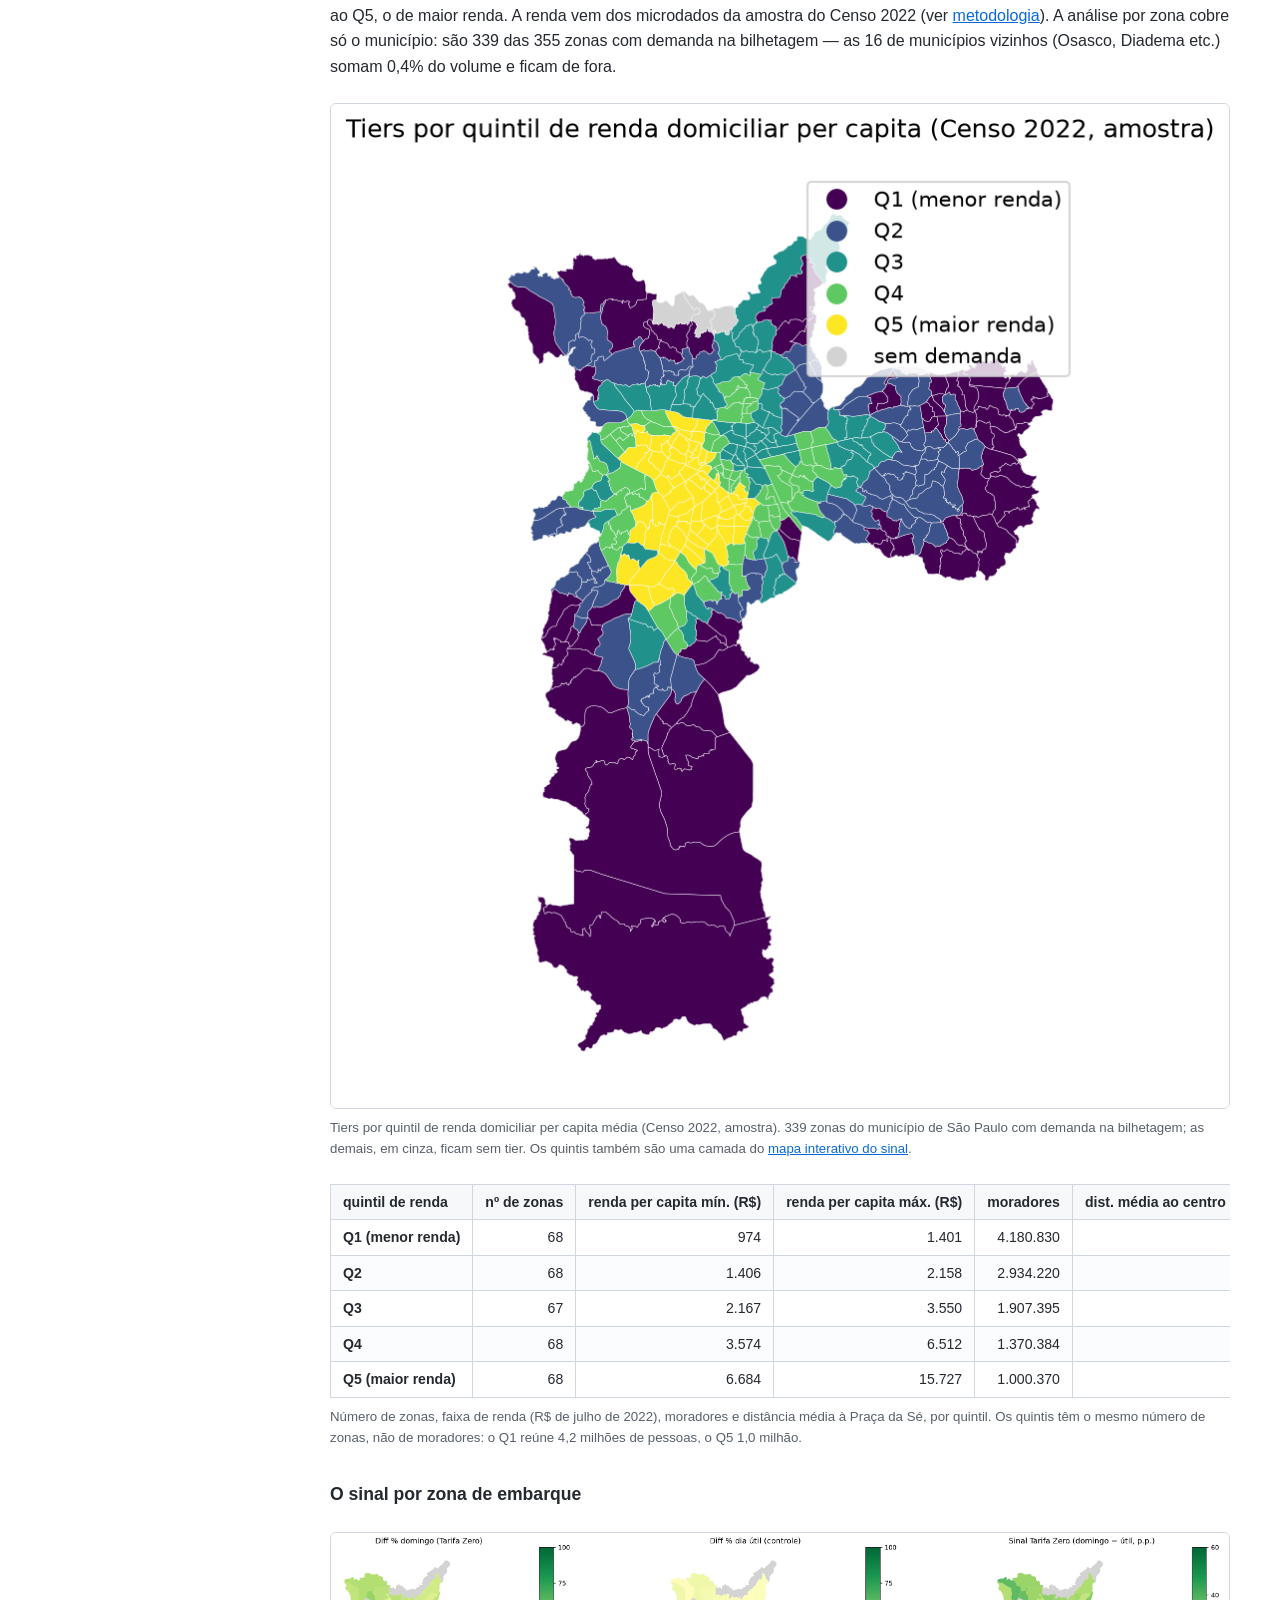
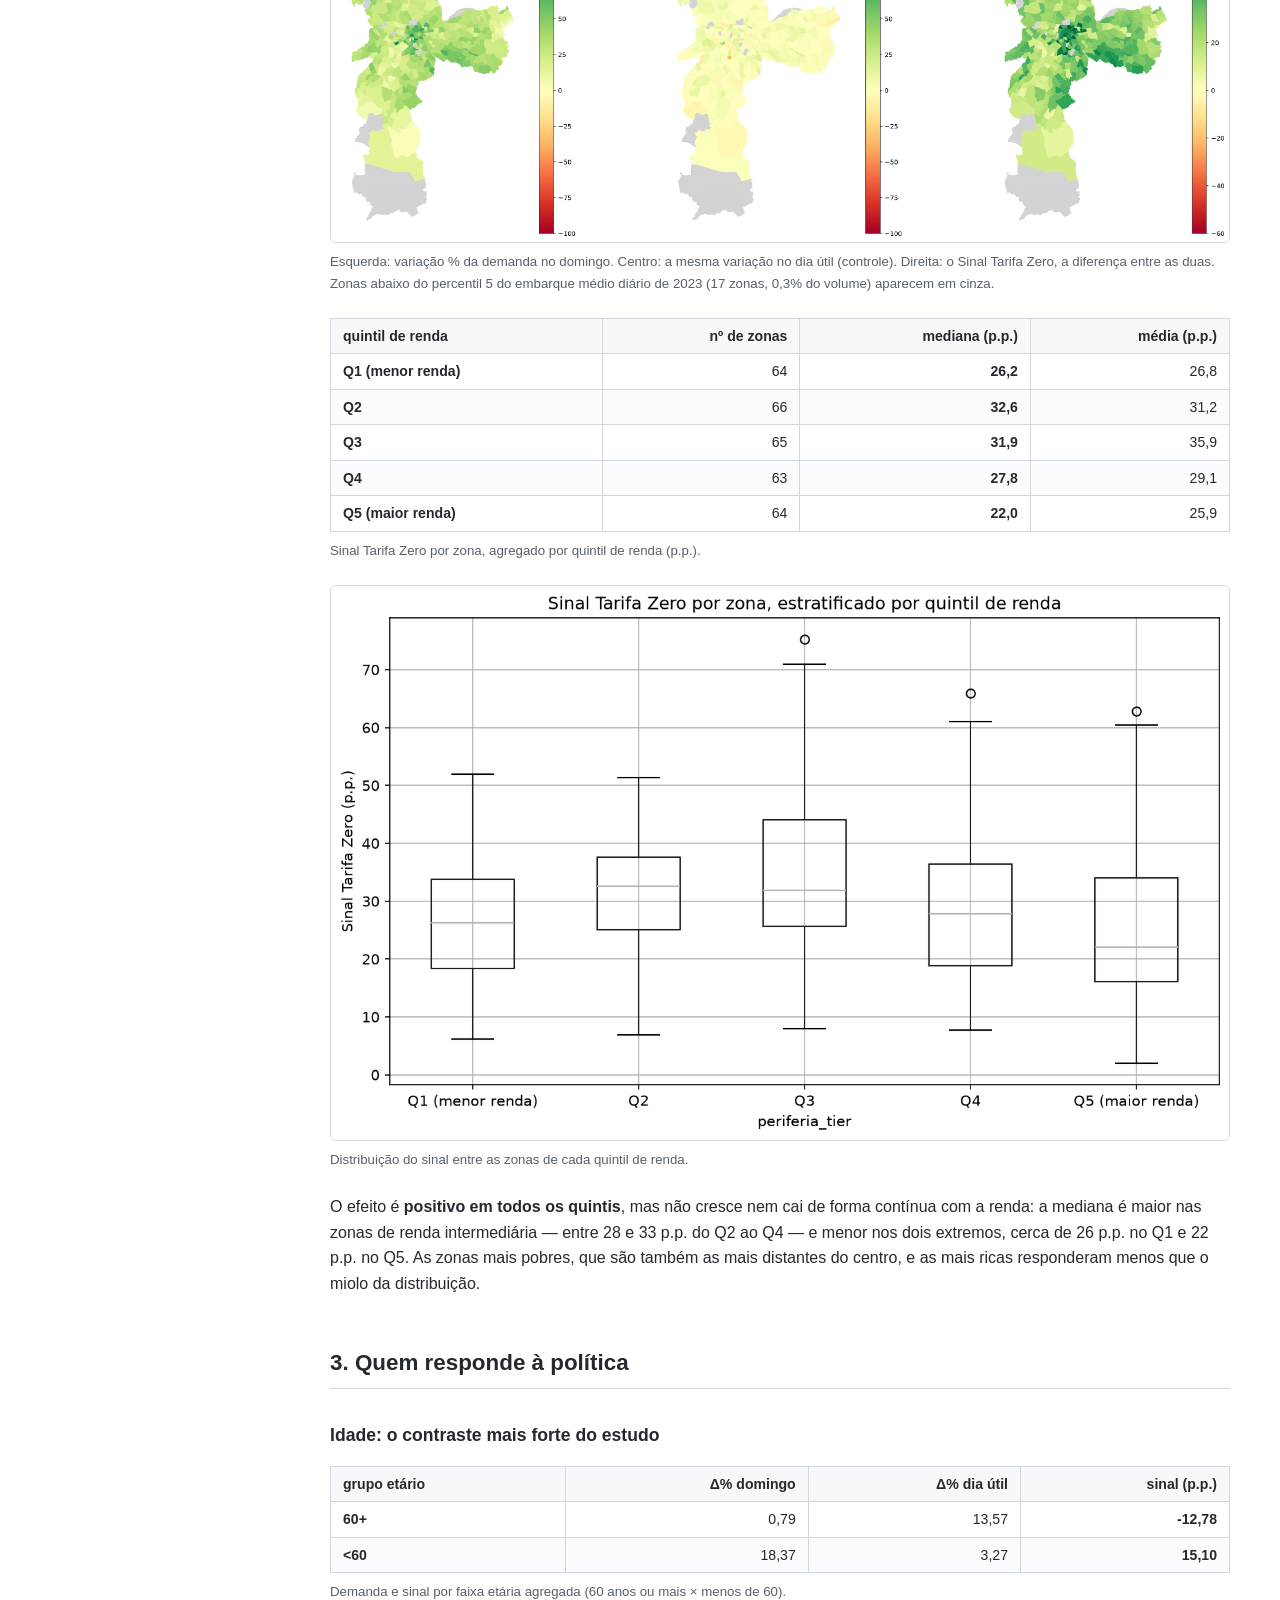
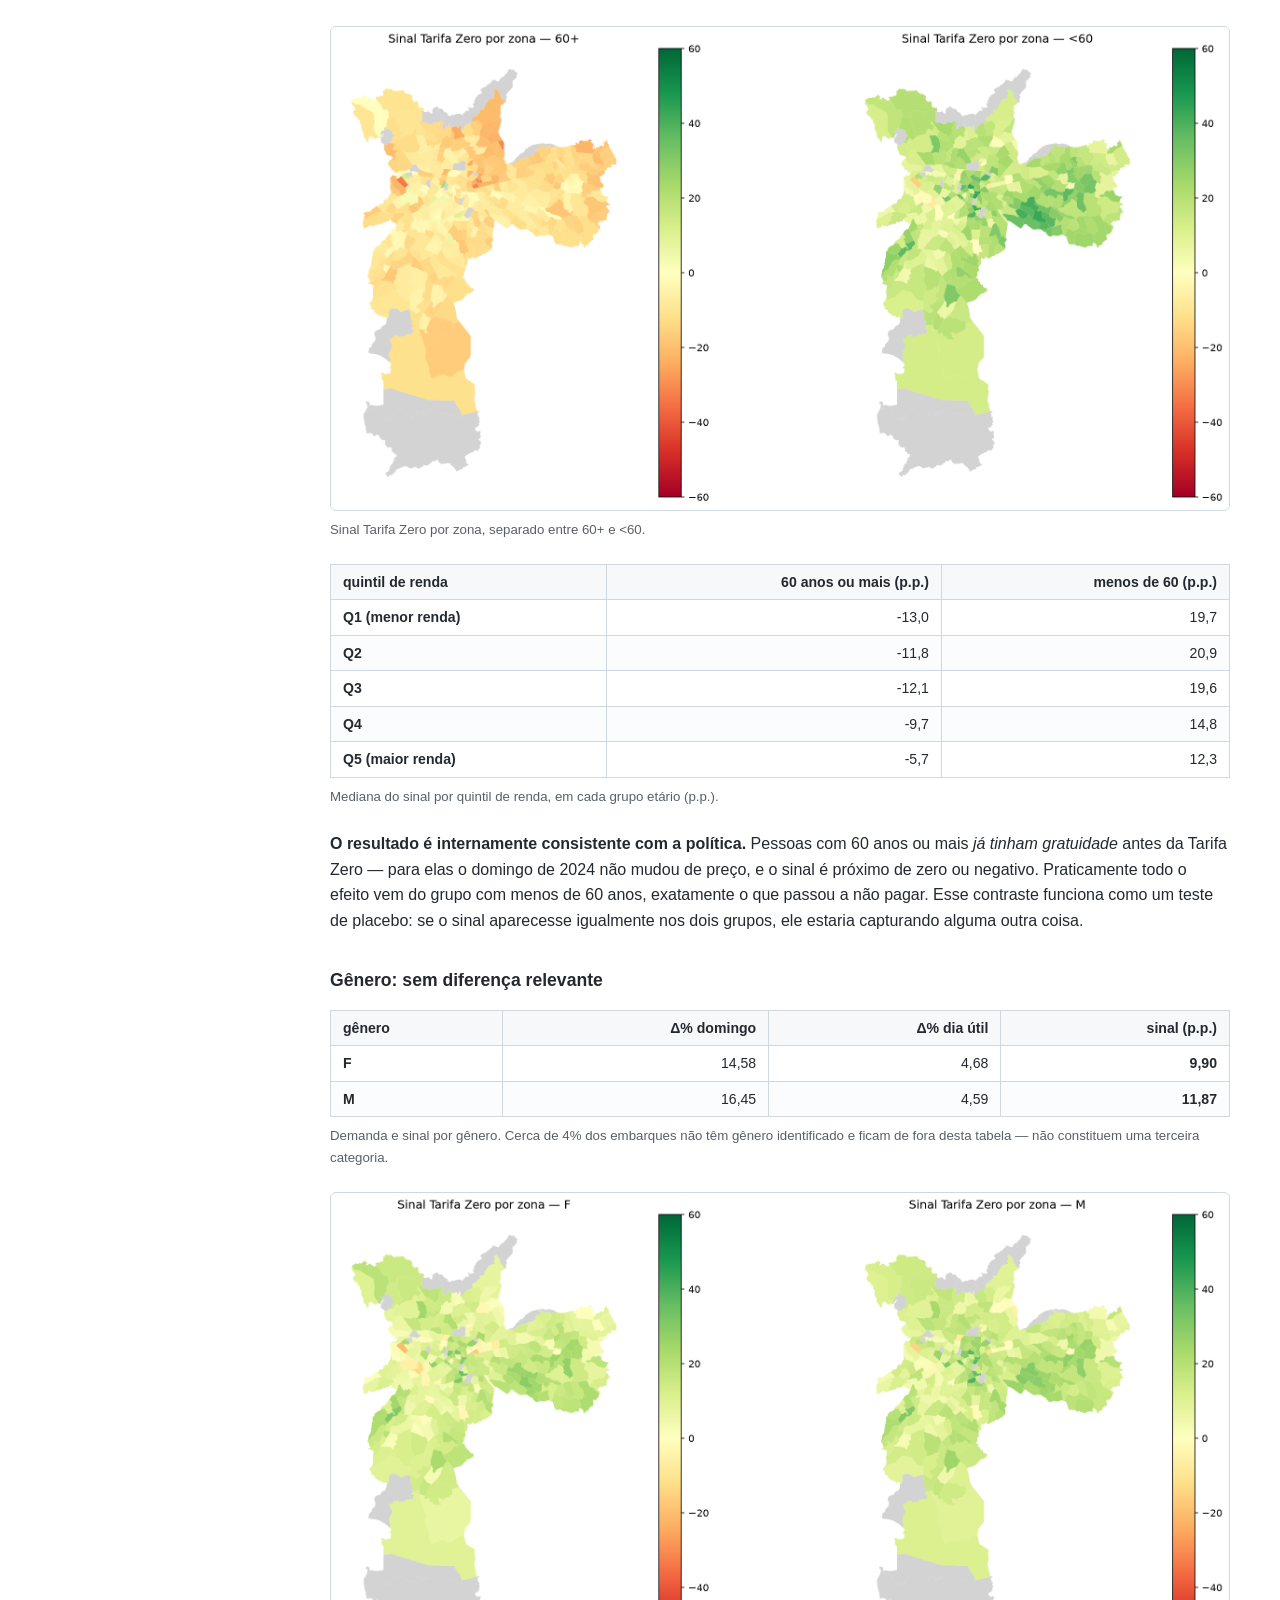
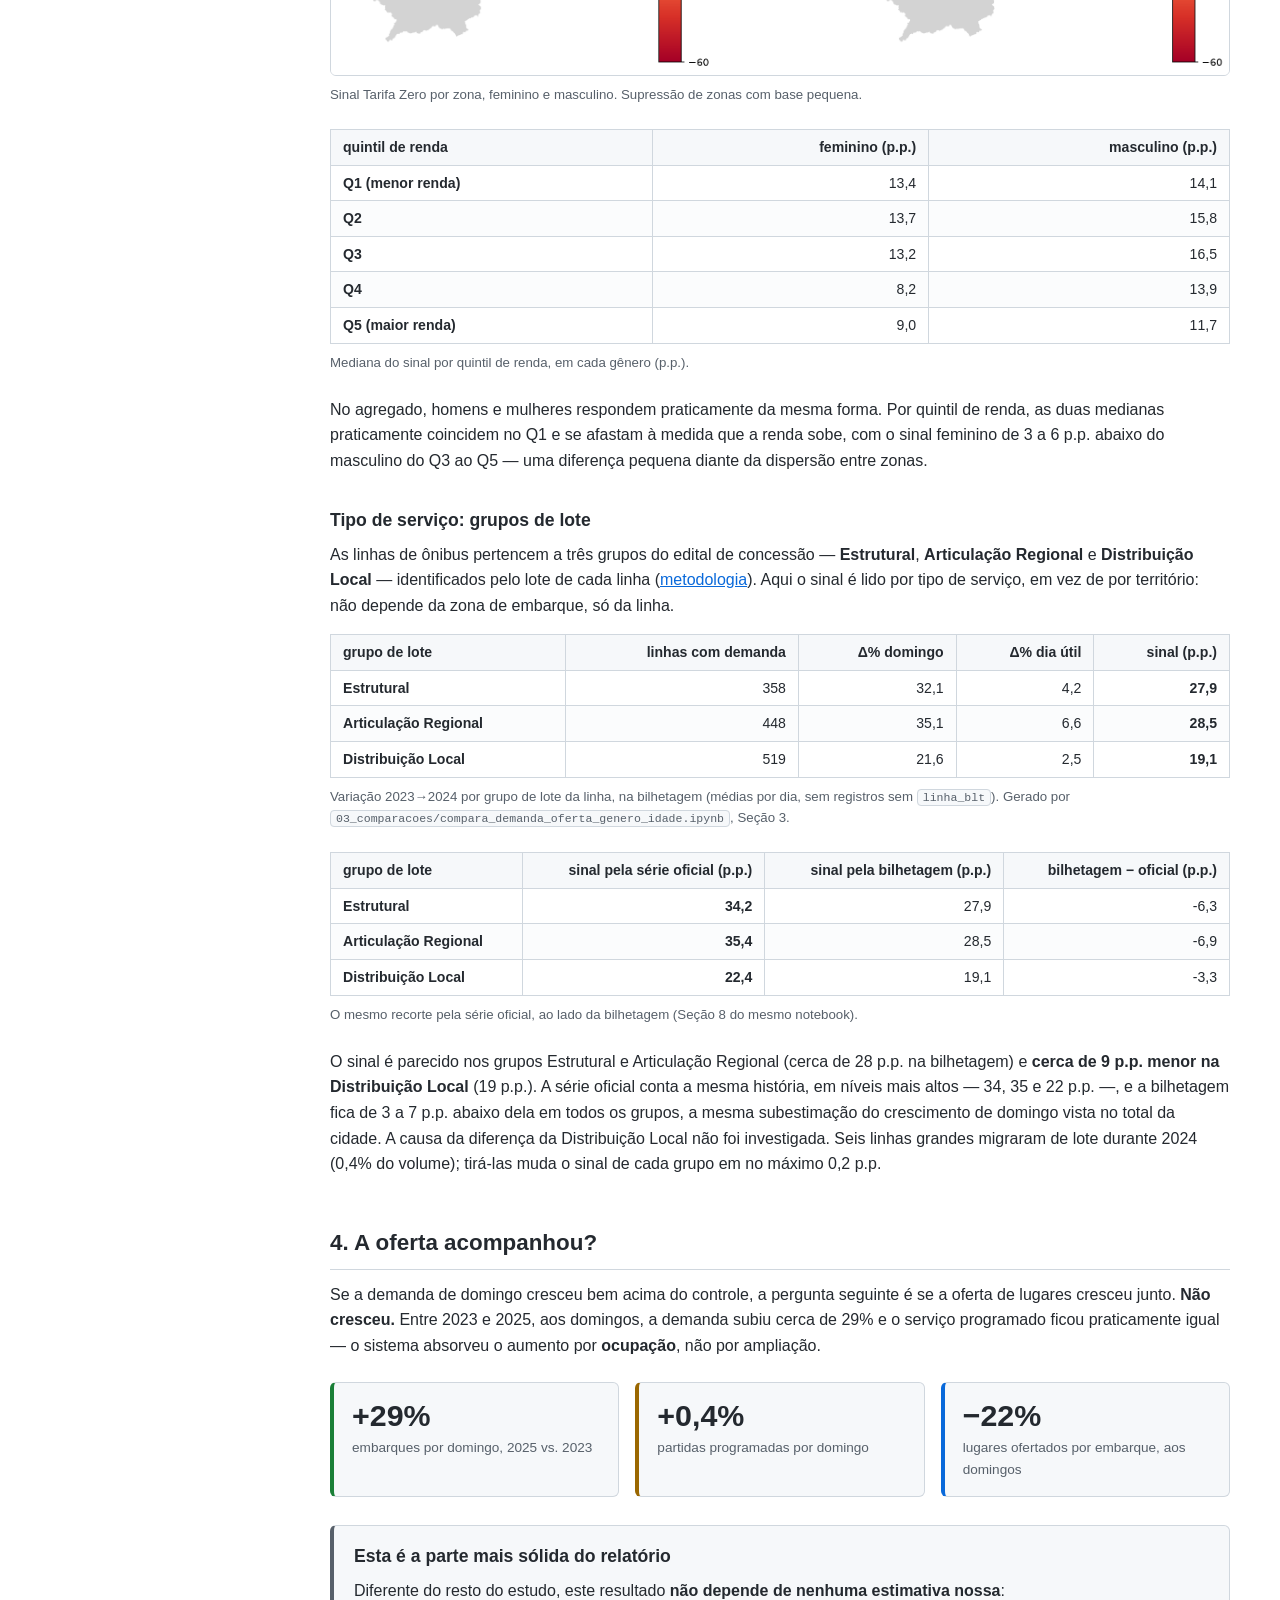
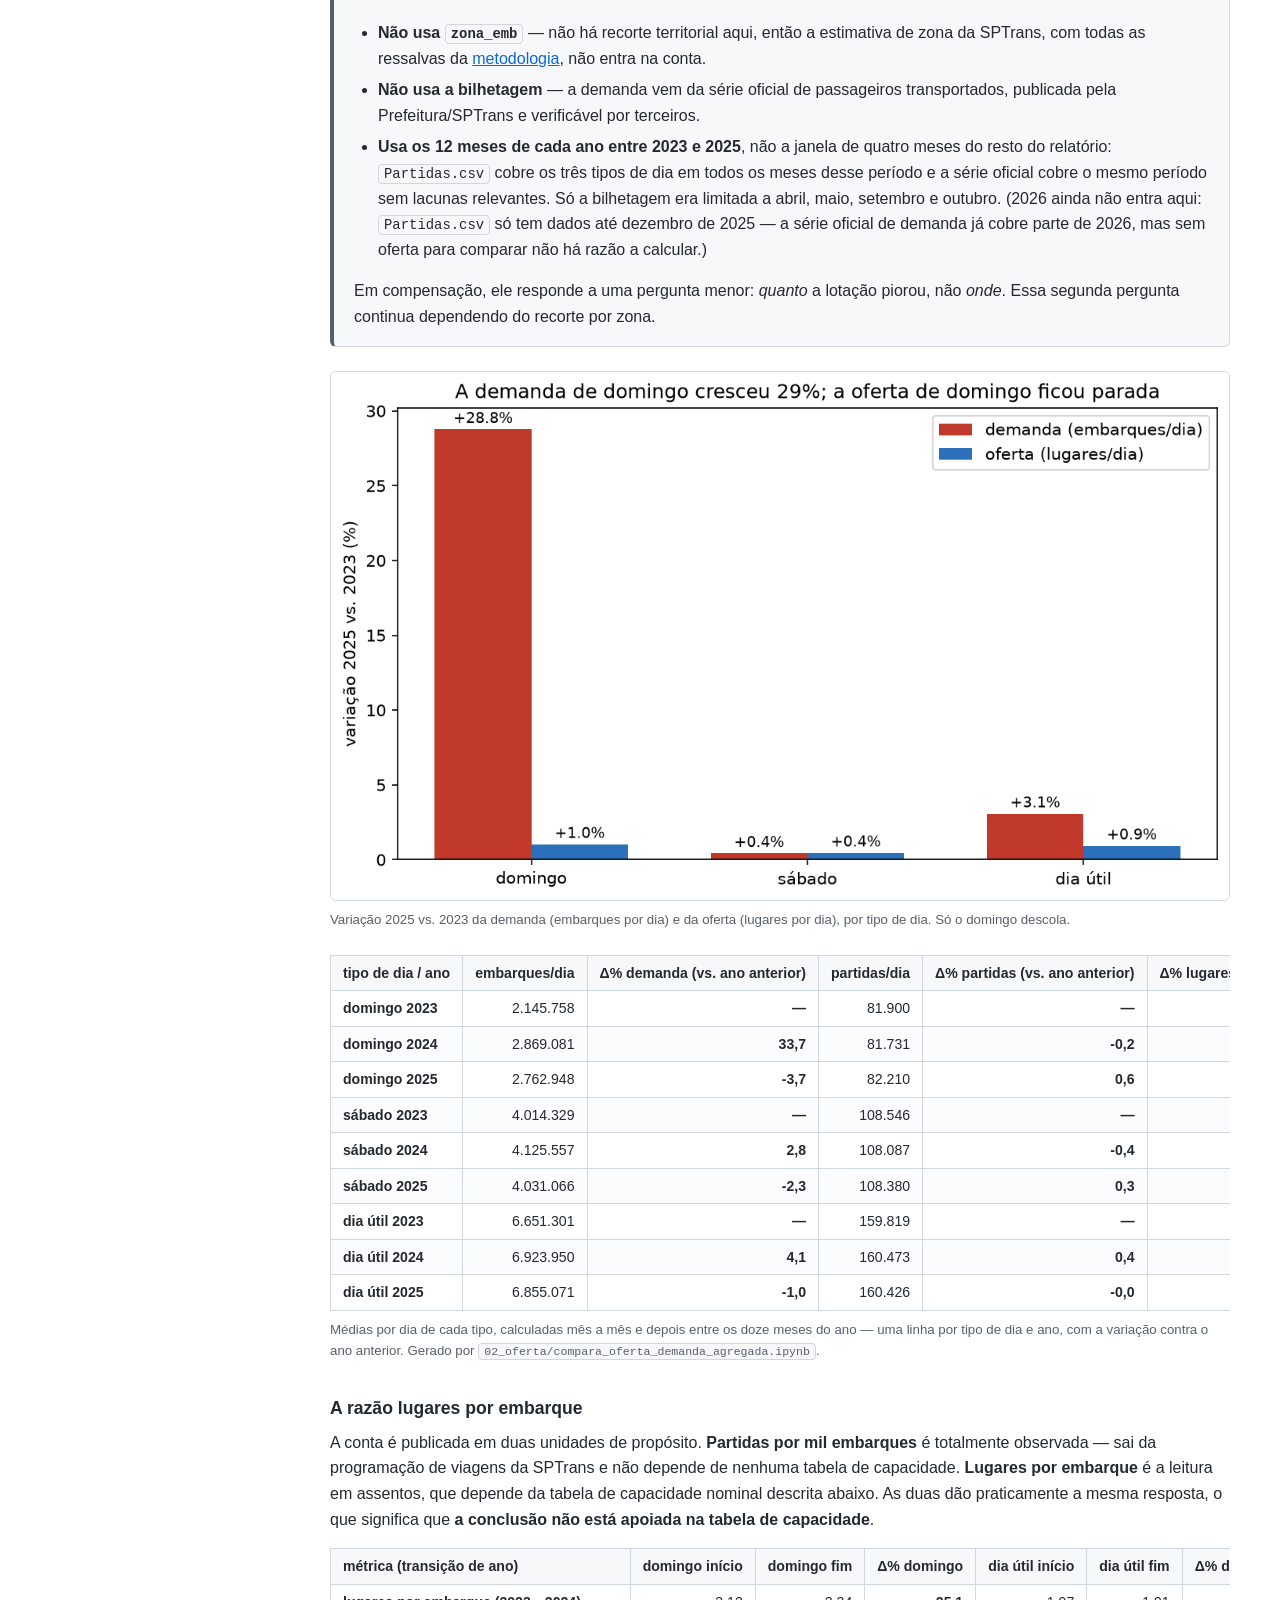
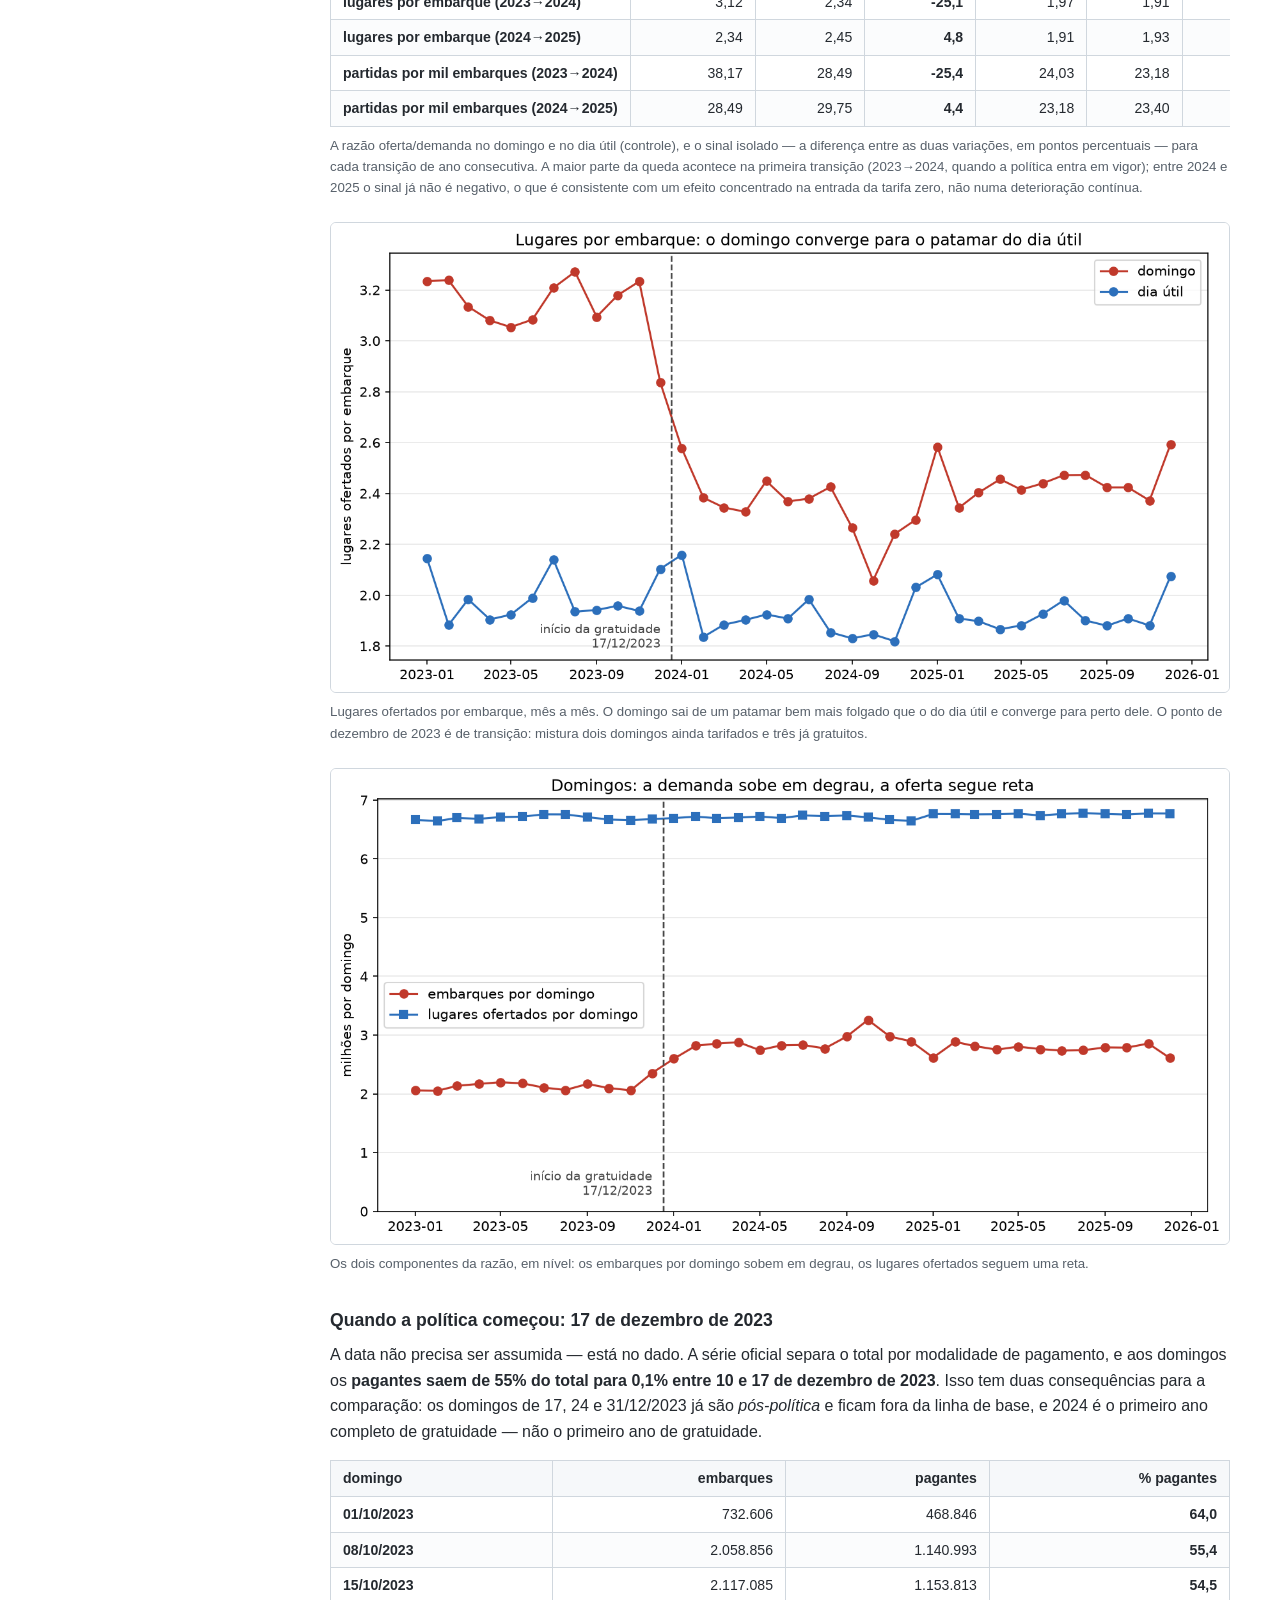
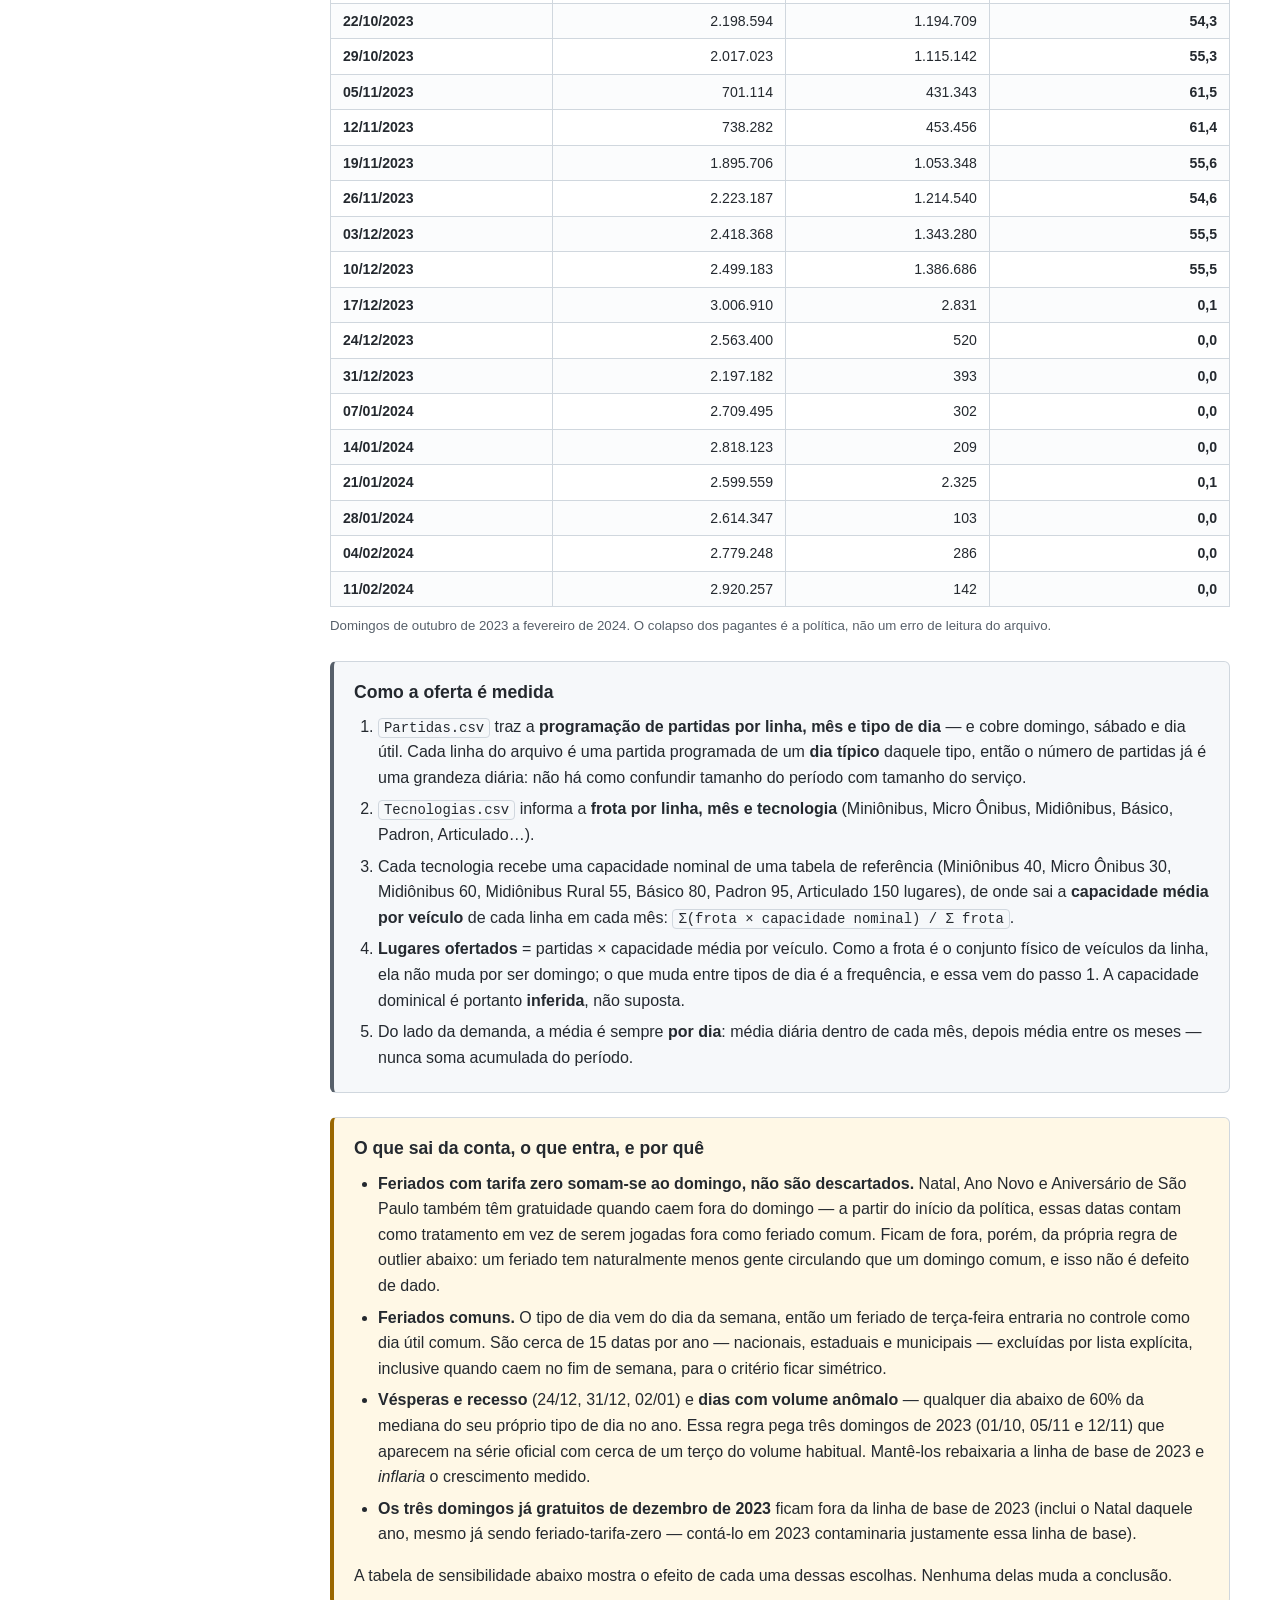
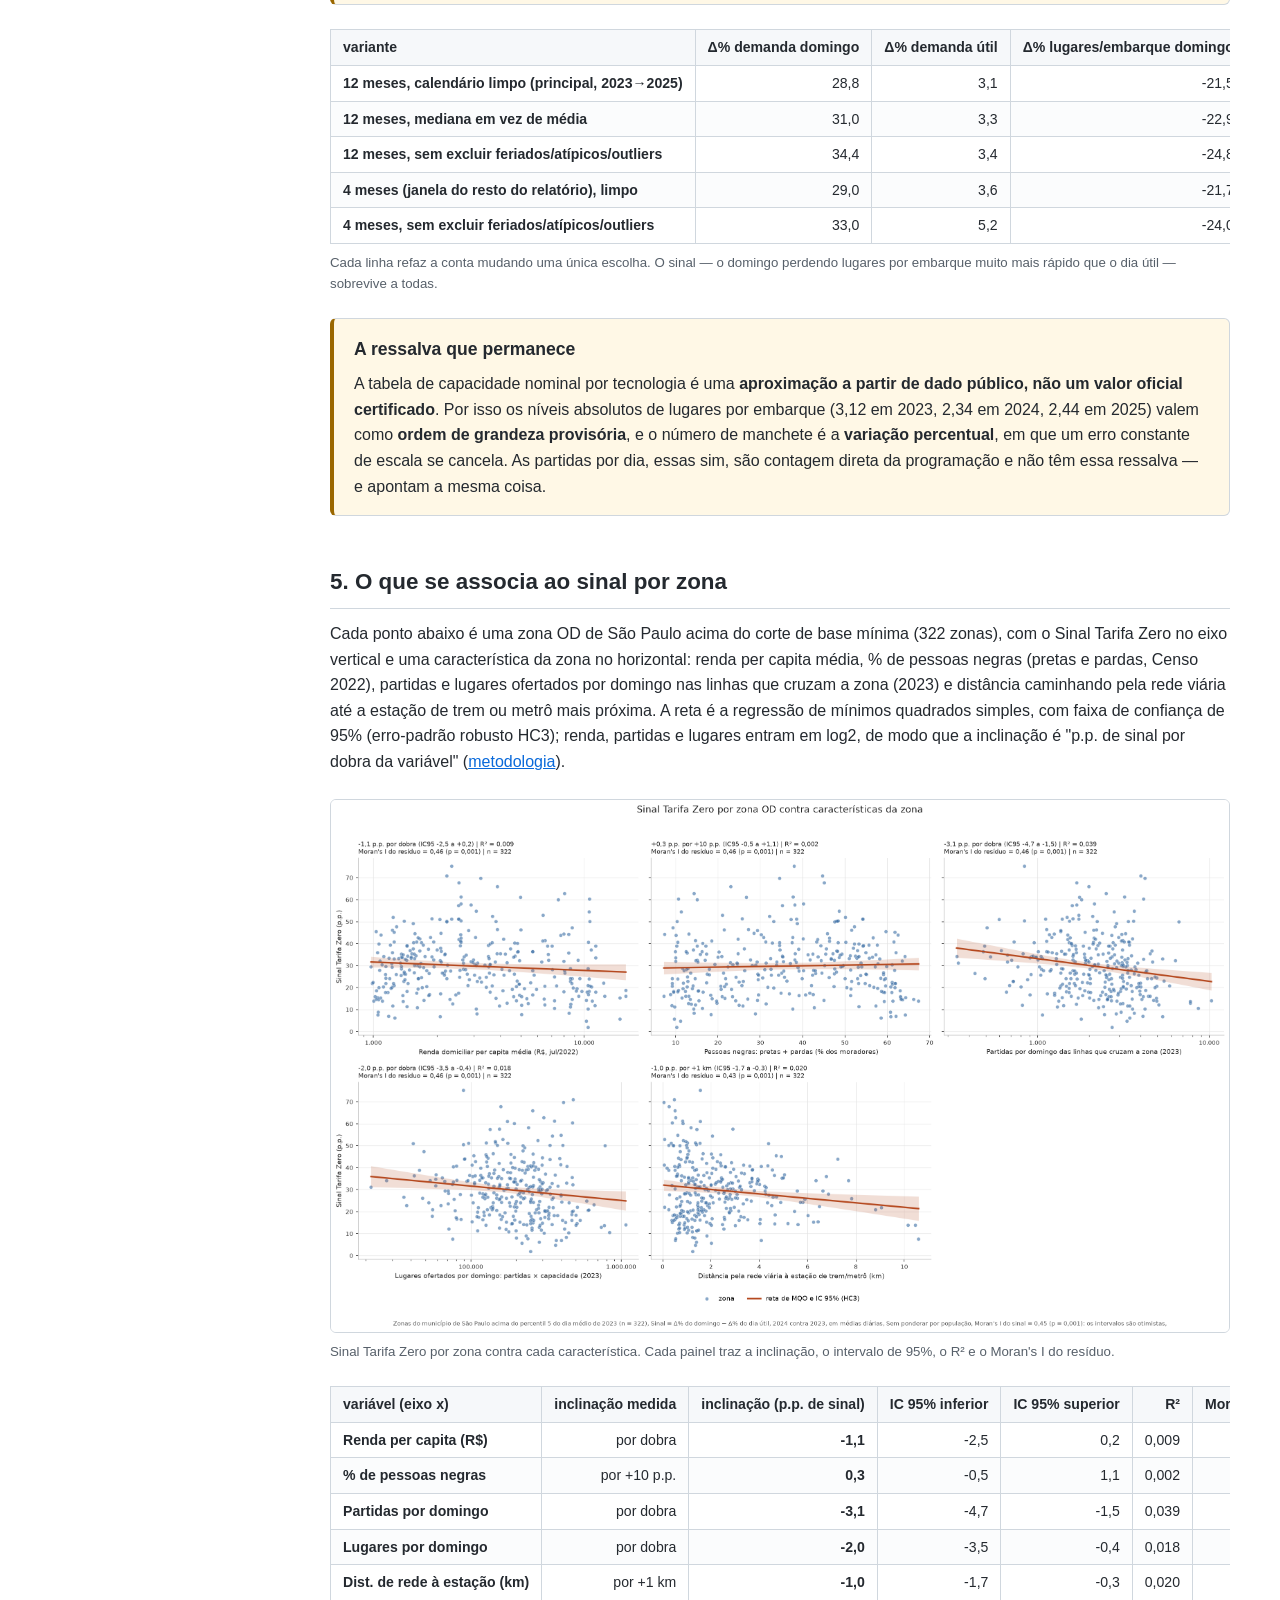
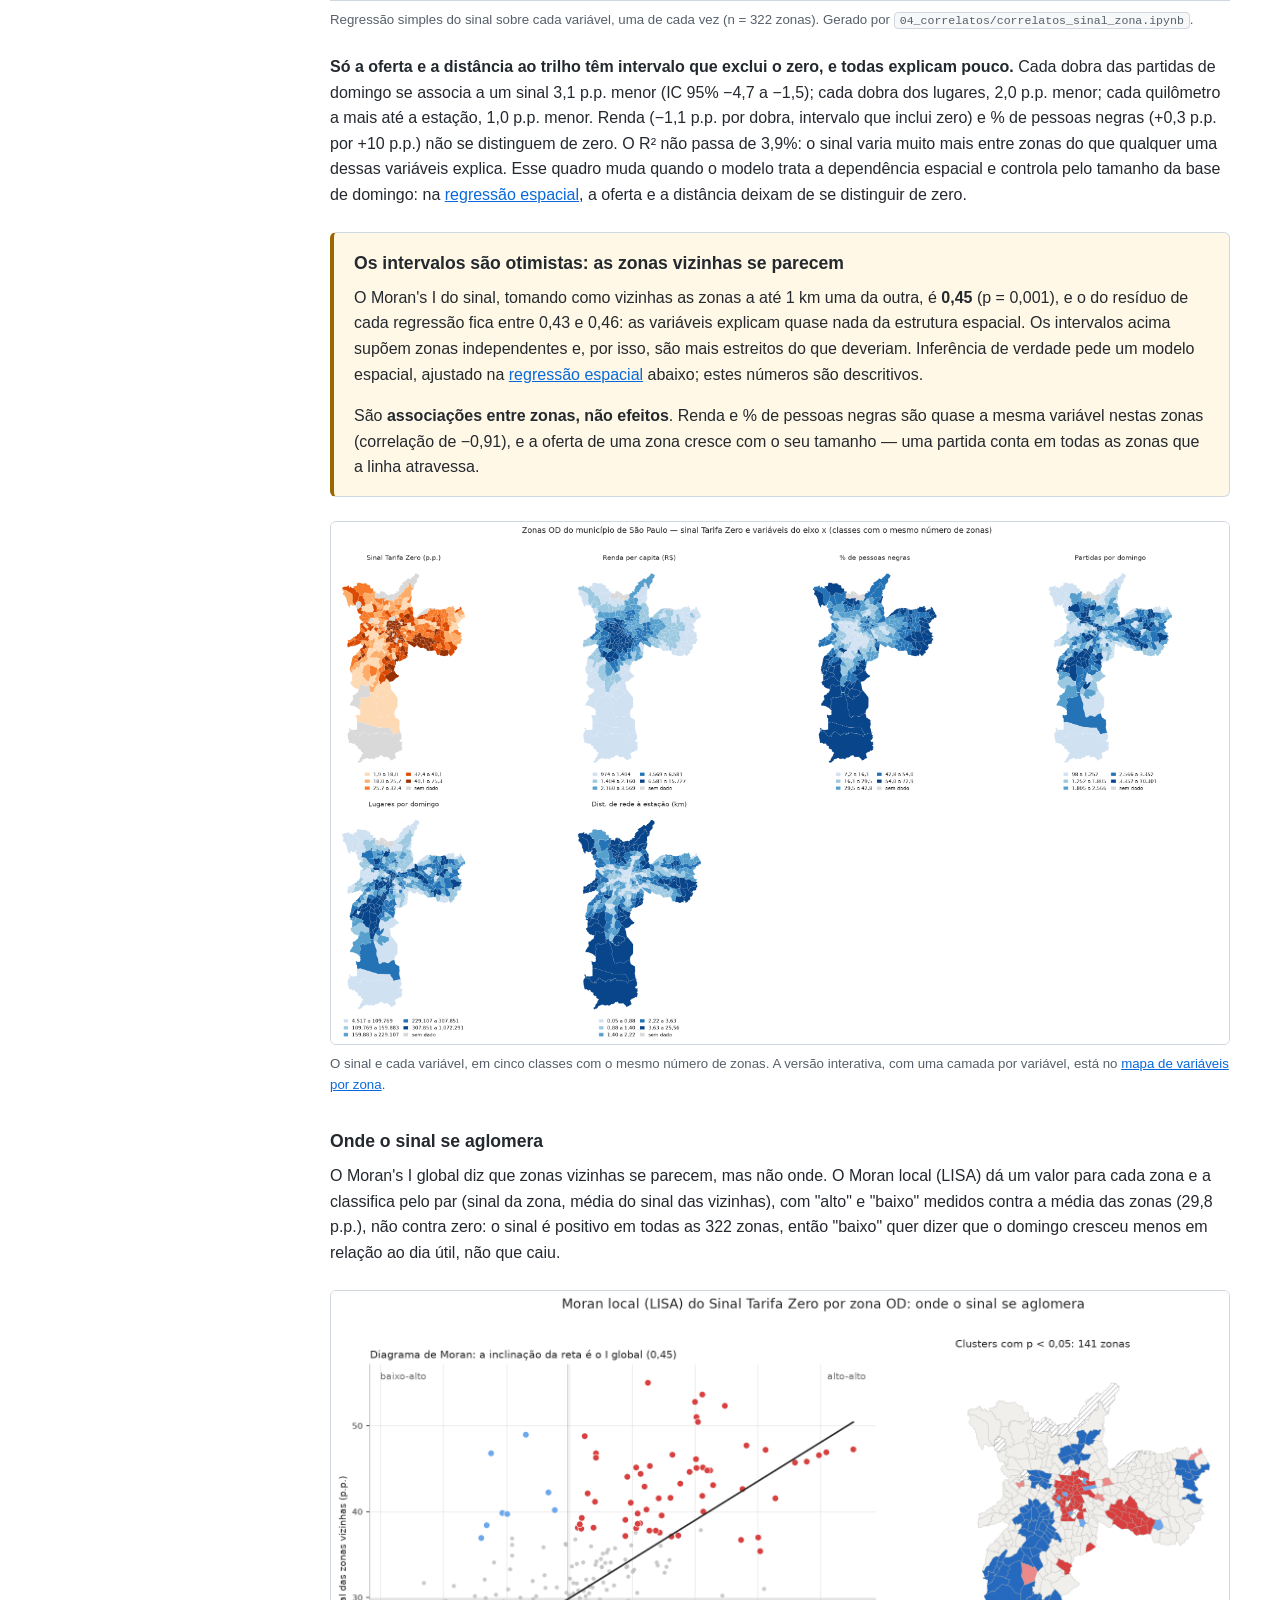
==== commit d6f5ad16: "feat: regressao espacial (SEM, SAR, MGWR) da variacao do domingo e publicacao no relatorio" ====
--- a/docs/index.html
+++ b/docs/index.html
@@ -478,7 +478,9 @@
   Cada dobra das partidas de domingo se associa a um sinal 3,1 p.p. menor (IC 95% −4,7 a −1,5); cada dobra dos
   lugares, 2,0 p.p. menor; cada quilômetro a mais até a estação, 1,0 p.p. menor. Renda (−1,1 p.p. por dobra, intervalo
   que inclui zero) e % de pessoas negras (+0,3 p.p. por +10 p.p.) não se distinguem de zero. O R² não passa de 3,9%: o
-  sinal varia muito mais entre zonas do que qualquer uma dessas variáveis explica.
+  sinal varia muito mais entre zonas do que qualquer uma dessas variáveis explica. Esse quadro muda quando o modelo trata a dependência
+  espacial e controla pelo tamanho da base de domingo: na <a href="#regressao-espacial">regressão espacial</a>, a oferta e a distância
+  deixam de se distinguir de zero.
 </p>
 
 <div class="caixa alerta">
@@ -486,8 +488,8 @@
   <p>
     O Moran's I do sinal, tomando como vizinhas as zonas a até 1 km uma da outra, é <strong>0,45</strong> (p = 0,001), e o do resíduo de cada regressão fica
     entre 0,43 e 0,46: as variáveis explicam quase nada da estrutura espacial. Os intervalos acima supõem zonas
-    independentes e, por isso, são mais estreitos do que deveriam. Inferência de verdade pede um modelo espacial; estes números
-    são descritivos.
+    independentes e, por isso, são mais estreitos do que deveriam. Inferência de verdade pede um modelo espacial, ajustado na
+    <a href="#regressao-espacial">regressão espacial</a> abaixo; estes números são descritivos.
   </p>
   <p>
     São <strong>associações entre zonas, não efeitos</strong>. Renda e % de pessoas negras são quase a mesma variável nestas zonas
@@ -541,6 +543,90 @@
     O agrupamento é descritivo. As cinco variáveis acima explicam pouco dele (o Moran's I do resíduo continua em 0,43–0,46), e
     nos blocos altos a base de domingo de 2023 é pequena (mediana de 2.252 embarques por domingo, contra 4.758 nas zonas sem
     aglomerado), o que também infla a variação percentual. É onde procurar a variável que falta, não uma explicação.
+  </p>
+</div>
+
+<h3 id="regressao-espacial">Regressão espacial: o que sobrevive à dependência entre zonas</h3>
+
+<p>
+  As regressões simples acima deixaram o Moran's I do resíduo em 0,43–0,46. Para tratar essa dependência, a análise seguinte
+  usa um único modelo, em que o desfecho é a <strong>variação % do embarque médio de domingo, 2023 → 2024</strong> (e não mais o
+  sinal). O crescimento do dia útil entra como controle, com <strong>peso estimado</strong> em vez de ser subtraído com peso 1,
+  e a <strong>base de domingo de 2023</strong> também entra: ela está no denominador da variação, então uma zona de base pequena
+  tem variação grande por construção, e sem esse controle o tamanho da zona se mistura com qualquer variável que ande junto com ele,
+  como a oferta. Base e renda entram em log2 (coeficiente por dobra); as partidas, em milhares.
+</p>
+
+<div class="quadro-tabela" data-tabela="regressao_espacial_publicada"></div>
+<p class="legenda-tabela">
+  Coeficientes em p.p. da variação % do domingo, 322 zonas, vizinhas a até 1 km. No modelo de defasagem o coeficiente de uma variável
+  não é o efeito marginal (há um multiplicador de cerca de 2,7), então as inclinações se leem no MQO e no modelo de erro. Gerado por
+  <code>04_correlatos/regressao_espacial_sinal.ipynb</code>.
+</p>
+
+<p>
+  <strong>Dois resultados se sustentam nos modelos espaciais.</strong> Cada dobra da base de domingo de 2023 se associa a uma
+  variação do domingo 3,3 p.p. menor, e cada dobra da renda per capita, 5,2 p.p. menor (p &lt; 0,001, no modelo de erro). O peso
+  estimado do dia útil é 1,06, bem perto de 1: subtrair o dia útil com peso 1, como faz o sinal, é uma boa aproximação.
+  <strong>A oferta e a distância à estação não se distinguem de zero.</strong> Quando a base de domingo e a dependência espacial
+  entram no modelo, as partidas deixam de se associar a um crescimento menor, e a distância cai de −1,3 p.p. por km no MQO
+  (p = 0,002) para −0,7 (p = 0,15) no modelo de erro.
+</p>
+
+<p>
+  Os testes do multiplicador de Lagrange apontam a defasagem espacial (robusto de defasagem 38,1, contra 6,1 do de erro), e o AIC concorda:
+  2.365 na defasagem, 2.370 no erro e 2.473 no MQO. O resíduo filtrado dos modelos espaciais tem Moran's I perto de zero. Os modelos de
+  erro e de defasagem concordam em quais termos são significativos.
+</p>
+
+<h3 id="mgwr">Coeficientes que variam no território (MGWR)</h3>
+
+<p>
+  O GWR deixa o coeficiente variar de zona para zona, estimado com as vizinhas mais próximas. O MGWR vai além: escolhe uma
+  <strong>escala espacial para cada variável</strong>. Uma variável com efeito parecido na cidade toda ganha uma escala quase global;
+  uma cuja associação muda de região, uma escala local.
+</p>
+
+<figure>
+  <img src="img/mgwr_coef_locais.png" alt="Mapas de São Paulo com os coeficientes locais do MGWR para a tendência espacial, o controle do dia útil, a renda e a distância à estação; zonas sem coeficiente significativo em cinza">
+  <figcaption>
+    Coeficiente local de cada termo (p.p. da variação % do domingo). Em cinza, zonas sem coeficiente local significativo; hachuradas,
+    zonas fora da análise. Os efeitos da base de domingo e das partidas têm escala global e não ganham mapa.
+  </figcaption>
+</figure>
+
+<div class="quadro-tabela" data-tabela="mgwr_escalas"></div>
+<p class="legenda-tabela">
+  Escala espacial de cada termo no MGWR, em vizinhas e em % das zonas. Perto de 100% quer dizer efeito global.
+</p>
+
+<div class="quadro-tabela" data-tabela="mgwr_comparacao"></div>
+<p class="legenda-tabela">
+  Ajuste de cada modelo sobre o desfecho padronizado (AICc menor é melhor). O GWR só com intercepto local é uma superfície de tendência
+  espacial sem nenhuma variável explicativa.
+</p>
+
+<p>
+  <strong>A renda é o que varia no território.</strong> O coeficiente local é negativo e significativo em 76% das zonas, com mediana de
+  −7,4 p.p. por dobra, mais forte no centro e no centro-oeste e sem significância no leste e no extremo sul. A
+  <strong>distância à estação</strong> só pesa no centro (significativa em 28% das zonas, com mediana de −7,5 p.p. por km entre elas) e é próxima de zero
+  fora dele. A base de domingo, com −3,3 p.p. por dobra, e o peso do dia útil, com mediana 1,00, são parecidos em toda a cidade, e as partidas não
+  têm efeito local significativo em nenhuma zona. O MGWR ajusta bem (AICc 608, contra 736 do MQO na mesma escala), e as variáveis
+  contam: a superfície de tendência sozinha fica em 757, pior que o MQO com as variáveis.
+</p>
+
+<div class="caixa alerta">
+  <h3>Como ler esta seção</h3>
+  <p>
+    São <strong>associações entre zonas, não efeitos</strong>, e em variação <strong>relativa</strong>. Nas zonas de maior base de domingo o
+    aumento em passageiros foi maior, mesmo com variação % menor (mediana de +560, +1.438 e +3.152 embarques por domingo nos terços de base
+    menor, médio e maior, contra variações de 37,0%, 32,8% e 25,9%). O efeito da base é em parte aritmético, porque bases pequenas oscilam
+    mais, e pode também refletir um teto de crescimento; o modelo não separa os dois.
+  </p>
+  <p>
+    O MGWR é exploratório: os coeficientes locais não são independentes entre si, então vale ler regiões, não zonas isoladas. A
+    significância local usa a correção para testes múltiplos do pacote, e a escala mínima é de 40 vizinhas. A inferência vem dos modelos
+    espaciais globais.
   </p>
 </div>
 
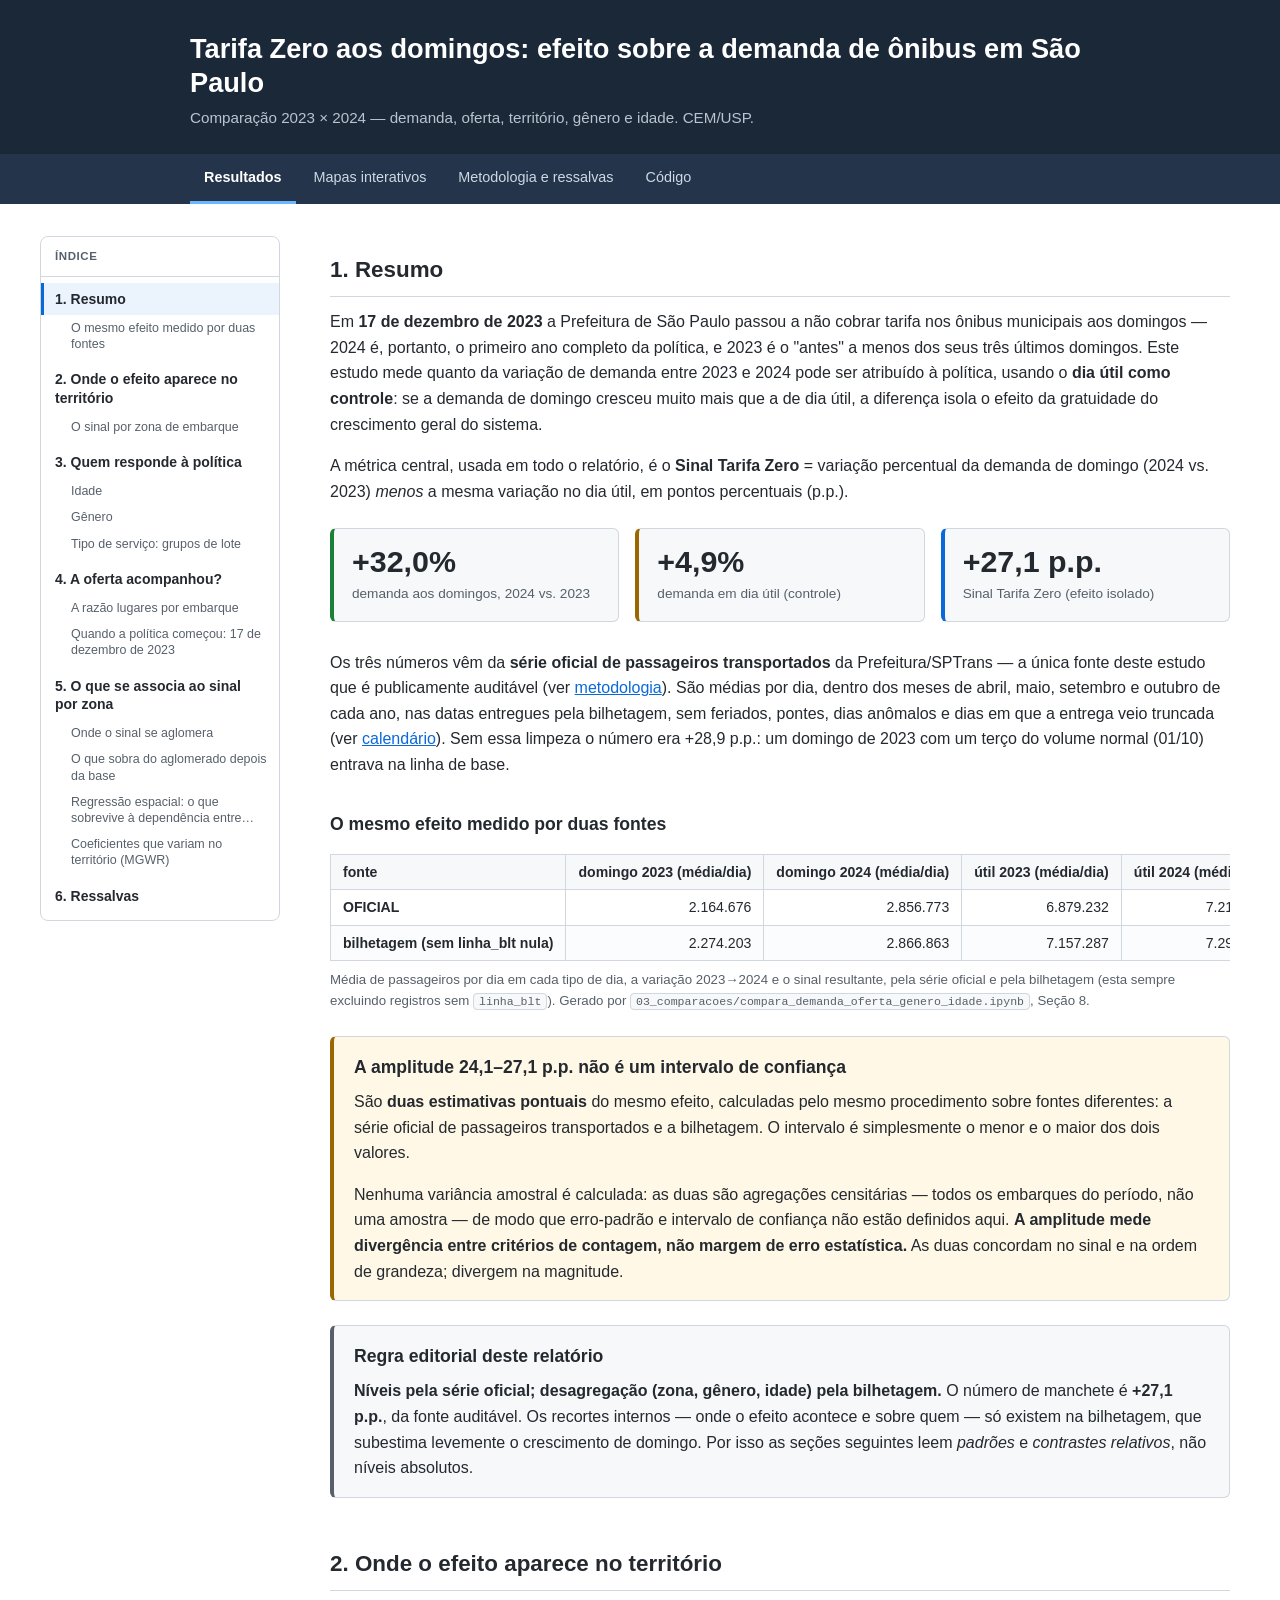
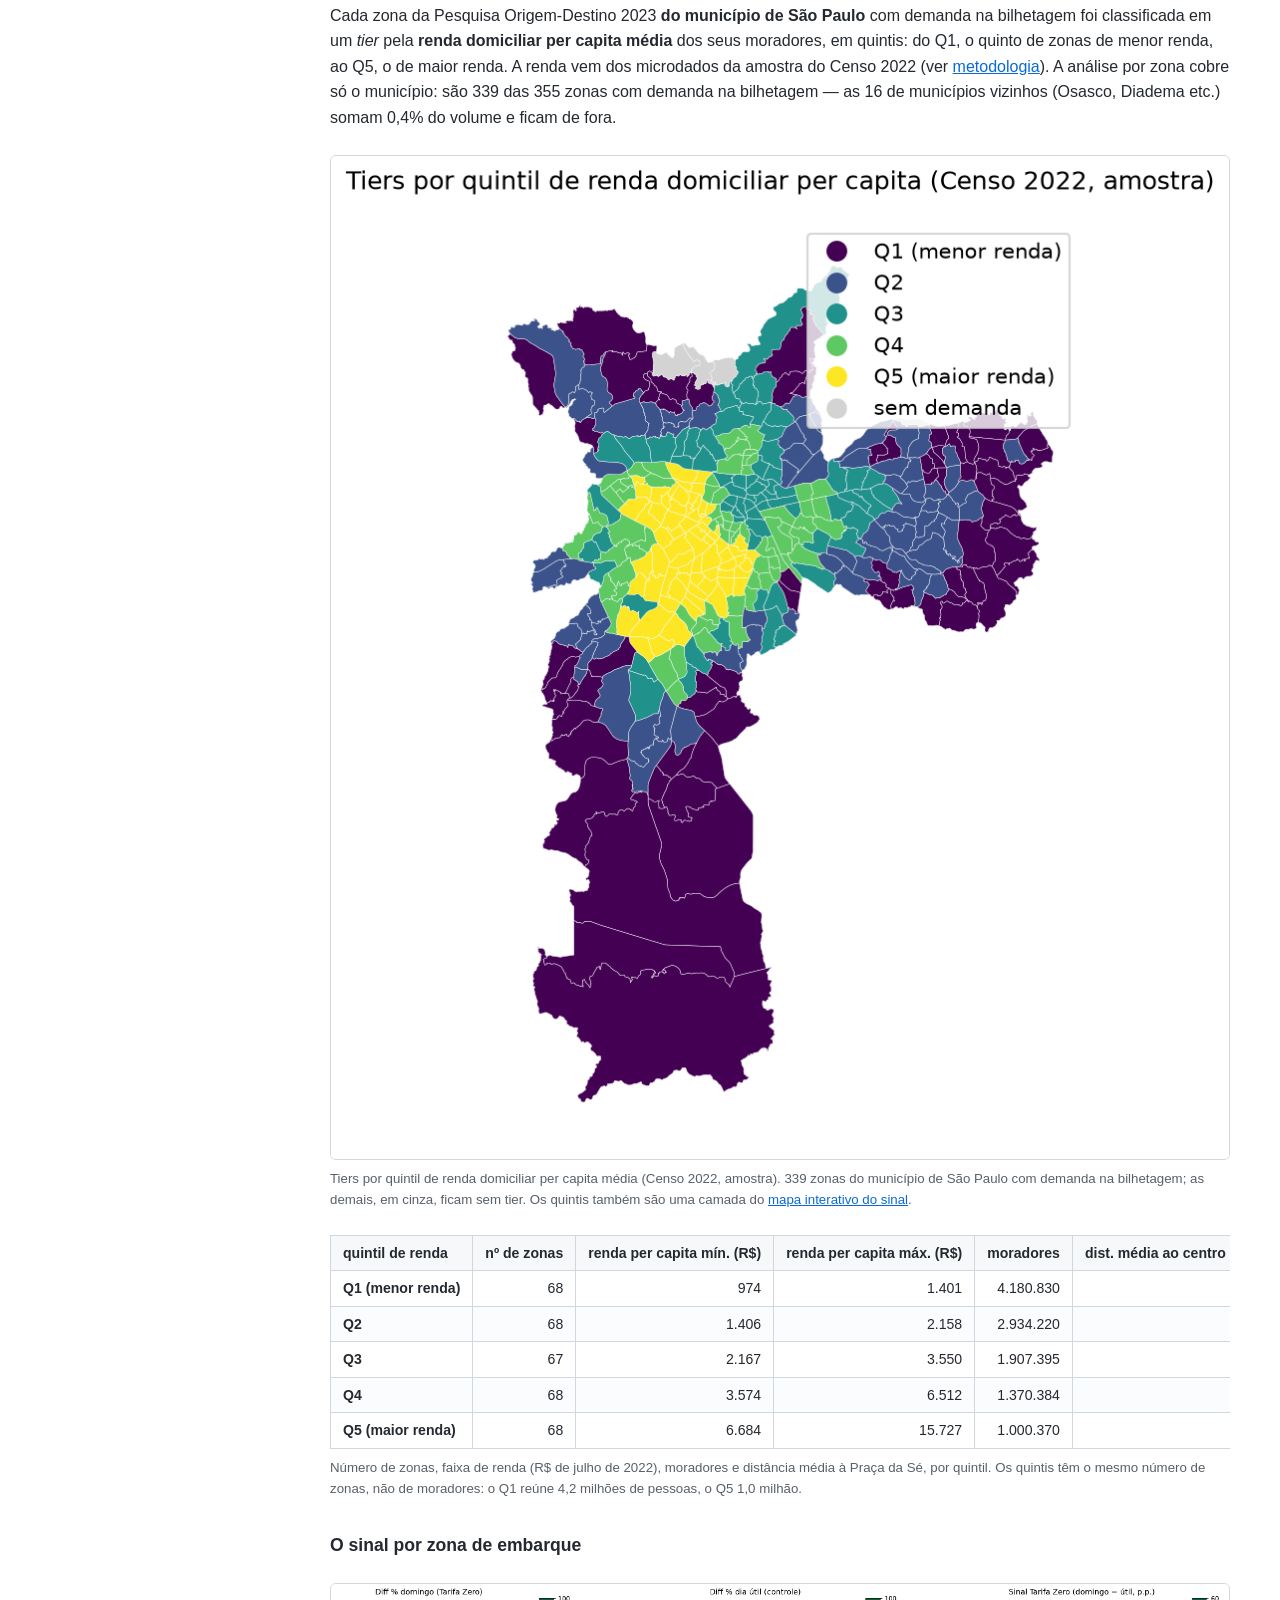
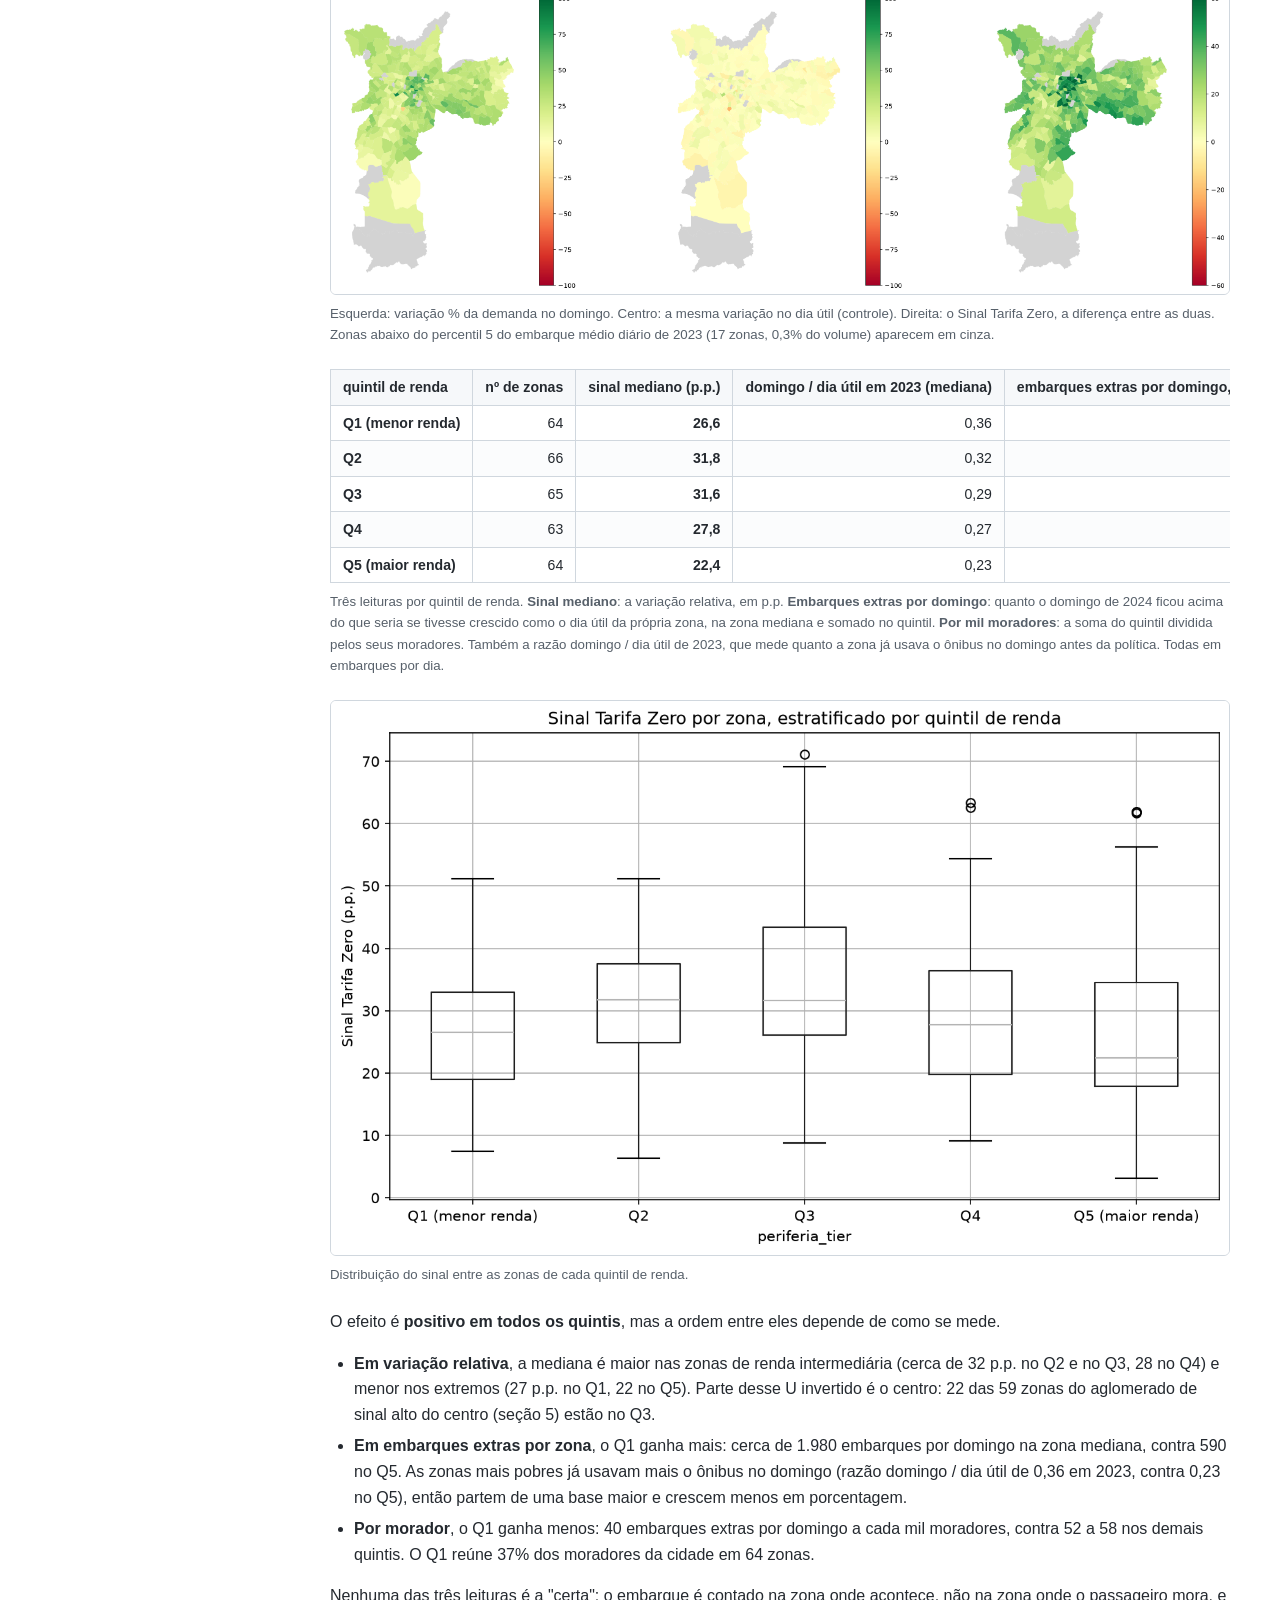
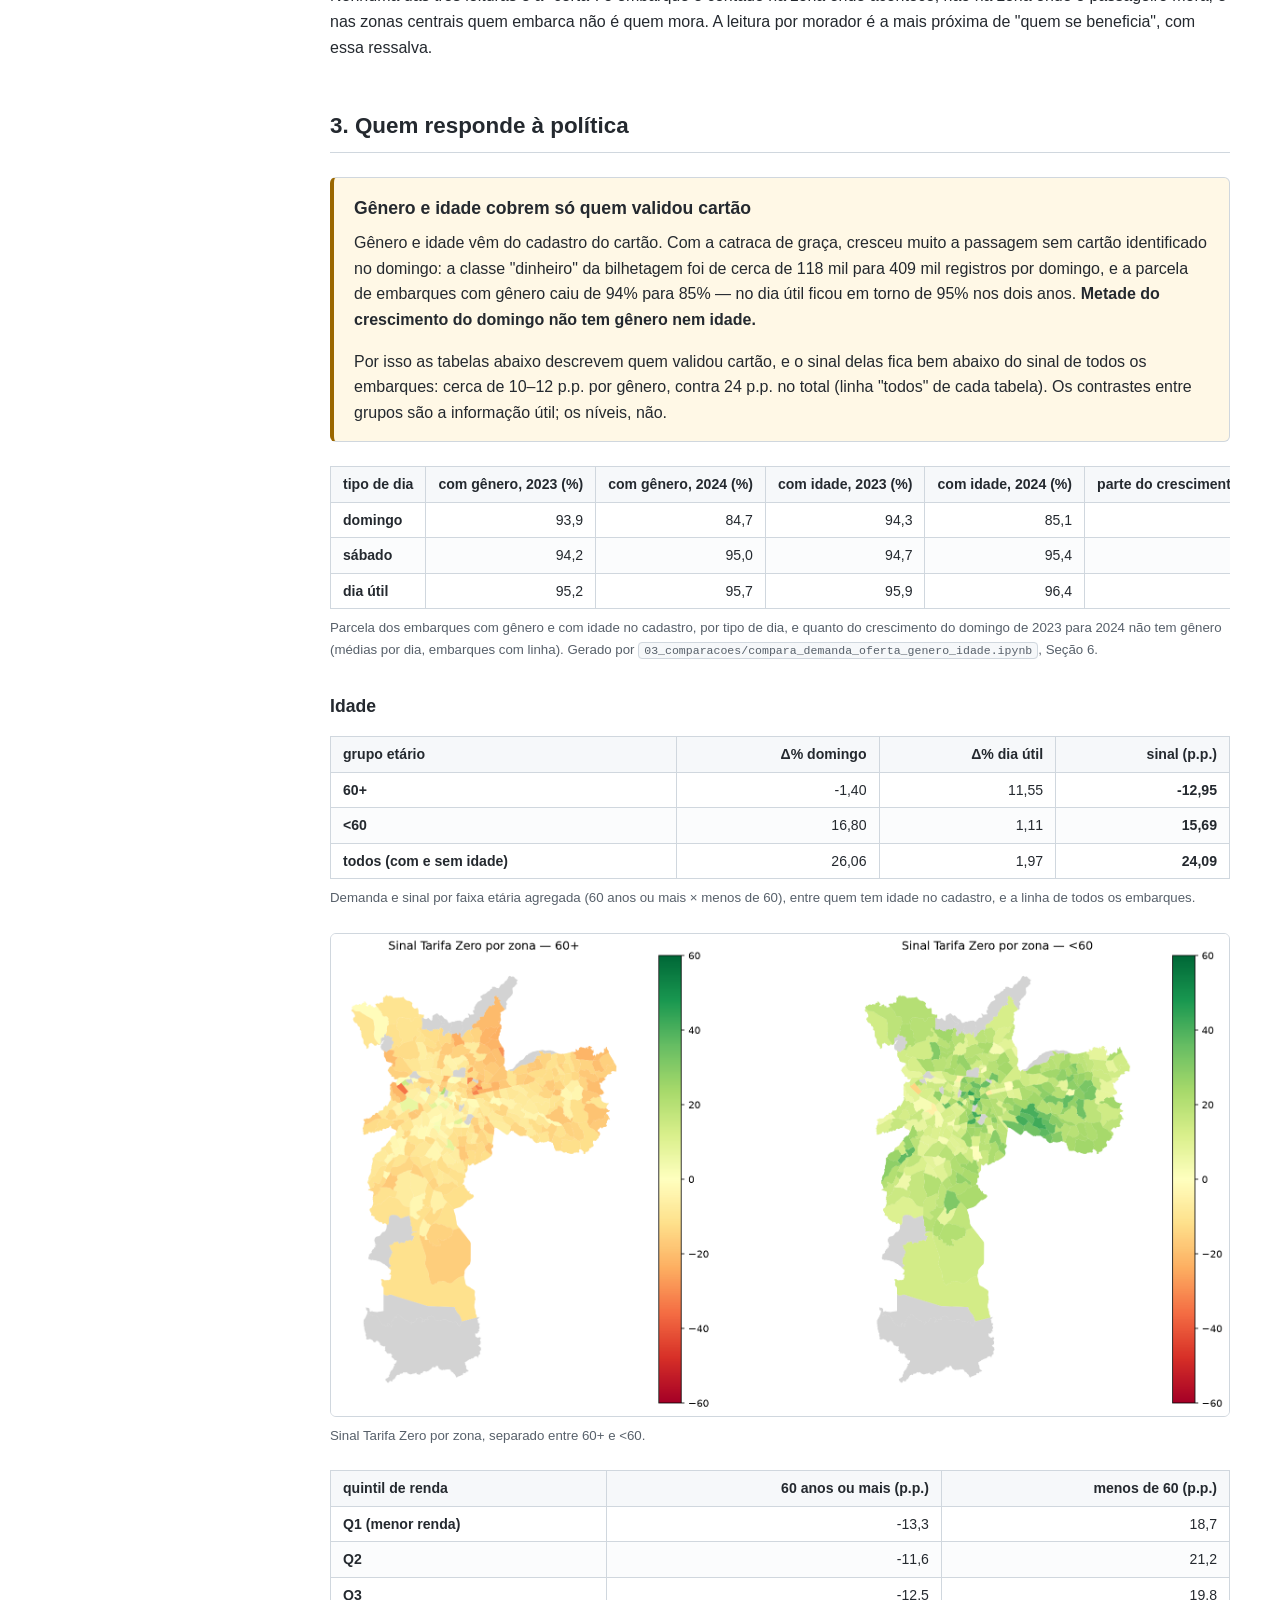
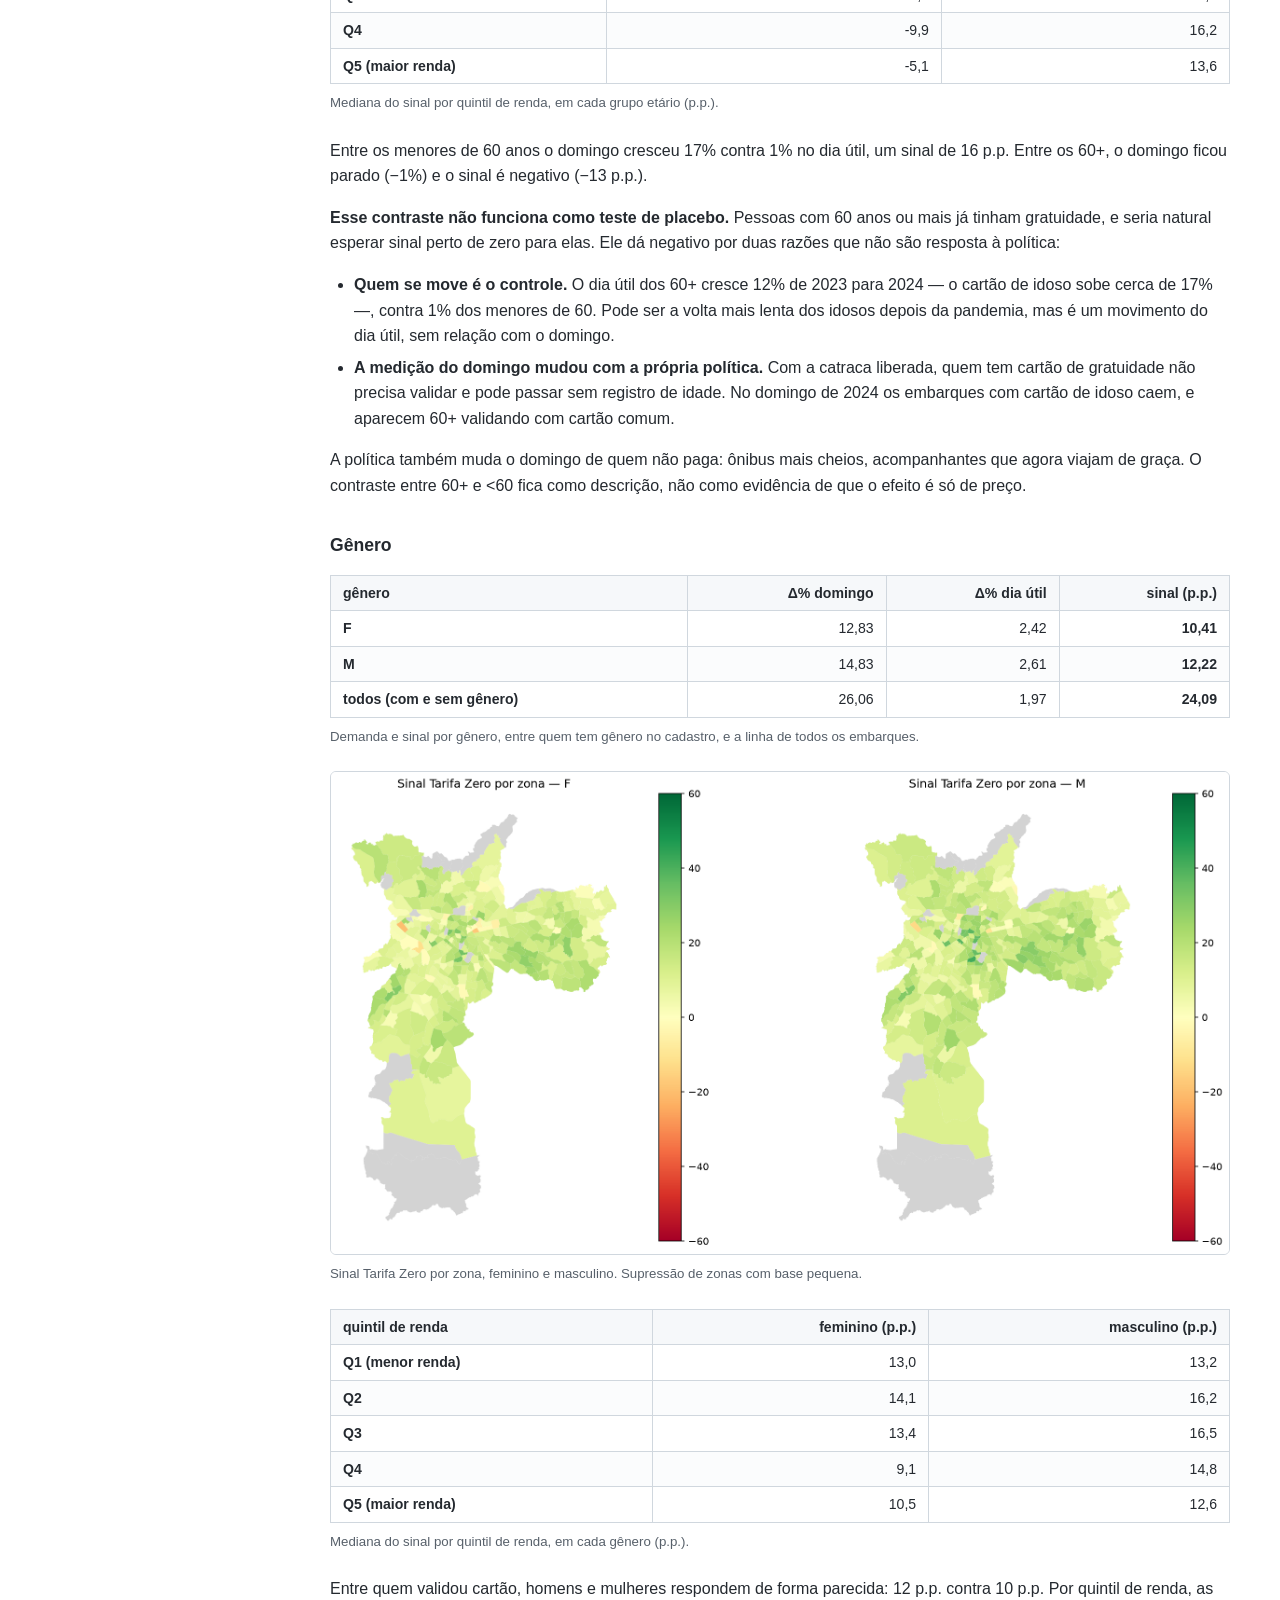
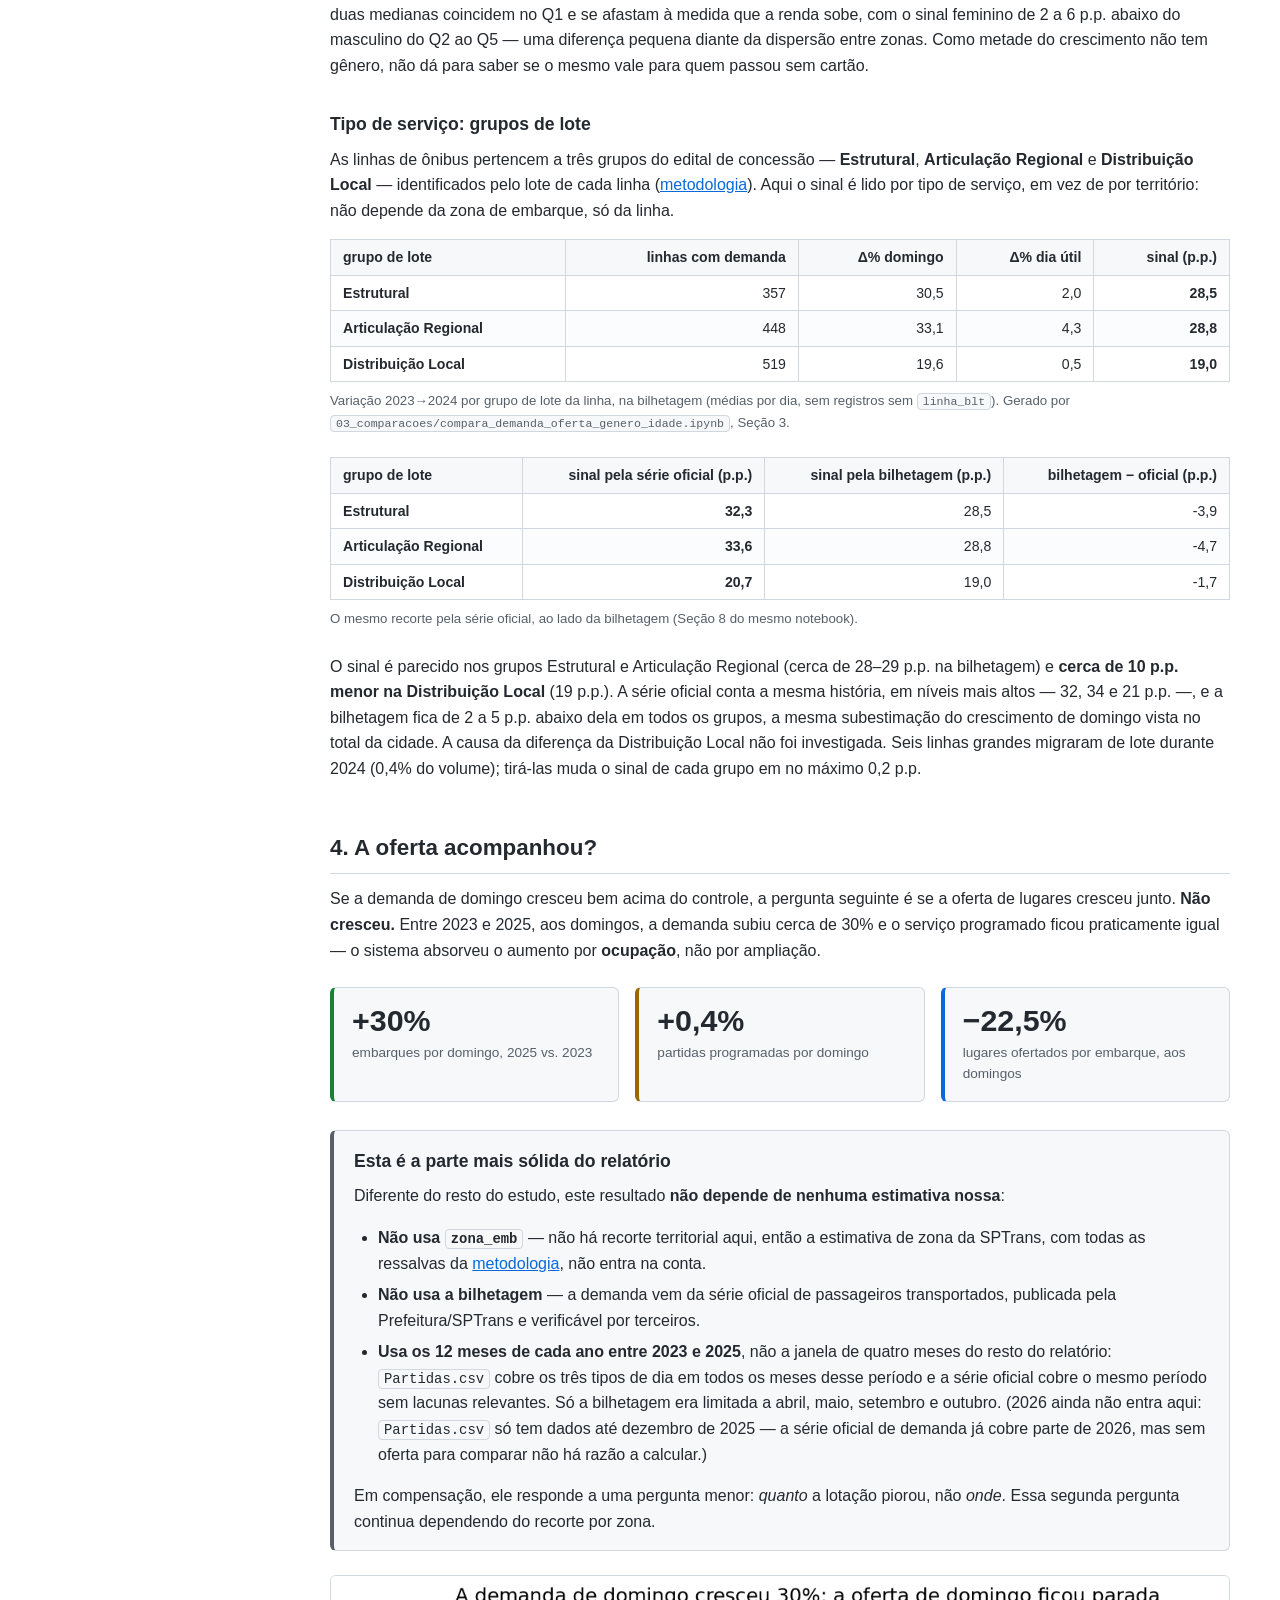
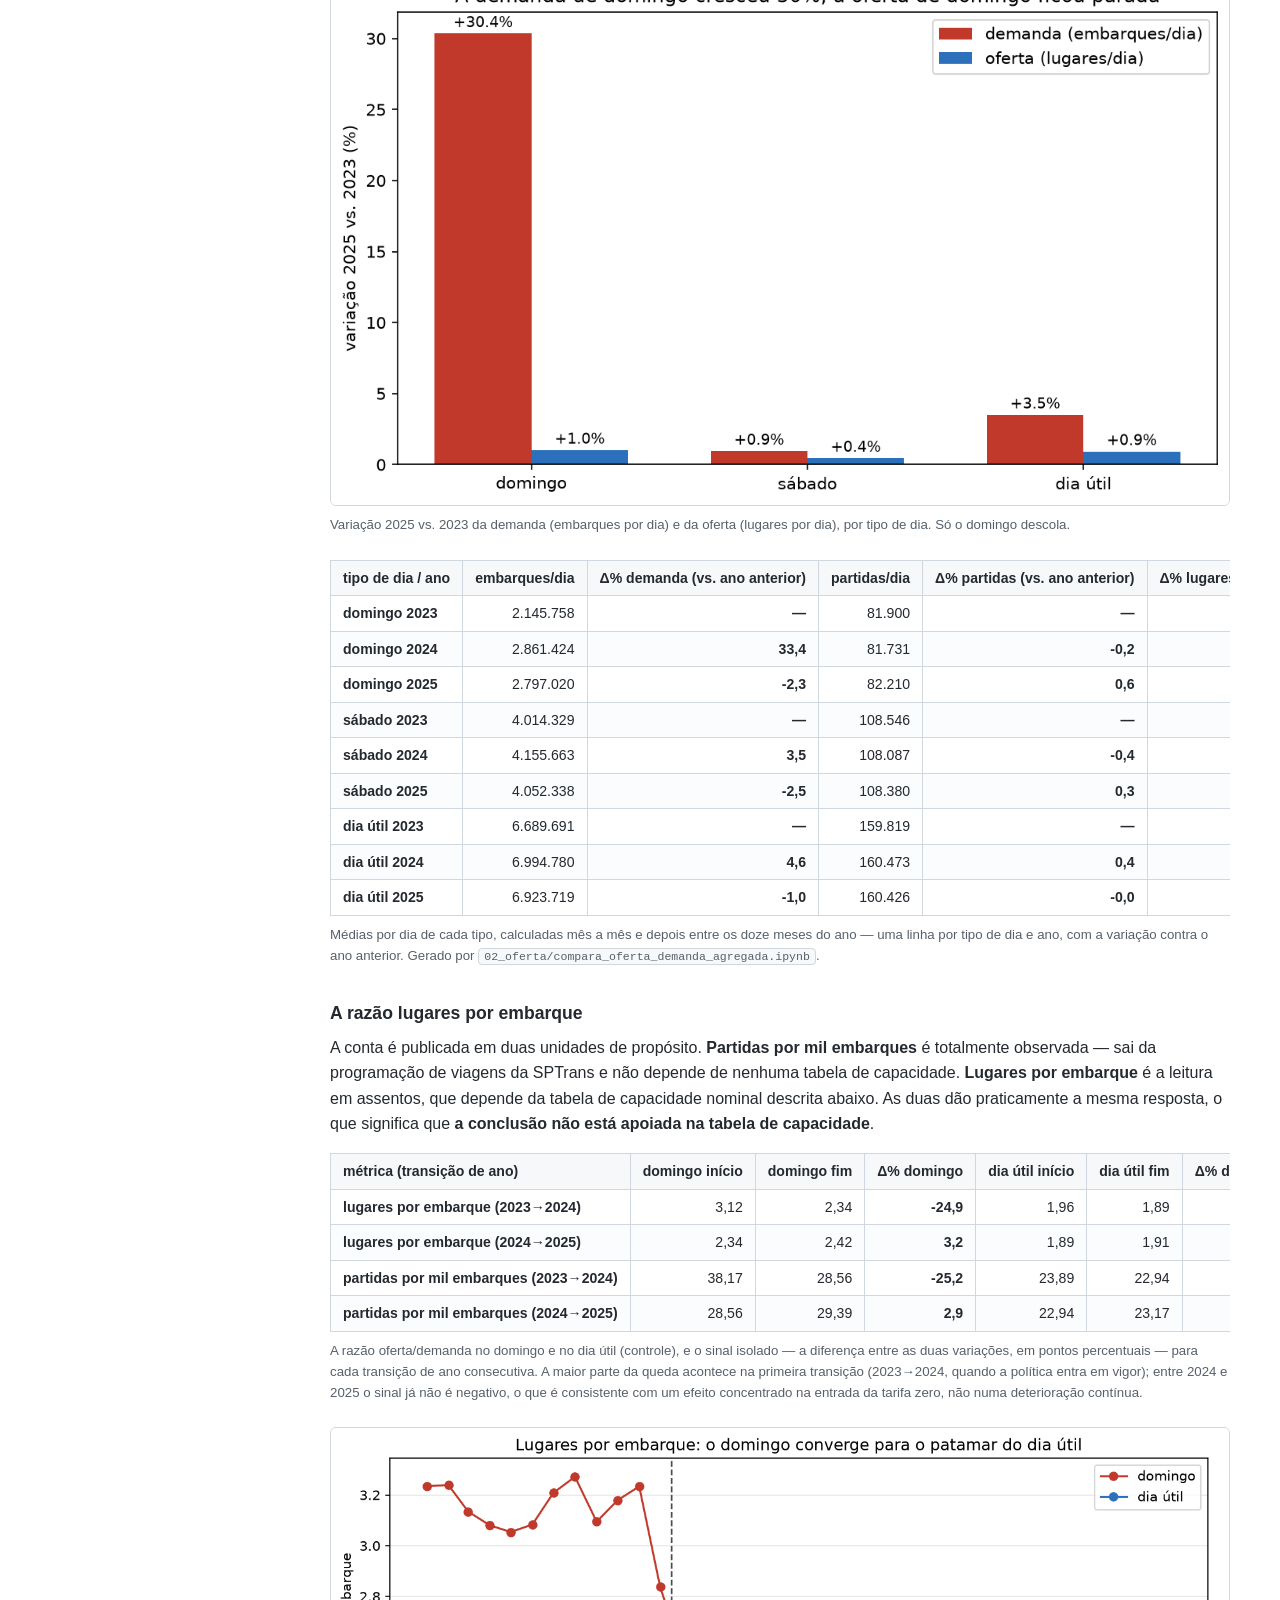
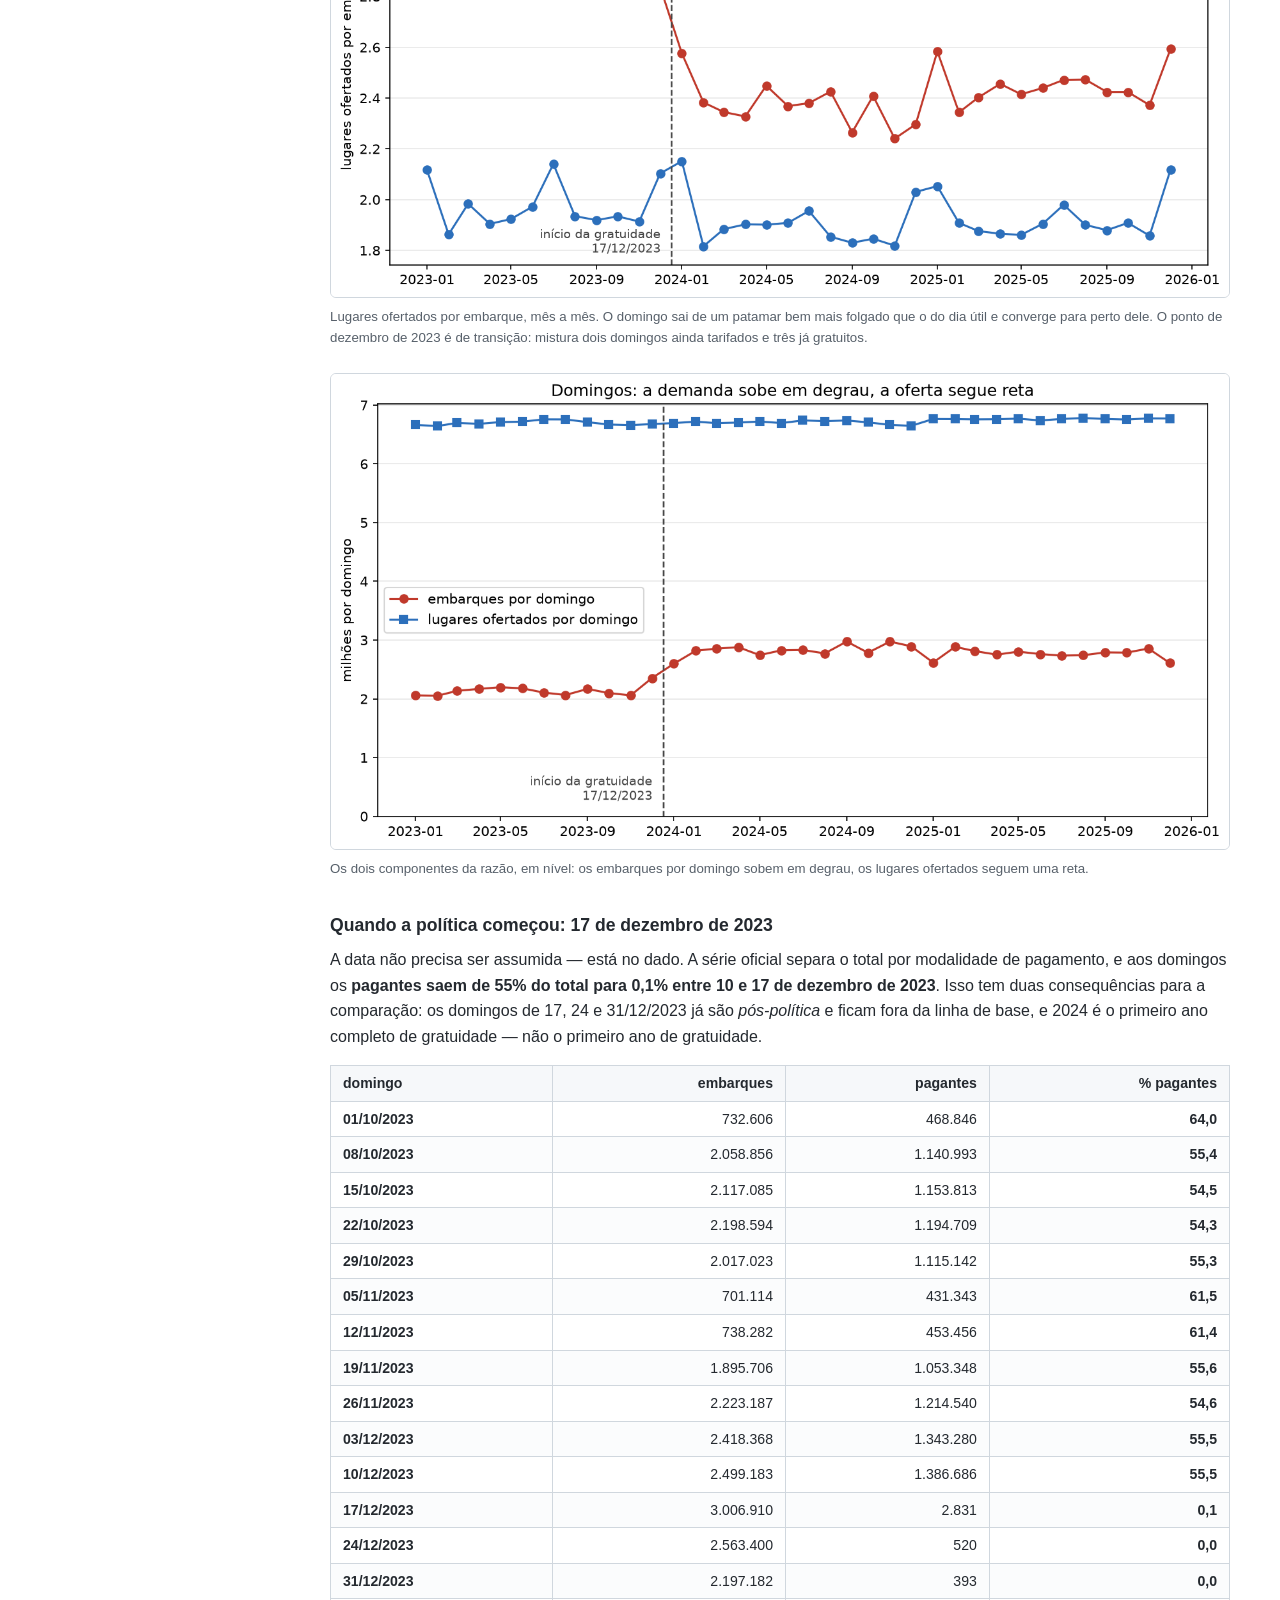
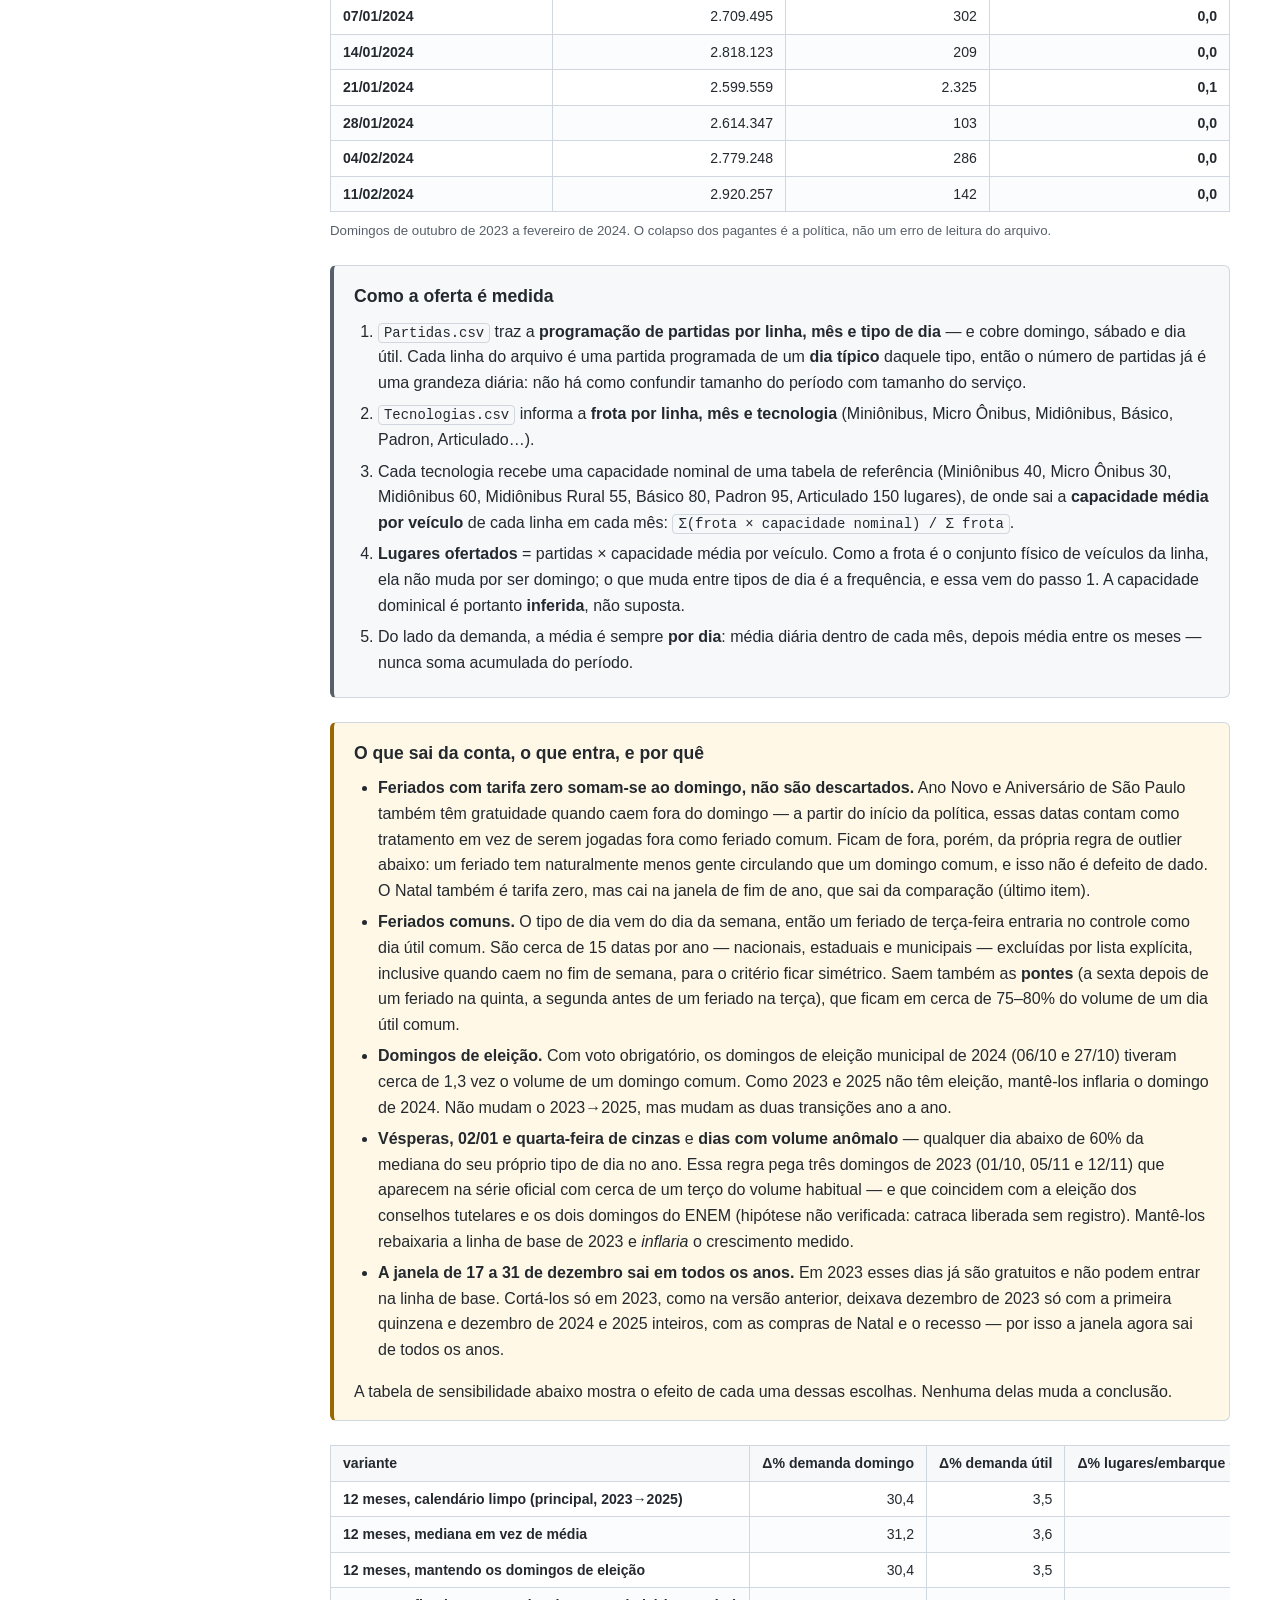
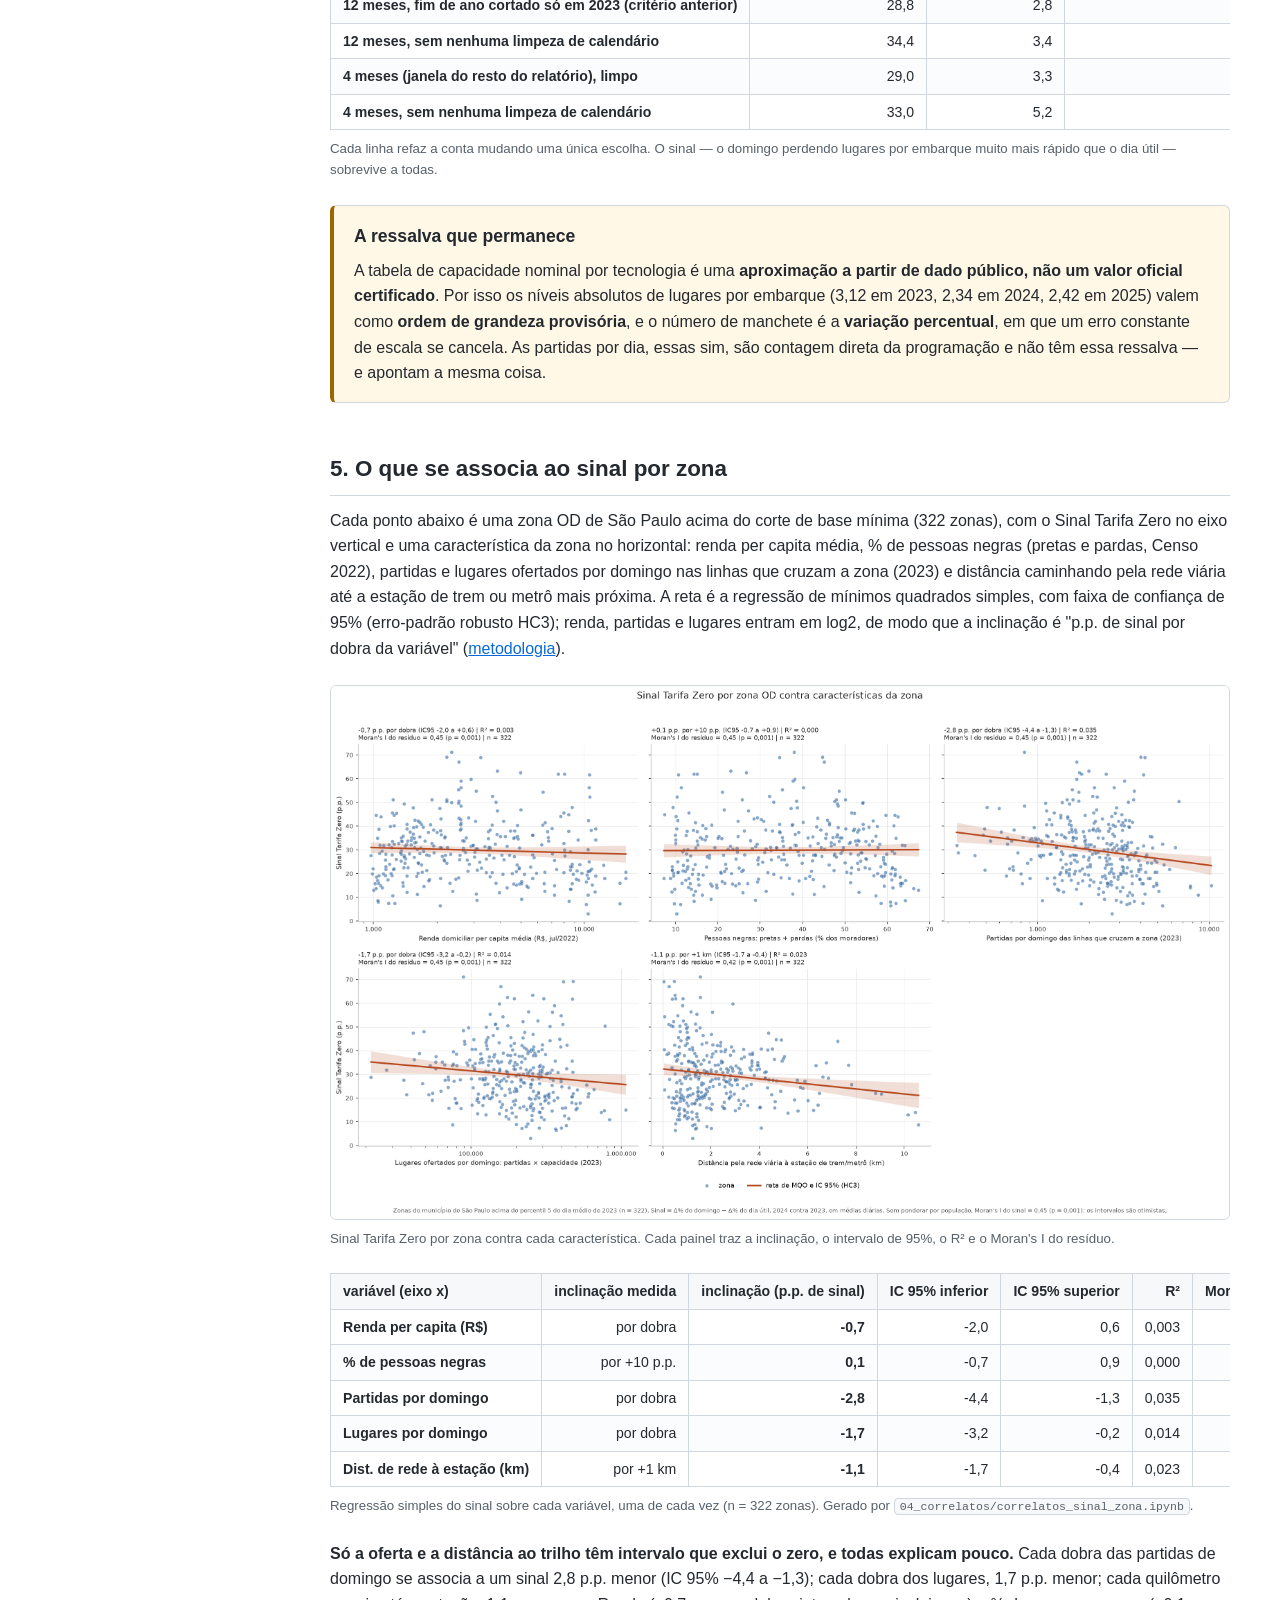
==== commit 87145ac4: "fix: calendario comum, cobertura de genero e idade, quintis em tres leituras e SAR como leitura prin" ====
--- a/docs/index.html
+++ b/docs/index.html
@@ -54,15 +54,15 @@
 
 <div class="numeros">
   <div class="numero alta">
-    <span class="valor">+35,95%</span>
+    <span class="valor">+32,0%</span>
     <span class="rotulo">demanda aos domingos, 2024 vs. 2023</span>
   </div>
   <div class="numero controle">
-    <span class="valor">+7,03%</span>
+    <span class="valor">+4,9%</span>
     <span class="rotulo">demanda em dia útil (controle)</span>
   </div>
   <div class="numero principal">
-    <span class="valor">+28,9 p.p.</span>
+    <span class="valor">+27,1 p.p.</span>
     <span class="rotulo">Sinal Tarifa Zero (efeito isolado)</span>
   </div>
 </div>
@@ -71,7 +71,9 @@
   Os três números vêm da <strong>série oficial de passageiros transportados</strong> da
   Prefeitura/SPTrans — a única fonte deste estudo que é publicamente auditável (ver
   <a href="metodologia.html#fontes">metodologia</a>). São médias por dia, dentro dos meses de abril, maio, setembro e
-  outubro de cada ano.
+  outubro de cada ano, nas datas entregues pela bilhetagem, sem feriados, pontes, dias anômalos e dias em que a
+  entrega veio truncada (ver <a href="metodologia.html#calendario">calendário</a>). Sem essa limpeza o número era
+  +28,9 p.p.: um domingo de 2023 com um terço do volume normal (01/10) entrava na linha de base.
 </p>
 
 <h3>O mesmo efeito medido por duas fontes</h3>
@@ -84,7 +86,7 @@
 </p>
 
 <div class="caixa alerta">
-  <h3>A amplitude 23,9–28,9 p.p. não é um intervalo de confiança</h3>
+  <h3>A amplitude 24,1–27,1 p.p. não é um intervalo de confiança</h3>
   <p>
     São <strong>duas estimativas pontuais</strong> do mesmo efeito, calculadas pelo mesmo
     procedimento sobre fontes diferentes: a série oficial de passageiros transportados e a
@@ -103,7 +105,7 @@
   <h3>Regra editorial deste relatório</h3>
   <p>
     <strong>Níveis pela série oficial; desagregação (zona, gênero, idade) pela bilhetagem.</strong>
-    O número de manchete é <strong>+28,9 p.p.</strong>, da fonte auditável. Os recortes internos —
+    O número de manchete é <strong>+27,1 p.p.</strong>, da fonte auditável. Os recortes internos —
     onde o efeito acontece e sobre quem — só existem na bilhetagem, que subestima levemente o
     crescimento de domingo. Por isso as seções seguintes leem <em>padrões</em> e <em>contrastes
     relativos</em>, não níveis absolutos.
@@ -150,7 +152,13 @@
 </figure>
 
 <div class="quadro-tabela" data-tabela="sinal_por_tier_zona"></div>
-<p class="legenda-tabela">Sinal Tarifa Zero por zona, agregado por quintil de renda (p.p.).</p>
+<p class="legenda-tabela">
+  Três leituras por quintil de renda. <strong>Sinal mediano</strong>: a variação relativa, em p.p.
+  <strong>Embarques extras por domingo</strong>: quanto o domingo de 2024 ficou acima do que seria se tivesse
+  crescido como o dia útil da própria zona, na zona mediana e somado no quintil. <strong>Por mil moradores</strong>:
+  a soma do quintil dividida pelos seus moradores. Também a razão domingo / dia útil de 2023, que mede quanto a zona
+  já usava o ônibus no domingo antes da política. Todas em embarques por dia.
+</p>
 
 <figure>
   <img src="img/sinal_zona_boxplot_tier.png" alt="Boxplot do sinal Tarifa Zero por zona, estratificado por quintil de renda">
@@ -158,20 +166,64 @@
 </figure>
 
 <p>
-  O efeito é <strong>positivo em todos os quintis</strong>, mas não cresce nem cai de forma
-  contínua com a renda: a mediana é maior nas zonas de renda intermediária — entre 28 e 33 p.p. do
-  Q2 ao Q4 — e menor nos dois extremos, cerca de 26 p.p. no Q1 e 22 p.p. no Q5. As zonas mais pobres,
-  que são também as mais distantes do centro, e as mais ricas responderam menos que o miolo da
-  distribuição.
+  O efeito é <strong>positivo em todos os quintis</strong>, mas a ordem entre eles depende de como se mede.
+</p>
+
+<ul>
+  <li>
+    <strong>Em variação relativa</strong>, a mediana é maior nas zonas de renda intermediária (cerca de 32 p.p. no Q2 e
+    no Q3, 28 no Q4) e menor nos extremos (27 p.p. no Q1, 22 no Q5). Parte desse U invertido é o centro: 22 das 59
+    zonas do aglomerado de sinal alto do centro (seção 5) estão no Q3.
+  </li>
+  <li>
+    <strong>Em embarques extras por zona</strong>, o Q1 ganha mais: cerca de 1.980 embarques por domingo na zona mediana,
+    contra 590 no Q5. As zonas mais pobres já usavam mais o ônibus no domingo (razão domingo / dia útil de 0,36 em 2023,
+    contra 0,23 no Q5), então partem de uma base maior e crescem menos em porcentagem.
+  </li>
+  <li>
+    <strong>Por morador</strong>, o Q1 ganha menos: 40 embarques extras por domingo a cada mil moradores, contra 52 a 58
+    nos demais quintis. O Q1 reúne 37% dos moradores da cidade em 64 zonas.
+  </li>
+</ul>
+
+<p>
+  Nenhuma das três leituras é a "certa": o embarque é contado na zona onde acontece, não na zona onde o passageiro
+  mora, e nas zonas centrais quem embarca não é quem mora. A leitura por morador é a mais próxima de "quem se
+  beneficia", com essa ressalva.
 </p>
 
 <!-- ================= 3. QUEM RESPONDE ================= -->
 <h2 id="quem">3. Quem responde à política</h2>
 
-<h3>Idade: o contraste mais forte do estudo</h3>
+<div class="caixa alerta">
+  <h3>Gênero e idade cobrem só quem validou cartão</h3>
+  <p>
+    Gênero e idade vêm do cadastro do cartão. Com a catraca de graça, cresceu muito a passagem sem cartão
+    identificado no domingo: a classe "dinheiro" da bilhetagem foi de cerca de 118 mil para 409 mil registros por
+    domingo, e a parcela de embarques com gênero caiu de 94% para 85% — no dia útil ficou em torno de 95% nos dois
+    anos. <strong>Metade do crescimento do domingo não tem gênero nem idade.</strong>
+  </p>
+  <p>
+    Por isso as tabelas abaixo descrevem quem validou cartão, e o sinal delas fica bem abaixo do sinal de todos os
+    embarques: cerca de 10–12 p.p. por gênero, contra 24 p.p. no total (linha "todos" de cada tabela). Os contrastes
+    entre grupos são a informação útil; os níveis, não.
+  </p>
+</div>
+
+<div class="quadro-tabela" data-tabela="cobertura_identificacao"></div>
+<p class="legenda-tabela">
+  Parcela dos embarques com gênero e com idade no cadastro, por tipo de dia, e quanto do crescimento do domingo de
+  2023 para 2024 não tem gênero (médias por dia, embarques com linha). Gerado por
+  <code>03_comparacoes/compara_demanda_oferta_genero_idade.ipynb</code>, Seção 6.
+</p>
+
+<h3>Idade</h3>
 
 <div class="quadro-tabela" data-tabela="resumo_idade"></div>
-<p class="legenda-tabela">Demanda e sinal por faixa etária agregada (60 anos ou mais × menos de 60).</p>
+<p class="legenda-tabela">
+  Demanda e sinal por faixa etária agregada (60 anos ou mais × menos de 60), entre quem tem idade no cadastro, e a
+  linha de todos os embarques.
+</p>
 
 <figure>
   <img src="img/sinal_zona_idade.png" alt="Dois mapas do sinal Tarifa Zero por zona: 60 anos ou mais, e menos de 60">
@@ -182,19 +234,39 @@
 <p class="legenda-tabela">Mediana do sinal por quintil de renda, em cada grupo etário (p.p.).</p>
 
 <p>
-  <strong>O resultado é internamente consistente com a política.</strong> Pessoas com 60 anos ou mais
-  <em>já tinham gratuidade</em> antes da Tarifa Zero — para elas o domingo de 2024 não mudou de
-  preço, e o sinal é próximo de zero ou negativo. Praticamente todo o efeito vem do grupo com menos
-  de 60 anos, exatamente o que passou a não pagar. Esse contraste funciona como um teste de placebo:
-  se o sinal aparecesse igualmente nos dois grupos, ele estaria capturando alguma outra coisa.
-</p>
-
-<h3>Gênero: sem diferença relevante</h3>
+  Entre os menores de 60 anos o domingo cresceu 17% contra 1% no dia útil, um sinal de 16 p.p. Entre os 60+, o
+  domingo ficou parado (−1%) e o sinal é negativo (−13 p.p.).
+</p>
+
+<p>
+  <strong>Esse contraste não funciona como teste de placebo.</strong> Pessoas com 60 anos ou mais já tinham
+  gratuidade, e seria natural esperar sinal perto de zero para elas. Ele dá negativo por duas razões que não são
+  resposta à política:
+</p>
+
+<ul>
+  <li>
+    <strong>Quem se move é o controle.</strong> O dia útil dos 60+ cresce 12% de 2023 para 2024 — o cartão de idoso
+    sobe cerca de 17% —, contra 1% dos menores de 60. Pode ser a volta mais lenta dos idosos depois da pandemia, mas é
+    um movimento do dia útil, sem relação com o domingo.
+  </li>
+  <li>
+    <strong>A medição do domingo mudou com a própria política.</strong> Com a catraca liberada, quem tem cartão de
+    gratuidade não precisa validar e pode passar sem registro de idade. No domingo de 2024 os embarques com cartão de
+    idoso caem, e aparecem 60+ validando com cartão comum.
+  </li>
+</ul>
+
+<p>
+  A política também muda o domingo de quem não paga: ônibus mais cheios, acompanhantes que agora viajam de graça.
+  O contraste entre 60+ e &lt;60 fica como descrição, não como evidência de que o efeito é só de preço.
+</p>
+
+<h3>Gênero</h3>
 
 <div class="quadro-tabela" data-tabela="resumo_genero"></div>
 <p class="legenda-tabela">
-  Demanda e sinal por gênero. Cerca de 4% dos embarques não têm gênero identificado e ficam de fora
-  desta tabela — não constituem uma terceira categoria.
+  Demanda e sinal por gênero, entre quem tem gênero no cadastro, e a linha de todos os embarques.
 </p>
 
 <figure>
@@ -206,10 +278,10 @@
 <p class="legenda-tabela">Mediana do sinal por quintil de renda, em cada gênero (p.p.).</p>
 
 <p>
-  No agregado, homens e mulheres respondem praticamente da mesma forma. Por quintil de renda, as
-  duas medianas praticamente coincidem no Q1 e se afastam à medida que a renda sobe, com o sinal
-  feminino de 3 a 6 p.p. abaixo do masculino do Q3 ao Q5 — uma diferença pequena diante da dispersão
-  entre zonas.
+  Entre quem validou cartão, homens e mulheres respondem de forma parecida: 12 p.p. contra 10 p.p. Por quintil de
+  renda, as duas medianas coincidem no Q1 e se afastam à medida que a renda sobe, com o sinal feminino de 2 a 6 p.p.
+  abaixo do masculino do Q2 ao Q5 — uma diferença pequena diante da dispersão entre zonas. Como metade do crescimento
+  não tem gênero, não dá para saber se o mesmo vale para quem passou sem cartão.
 </p>
 
 <h3>Tipo de serviço: grupos de lote</h3>
@@ -231,9 +303,9 @@
 <p class="legenda-tabela">O mesmo recorte pela série oficial, ao lado da bilhetagem (Seção 8 do mesmo notebook).</p>
 
 <p>
-  O sinal é parecido nos grupos Estrutural e Articulação Regional (cerca de 28 p.p. na bilhetagem) e
-  <strong>cerca de 9 p.p. menor na Distribuição Local</strong> (19 p.p.). A série oficial conta a mesma história,
-  em níveis mais altos — 34, 35 e 22 p.p. —, e a bilhetagem fica de 3 a 7 p.p. abaixo dela em todos os grupos, a mesma
+  O sinal é parecido nos grupos Estrutural e Articulação Regional (cerca de 28–29 p.p. na bilhetagem) e
+  <strong>cerca de 10 p.p. menor na Distribuição Local</strong> (19 p.p.). A série oficial conta a mesma história,
+  em níveis mais altos — 32, 34 e 21 p.p. —, e a bilhetagem fica de 2 a 5 p.p. abaixo dela em todos os grupos, a mesma
   subestimação do crescimento de domingo vista no total da cidade. A causa da diferença da Distribuição Local não foi investigada.
   Seis linhas grandes migraram de lote durante 2024 (0,4% do volume); tirá-las muda o sinal de cada grupo em no máximo
   0,2 p.p.
@@ -245,13 +317,13 @@
 <p>
   Se a demanda de domingo cresceu bem acima do controle, a pergunta seguinte é se a oferta de
   lugares cresceu junto. <strong>Não cresceu.</strong> Entre 2023 e 2025, aos domingos, a demanda
-  subiu cerca de 29% e o serviço programado ficou praticamente igual — o sistema absorveu o
+  subiu cerca de 30% e o serviço programado ficou praticamente igual — o sistema absorveu o
   aumento por <strong>ocupação</strong>, não por ampliação.
 </p>
 
 <div class="numeros">
   <div class="numero alta">
-    <span class="valor">+29%</span>
+    <span class="valor">+30%</span>
     <span class="rotulo">embarques por domingo, 2025 vs. 2023</span>
   </div>
   <div class="numero controle">
@@ -259,7 +331,7 @@
     <span class="rotulo">partidas programadas por domingo</span>
   </div>
   <div class="numero principal">
-    <span class="valor">−22%</span>
+    <span class="valor">−22,5%</span>
     <span class="rotulo">lugares ofertados por embarque, aos domingos</span>
   </div>
 </div>
@@ -397,29 +469,40 @@
   <h3>O que sai da conta, o que entra, e por quê</h3>
   <ul>
     <li>
-      <strong>Feriados com tarifa zero somam-se ao domingo, não são descartados.</strong> Natal,
-      Ano Novo e Aniversário de São Paulo também têm gratuidade quando caem fora do domingo — a
-      partir do início da política, essas datas contam como tratamento em vez de serem jogadas fora
-      como feriado comum. Ficam de fora, porém, da própria regra de outlier abaixo: um feriado tem
-      naturalmente menos gente circulando que um domingo comum, e isso não é defeito de dado.
+      <strong>Feriados com tarifa zero somam-se ao domingo, não são descartados.</strong> Ano Novo e
+      Aniversário de São Paulo também têm gratuidade quando caem fora do domingo — a partir do início da
+      política, essas datas contam como tratamento em vez de serem jogadas fora como feriado comum. Ficam
+      de fora, porém, da própria regra de outlier abaixo: um feriado tem naturalmente menos gente
+      circulando que um domingo comum, e isso não é defeito de dado. O Natal também é tarifa zero, mas cai
+      na janela de fim de ano, que sai da comparação (último item).
     </li>
     <li>
       <strong>Feriados comuns.</strong> O tipo de dia vem do dia da semana, então um feriado de
       terça-feira entraria no controle como dia útil comum. São cerca de 15 datas por ano —
       nacionais, estaduais e municipais — excluídas por lista explícita, inclusive quando caem no
-      fim de semana, para o critério ficar simétrico.
-    </li>
-    <li>
-      <strong>Vésperas e recesso</strong> (24/12, 31/12, 02/01) e <strong>dias com volume anômalo</strong>
+      fim de semana, para o critério ficar simétrico. Saem também as <strong>pontes</strong> (a sexta
+      depois de um feriado na quinta, a segunda antes de um feriado na terça), que ficam em cerca de 75–80%
+      do volume de um dia útil comum.
+    </li>
+    <li>
+      <strong>Domingos de eleição.</strong> Com voto obrigatório, os domingos de eleição municipal de 2024
+      (06/10 e 27/10) tiveram cerca de 1,3 vez o volume de um domingo comum. Como 2023 e 2025 não têm
+      eleição, mantê-los inflaria o domingo de 2024. Não mudam o 2023→2025, mas mudam as duas transições
+      ano a ano.
+    </li>
+    <li>
+      <strong>Vésperas, 02/01 e quarta-feira de cinzas</strong> e <strong>dias com volume anômalo</strong>
       — qualquer dia abaixo de 60% da mediana do seu próprio tipo de dia no ano. Essa regra pega três
       domingos de 2023 (01/10, 05/11 e 12/11) que aparecem na série oficial com cerca de um terço do
-      volume habitual. Mantê-los rebaixaria a linha de base de 2023 e <em>inflaria</em> o crescimento
-      medido.
-    </li>
-    <li>
-      <strong>Os três domingos já gratuitos de dezembro de 2023</strong> ficam fora da linha de base
-      de 2023 (inclui o Natal daquele ano, mesmo já sendo feriado-tarifa-zero — contá-lo em 2023
-      contaminaria justamente essa linha de base).
+      volume habitual — e que coincidem com a eleição dos conselhos tutelares e os dois domingos do ENEM
+      (hipótese não verificada: catraca liberada sem registro). Mantê-los rebaixaria a linha de base de
+      2023 e <em>inflaria</em> o crescimento medido.
+    </li>
+    <li>
+      <strong>A janela de 17 a 31 de dezembro sai em todos os anos.</strong> Em 2023 esses dias já são
+      gratuitos e não podem entrar na linha de base. Cortá-los só em 2023, como na versão anterior,
+      deixava dezembro de 2023 só com a primeira quinzena e dezembro de 2024 e 2025 inteiros, com as
+      compras de Natal e o recesso — por isso a janela agora sai de todos os anos.
     </li>
   </ul>
   <p>
@@ -439,7 +522,7 @@
   <p>
     A tabela de capacidade nominal por tecnologia é uma <strong>aproximação a partir de dado público,
     não um valor oficial certificado</strong>. Por isso os níveis absolutos de lugares por embarque
-    (3,12 em 2023, 2,34 em 2024, 2,44 em 2025) valem como <strong>ordem de grandeza provisória</strong>, e o número
+    (3,12 em 2023, 2,34 em 2024, 2,42 em 2025) valem como <strong>ordem de grandeza provisória</strong>, e o número
     de manchete é a <strong>variação percentual</strong>, em que um erro constante de escala se
     cancela. As partidas por dia, essas sim, são contagem direta da programação e não têm essa
     ressalva — e apontam a mesma coisa.
@@ -475,9 +558,9 @@
 
 <p>
   <strong>Só a oferta e a distância ao trilho têm intervalo que exclui o zero, e todas explicam pouco.</strong>
-  Cada dobra das partidas de domingo se associa a um sinal 3,1 p.p. menor (IC 95% −4,7 a −1,5); cada dobra dos
-  lugares, 2,0 p.p. menor; cada quilômetro a mais até a estação, 1,0 p.p. menor. Renda (−1,1 p.p. por dobra, intervalo
-  que inclui zero) e % de pessoas negras (+0,3 p.p. por +10 p.p.) não se distinguem de zero. O R² não passa de 3,9%: o
+  Cada dobra das partidas de domingo se associa a um sinal 2,8 p.p. menor (IC 95% −4,4 a −1,3); cada dobra dos
+  lugares, 1,7 p.p. menor; cada quilômetro a mais até a estação, 1,1 p.p. menor. Renda (−0,7 p.p. por dobra, intervalo
+  que inclui zero) e % de pessoas negras (+0,1 p.p. por +10 p.p.) não se distinguem de zero. O R² não passa de 3,5%: o
   sinal varia muito mais entre zonas do que qualquer uma dessas variáveis explica. Esse quadro muda quando o modelo trata a dependência
   espacial e controla pelo tamanho da base de domingo: na <a href="#regressao-espacial">regressão espacial</a>, a oferta e a distância
   deixam de se distinguir de zero.
@@ -487,7 +570,7 @@
   <h3>Os intervalos são otimistas: as zonas vizinhas se parecem</h3>
   <p>
     O Moran's I do sinal, tomando como vizinhas as zonas a até 1 km uma da outra, é <strong>0,45</strong> (p = 0,001), e o do resíduo de cada regressão fica
-    entre 0,43 e 0,46: as variáveis explicam quase nada da estrutura espacial. Os intervalos acima supõem zonas
+    entre 0,42 e 0,45: as variáveis explicam quase nada da estrutura espacial. Os intervalos acima supõem zonas
     independentes e, por isso, são mais estreitos do que deveriam. Inferência de verdade pede um modelo espacial, ajustado na
     <a href="#regressao-espacial">regressão espacial</a> abaixo; estes números são descritivos.
   </p>
@@ -510,7 +593,7 @@
 <p>
   O Moran's I global diz que zonas vizinhas se parecem, mas não onde. O Moran local (LISA) dá um valor para cada
   zona e a classifica pelo par (sinal da zona, média do sinal das vizinhas), com "alto" e "baixo" medidos contra a
-  média das zonas (29,8 p.p.), não contra zero: o sinal é positivo em todas as 322 zonas, então "baixo" quer dizer
+  média das zonas (29,9 p.p.), não contra zero: o sinal é positivo em todas as 322 zonas, então "baixo" quer dizer
   que o domingo cresceu menos em relação ao dia útil, não que caiu.
 </p>
 
@@ -518,66 +601,126 @@
   <img src="img/lisa_sinal_zona.png" alt="À esquerda, diagrama de Moran do sinal por zona; à direita, mapa de São Paulo com as zonas em aglomerados de sinal alto (vermelho) e baixo (azul)">
   <figcaption>
     À esquerda, o sinal de cada zona contra a média das vizinhas; a inclinação da reta é o I global. À direita, as zonas
-    com p &lt; 0,05 no teste local. A versão interativa é a última camada do
+    com p &lt; 0,05 no teste local. A versão interativa é a penúltima camada do
     <a href="mapa_variaveis_zona.html">mapa de variáveis por zona</a>.
   </figcaption>
 </figure>
 
 <p>
-  Das 322 zonas, 141 saem significativas, e formam poucos blocos grandes e contíguos.
-  <strong>60 são alto-alto</strong> (sinal médio de 47,3 p.p.): um bloco de 45 zonas no centro (Sé, República, Brás,
+  Das 322 zonas, 135 saem significativas, e formam poucos blocos grandes e contíguos.
+  <strong>59 são alto-alto</strong> (sinal médio de 47,1 p.p.): um bloco de 45 zonas no centro (Sé, República, Brás,
   Pari, Liberdade, Bela Vista, Bom Retiro) e outro de 13 na zona leste, em torno de São Mateus e Sapopemba.
-  <strong>68 são baixo-baixo</strong> (17,1 p.p.): um bloco de 47 zonas do sudoeste ao sul (Pinheiros, Butantã, Morumbi,
-  Santo Amaro, até Jardim Ângela, Grajaú e Parelheiros) e blocos menores na Lapa e Perdizes, em Tucuruvi e Mandaqui e no
-  Itaim Paulista. Outras 13 zonas destoam das vizinhas (8 baixo-alto, 5 alto-baixo), quase todas dentro ou na borda desses blocos.
+  <strong>63 são baixo-baixo</strong> (17,6 p.p.): um bloco de 47 zonas do sudoeste ao sul (Pinheiros, Butantã, Morumbi,
+  Santo Amaro, até Jardim Ângela, Grajaú e Parelheiros) e blocos menores em Tucuruvi e Mandaqui e no
+  Itaim Paulista. Outras 13 zonas destoam das vizinhas (7 baixo-alto, 6 alto-baixo), quase todas dentro ou na borda desses blocos.
 </p>
 
 <div class="caixa alerta">
   <h3>Como ler o mapa</h3>
   <p>
     O corte é p &lt; 0,05 <strong>sem correção para testes múltiplos</strong>: são 322 testes, e cerca de 16 zonas podem
-    estar marcadas por acaso. Vale ler os blocos, não as zonas isoladas. Em 13 das 141 zonas o próprio sinal está a menos
-    de 3,3 p.p. da média, e o rótulo vem das vizinhas.
-  </p>
-  <p>
-    O agrupamento é descritivo. As cinco variáveis acima explicam pouco dele (o Moran's I do resíduo continua em 0,43–0,46), e
-    nos blocos altos a base de domingo de 2023 é pequena (mediana de 2.252 embarques por domingo, contra 4.758 nas zonas sem
-    aglomerado), o que também infla a variação percentual. É onde procurar a variável que falta, não uma explicação.
-  </p>
-</div>
+    estar marcadas por acaso. Vale ler os blocos, não as zonas isoladas. Em 15 das 135 zonas o próprio sinal está a menos
+    de 3,2 p.p. da média, e o rótulo vem das vizinhas.
+  </p>
+  <p>
+    O agrupamento é descritivo. As cinco variáveis acima explicam pouco dele (o Moran's I do resíduo continua em 0,42–0,45), e
+    a base de domingo de 2023 muda de um bloco para o outro: mediana de 2.330 embarques por domingo nos blocos altos, 7.052
+    nos baixos e 4.911 nas zonas sem aglomerado. Como zona de base grande cresce menos em porcentagem (ver a regressão
+    abaixo), parte do mapa é efeito da base — o mapa seguinte separa essa parte.
+  </p>
+</div>
+
+<h3 id="lisa-residuo">O que sobra do aglomerado depois da base</h3>
+
+<p>
+  O mesmo Moran local, agora sobre o <strong>resíduo</strong> de uma regressão da variação % do domingo contra a variação
+  % do dia útil e a base de domingo de 2023: o que fica alto ou baixo depois de descontar o tamanho da zona e a tendência
+  do seu dia útil.
+</p>
+
+<figure>
+  <img src="img/lisa_residuo_zona.png" alt="Dois mapas de São Paulo lado a lado: os aglomerados do sinal e os aglomerados do resíduo depois de controlar a base de domingo e o dia útil">
+  <figcaption>
+    À esquerda, o LISA do sinal (o mesmo mapa acima). À direita, o LISA do resíduo. Mesma vizinhança e mesmo corte. A
+    versão interativa é a última camada do <a href="mapa_variaveis_zona.html">mapa de variáveis por zona</a>.
+  </figcaption>
+</figure>
+
+<p>
+  <strong>O centro continua:</strong> 45 das 59 zonas alto-alto seguem alto-alto no resíduo, ou seja, o crescimento do
+  domingo no centro vai além do que o tamanho das zonas explica. O bloco rico do sudoeste (Pinheiros, Morumbi, Vila
+  Olímpia, Brooklin) também continua baixo-baixo. <strong>Já a periferia muda:</strong> 26 das 63 zonas baixo-baixo
+  deixam de ser, entre elas quase todo o extremo sul (Grajaú, Parelheiros, Jardim Ângela, Capão Redondo, Cocaia) e o
+  extremo leste (Itaim Paulista, Vila Curuçá, Jardim Robru). Ali o sinal baixo é o de zonas que já tinham muito
+  embarque no domingo antes da política: elas cresceram menos em porcentagem, mas não ficaram para trás em número de
+  passageiros.
+</p>
 
 <h3 id="regressao-espacial">Regressão espacial: o que sobrevive à dependência entre zonas</h3>
 
 <p>
-  As regressões simples acima deixaram o Moran's I do resíduo em 0,43–0,46. Para tratar essa dependência, a análise seguinte
+  As regressões simples acima deixaram o Moran's I do resíduo em 0,42–0,45. Para tratar essa dependência, a análise seguinte
   usa um único modelo, em que o desfecho é a <strong>variação % do embarque médio de domingo, 2023 → 2024</strong> (e não mais o
   sinal). O crescimento do dia útil entra como controle, com <strong>peso estimado</strong> em vez de ser subtraído com peso 1,
   e a <strong>base de domingo de 2023</strong> também entra: ela está no denominador da variação, então uma zona de base pequena
-  tem variação grande por construção, e sem esse controle o tamanho da zona se mistura com qualquer variável que ande junto com ele,
+  pode ter variação grande só por isso, e sem esse controle o tamanho da zona se mistura com qualquer variável que ande junto com ele,
   como a oferta. Base e renda entram em log2 (coeficiente por dobra); as partidas, em milhares.
 </p>
 
 <div class="quadro-tabela" data-tabela="regressao_espacial_publicada"></div>
 <p class="legenda-tabela">
-  Coeficientes em p.p. da variação % do domingo, 322 zonas, vizinhas a até 1 km. No modelo de defasagem o coeficiente de uma variável
-  não é o efeito marginal (há um multiplicador de cerca de 2,7), então as inclinações se leem no MQO e no modelo de erro. Gerado por
+  Efeitos em p.p. da variação % do domingo, 322 zonas, vizinhas a até 1 km. No modelo de defasagem (a leitura principal), o efeito
+  aparece em três partes: <strong>direto</strong> (na própria zona, contando o retorno pelas vizinhas), <strong>indireto</strong>
+  (nas outras zonas) e <strong>total</strong>; o p é o do coeficiente. Ao lado, o modelo de erro espacial e o MQO. Gerado por
   <code>04_correlatos/regressao_espacial_sinal.ipynb</code>.
 </p>
 
 <p>
+  <strong>Por que o modelo de defasagem.</strong> Os testes do multiplicador de Lagrange apontam a defasagem espacial (robusto de
+  defasagem 38,2, contra 4,5 do de erro), e o AIC concorda: 2.352 na defasagem, 2.358 no erro, 2.356 no Durbin espacial (que inclui
+  os dois e não melhora) e 2.458 no MQO. Há também um mecanismo para a defasagem: a viagem de volta. Quem passa a embarcar no domingo
+  numa zona volta embarcando em outra, em geral próxima, e o crescimento de uma zona aparece nas vizinhas. No modelo, isso vira um
+  multiplicador: com ρ = 0,64, o efeito total é cerca de 2,8 vezes o coeficiente. O efeito <strong>direto</strong> é o número
+  comparável ao do MQO e do modelo de erro; o total responde a "se todas as zonas mudassem juntas", que para a renda tem pouca
+  leitura prática.
+</p>
+
+<p>
+<p>
   <strong>Dois resultados se sustentam nos modelos espaciais.</strong> Cada dobra da base de domingo de 2023 se associa a uma
-  variação do domingo 3,3 p.p. menor, e cada dobra da renda per capita, 5,2 p.p. menor (p &lt; 0,001, no modelo de erro). O peso
-  estimado do dia útil é 1,06, bem perto de 1: subtrair o dia útil com peso 1, como faz o sinal, é uma boa aproximação.
-  <strong>A oferta e a distância à estação não se distinguem de zero.</strong> Quando a base de domingo e a dependência espacial
-  entram no modelo, as partidas deixam de se associar a um crescimento menor, e a distância cai de −1,3 p.p. por km no MQO
-  (p = 0,002) para −0,7 (p = 0,15) no modelo de erro.
-</p>
-
-<p>
-  Os testes do multiplicador de Lagrange apontam a defasagem espacial (robusto de defasagem 38,1, contra 6,1 do de erro), e o AIC concorda:
-  2.365 na defasagem, 2.370 no erro e 2.473 no MQO. O resíduo filtrado dos modelos espaciais tem Moran's I perto de zero. Os modelos de
-  erro e de defasagem concordam em quais termos são significativos.
-</p>
+  variação do domingo 3,8 p.p. menor na própria zona (efeito direto; 9,9 p.p. no total), e cada dobra da renda per capita, 3,3 p.p.
+  menor (8,5 no total), os dois com p &lt; 0,001. No modelo de erro os números são parecidos com o efeito direto: −3,2 para a base e
+  −4,6 para a renda. O peso estimado do dia útil fica entre 1,06 e 1,10: subtrair o dia útil com peso 1, como faz o sinal, é uma boa
+  aproximação. <strong>A oferta e a distância à estação não se distinguem de zero.</strong> Quando a base de domingo e a dependência
+  espacial entram no modelo, as partidas deixam de se associar a um crescimento menor, e a distância cai de −1,2 p.p. por km no MQO
+  (p = 0,004) para −0,3 (p = 0,47) na defasagem. O resíduo filtrado dos modelos espaciais tem Moran's I perto de zero.
+</p>
+
+<div class="caixa metodo">
+  <h3>Os testes de robustez</h3>
+  <ul>
+    <li>
+      <strong>Vizinhança.</strong> Com contiguidade, 2 km, 6 ou 10 vizinhas mais próximas, o coeficiente da renda fica entre −2,9 e −3,9
+      na defasagem (−4,0 a −6,0 no modelo de erro) e o da base entre −3,6 e −4,1. Uma vizinhança pela rede de ônibus (as zonas com as linhas
+      mais parecidas) ajusta pior que todas as geográficas: a dependência é de proximidade, não de linhas compartilhadas.
+    </li>
+    <li>
+      <strong>Heterocedasticidade.</strong> Estimados por GMM, com erro-padrão robusto, os dois modelos dão os mesmos coeficientes e as
+      mesmas conclusões.
+    </li>
+    <li>
+      <strong>Regressão à média.</strong> Se o efeito da base fosse ruído (um domingo de 2023 medido baixo por acaso cresce muito
+      depois), medir a base com metade dos domingos de 2023 e a variação com a outra metade o faria encolher. Não encolhe: −3,5 nas duas
+      combinações, contra −3,6. Medir a base pelo sábado ou pelo dia útil dá o mesmo.
+    </li>
+    <li>
+      <strong>Folga de oferta.</strong> Com lugares ofertados por embarque no domingo de 2023 no modelo, o efeito da base some
+      (−0,5, p = 0,70), a folga entra com +3,1 p.p. por dobra (p = 0,01) e o ajuste melhora (AIC 2.348). Ou seja: as zonas grandes
+      cresceram menos onde os ônibus já andavam mais cheios. Os dados não separam "base grande" de "pouca folga", porque as duas andam
+      juntas, mas a leitura de teto de capacidade é tão compatível com eles quanto a de base grande.
+    </li>
+  </ul>
+</div>
 
 <h3 id="mgwr">Coeficientes que variam no território (MGWR)</h3>
 
@@ -607,21 +750,22 @@
 </p>
 
 <p>
-  <strong>A renda é o que varia no território.</strong> O coeficiente local é negativo e significativo em 76% das zonas, com mediana de
-  −7,4 p.p. por dobra, mais forte no centro e no centro-oeste e sem significância no leste e no extremo sul. A
-  <strong>distância à estação</strong> só pesa no centro (significativa em 28% das zonas, com mediana de −7,5 p.p. por km entre elas) e é próxima de zero
-  fora dele. A base de domingo, com −3,3 p.p. por dobra, e o peso do dia útil, com mediana 1,00, são parecidos em toda a cidade, e as partidas não
-  têm efeito local significativo em nenhuma zona. O MGWR ajusta bem (AICc 608, contra 736 do MQO na mesma escala), e as variáveis
-  contam: a superfície de tendência sozinha fica em 757, pior que o MQO com as variáveis.
+  <strong>A renda é o que varia no território.</strong> O coeficiente local é negativo e significativo em 74% das zonas, com mediana de
+  −6,5 p.p. por dobra, mais forte no centro e no centro-oeste e sem significância no leste e no extremo sul. A
+  <strong>distância à estação</strong> só pesa no centro (significativa em 27% das zonas, com mediana de −7,5 p.p. por km entre elas) e é próxima de zero
+  fora dele — mas no centro as distâncias variam pouco, então esse coeficiente local é instável. A base de domingo, com −3,0 p.p. por dobra, tem
+  escala global; o peso do dia útil, com mediana 0,94, varia numa escala regional (26% das zonas), e as partidas não têm efeito local significativo
+  em nenhuma zona. O MGWR ajusta bem (AICc 619, contra 743 do MQO na mesma escala), e as variáveis contam: a superfície de tendência sozinha fica
+  em 762, pior que o MQO com as variáveis.
 </p>
 
 <div class="caixa alerta">
   <h3>Como ler esta seção</h3>
   <p>
     São <strong>associações entre zonas, não efeitos</strong>, e em variação <strong>relativa</strong>. Nas zonas de maior base de domingo o
-    aumento em passageiros foi maior, mesmo com variação % menor (mediana de +560, +1.438 e +3.152 embarques por domingo nos terços de base
-    menor, médio e maior, contra variações de 37,0%, 32,8% e 25,9%). O efeito da base é em parte aritmético, porque bases pequenas oscilam
-    mais, e pode também refletir um teto de crescimento; o modelo não separa os dois.
+    aumento em passageiros foi maior, mesmo com variação % menor (mediana de +535, +1.354 e +3.067 embarques por domingo nos terços de base
+    menor, médio e maior, contra variações de 34,7%, 30,8% e 24,6%). O efeito da base não é ruído de medida (teste das metades, acima), e
+    pode refletir um teto de capacidade: o modelo não distingue base grande de pouca folga de lugares.
   </p>
   <p>
     O MGWR é exploratório: os coeficientes locais não são independentes entre si, então vale ler regiões, não zonas isoladas. A
@@ -633,7 +777,7 @@
 <!-- ================= 6. RESSALVAS ================= -->
 <h2 id="ressalvas">6. Ressalvas</h2>
 
-<p>Seis limitações valem para qualquer leitura deste relatório. A versão detalhada está na
+<p>Oito limitações valem para qualquer leitura deste relatório. A versão detalhada está na
    <a href="metodologia.html">página de metodologia</a>.</p>
 
 <ol>
@@ -654,7 +798,17 @@
   </li>
   <li>
     <strong>A bilhetagem subestima o crescimento de domingo</strong> em relação à série oficial: a
-    razão entre as duas escorrega de cerca de 1,05 para cerca de 0,99 entre os anos.
+    razão entre as duas escorrega de cerca de 1,05 para cerca de 1,00 entre os anos, e o sinal da
+    bilhetagem fica cerca de 3 p.p. abaixo do oficial (24,1 contra 27,1).
+  </li>
+  <li>
+    <strong>Gênero e idade só existem para quem validou cartão</strong>, e no domingo de 2024 metade do
+    crescimento passou sem cartão identificado. Os recortes por gênero e idade descrevem esse subconjunto,
+    e a falta muda com o próprio tratamento.
+  </li>
+  <li>
+    <strong>A zona é a de embarque, não a de moradia.</strong> Renda e % de pessoas negras descrevem quem
+    mora na zona; nas zonas centrais, quem embarca é, em boa parte, quem vem de fora.
   </li>
   <li>
     <strong>Cortes simultâneos de zona × gênero × idade × tipo de dia ficam esparsos</strong> — daí a
